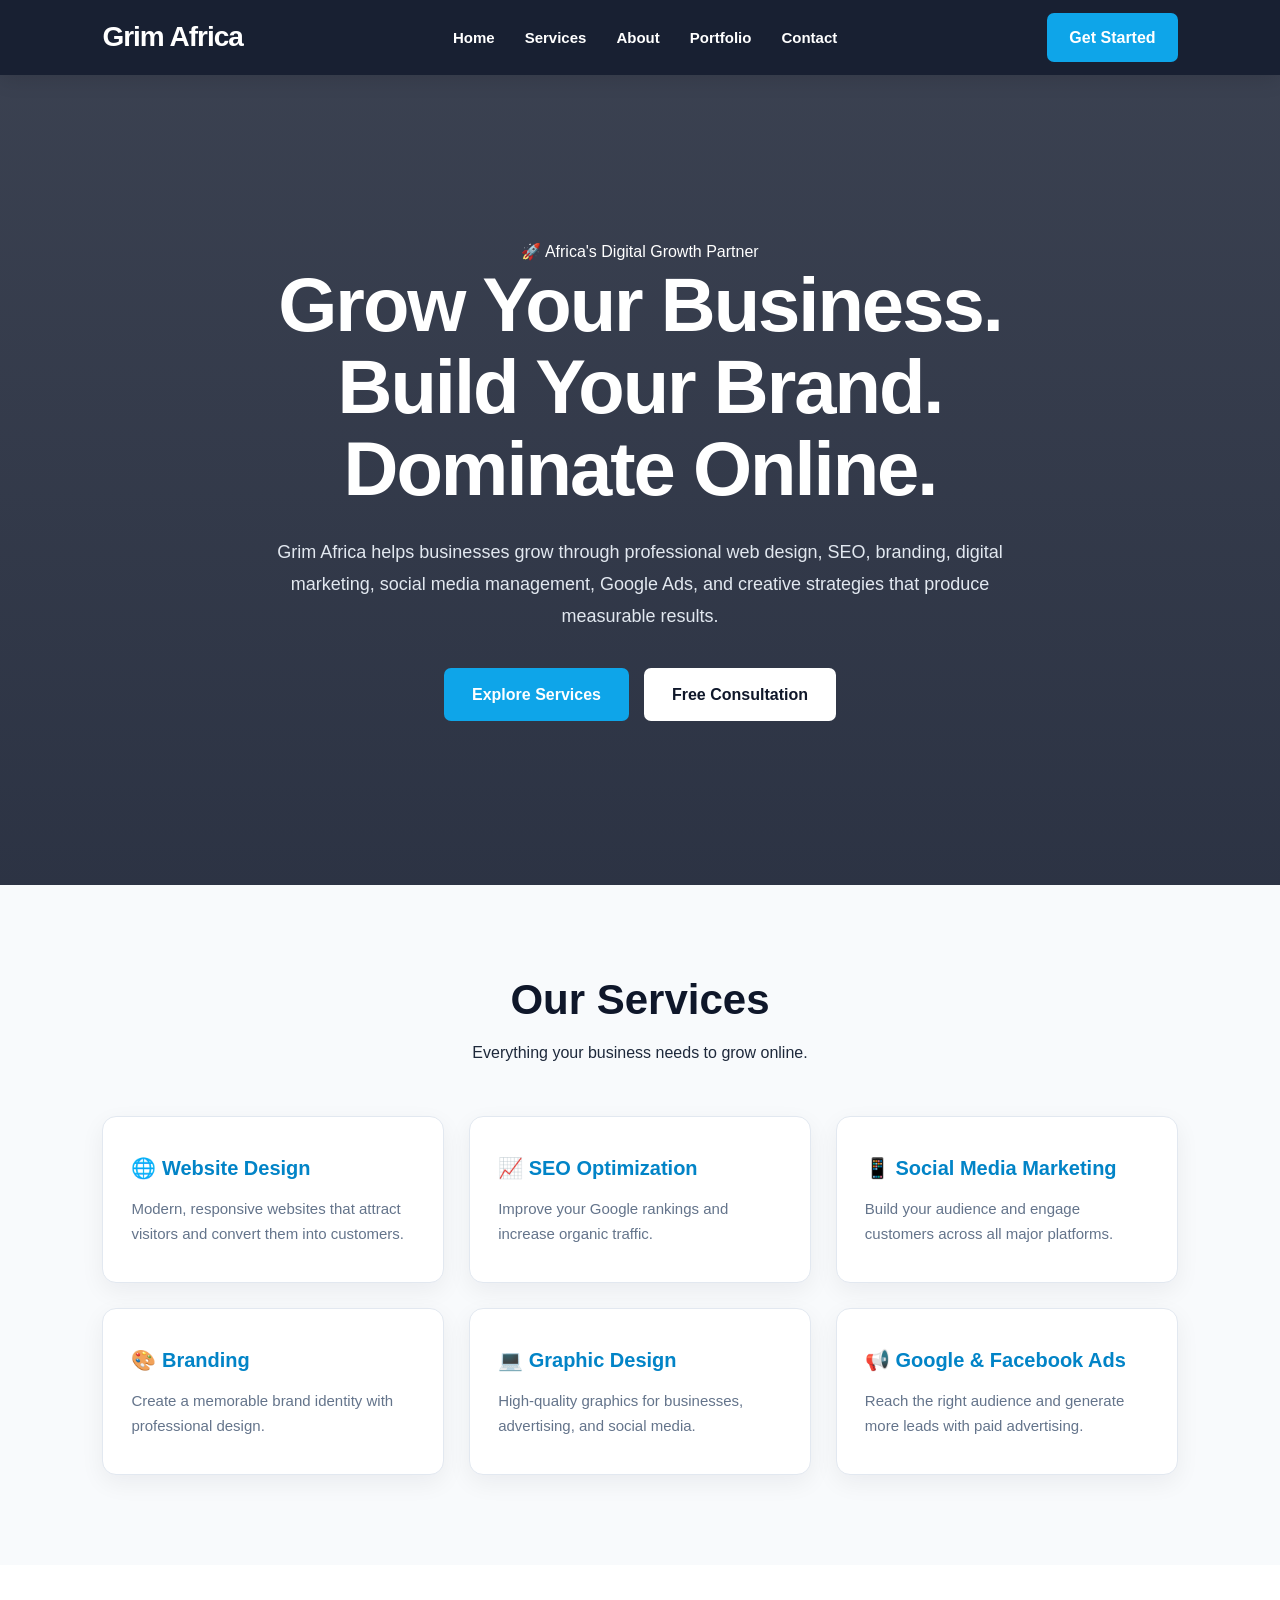
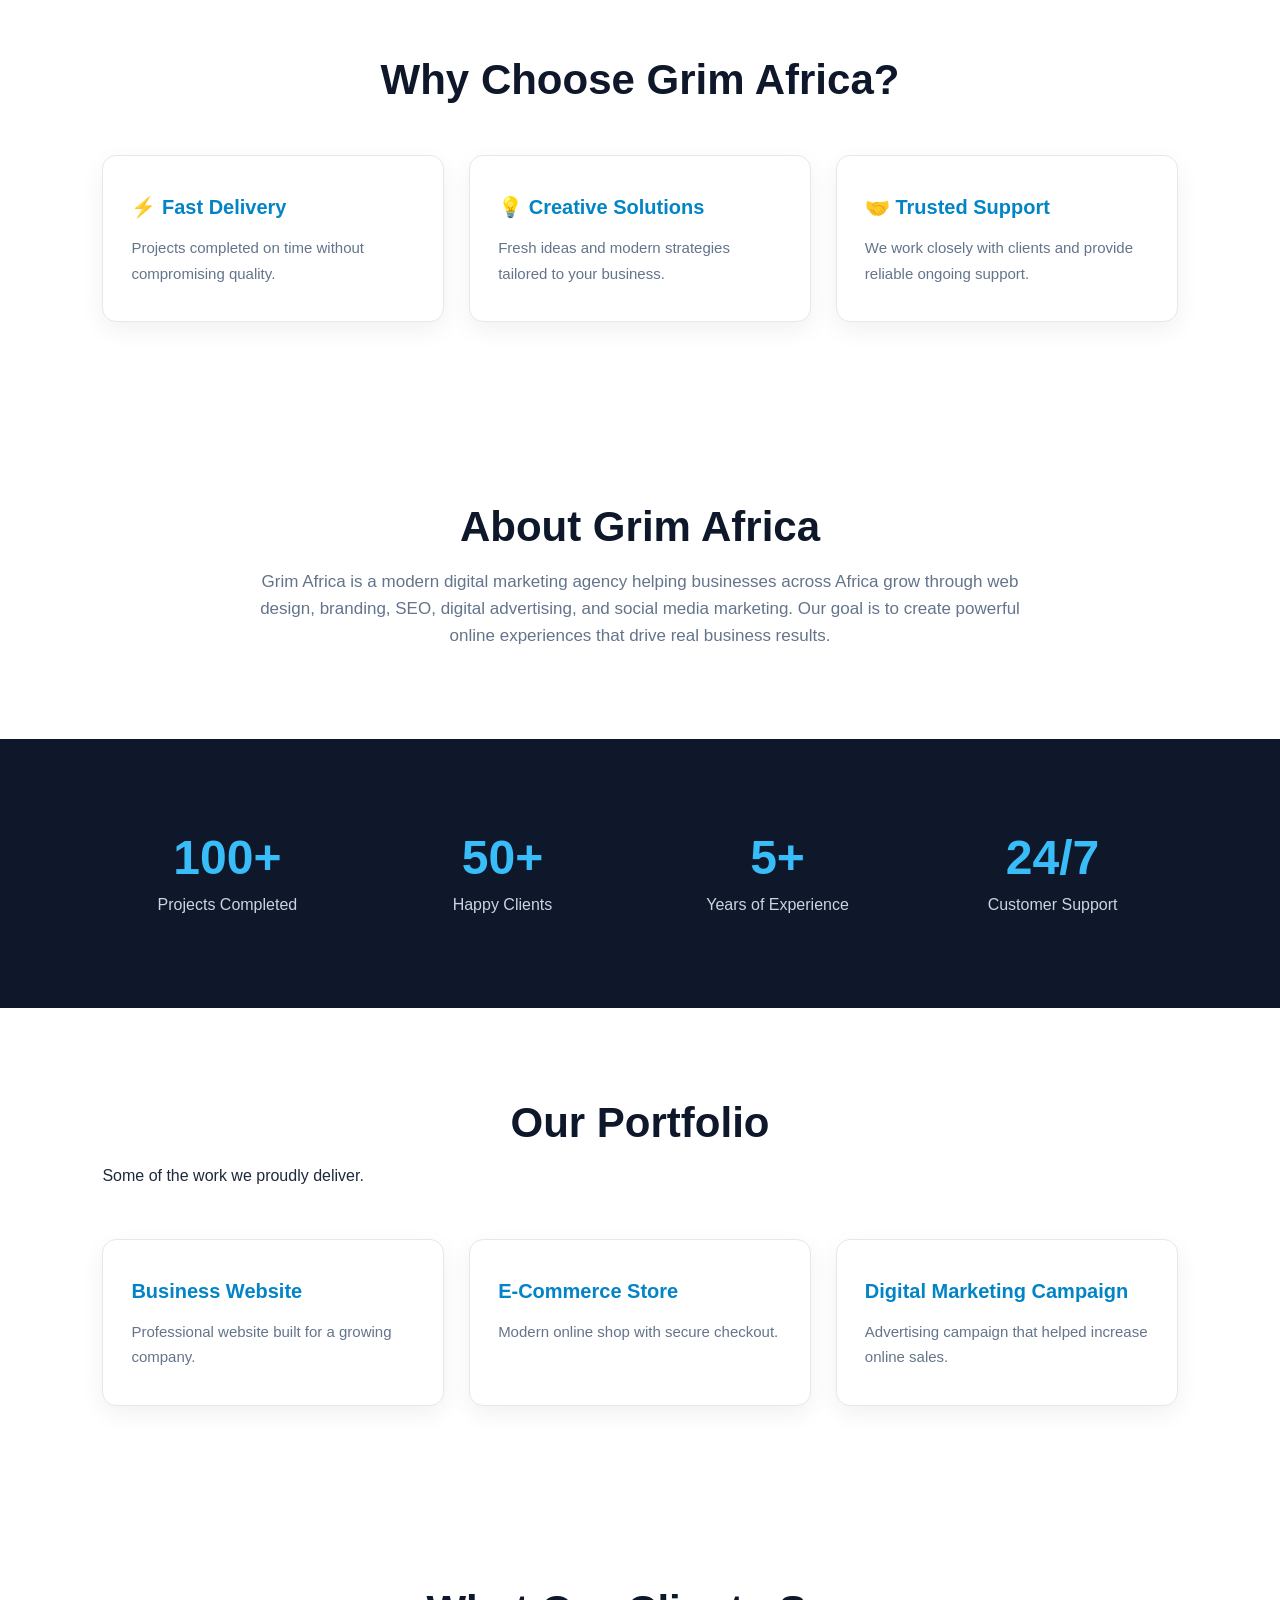
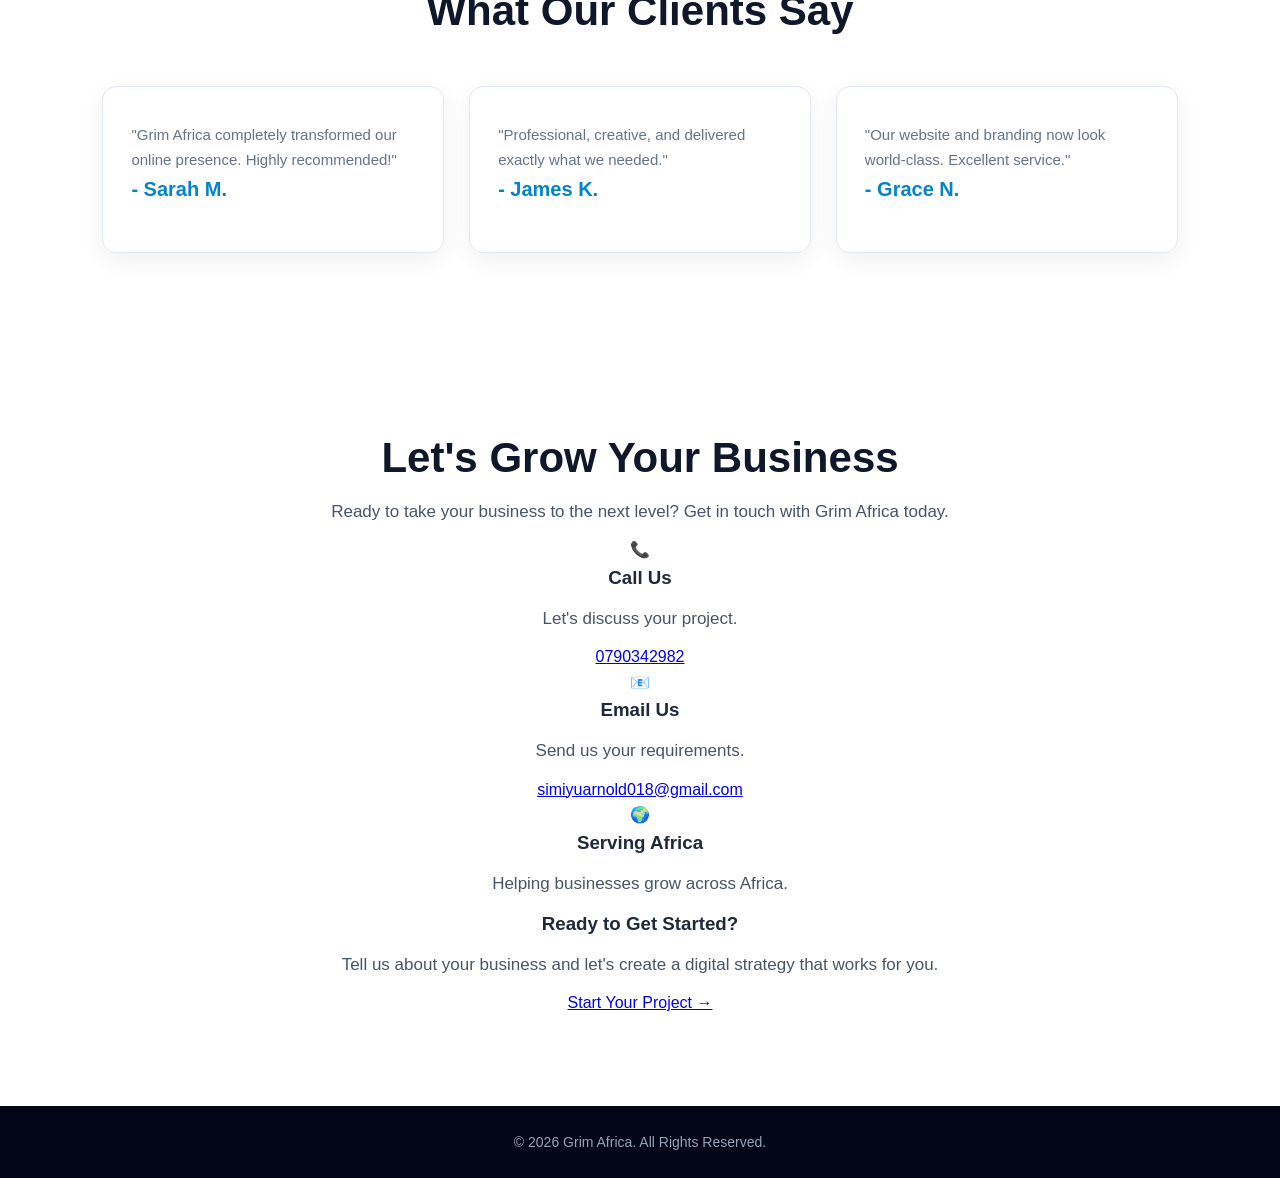
==== index.html @ 1851a709 "Update index.html" ====
<!DOCTYPE html>
<html lang="en">
<head>
    <meta charset="UTF-8">
    <meta name="viewport" content="width=device-width, initial-scale=1.0">
    <title>Grim Africa | Digital Marketing Agency</title>

    <link rel="stylesheet" href="style.css">

    <link rel="preconnect" href="https://fonts.googleapis.com">
    <link rel="preconnect" href="https://fonts.gstatic.com" crossorigin>

    <link href="https://fonts.googleapis.com/css2?family=Poppins:wght@300;400;500;600;700;800&display=swap" rel="stylesheet">

</head>

<body>

<header>

<nav class="navbar">

<div class="logo">
Grim Africa
</div>

<ul class="nav-links">

<li><a href="#home">Home</a></li>

<li><a href="#services">Services</a></li>

<li><a href="#about">About</a></li>

<li><a href="#portfolio">Portfolio</a></li>

<li><a href="#contact">Contact</a></li>

</ul>

<a href="#contact" class="hire-btn">Get Started</a>

</nav>

</header>

<section class="hero" id="home">

<div class="hero-content">

<span class="hero-badge">
🚀 Africa's Digital Growth Partner
</span>

<h1>

Grow Your Business.<br>

Build Your Brand.<br>

Dominate Online.

</h1>

<p>

Grim Africa helps businesses grow through professional web design,
SEO, branding, digital marketing, social media management,
Google Ads, and creative strategies that produce measurable results.

</p>

<div class="hero-buttons">

<a href="#services" class="btn-primary">
Explore Services
</a>

<a href="#contact" class="btn-secondary">
Free Consultation
</a>

</div>

</div>

</section>
<!-- ================= SERVICES ================= -->

<section id="services" class="services-section">

    <div class="section-title">
        <h2>Our Services</h2>
        <p>Everything your business needs to grow online.</p>
    </div>

    <div class="services">

        <div class="card">
            <h3>🌐 Website Design</h3>
            <p>Modern, responsive websites that attract visitors and convert them into customers.</p>
        </div>

        <div class="card">
            <h3>📈 SEO Optimization</h3>
            <p>Improve your Google rankings and increase organic traffic.</p>
        </div>

        <div class="card">
            <h3>📱 Social Media Marketing</h3>
            <p>Build your audience and engage customers across all major platforms.</p>
        </div>

        <div class="card">
            <h3>🎨 Branding</h3>
            <p>Create a memorable brand identity with professional design.</p>
        </div>

        <div class="card">
            <h3>💻 Graphic Design</h3>
            <p>High-quality graphics for businesses, advertising, and social media.</p>
        </div>

        <div class="card">
            <h3>📢 Google & Facebook Ads</h3>
            <p>Reach the right audience and generate more leads with paid advertising.</p>
        </div>

    </div>

</section>

<!-- ================= WHY CHOOSE US ================= -->

<section id="why">

    <div class="section-title">
        <h2>Why Choose Grim Africa?</h2>
    </div>

    <div class="services">

        <div class="card">
            <h3>⚡ Fast Delivery</h3>
            <p>Projects completed on time without compromising quality.</p>
        </div>

        <div class="card">
            <h3>💡 Creative Solutions</h3>
            <p>Fresh ideas and modern strategies tailored to your business.</p>
        </div>

        <div class="card">
            <h3>🤝 Trusted Support</h3>
            <p>We work closely with clients and provide reliable ongoing support.</p>
        </div>

    </div>

</section>

<!-- ================= ABOUT ================= -->

<section id="about">

    <div class="section-title">
        <h2>About Grim Africa</h2>
    </div>

    <p class="about-text">
        Grim Africa is a modern digital marketing agency helping businesses across Africa grow through web design, branding, SEO, digital advertising, and social media marketing. Our goal is to create powerful online experiences that drive real business results.
    </p>

</section><!-- ================= STATS ================= -->

<section class="stats">

    <div class="stat">
        <h2>100+</h2>
        <p>Projects Completed</p>
    </div>

    <div class="stat">
        <h2>50+</h2>
        <p>Happy Clients</p>
    </div>

    <div class="stat">
        <h2>5+</h2>
        <p>Years of Experience</p>
    </div>

    <div class="stat">
        <h2>24/7</h2>
        <p>Customer Support</p>
    </div>

</section>

<!-- ================= PORTFOLIO ================= -->

<section id="portfolio">

    <div class="section-title">
        <h2>Our Portfolio</h2>
        <p>Some of the work we proudly deliver.</p>
    </div>

    <div class="services">

        <div class="card">
            <h3>Business Website</h3>
            <p>Professional website built for a growing company.</p>
        </div>

        <div class="card">
            <h3>E-Commerce Store</h3>
            <p>Modern online shop with secure checkout.</p>
        </div>

        <div class="card">
            <h3>Digital Marketing Campaign</h3>
            <p>Advertising campaign that helped increase online sales.</p>
        </div>

    </div>

</section>

<!-- ================= TESTIMONIALS ================= -->

<section id="testimonials">

    <div class="section-title">
        <h2>What Our Clients Say</h2>
    </div>

    <div class="services">

        <div class="card">
            <p>"Grim Africa completely transformed our online presence. Highly recommended!"</p>
            <h3>- Sarah M.</h3>
        </div>

        <div class="card">
            <p>"Professional, creative, and delivered exactly what we needed."</p>
            <h3>- James K.</h3>
        </div>

        <div class="card">
            <p>"Our website and branding now look world-class. Excellent service."</p>
            <h3>- Grace N.</h3>
        </div>

    </div>

</section>

<!-- ================= CONTACT ================= -->

<section id="contact" class="contact-section">

    <div class="section-title">
        <h2>Let's Grow Your Business</h2>
        <p>
            Ready to take your business to the next level?
            Get in touch with Grim Africa today.
        </p>
    </div>

    <div class="contact-container">

        <div class="contact-info">

            <div class="contact-card">
                <span class="contact-icon">📞</span>
                <h3>Call Us</h3>
                <p>Let's discuss your project.</p>
                <a href="tel:0790342982">0790342982</a>
            </div>

            <div class="contact-card">
                <span class="contact-icon">📧</span>
                <h3>Email Us</h3>
                <p>Send us your requirements.</p>
                <a href="mailto:simiyuarnold018@gmail.com">
                    simiyuarnold018@gmail.com
                </a>
            </div>

            <div class="contact-card">
                <span class="contact-icon">🌍</span>
                <h3>Serving Africa</h3>
                <p>Helping businesses grow across Africa.</p>
            </div>

        </div>

        <div class="contact-cta">

            <h3>Ready to Get Started?</h3>

            <p>
                Tell us about your business and let's create
                a digital strategy that works for you.
            </p>

            <a href="mailto:simiyuarnold018@gmail.com"
               class="contact-button">
                Start Your Project →
            </a>

        </div>

    </div>

</section>

<!-- ================= FOOTER ================= -->

<footer>

    <p>&copy; 2026 Grim Africa. All Rights Reserved.</p>

</footer>

</body>
</html>
---- style.css ----
/* =========================================
   GRIM AFRICA - COMPLETE WEBSITE STYLES
   ========================================= */

* {
    margin: 0;
    padding: 0;
    box-sizing: border-box;
}

html {
    scroll-behavior: smooth;
}

body {
    font-family: Arial, Helvetica, sans-serif;
    color: #1e293b;
    background: #ffffff;
    line-height: 1.6;
}

/* =========================================
   NAVIGATION
   ========================================= */

header {
    width: 100%;
    position: sticky;
    top: 0;
    z-index: 1000;
}

.navbar {
    width: 100%;
    min-height: 75px;
    padding: 0 8%;
    display: flex;
    align-items: center;
    justify-content: space-between;
    background: #0f172a;
    box-shadow: 0 4px 15px rgba(0, 0, 0, 0.15);
}

.logo {
    color: #ffffff;
    font-size: 28px;
    font-weight: 800;
    letter-spacing: -1px;
}

.nav-links {
    display: flex;
    align-items: center;
    gap: 30px;
    list-style: none;
}

.nav-links a {
    color: #ffffff;
    text-decoration: none;
    font-size: 15px;
    font-weight: 600;
    transition: 0.3s ease;
}

.nav-links a:hover {
    color: #38bdf8;
}

.hire-btn {
    display: inline-block;
    padding: 12px 22px;
    background: #0ea5e9;
    color: #ffffff;
    text-decoration: none;
    border-radius: 7px;
    font-weight: 700;
    transition: 0.3s ease;
}

.hire-btn:hover {
    background: #0284c7;
    transform: translateY(-2px);
}

/* =========================================
   HERO
   ========================================= */

.hero {
    min-height: 90vh;
    padding: 100px 8%;
    display: flex;
    align-items: center;
    justify-content: center;
    text-align: center;
    color: #ffffff;

    background:
        linear-gradient(
            rgba(15, 23, 42, 0.82),
            rgba(15, 23, 42, 0.88)
        ),
        url("https://images.unsplash.com/photo-1497366754035-f200968a6e72?auto=format&fit=crop&w=1800&q=85")
        center / cover no-repeat;
}

.hero-content {
    max-width: 900px;
    margin: auto;
}

.hero-tag {
    display: inline-block;
    margin-bottom: 25px;
    padding: 8px 16px;
    border-radius: 30px;
    background: rgba(14, 165, 233, 0.15);
    border: 1px solid rgba(56, 189, 248, 0.5);
    color: #7dd3fc;
    font-size: 15px;
    font-weight: 700;
}

.hero h1 {
    font-size: clamp(42px, 6vw, 76px);
    line-height: 1.08;
    margin-bottom: 25px;
    font-weight: 800;
    letter-spacing: -2px;
}

.hero p {
    max-width: 750px;
    margin: 0 auto 35px;
    font-size: 18px;
    color: #e2e8f0;
    line-height: 1.8;
}

.hero-buttons {
    display: flex;
    justify-content: center;
    align-items: center;
    gap: 15px;
    flex-wrap: wrap;
}

.hero-buttons a {
    display: inline-block;
    padding: 14px 28px;
    border-radius: 7px;
    text-decoration: none;
    font-weight: 700;
    transition: 0.3s ease;
}

.btn-primary {
    background: #0ea5e9;
    color: #ffffff;
}

.btn-primary:hover {
    background: #0284c7;
    transform: translateY(-3px);
}

.btn-secondary {
    background: #ffffff;
    color: #0f172a;
}

.btn-secondary:hover {
    background: #e2e8f0;
    transform: translateY(-3px);
}

/* =========================================
   GENERAL SECTIONS
   ========================================= */

section {
    padding: 90px 8%;
}

section h2 {
    text-align: center;
    font-size: 42px;
    line-height: 1.2;
    margin-bottom: 15px;
    color: #0f172a;
}

section > p {
    max-width: 800px;
    margin: 0 auto 40px;
}

/* =========================================
   ABOUT
   ========================================= */

#about {
    background: #ffffff;
    text-align: center;
}

#about p {
    max-width: 800px;
    margin: auto;
    color: #64748b;
    font-size: 17px;
}

/* =========================================
   SERVICES
   ========================================= */

#services {
    background: #f8fafc;
    text-align: center;
}

#services > p {
    color: #64748b;
    font-size: 17px;
}

.services {
    max-width: 1200px;
    margin: 50px auto 0;
    display: grid;
    grid-template-columns: repeat(3, 1fr);
    gap: 25px;
}

.card {
    background: #ffffff;
    padding: 35px 28px;
    border-radius: 14px;
    text-align: left;
    border: 1px solid #e2e8f0;
    box-shadow: 0 8px 25px rgba(15, 23, 42, 0.06);
    transition: 0.3s ease;
}

.card:hover {
    transform: translateY(-8px);
    box-shadow: 0 18px 35px rgba(15, 23, 42, 0.12);
    border-color: #bae6fd;
}

.card h3 {
    color: #0284c7;
    font-size: 20px;
    margin-bottom: 12px;
}

.card p {
    color: #64748b;
    font-size: 15px;
    line-height: 1.7;
}

/* =========================================
   STATS
   ========================================= */

.stats {
    display: grid;
    grid-template-columns: repeat(4, 1fr);
    gap: 25px;
    background: #0f172a;
    color: #ffffff;
    text-align: center;
    padding: 70px 8%;
}

.stat {
    padding: 20px;
}

.stat h2 {
    color: #38bdf8;
    font-size: 48px;
    margin-bottom: 5px;
}

.stat p {
    color: #cbd5e1;
    font-size: 16px;
}

/* =========================================
   CONTACT
   ========================================= */

#contact {
    text-align: center;
    background: #ffffff;
}

#contact p {
    margin: 12px 0;
    color: #475569;
    font-size: 17px;
}

#contact strong {
    color: #0f172a;
}

/* =========================================
   FOOTER
   ========================================= */

footer {
    background: #020617;
    color: #94a3b8;
    text-align: center;
    padding: 25px 8%;
}

footer p {
    margin: 0;
    font-size: 14px;
}

/* =========================================
   MOBILE RESPONSIVE
   ========================================= */

@media (max-width: 900px) {

    .navbar {
        padding: 18px 5%;
        flex-wrap: wrap;
        gap: 15px;
    }

    .nav-links {
        gap: 15px;
    }

    .services {
        grid-template-columns: repeat(2, 1fr);
    }

    .stats {
        grid-template-columns: repeat(2, 1fr);
    }
}

@media (max-width: 650px) {

    .navbar {
        justify-content: center;
        padding: 20px 5%;
    }

    .logo {
        width: 100%;
        text-align: center;
    }

    .nav-links {
        width: 100%;
        justify-content: center;
        flex-wrap: wrap;
        gap: 12px 18px;
    }

    .hire-btn {
        margin-top: 5px;
    }

    .hero {
        min-height: 85vh;
        padding: 80px 6%;
    }

    .hero h1 {
        font-size: 42px;
        letter-spacing: -1px;
    }

    .hero p {
        font-size: 16px;
    }

    section {
        padding: 65px 6%;
    }

    section h2 {
        font-size: 34px;
    }

    .services {
        grid-template-columns: 1fr;
    }

    .stats {
        grid-template-columns: 1fr 1fr;
        padding: 55px 5%;
    }

    .stat h2 {
        font-size: 38px;
    }
}

@media (max-width: 450px) {

    .nav-links {
        font-size: 14px;
    }

    .nav-links a {
        font-size: 14px;
    }

    .hero h1 {
        font-size: 36px;
    }

    .hero-buttons {
        flex-direction: column;
    }

    .hero-buttons a {
        width: 100%;
        max-width: 280px;
        text-align: center;
    }

    .stats {
        grid-template-columns: 1fr;
    }
}
/* =========================================
   PREMIUM CARD EFFECTS
   ========================================= */

.service-card,
.portfolio-card,
.testimonial-card,
.why-card {
    transition: transform 0.3s ease,
                box-shadow 0.3s ease,
                border-color 0.3s ease;
    border: 1px solid rgba(30, 41, 59, 0.08);
}

/* Hover effect */
.service-card:hover,
.portfolio-card:hover,
.testimonial-card:hover,
.why-card:hover {
    transform: translateY(-8px);
    box-shadow: 0 18px 40px rgba(15, 23, 42, 0.12);
    border-color: rgba(14, 165, 233, 0.35);
}

/* Card headings */
.service-card h3,
.portfolio-card h3,
.why-card h3 {
    transition: color 0.3s ease;
}

/* Heading changes color when card is hovered */
.service-card:hover h3,
.portfolio-card:hover h3,
.why-card:hover h3 {
    color: #0ea5e9;
}

/* Make cards feel cleaner */
.service-card,
.portfolio-card,
.testimonial-card,
.why-card {
    border-radius: 16px;
    background: #ffffff;
}

/* Smooth scrolling */
html {
    scroll-behavior: smooth;
}
/* =========================================
   MOBILE RESPONSIVE DESIGN
   ========================================= */

@media (max-width: 768px) {

    /* Navigation */
    .navbar {
        padding: 15px 20px;
        flex-wrap: wrap;
    }

    .logo {
        font-size: 22px;
    }

    .nav-links {
        width: 100%;
        justify-content: center;
        flex-wrap: wrap;
        gap: 15px;
        margin-top: 15px;
    }

    .nav-links a {
        font-size: 14px;
    }

    .hire-btn {
        display: none;
    }

    /* Hero */
    .hero {
        min-height: 90vh;
        padding: 100px 20px 60px;
    }

    .hero-content {
        max-width: 100%;
    }

    .hero h1 {
        font-size: 42px;
        line-height: 1.1;
    }

    .hero p {
        font-size: 16px;
        line-height: 1.7;
    }

    .hero-buttons {
        flex-direction: column;
        align-items: center;
        gap: 12px;
    }

    .btn-primary,
    .btn-secondary {
        width: 100%;
        max-width: 280px;
        text-align: center;
    }

    /* Sections */
    section {
        padding: 70px 20px;
    }

    section h2 {
        font-size: 34px;
    }

    /* Service cards */
    .services-grid {
        grid-template-columns: 1fr;
        gap: 20px;
    }

    .service-card {
        padding: 25px;
    }

    /* Why choose cards */
    .why-grid {
        grid-template-columns: 1fr;
        gap: 20px;
    }

    /* Portfolio */
    .portfolio-grid {
        grid-template-columns: 1fr;
        gap: 20px;
    }

    /* Testimonials */
    .testimonial-grid {
        grid-template-columns: 1fr;
        gap: 20px;
    }

    /* Statistics */
    .stats {
        grid-template-columns: 1fr 1fr;
        gap: 25px;
    }

    .stat-number {
        font-size: 36px;
    }

    /* Contact */
    .contact-section {
        padding: 70px 20px;
    }

    /* Footer */
    footer {
        padding: 25px 15px;
        text-align: center;
    }
}
/* =========================================
   PREMIUM NAVIGATION
   ========================================= */

.navbar {
    position: sticky;
    top: 0;
    z-index: 1000;
    background: rgba(15, 23, 42, 0.96);
    backdrop-filter: blur(12px);
    box-shadow: 0 4px 20px rgba(0, 0, 0, 0.12);
}

/* Navigation links */
.nav-links a {
    position: relative;
    transition: color 0.3s ease;
}

/* Animated underline */
.nav-links a::after {
    content: "";
    position: absolute;
    left: 0;
    bottom: -7px;
    width: 0;
    height: 2px;
    background: #0ea5e9;
    transition: width 0.3s ease;
}

.nav-links a:hover {
    color: #0ea5e9;
}

.nav-links a:hover::after {
    width: 100%;
}

/* Get Started button */
.hire-btn {
    transition: transform 0.3s ease,
                box-shadow 0.3s ease,
                background 0.3s ease;
}

.hire-btn:hover {
    transform: translateY(-2px);
    background: #0284c7;
    box-shadow: 0 8px 20px rgba(14, 165, 233, 0.35);
}
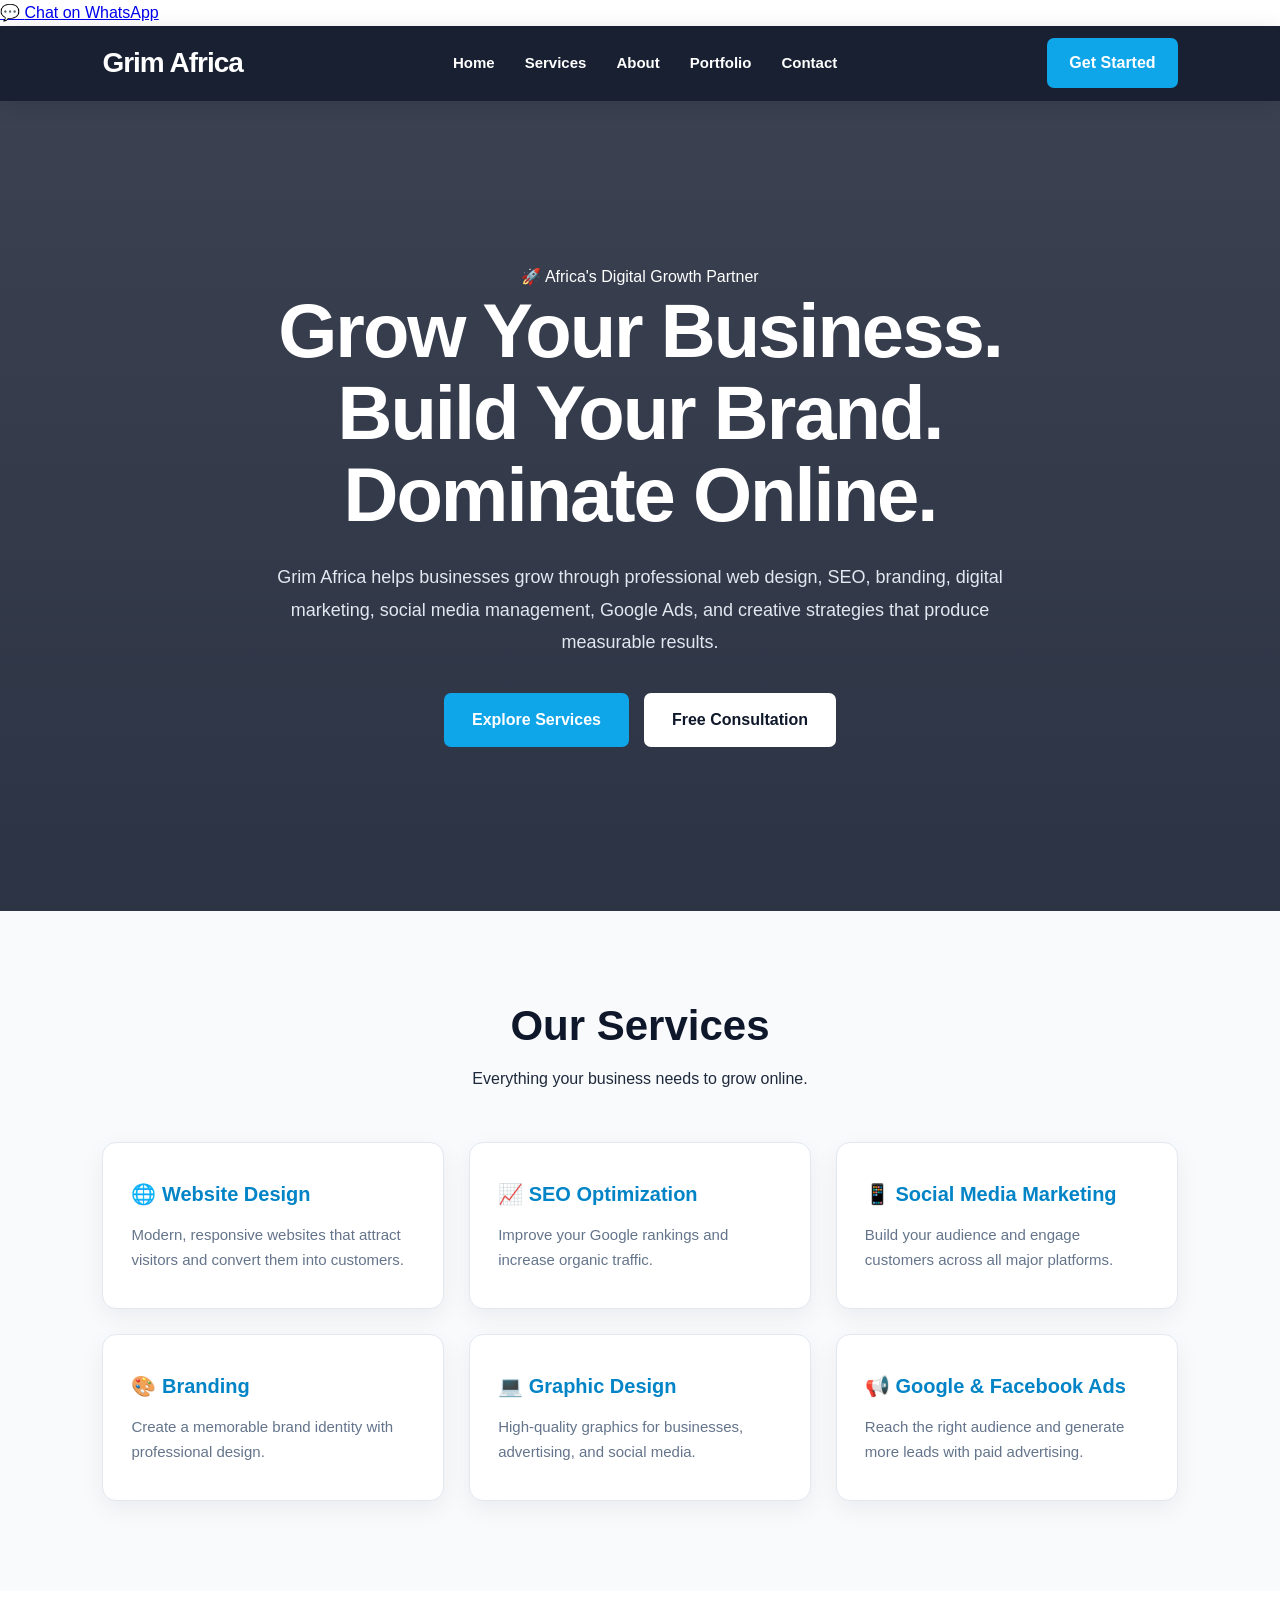
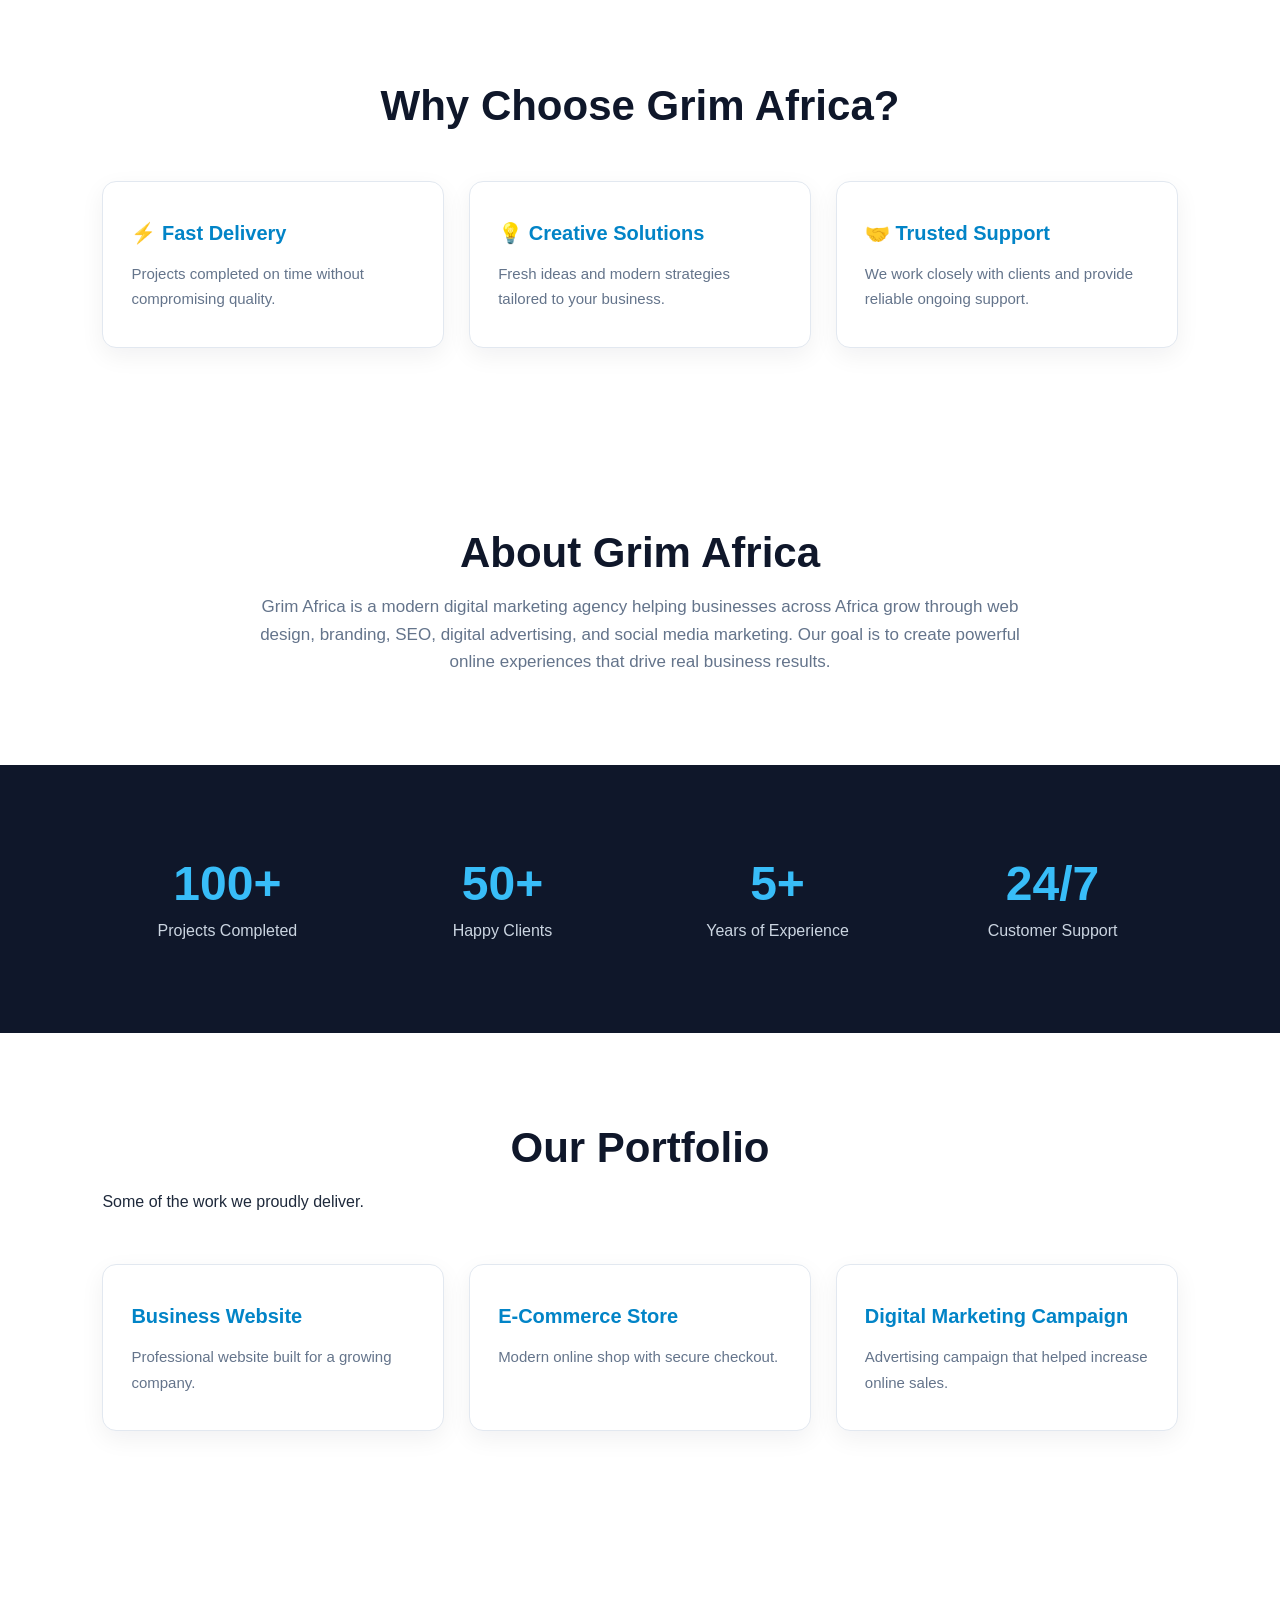
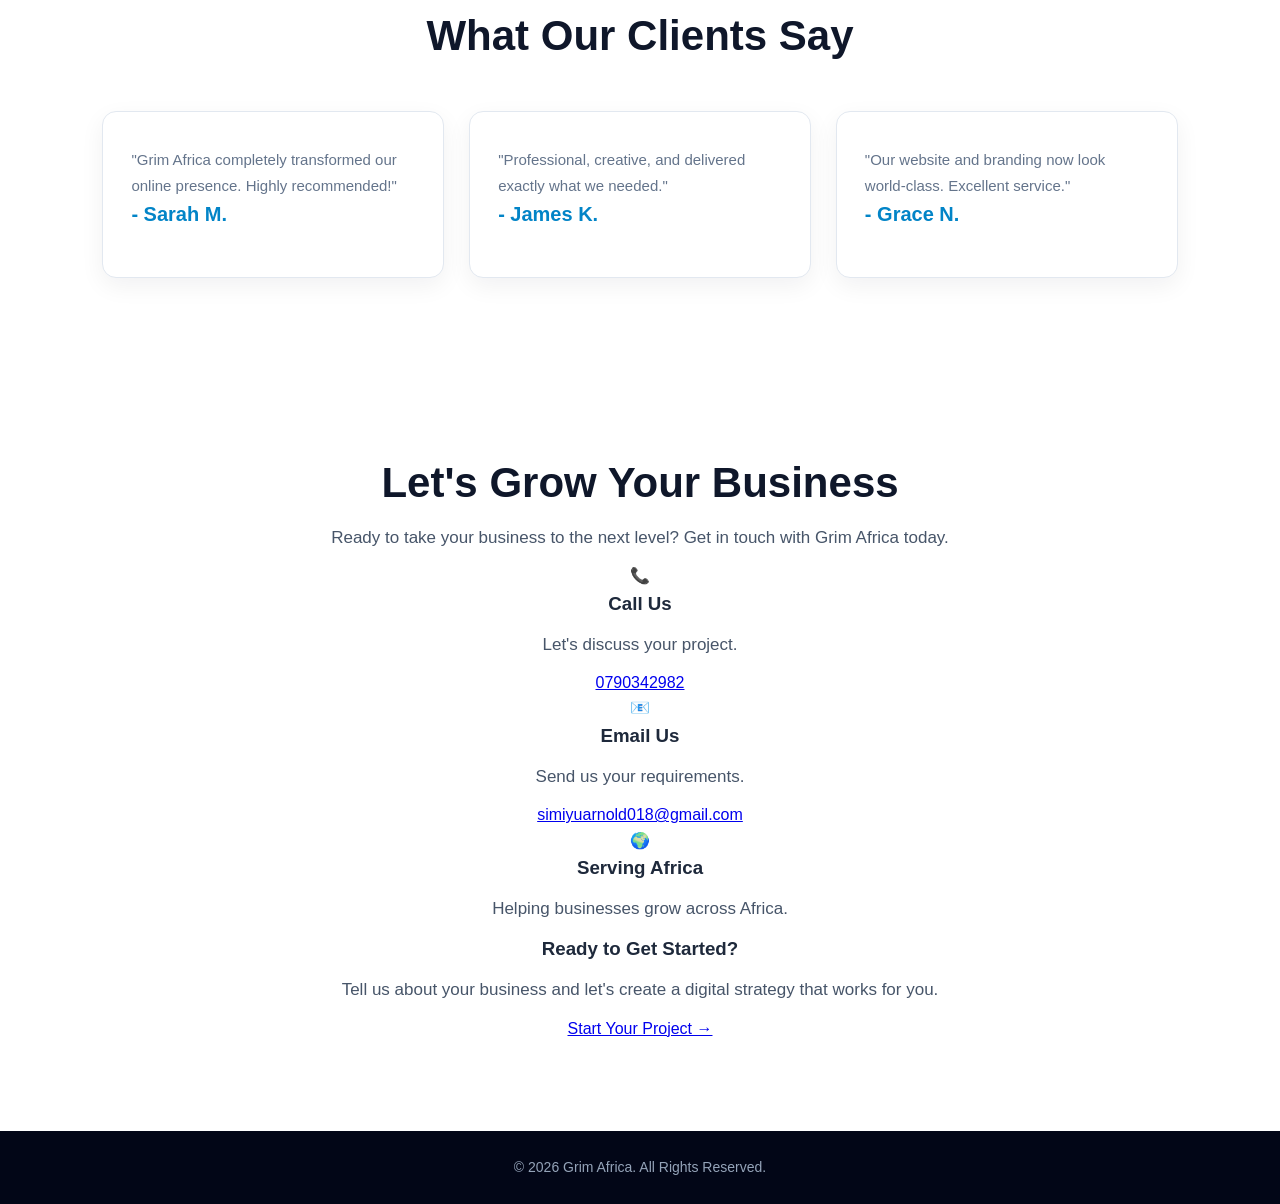
==== commit cab4355d: "Update index.html" ====
--- a/index.html
+++ b/index.html
@@ -13,7 +13,17 @@
     <link href="https://fonts.googleapis.com/css2?family=Poppins:wght@300;400;500;600;700;800&display=swap" rel="stylesheet">
 
 </head>
-
+<!-- WhatsApp Floating Button -->
+<a
+    href="https://wa.me/254790342982?text=Hello%20Grim%20Africa%2C%20I%27d%20like%20to%20discuss%20a%20project."
+    class="whatsapp-button"
+    target="_blank"
+    rel="noopener noreferrer"
+    aria-label="Contact Grim Africa on WhatsApp"
+>
+    💬
+    <span>Chat on WhatsApp</span>
+</a>
 <body>
 
 <header>
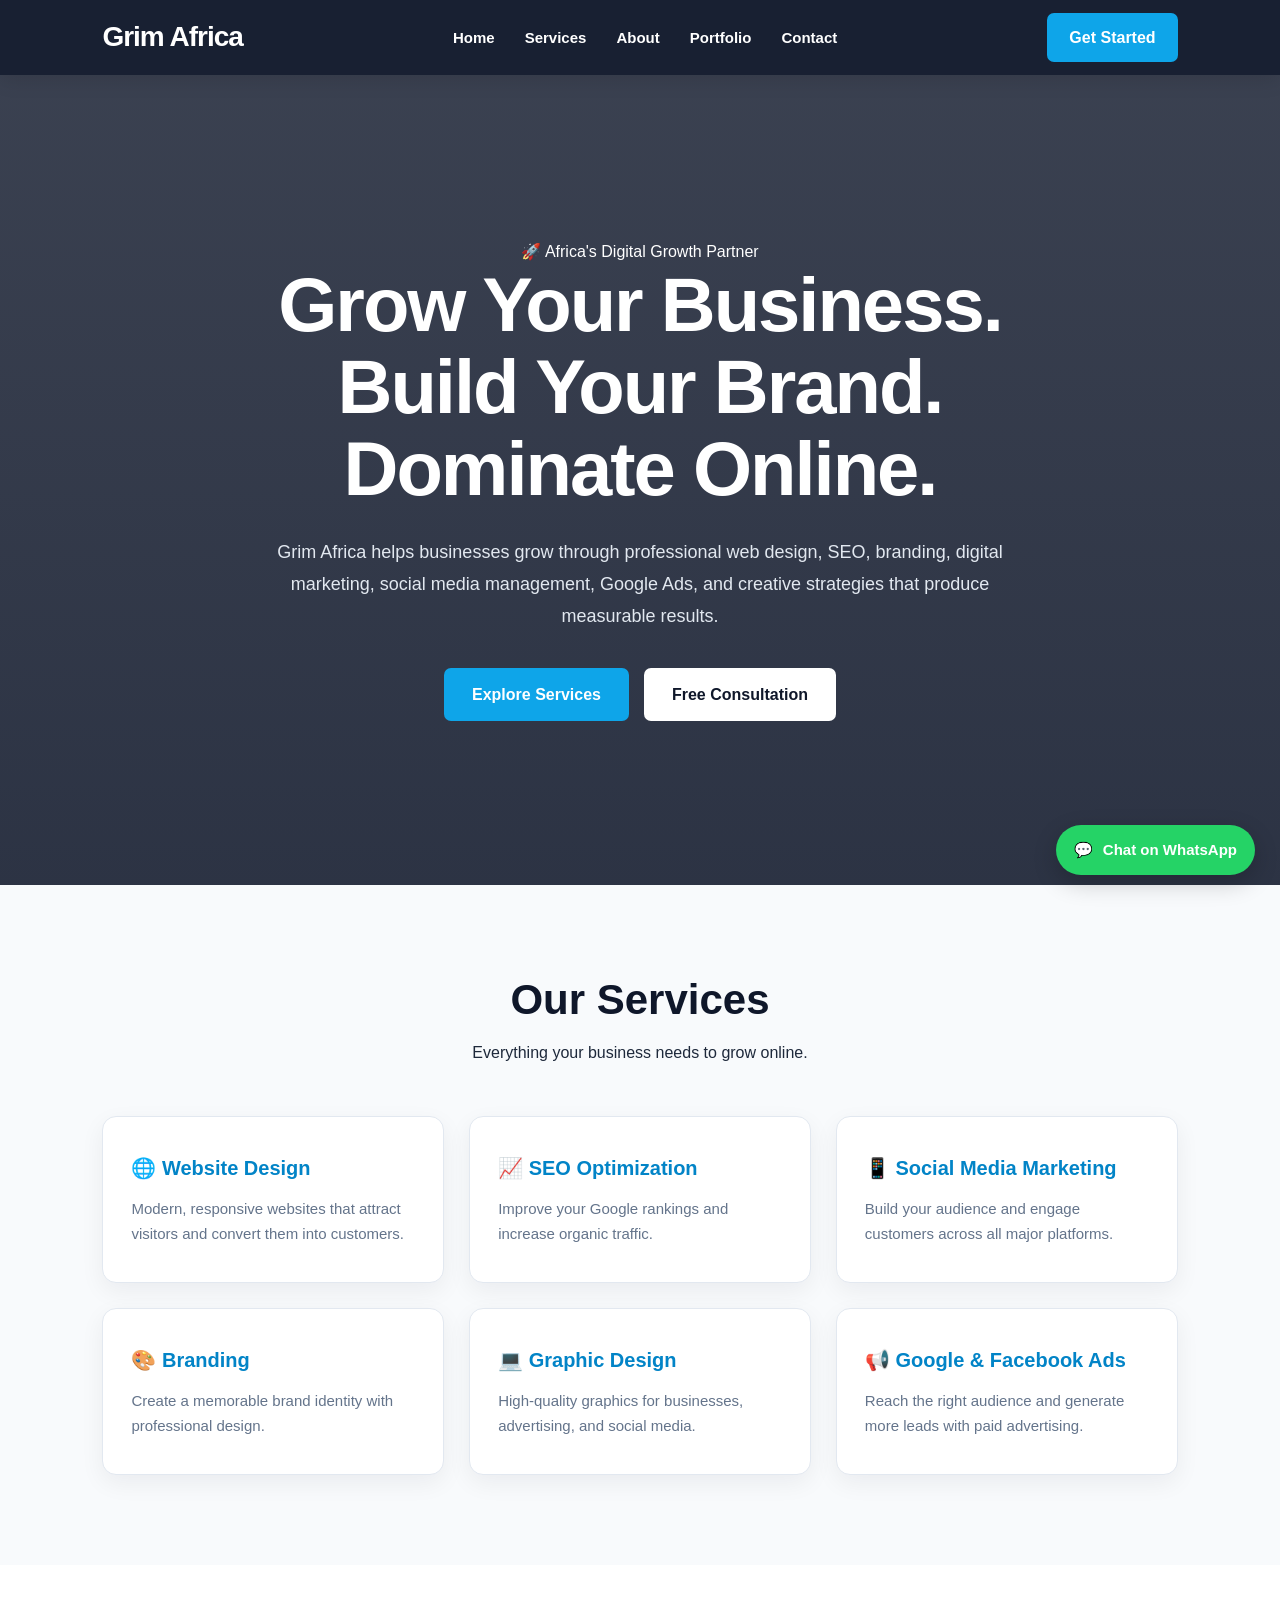
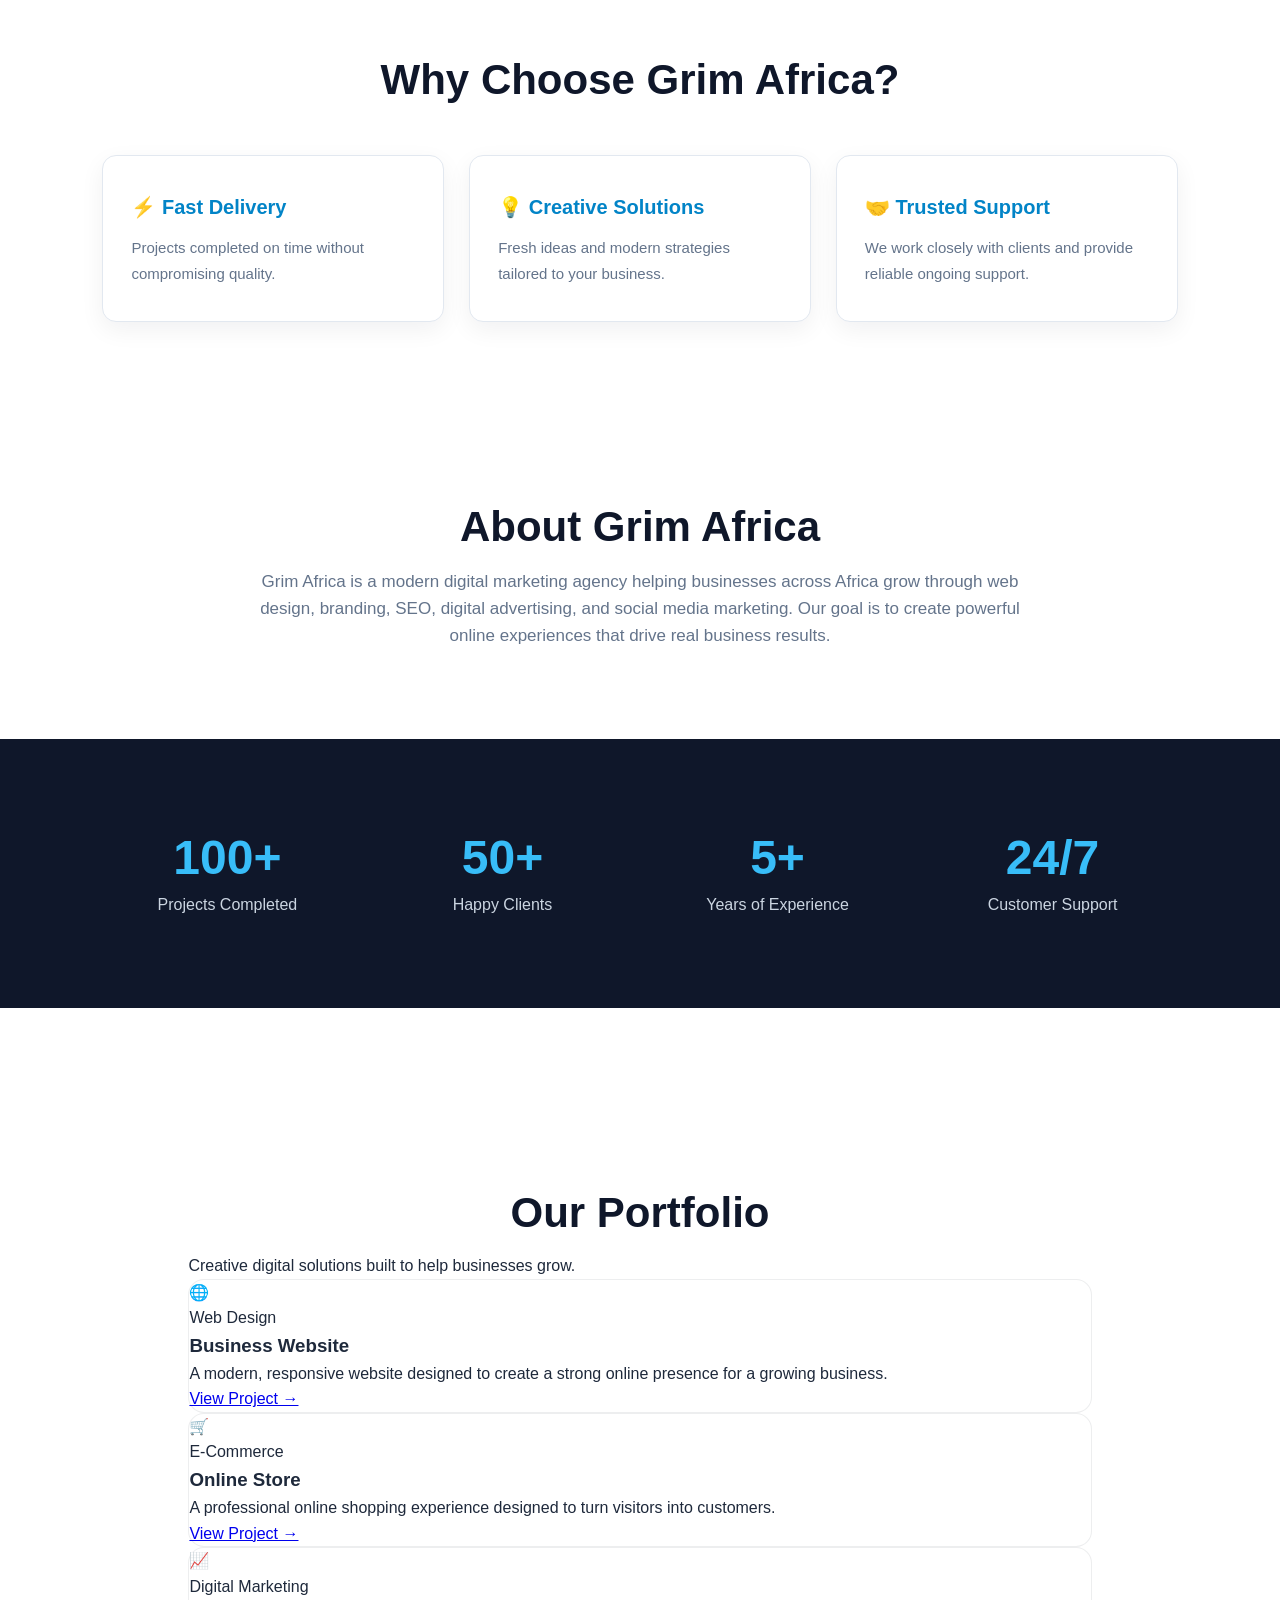
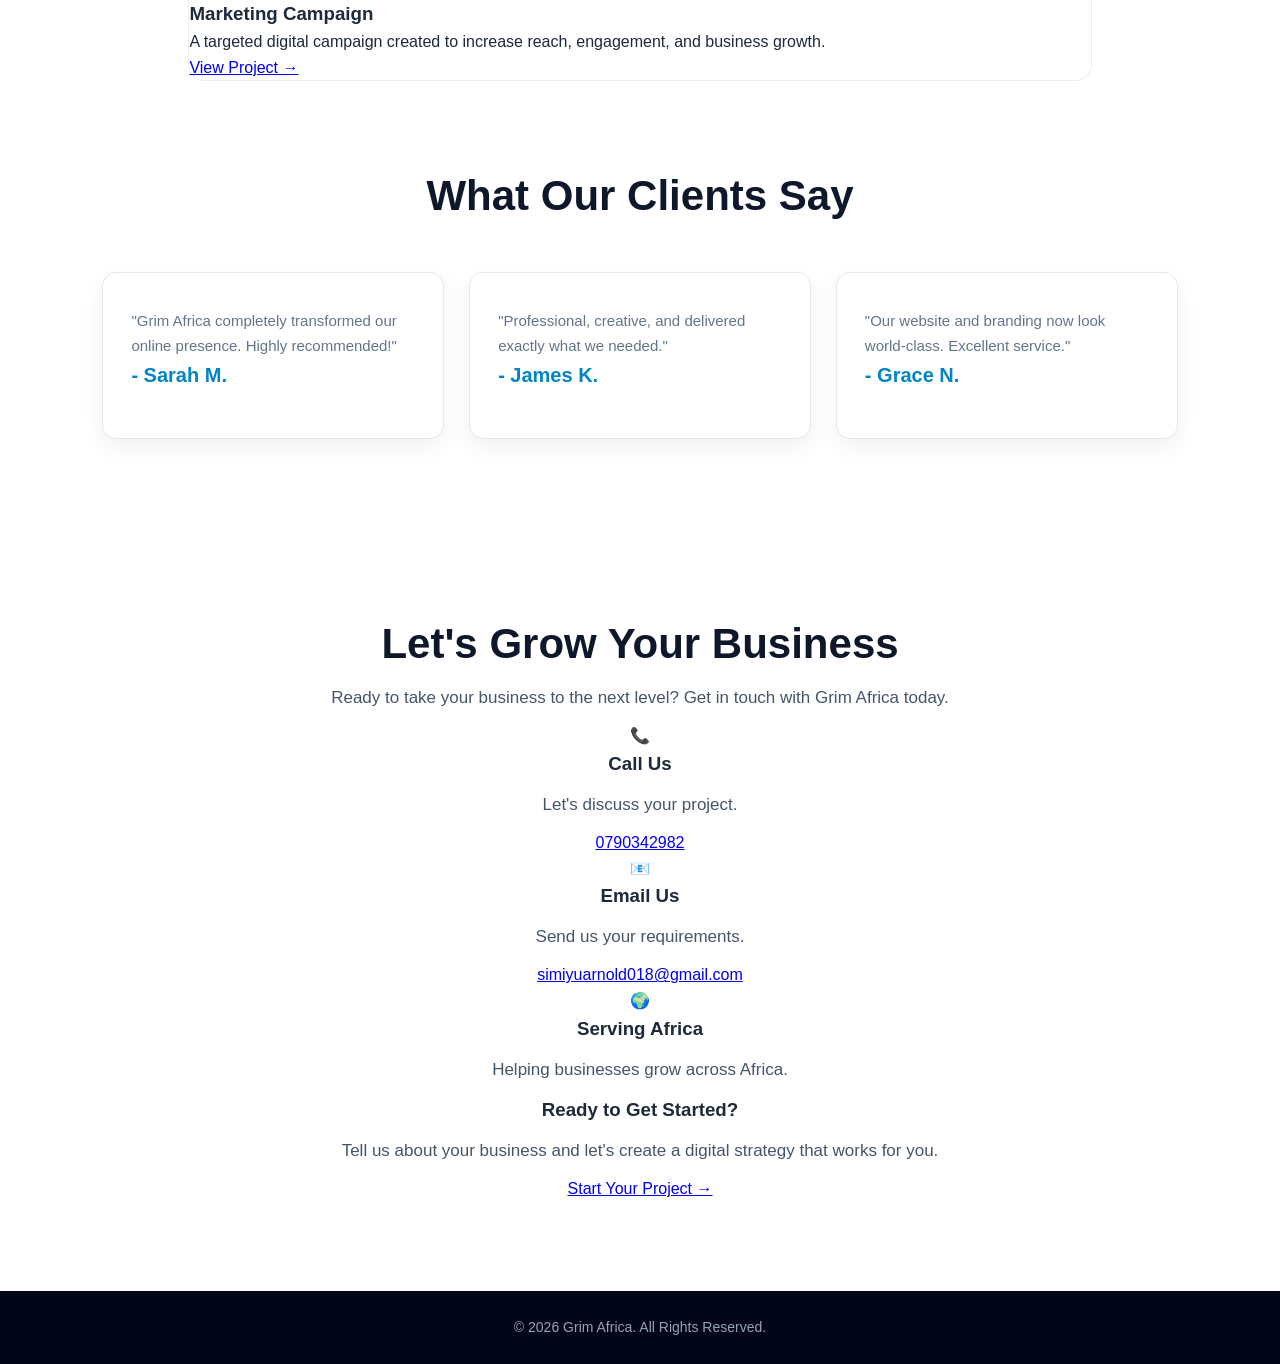
==== commit a60d5bf7: "Update index.html" ====
--- a/index.html
+++ b/index.html
@@ -209,38 +209,90 @@
 
 <!-- ================= PORTFOLIO ================= -->
 
-<section id="portfolio">
+
+
+<!-- ================= TESTIMONIALS ================= -->
+
+<section id="testimonials">
+<!-- ================= PORTFOLIO ================= -->
+
+<section id="portfolio" class="portfolio-section">
 
     <div class="section-title">
         <h2>Our Portfolio</h2>
-        <p>Some of the work we proudly deliver.</p>
-    </div>
-
-    <div class="services">
-
-        <div class="card">
-            <h3>Business Website</h3>
-            <p>Professional website built for a growing company.</p>
-        </div>
-
-        <div class="card">
-            <h3>E-Commerce Store</h3>
-            <p>Modern online shop with secure checkout.</p>
-        </div>
-
-        <div class="card">
-            <h3>Digital Marketing Campaign</h3>
-            <p>Advertising campaign that helped increase online sales.</p>
-        </div>
-
-    </div>
-
-</section>
-
-<!-- ================= TESTIMONIALS ================= -->
-
-<section id="testimonials">
-
+        <p>Creative digital solutions built to help businesses grow.</p>
+    </div>
+
+    <div class="portfolio-grid">
+
+        <div class="portfolio-card">
+
+            <div class="portfolio-image website-project">
+                <span>🌐</span>
+            </div>
+
+            <div class="portfolio-content">
+                <span class="portfolio-category">Web Design</span>
+
+                <h3>Business Website</h3>
+
+                <p>
+                    A modern, responsive website designed to create
+                    a strong online presence for a growing business.
+                </p>
+
+                <a href="#contact">View Project →</a>
+            </div>
+
+        </div>
+
+
+        <div class="portfolio-card">
+
+            <div class="portfolio-image ecommerce-project">
+                <span>🛒</span>
+            </div>
+
+            <div class="portfolio-content">
+                <span class="portfolio-category">E-Commerce</span>
+
+                <h3>Online Store</h3>
+
+                <p>
+                    A professional online shopping experience
+                    designed to turn visitors into customers.
+                </p>
+
+                <a href="#contact">View Project →</a>
+            </div>
+
+        </div>
+
+
+        <div class="portfolio-card">
+
+            <div class="portfolio-image marketing-project">
+                <span>📈</span>
+            </div>
+
+            <div class="portfolio-content">
+                <span class="portfolio-category">Digital Marketing</span>
+
+                <h3>Marketing Campaign</h3>
+
+                <p>
+                    A targeted digital campaign created to increase
+                    reach, engagement, and business growth.
+                </p>
+
+                <a href="#contact">View Project →</a>
+            </div>
+
+        </div>
+
+    </div>
+
+</section>
     <div class="section-title">
         <h2>What Our Clients Say</h2>
     </div>
--- a/style.css
+++ b/style.css
@@ -663,3 +663,59 @@
     background: #0284c7;
     box-shadow: 0 8px 20px rgba(14, 165, 233, 0.35);
 }
+/* =========================================
+   WHATSAPP FLOATING BUTTON
+   ========================================= */
+
+.whatsapp-button {
+    position: fixed;
+    right: 25px;
+    bottom: 25px;
+    z-index: 9999;
+
+    display: flex;
+    align-items: center;
+    gap: 10px;
+
+    padding: 13px 18px;
+
+    background: #25D366;
+    color: #ffffff;
+
+    border-radius: 50px;
+
+    text-decoration: none;
+    font-weight: 700;
+    font-size: 15px;
+
+    box-shadow: 0 8px 25px rgba(0, 0, 0, 0.2);
+
+    transition: 0.3s ease;
+}
+
+.whatsapp-button:hover {
+    transform: translateY(-4px);
+    box-shadow: 0 12px 30px rgba(0, 0, 0, 0.25);
+}
+
+/* Mobile */
+@media (max-width: 600px) {
+
+    .whatsapp-button {
+        right: 15px;
+        bottom: 15px;
+
+        width: 55px;
+        height: 55px;
+
+        justify-content: center;
+
+        padding: 0;
+
+        font-size: 25px;
+    }
+
+    .whatsapp-button span {
+        display: none;
+    }
+}
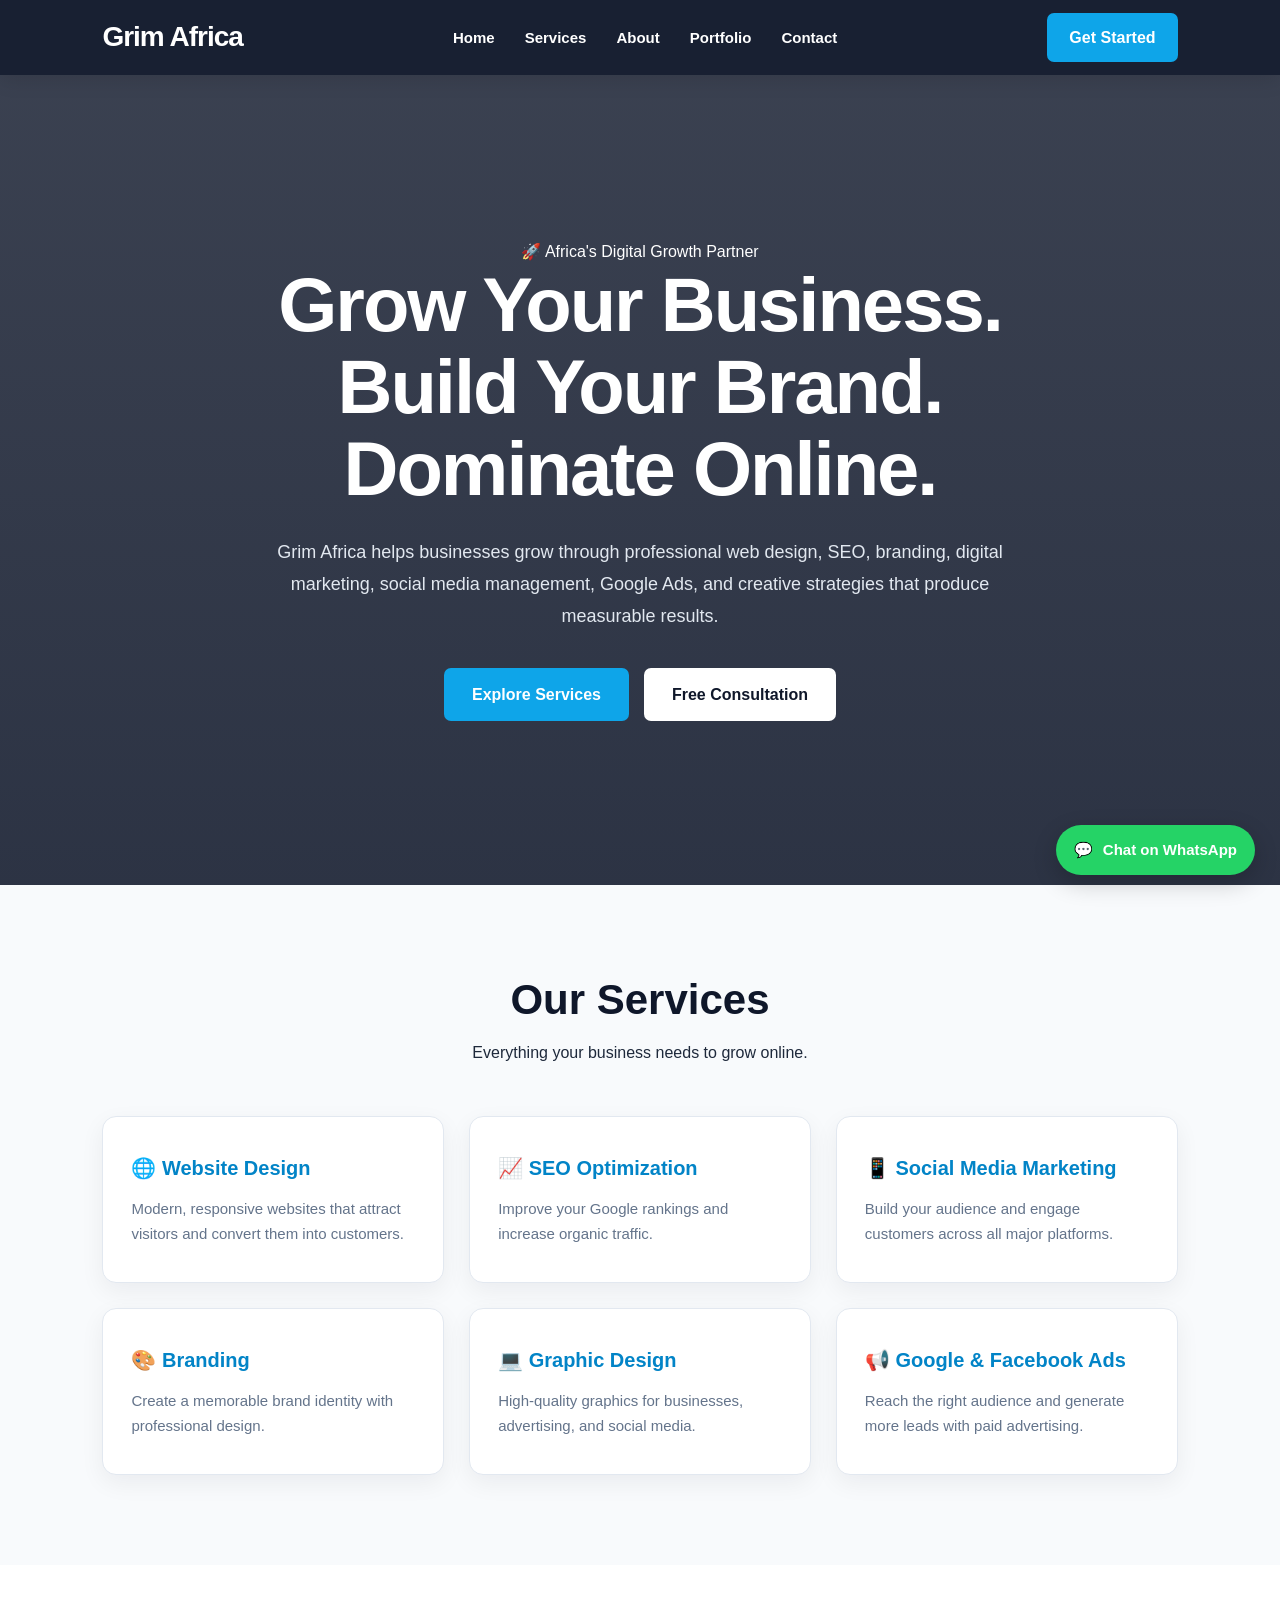
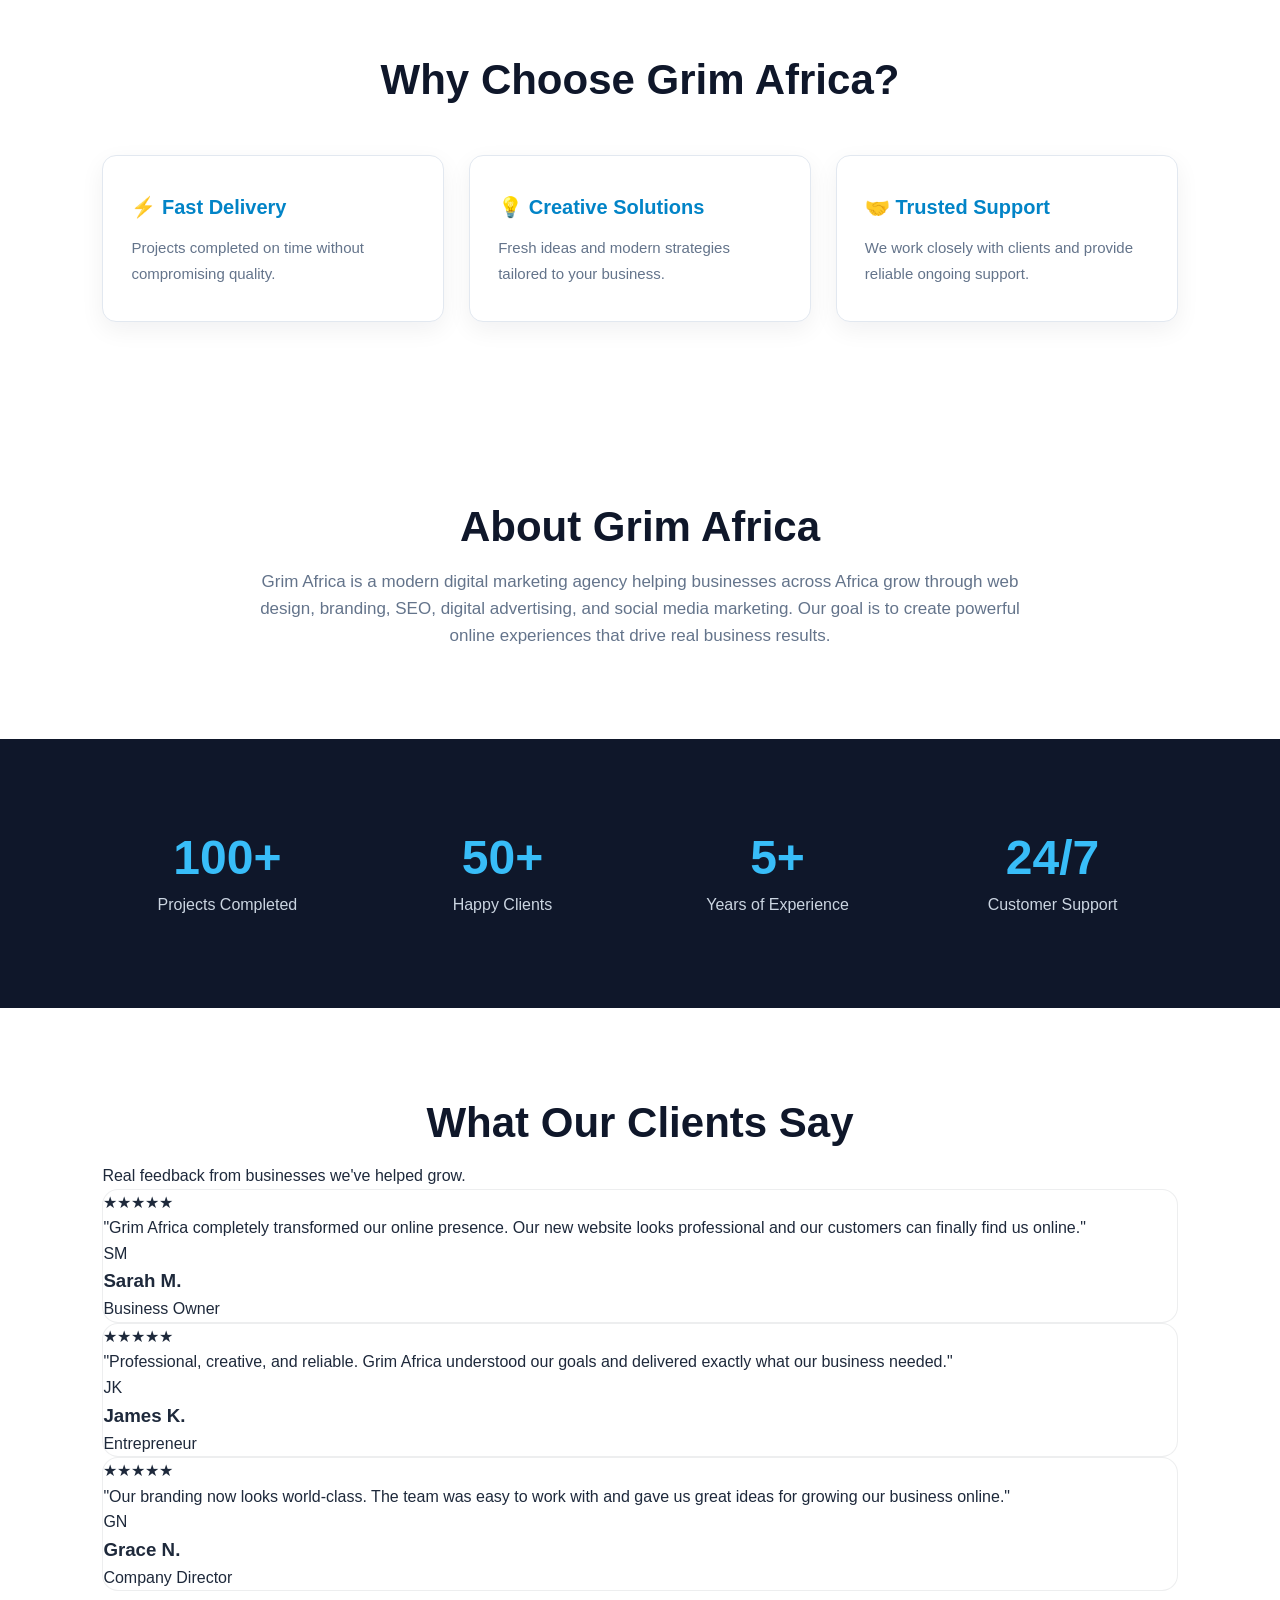
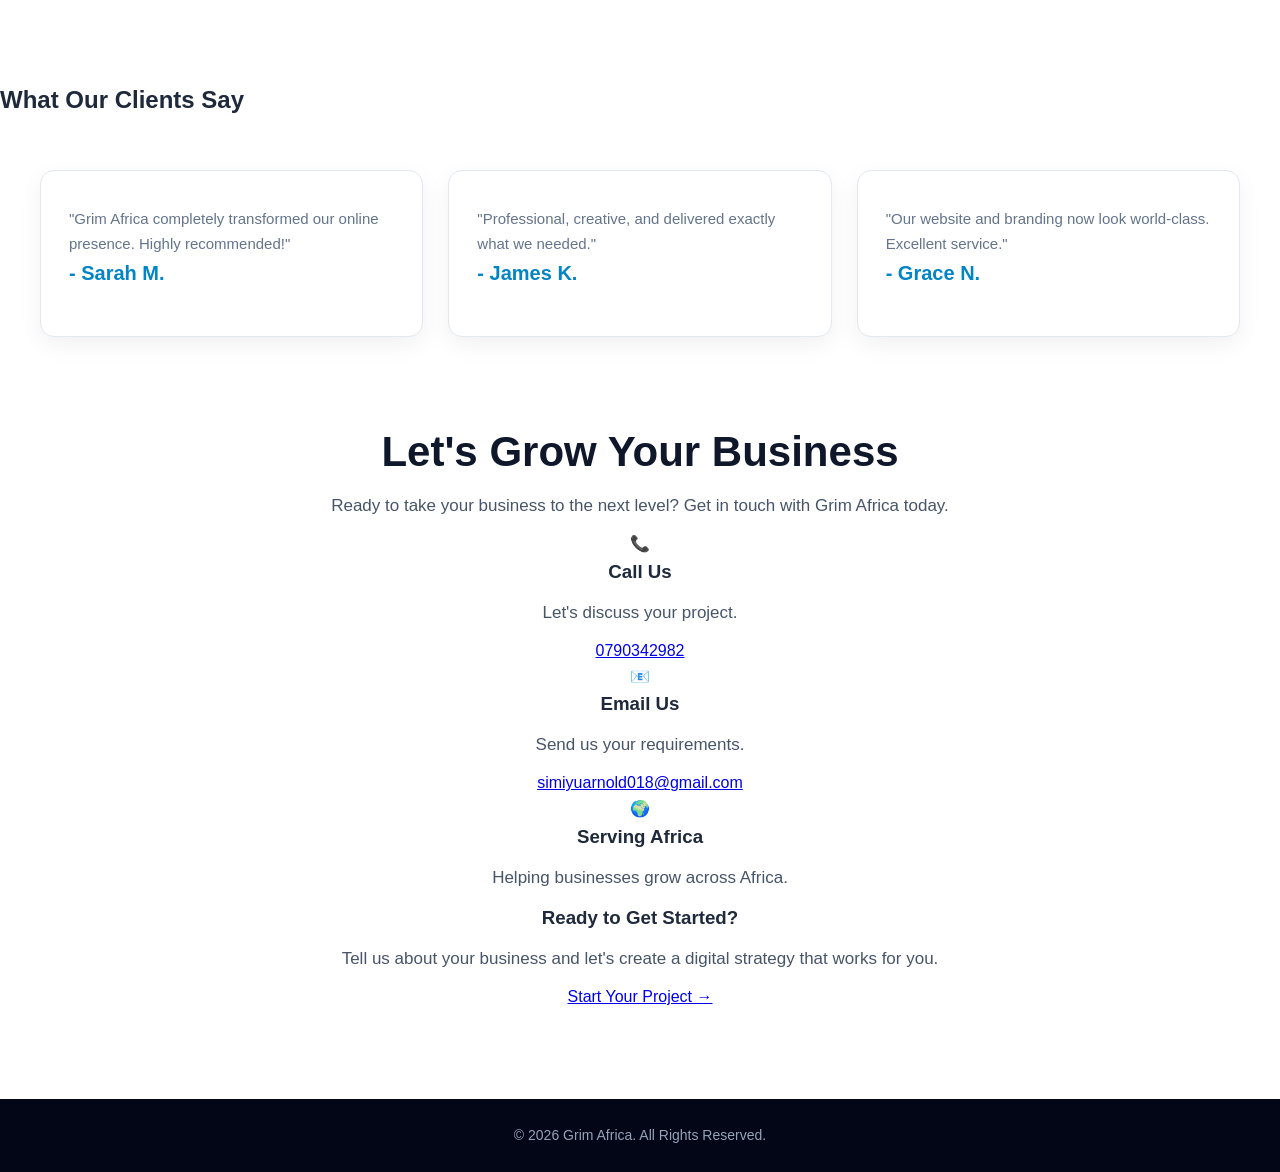
==== commit a5a7b371: "Update index.html" ====
--- a/index.html
+++ b/index.html
@@ -210,87 +210,92 @@
 <!-- ================= PORTFOLIO ================= -->
 
 
-
 <!-- ================= TESTIMONIALS ================= -->
 
-<section id="testimonials">
-<!-- ================= PORTFOLIO ================= -->
-
-<section id="portfolio" class="portfolio-section">
-
-    <div class="section-title">
-        <h2>Our Portfolio</h2>
-        <p>Creative digital solutions built to help businesses grow.</p>
-    </div>
-
-    <div class="portfolio-grid">
-
-        <div class="portfolio-card">
-
-            <div class="portfolio-image website-project">
-                <span>🌐</span>
-            </div>
-
-            <div class="portfolio-content">
-                <span class="portfolio-category">Web Design</span>
-
-                <h3>Business Website</h3>
-
-                <p>
-                    A modern, responsive website designed to create
-                    a strong online presence for a growing business.
-                </p>
-
-                <a href="#contact">View Project →</a>
-            </div>
-
-        </div>
-
-
-        <div class="portfolio-card">
-
-            <div class="portfolio-image ecommerce-project">
-                <span>🛒</span>
-            </div>
-
-            <div class="portfolio-content">
-                <span class="portfolio-category">E-Commerce</span>
-
-                <h3>Online Store</h3>
-
-                <p>
-                    A professional online shopping experience
-                    designed to turn visitors into customers.
-                </p>
-
-                <a href="#contact">View Project →</a>
-            </div>
-
-        </div>
-
-
-        <div class="portfolio-card">
-
-            <div class="portfolio-image marketing-project">
-                <span>📈</span>
-            </div>
-
-            <div class="portfolio-content">
-                <span class="portfolio-category">Digital Marketing</span>
-
-                <h3>Marketing Campaign</h3>
-
-                <p>
-                    A targeted digital campaign created to increase
-                    reach, engagement, and business growth.
-                </p>
-
-                <a href="#contact">View Project →</a>
-            </div>
-
-        </div>
-
-    </div>
+<section id="testimonials" class="testimonials-section">
+
+    <div class="section-title">
+        <h2>What Our Clients Say</h2>
+        <p>Real feedback from businesses we've helped grow.</p>
+    </div>
+
+    <div class="testimonial-grid">
+
+        <div class="testimonial-card">
+
+            <div class="stars">
+                ★★★★★
+            </div>
+
+            <p>
+                "Grim Africa completely transformed our online presence.
+                Our new website looks professional and our customers
+                can finally find us online."
+            </p>
+
+            <div class="client">
+                <div class="client-avatar">SM</div>
+
+                <div>
+                    <h3>Sarah M.</h3>
+                    <span>Business Owner</span>
+                </div>
+            </div>
+
+        </div>
+
+
+        <div class="testimonial-card">
+
+            <div class="stars">
+                ★★★★★
+            </div>
+
+            <p>
+                "Professional, creative, and reliable. Grim Africa
+                understood our goals and delivered exactly what
+                our business needed."
+            </p>
+
+            <div class="client">
+                <div class="client-avatar">JK</div>
+
+                <div>
+                    <h3>James K.</h3>
+                    <span>Entrepreneur</span>
+                </div>
+            </div>
+
+        </div>
+
+
+        <div class="testimonial-card">
+
+            <div class="stars">
+                ★★★★★
+            </div>
+
+            <p>
+                "Our branding now looks world-class. The team was
+                easy to work with and gave us great ideas for
+                growing our business online."
+            </p>
+
+            <div class="client">
+                <div class="client-avatar">GN</div>
+
+                <div>
+                    <h3>Grace N.</h3>
+                    <span>Company Director</span>
+                </div>
+            </div>
+
+        </div>
+
+    </div>
+
+</section>
+
 
 </section>
     <div class="section-title">
--- a/style.css
+++ b/style.css
@@ -719,3 +719,114 @@
         display: none;
     }
 }
+/* =========================================
+   PREMIUM PORTFOLIO
+   ========================================= */
+
+.portfolio-section {
+    background: #ffffff;
+}
+
+.portfolio-grid {
+    max-width: 1200px;
+    margin: 50px auto 0;
+
+    display: grid;
+    grid-template-columns: repeat(3, 1fr);
+    gap: 28px;
+}
+
+.portfolio-card {
+    overflow: hidden;
+
+    background: #ffffff;
+
+    border: 1px solid #e2e8f0;
+    border-radius: 16px;
+
+    box-shadow: 0 10px 30px rgba(15, 23, 42, 0.07);
+
+    transition: 0.3s ease;
+}
+
+.portfolio-card:hover {
+    transform: translateY(-8px);
+
+    box-shadow: 0 20px 40px rgba(15, 23, 42, 0.14);
+}
+
+.portfolio-image {
+    height: 210px;
+
+    display: flex;
+    align-items: center;
+    justify-content: center;
+
+    font-size: 65px;
+}
+
+.website-project {
+    background: linear-gradient(135deg, #0f172a, #0369a1);
+}
+
+.ecommerce-project {
+    background: linear-gradient(135deg, #172554, #2563eb);
+}
+
+.marketing-project {
+    background: linear-gradient(135deg, #083344, #0891b2);
+}
+
+.portfolio-content {
+    padding: 28px;
+}
+
+.portfolio-category {
+    color: #0284c7;
+
+    font-size: 13px;
+    font-weight: 700;
+
+    text-transform: uppercase;
+    letter-spacing: 1px;
+}
+
+.portfolio-content h3 {
+    margin: 8px 0 12px;
+
+    color: #0f172a;
+    font-size: 22px;
+}
+
+.portfolio-content p {
+    color: #64748b;
+
+    font-size: 15px;
+    line-height: 1.7;
+
+    margin-bottom: 20px;
+}
+
+.portfolio-content a {
+    color: #0284c7;
+
+    text-decoration: none;
+
+    font-weight: 700;
+
+    transition: 0.3s ease;
+}
+
+.portfolio-content a:hover {
+    color: #0369a1;
+}
+
+/* Portfolio mobile */
+
+@media (max-width: 800px) {
+
+    .portfolio-grid {
+        grid-template-columns: 1fr;
+    }
+
+}
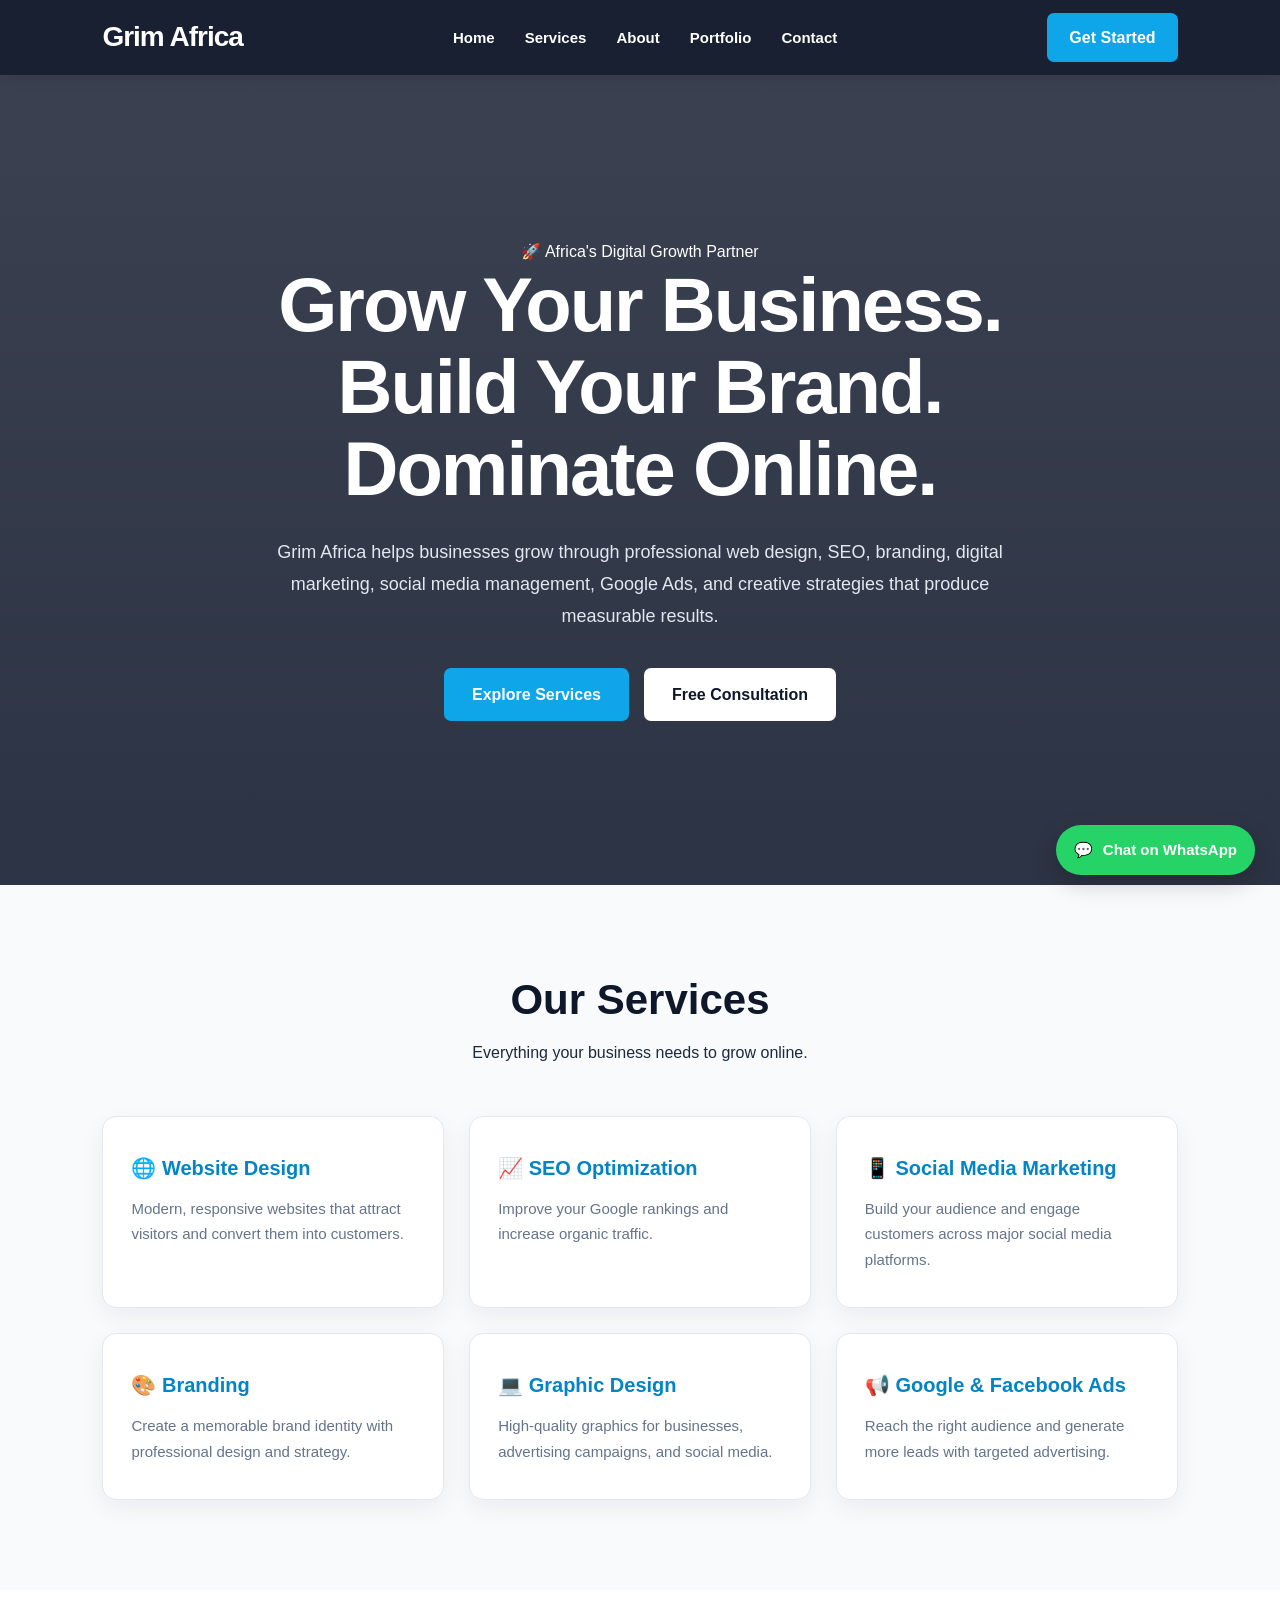
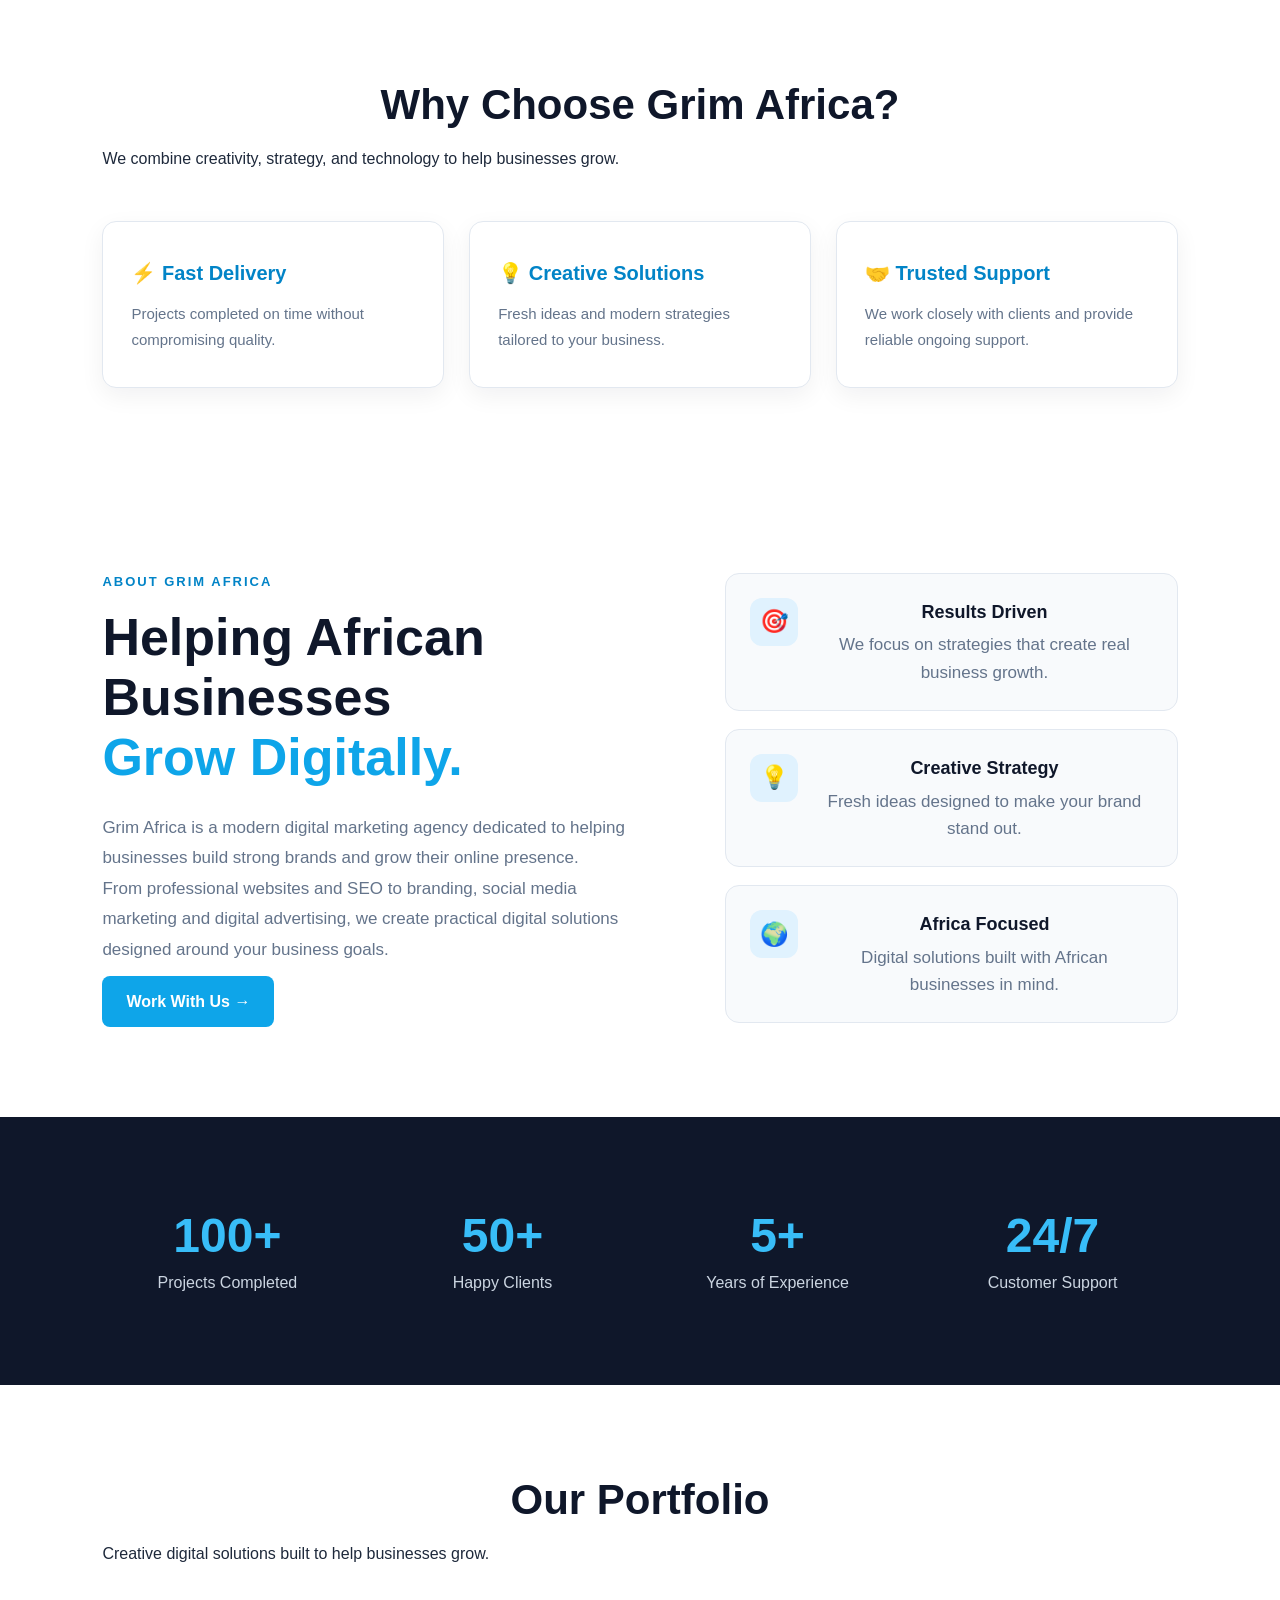
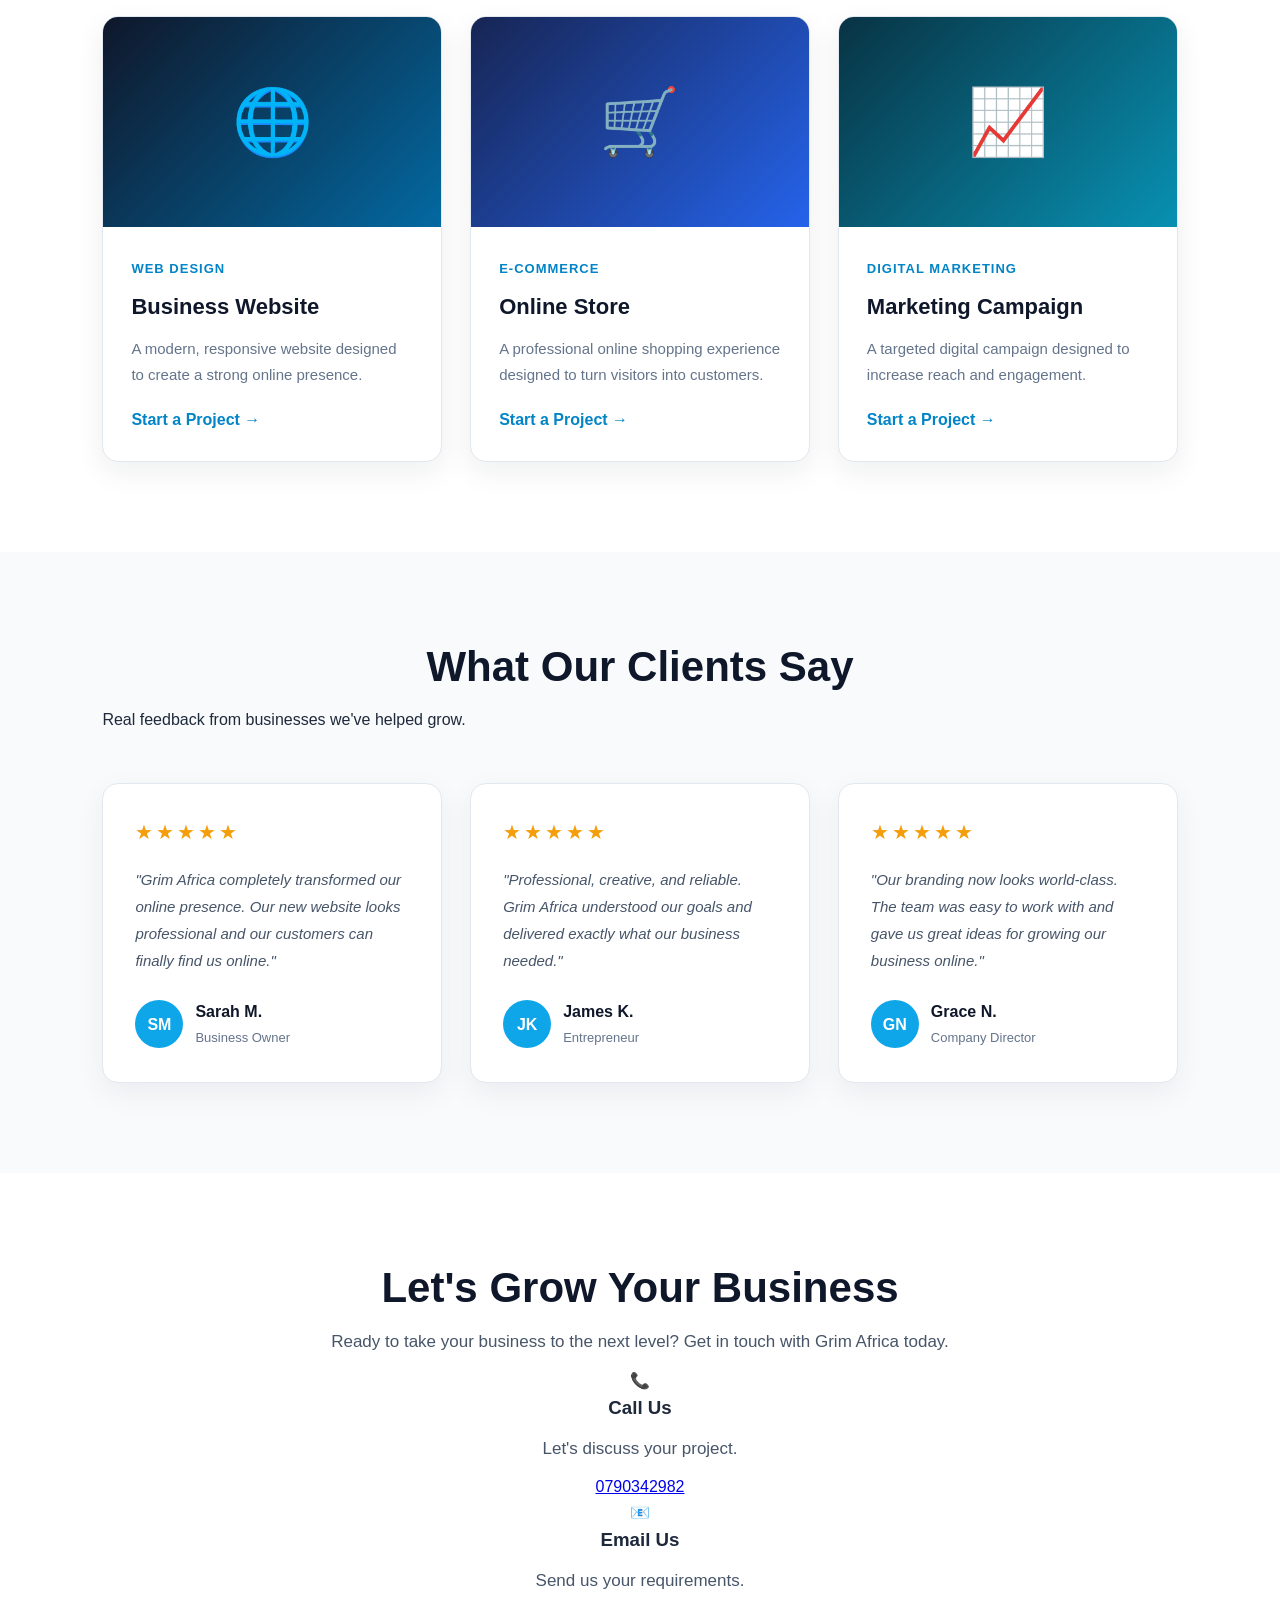
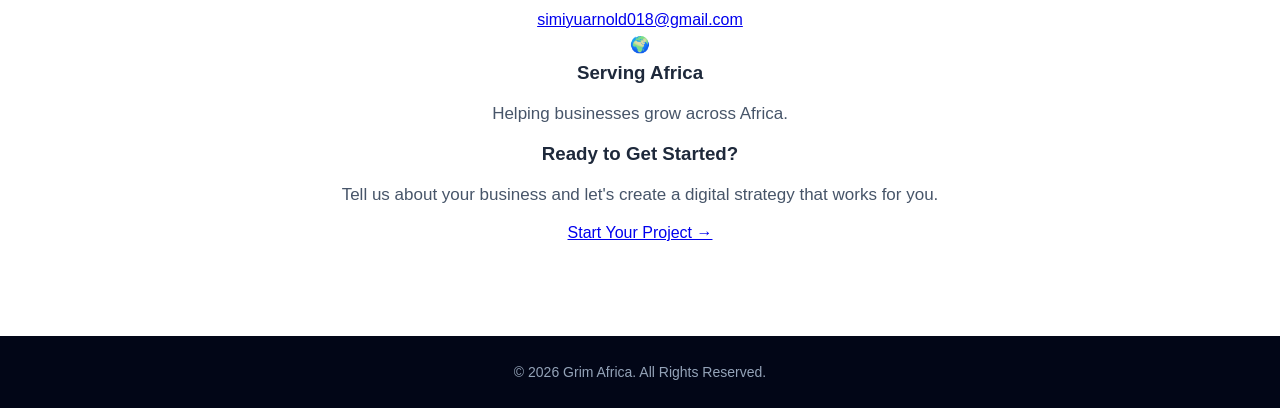
==== commit f4f473c9: "Update index.html" ====
--- a/index.html
+++ b/index.html
@@ -1,395 +1,856 @@
 <!DOCTYPE html>
 <html lang="en">
+
 <head>
     <meta charset="UTF-8">
     <meta name="viewport" content="width=device-width, initial-scale=1.0">
+
     <title>Grim Africa | Digital Marketing Agency</title>
 
+    <meta name="description"
+        content="Grim Africa helps businesses across Africa grow through web design, SEO, branding, social media marketing, Google Ads and digital marketing.">
+
+    <meta name="keywords"
+        content="Grim Africa, digital marketing agency, web design, SEO, branding, social media marketing, Google Ads, Africa">
+
+    <meta name="author" content="Grim Africa">
+
     <link rel="stylesheet" href="style.css">
 
+    <!-- Google Fonts -->
     <link rel="preconnect" href="https://fonts.googleapis.com">
     <link rel="preconnect" href="https://fonts.gstatic.com" crossorigin>
 
-    <link href="https://fonts.googleapis.com/css2?family=Poppins:wght@300;400;500;600;700;800&display=swap" rel="stylesheet">
+    <link
+        href="https://fonts.googleapis.com/css2?family=Poppins:wght@300;400;500;600;700;800&display=swap"
+        rel="stylesheet">
 
 </head>
-<!-- WhatsApp Floating Button -->
-<a
-    href="https://wa.me/254790342982?text=Hello%20Grim%20Africa%2C%20I%27d%20like%20to%20discuss%20a%20project."
-    class="whatsapp-button"
-    target="_blank"
-    rel="noopener noreferrer"
-    aria-label="Contact Grim Africa on WhatsApp"
->
-    💬
-    <span>Chat on WhatsApp</span>
-</a>
+
 <body>
 
-<header>
-
-<nav class="navbar">
-
-<div class="logo">
-Grim Africa
-</div>
-
-<ul class="nav-links">
-
-<li><a href="#home">Home</a></li>
-
-<li><a href="#services">Services</a></li>
-
-<li><a href="#about">About</a></li>
-
-<li><a href="#portfolio">Portfolio</a></li>
-
-<li><a href="#contact">Contact</a></li>
-
-</ul>
-
-<a href="#contact" class="hire-btn">Get Started</a>
-
-</nav>
-
-</header>
-
-<section class="hero" id="home">
-
-<div class="hero-content">
-
-<span class="hero-badge">
-🚀 Africa's Digital Growth Partner
-</span>
-
-<h1>
-
-Grow Your Business.<br>
-
-Build Your Brand.<br>
-
-Dominate Online.
-
-</h1>
-
-<p>
-
-Grim Africa helps businesses grow through professional web design,
-SEO, branding, digital marketing, social media management,
-Google Ads, and creative strategies that produce measurable results.
-
-</p>
-
-<div class="hero-buttons">
-
-<a href="#services" class="btn-primary">
-Explore Services
-</a>
-
-<a href="#contact" class="btn-secondary">
-Free Consultation
-</a>
-
-</div>
-
-</div>
-
-</section>
-<!-- ================= SERVICES ================= -->
-
-<section id="services" class="services-section">
-
-    <div class="section-title">
-        <h2>Our Services</h2>
-        <p>Everything your business needs to grow online.</p>
-    </div>
-
-    <div class="services">
-
-        <div class="card">
-            <h3>🌐 Website Design</h3>
-            <p>Modern, responsive websites that attract visitors and convert them into customers.</p>
-        </div>
-
-        <div class="card">
-            <h3>📈 SEO Optimization</h3>
-            <p>Improve your Google rankings and increase organic traffic.</p>
-        </div>
-
-        <div class="card">
-            <h3>📱 Social Media Marketing</h3>
-            <p>Build your audience and engage customers across all major platforms.</p>
-        </div>
-
-        <div class="card">
-            <h3>🎨 Branding</h3>
-            <p>Create a memorable brand identity with professional design.</p>
-        </div>
-
-        <div class="card">
-            <h3>💻 Graphic Design</h3>
-            <p>High-quality graphics for businesses, advertising, and social media.</p>
-        </div>
-
-        <div class="card">
-            <h3>📢 Google & Facebook Ads</h3>
-            <p>Reach the right audience and generate more leads with paid advertising.</p>
-        </div>
-
-    </div>
-
-</section>
-
-<!-- ================= WHY CHOOSE US ================= -->
-
-<section id="why">
-
-    <div class="section-title">
-        <h2>Why Choose Grim Africa?</h2>
-    </div>
-
-    <div class="services">
-
-        <div class="card">
-            <h3>⚡ Fast Delivery</h3>
-            <p>Projects completed on time without compromising quality.</p>
-        </div>
-
-        <div class="card">
-            <h3>💡 Creative Solutions</h3>
-            <p>Fresh ideas and modern strategies tailored to your business.</p>
-        </div>
-
-        <div class="card">
-            <h3>🤝 Trusted Support</h3>
-            <p>We work closely with clients and provide reliable ongoing support.</p>
-        </div>
-
-    </div>
-
-</section>
-
-<!-- ================= ABOUT ================= -->
-
-<section id="about">
-
-    <div class="section-title">
-        <h2>About Grim Africa</h2>
-    </div>
-
-    <p class="about-text">
-        Grim Africa is a modern digital marketing agency helping businesses across Africa grow through web design, branding, SEO, digital advertising, and social media marketing. Our goal is to create powerful online experiences that drive real business results.
-    </p>
-
-</section><!-- ================= STATS ================= -->
-
-<section class="stats">
-
-    <div class="stat">
-        <h2>100+</h2>
-        <p>Projects Completed</p>
-    </div>
-
-    <div class="stat">
-        <h2>50+</h2>
-        <p>Happy Clients</p>
-    </div>
-
-    <div class="stat">
-        <h2>5+</h2>
-        <p>Years of Experience</p>
-    </div>
-
-    <div class="stat">
-        <h2>24/7</h2>
-        <p>Customer Support</p>
-    </div>
-
-</section>
-
-<!-- ================= PORTFOLIO ================= -->
-
-
-<!-- ================= TESTIMONIALS ================= -->
-
-<section id="testimonials" class="testimonials-section">
-
-    <div class="section-title">
-        <h2>What Our Clients Say</h2>
-        <p>Real feedback from businesses we've helped grow.</p>
-    </div>
-
-    <div class="testimonial-grid">
-
-        <div class="testimonial-card">
-
-            <div class="stars">
-                ★★★★★
-            </div>
-
-            <p>
-                "Grim Africa completely transformed our online presence.
-                Our new website looks professional and our customers
-                can finally find us online."
-            </p>
-
-            <div class="client">
-                <div class="client-avatar">SM</div>
-
-                <div>
-                    <h3>Sarah M.</h3>
-                    <span>Business Owner</span>
-                </div>
-            </div>
-
-        </div>
-
-
-        <div class="testimonial-card">
-
-            <div class="stars">
-                ★★★★★
-            </div>
-
-            <p>
-                "Professional, creative, and reliable. Grim Africa
-                understood our goals and delivered exactly what
-                our business needed."
-            </p>
-
-            <div class="client">
-                <div class="client-avatar">JK</div>
-
-                <div>
-                    <h3>James K.</h3>
-                    <span>Entrepreneur</span>
-                </div>
-            </div>
-
-        </div>
-
-
-        <div class="testimonial-card">
-
-            <div class="stars">
-                ★★★★★
-            </div>
-
-            <p>
-                "Our branding now looks world-class. The team was
-                easy to work with and gave us great ideas for
-                growing our business online."
-            </p>
-
-            <div class="client">
-                <div class="client-avatar">GN</div>
-
-                <div>
-                    <h3>Grace N.</h3>
-                    <span>Company Director</span>
-                </div>
-            </div>
-
-        </div>
-
-    </div>
-
-</section>
-
-
-</section>
-    <div class="section-title">
-        <h2>What Our Clients Say</h2>
-    </div>
-
-    <div class="services">
-
-        <div class="card">
-            <p>"Grim Africa completely transformed our online presence. Highly recommended!"</p>
-            <h3>- Sarah M.</h3>
-        </div>
-
-        <div class="card">
-            <p>"Professional, creative, and delivered exactly what we needed."</p>
-            <h3>- James K.</h3>
-        </div>
-
-        <div class="card">
-            <p>"Our website and branding now look world-class. Excellent service."</p>
-            <h3>- Grace N.</h3>
-        </div>
-
-    </div>
-
-</section>
-
-<!-- ================= CONTACT ================= -->
-
-<section id="contact" class="contact-section">
-
-    <div class="section-title">
-        <h2>Let's Grow Your Business</h2>
+    <!-- ================= HEADER ================= -->
+
+    <header>
+
+        <nav class="navbar">
+
+            <div class="logo">
+                Grim Africa
+            </div>
+
+            <ul class="nav-links">
+
+                <li>
+                    <a href="#home">Home</a>
+                </li>
+
+                <li>
+                    <a href="#services">Services</a>
+                </li>
+
+                <li>
+                    <a href="#about">About</a>
+                </li>
+
+                <li>
+                    <a href="#portfolio">Portfolio</a>
+                </li>
+
+                <li>
+                    <a href="#contact">Contact</a>
+                </li>
+
+            </ul>
+
+            <a href="#contact" class="hire-btn">
+                Get Started
+            </a>
+
+        </nav>
+
+    </header>
+
+
+    <!-- ================= HERO ================= -->
+
+    <section class="hero" id="home">
+
+        <div class="hero-content">
+
+            <span class="hero-badge">
+                🚀 Africa's Digital Growth Partner
+            </span>
+
+            <h1>
+                Grow Your Business.<br>
+                Build Your Brand.<br>
+                Dominate Online.
+            </h1>
+
+            <p>
+                Grim Africa helps businesses grow through professional
+                web design, SEO, branding, digital marketing, social media
+                management, Google Ads, and creative strategies that
+                produce measurable results.
+            </p>
+
+            <div class="hero-buttons">
+
+                <a href="#services" class="btn-primary">
+                    Explore Services
+                </a>
+
+                <a href="#contact" class="btn-secondary">
+                    Free Consultation
+                </a>
+
+            </div>
+
+        </div>
+
+    </section>
+
+
+    <!-- ================= SERVICES ================= -->
+
+    <section id="services" class="services-section">
+
+        <div class="section-title">
+
+            <h2>
+                Our Services
+            </h2>
+
+            <p>
+                Everything your business needs to grow online.
+            </p>
+
+        </div>
+
+
+        <div class="services">
+
+            <div class="card">
+
+                <h3>
+                    🌐 Website Design
+                </h3>
+
+                <p>
+                    Modern, responsive websites that attract visitors
+                    and convert them into customers.
+                </p>
+
+            </div>
+
+
+            <div class="card">
+
+                <h3>
+                    📈 SEO Optimization
+                </h3>
+
+                <p>
+                    Improve your Google rankings and increase
+                    organic traffic.
+                </p>
+
+            </div>
+
+
+            <div class="card">
+
+                <h3>
+                    📱 Social Media Marketing
+                </h3>
+
+                <p>
+                    Build your audience and engage customers
+                    across major social media platforms.
+                </p>
+
+            </div>
+
+
+            <div class="card">
+
+                <h3>
+                    🎨 Branding
+                </h3>
+
+                <p>
+                    Create a memorable brand identity with
+                    professional design and strategy.
+                </p>
+
+            </div>
+
+
+            <div class="card">
+
+                <h3>
+                    💻 Graphic Design
+                </h3>
+
+                <p>
+                    High-quality graphics for businesses,
+                    advertising campaigns, and social media.
+                </p>
+
+            </div>
+
+
+            <div class="card">
+
+                <h3>
+                    📢 Google & Facebook Ads
+                </h3>
+
+                <p>
+                    Reach the right audience and generate more
+                    leads with targeted advertising.
+                </p>
+
+            </div>
+
+        </div>
+
+    </section>
+
+
+    <!-- ================= WHY CHOOSE US ================= -->
+
+    <section id="why">
+
+        <div class="section-title">
+
+            <h2>
+                Why Choose Grim Africa?
+            </h2>
+
+            <p>
+                We combine creativity, strategy, and technology
+                to help businesses grow.
+            </p>
+
+        </div>
+
+
+        <div class="services">
+
+            <div class="card">
+
+                <h3>
+                    ⚡ Fast Delivery
+                </h3>
+
+                <p>
+                    Projects completed on time without
+                    compromising quality.
+                </p>
+
+            </div>
+
+
+            <div class="card">
+
+                <h3>
+                    💡 Creative Solutions
+                </h3>
+
+                <p>
+                    Fresh ideas and modern strategies tailored
+                    to your business.
+                </p>
+
+            </div>
+
+
+            <div class="card">
+
+                <h3>
+                    🤝 Trusted Support
+                </h3>
+
+                <p>
+                    We work closely with clients and provide
+                    reliable ongoing support.
+                </p>
+
+            </div>
+
+        </div>
+
+    </section>
+
+
+    <!-- ================= ABOUT ================= -->
+
+    <section id="about" class="about-section">
+
+        <div class="about-container">
+
+            <div class="about-content">
+
+                <span class="about-label">
+                    ABOUT GRIM AFRICA
+                </span>
+
+                <h2>
+                    Helping African Businesses
+                    <span>Grow Digitally.</span>
+                </h2>
+
+                <p>
+                    Grim Africa is a modern digital marketing agency
+                    dedicated to helping businesses build strong brands
+                    and grow their online presence.
+                </p>
+
+                <p>
+                    From professional websites and SEO to branding,
+                    social media marketing and digital advertising,
+                    we create practical digital solutions designed
+                    around your business goals.
+                </p>
+
+                <a href="#contact" class="about-button">
+                    Work With Us →
+                </a>
+
+            </div>
+
+
+            <div class="about-features">
+
+                <div class="about-feature">
+
+                    <div class="feature-icon">
+                        🎯
+                    </div>
+
+                    <div>
+
+                        <h3>
+                            Results Driven
+                        </h3>
+
+                        <p>
+                            We focus on strategies that create
+                            real business growth.
+                        </p>
+
+                    </div>
+
+                </div>
+
+
+                <div class="about-feature">
+
+                    <div class="feature-icon">
+                        💡
+                    </div>
+
+                    <div>
+
+                        <h3>
+                            Creative Strategy
+                        </h3>
+
+                        <p>
+                            Fresh ideas designed to make
+                            your brand stand out.
+                        </p>
+
+                    </div>
+
+                </div>
+
+
+                <div class="about-feature">
+
+                    <div class="feature-icon">
+                        🌍
+                    </div>
+
+                    <div>
+
+                        <h3>
+                            Africa Focused
+                        </h3>
+
+                        <p>
+                            Digital solutions built with
+                            African businesses in mind.
+                        </p>
+
+                    </div>
+
+                </div>
+
+            </div>
+
+        </div>
+
+    </section>
+
+
+    <!-- ================= STATS ================= -->
+
+    <section class="stats">
+
+        <div class="stat">
+
+            <h2>
+                100+
+            </h2>
+
+            <p>
+                Projects Completed
+            </p>
+
+        </div>
+
+
+        <div class="stat">
+
+            <h2>
+                50+
+            </h2>
+
+            <p>
+                Happy Clients
+            </p>
+
+        </div>
+
+
+        <div class="stat">
+
+            <h2>
+                5+
+            </h2>
+
+            <p>
+                Years of Experience
+            </p>
+
+        </div>
+
+
+        <div class="stat">
+
+            <h2>
+                24/7
+            </h2>
+
+            <p>
+                Customer Support
+            </p>
+
+        </div>
+
+    </section>
+
+
+    <!-- ================= PORTFOLIO ================= -->
+
+    <section id="portfolio" class="portfolio-section">
+
+        <div class="section-title">
+
+            <h2>
+                Our Portfolio
+            </h2>
+
+            <p>
+                Creative digital solutions built to help businesses grow.
+            </p>
+
+        </div>
+
+
+        <div class="portfolio-grid">
+
+
+            <div class="portfolio-card">
+
+                <div class="portfolio-image website-project">
+
+                    <span>
+                        🌐
+                    </span>
+
+                </div>
+
+                <div class="portfolio-content">
+
+                    <span class="portfolio-category">
+                        Web Design
+                    </span>
+
+                    <h3>
+                        Business Website
+                    </h3>
+
+                    <p>
+                        A modern, responsive website designed
+                        to create a strong online presence.
+                    </p>
+
+                    <a href="#contact">
+                        Start a Project →
+                    </a>
+
+                </div>
+
+            </div>
+
+
+            <div class="portfolio-card">
+
+                <div class="portfolio-image ecommerce-project">
+
+                    <span>
+                        🛒
+                    </span>
+
+                </div>
+
+                <div class="portfolio-content">
+
+                    <span class="portfolio-category">
+                        E-Commerce
+                    </span>
+
+                    <h3>
+                        Online Store
+                    </h3>
+
+                    <p>
+                        A professional online shopping experience
+                        designed to turn visitors into customers.
+                    </p>
+
+                    <a href="#contact">
+                        Start a Project →
+                    </a>
+
+                </div>
+
+            </div>
+
+
+            <div class="portfolio-card">
+
+                <div class="portfolio-image marketing-project">
+
+                    <span>
+                        📈
+                    </span>
+
+                </div>
+
+                <div class="portfolio-content">
+
+                    <span class="portfolio-category">
+                        Digital Marketing
+                    </span>
+
+                    <h3>
+                        Marketing Campaign
+                    </h3>
+
+                    <p>
+                        A targeted digital campaign designed
+                        to increase reach and engagement.
+                    </p>
+
+                    <a href="#contact">
+                        Start a Project →
+                    </a>
+
+                </div>
+
+            </div>
+
+        </div>
+
+    </section>
+
+
+    <!-- ================= TESTIMONIALS ================= -->
+
+    <section id="testimonials" class="testimonials-section">
+
+        <div class="section-title">
+
+            <h2>
+                What Our Clients Say
+            </h2>
+
+            <p>
+                Real feedback from businesses we've helped grow.
+            </p>
+
+        </div>
+
+
+        <div class="testimonial-grid">
+
+
+            <div class="testimonial-card">
+
+                <div class="stars">
+                    ★★★★★
+                </div>
+
+                <p>
+                    "Grim Africa completely transformed our online
+                    presence. Our new website looks professional
+                    and our customers can finally find us online."
+                </p>
+
+                <div class="client">
+
+                    <div class="client-avatar">
+                        SM
+                    </div>
+
+                    <div>
+
+                        <h3>
+                            Sarah M.
+                        </h3>
+
+                        <span>
+                            Business Owner
+                        </span>
+
+                    </div>
+
+                </div>
+
+            </div>
+
+
+            <div class="testimonial-card">
+
+                <div class="stars">
+                    ★★★★★
+                </div>
+
+                <p>
+                    "Professional, creative, and reliable.
+                    Grim Africa understood our goals and delivered
+                    exactly what our business needed."
+                </p>
+
+                <div class="client">
+
+                    <div class="client-avatar">
+                        JK
+                    </div>
+
+                    <div>
+
+                        <h3>
+                            James K.
+                        </h3>
+
+                        <span>
+                            Entrepreneur
+                        </span>
+
+                    </div>
+
+                </div>
+
+            </div>
+
+
+            <div class="testimonial-card">
+
+                <div class="stars">
+                    ★★★★★
+                </div>
+
+                <p>
+                    "Our branding now looks world-class.
+                    The team was easy to work with and gave us
+                    great ideas for growing our business online."
+                </p>
+
+                <div class="client">
+
+                    <div class="client-avatar">
+                        GN
+                    </div>
+
+                    <div>
+
+                        <h3>
+                            Grace N.
+                        </h3>
+
+                        <span>
+                            Company Director
+                        </span>
+
+                    </div>
+
+                </div>
+
+            </div>
+
+        </div>
+
+    </section>
+
+
+    <!-- ================= CONTACT ================= -->
+
+    <section id="contact" class="contact-section">
+
+        <div class="section-title">
+
+            <h2>
+                Let's Grow Your Business
+            </h2>
+
+            <p>
+                Ready to take your business to the next level?
+                Get in touch with Grim Africa today.
+            </p>
+
+        </div>
+
+
+        <div class="contact-container">
+
+
+            <div class="contact-info">
+
+
+                <div class="contact-card">
+
+                    <span class="contact-icon">
+                        📞
+                    </span>
+
+                    <h3>
+                        Call Us
+                    </h3>
+
+                    <p>
+                        Let's discuss your project.
+                    </p>
+
+                    <a href="tel:0790342982">
+                        0790342982
+                    </a>
+
+                </div>
+
+
+                <div class="contact-card">
+
+                    <span class="contact-icon">
+                        📧
+                    </span>
+
+                    <h3>
+                        Email Us
+                    </h3>
+
+                    <p>
+                        Send us your requirements.
+                    </p>
+
+                    <a href="mailto:simiyuarnold018@gmail.com">
+                        simiyuarnold018@gmail.com
+                    </a>
+
+                </div>
+
+
+                <div class="contact-card">
+
+                    <span class="contact-icon">
+                        🌍
+                    </span>
+
+                    <h3>
+                        Serving Africa
+                    </h3>
+
+                    <p>
+                        Helping businesses grow across Africa.
+                    </p>
+
+                </div>
+
+
+            </div>
+
+
+            <div class="contact-cta">
+
+                <h3>
+                    Ready to Get Started?
+                </h3>
+
+                <p>
+                    Tell us about your business and let's create
+                    a digital strategy that works for you.
+                </p>
+
+                <a
+                    href="mailto:simiyuarnold018@gmail.com"
+                    class="contact-button"
+                >
+                    Start Your Project →
+                </a>
+
+            </div>
+
+
+        </div>
+
+    </section>
+
+
+    <!-- ================= FOOTER ================= -->
+
+    <footer>
+
         <p>
-            Ready to take your business to the next level?
-            Get in touch with Grim Africa today.
+            &copy; 2026 Grim Africa. All Rights Reserved.
         </p>
-    </div>
-
-    <div class="contact-container">
-
-        <div class="contact-info">
-
-            <div class="contact-card">
-                <span class="contact-icon">📞</span>
-                <h3>Call Us</h3>
-                <p>Let's discuss your project.</p>
-                <a href="tel:0790342982">0790342982</a>
-            </div>
-
-            <div class="contact-card">
-                <span class="contact-icon">📧</span>
-                <h3>Email Us</h3>
-                <p>Send us your requirements.</p>
-                <a href="mailto:simiyuarnold018@gmail.com">
-                    simiyuarnold018@gmail.com
-                </a>
-            </div>
-
-            <div class="contact-card">
-                <span class="contact-icon">🌍</span>
-                <h3>Serving Africa</h3>
-                <p>Helping businesses grow across Africa.</p>
-            </div>
-
-        </div>
-
-        <div class="contact-cta">
-
-            <h3>Ready to Get Started?</h3>
-
-            <p>
-                Tell us about your business and let's create
-                a digital strategy that works for you.
-            </p>
-
-            <a href="mailto:simiyuarnold018@gmail.com"
-               class="contact-button">
-                Start Your Project →
-            </a>
-
-        </div>
-
-    </div>
-
-</section>
-
-<!-- ================= FOOTER ================= -->
-
-<footer>
-
-    <p>&copy; 2026 Grim Africa. All Rights Reserved.</p>
-
-</footer>
+
+    </footer>
+
+
+    <!-- ================= WHATSAPP FLOATING BUTTON ================= -->
+
+    <a
+        href="https://wa.me/254790342982?text=Hello%20Grim%20Africa%2C%20I%27d%20like%20to%20discuss%20a%20project."
+        class="whatsapp-button"
+        target="_blank"
+        rel="noopener noreferrer"
+        aria-label="Contact Grim Africa on WhatsApp"
+    >
+
+        💬
+
+        <span>
+            Chat on WhatsApp
+        </span>
+
+    </a>
+
 
 </body>
+
 </html>
--- a/style.css
+++ b/style.css
@@ -830,3 +830,228 @@
     }
 
 }
+/* =========================================
+   PREMIUM TESTIMONIALS
+   ========================================= */
+
+.testimonials-section {
+    background: #f8fafc;
+}
+
+.testimonial-grid {
+    max-width: 1200px;
+    margin: 50px auto 0;
+
+    display: grid;
+    grid-template-columns: repeat(3, 1fr);
+    gap: 28px;
+}
+
+.testimonial-card {
+    background: #ffffff;
+    padding: 32px;
+
+    border-radius: 16px;
+    border: 1px solid #e2e8f0;
+
+    box-shadow: 0 10px 30px rgba(15, 23, 42, 0.06);
+
+    transition: 0.3s ease;
+}
+
+.testimonial-card:hover {
+    transform: translateY(-7px);
+
+    box-shadow: 0 18px 40px rgba(15, 23, 42, 0.12);
+
+    border-color: #bae6fd;
+}
+
+.stars {
+    color: #f59e0b;
+    font-size: 20px;
+    letter-spacing: 3px;
+    margin-bottom: 18px;
+}
+
+.testimonial-card > p {
+    color: #475569;
+
+    font-size: 15px;
+    line-height: 1.8;
+
+    font-style: italic;
+
+    margin-bottom: 25px;
+}
+
+.client {
+    display: flex;
+    align-items: center;
+    gap: 12px;
+}
+
+.client-avatar {
+    width: 48px;
+    height: 48px;
+
+    display: flex;
+    align-items: center;
+    justify-content: center;
+
+    border-radius: 50%;
+
+    background: #0ea5e9;
+    color: #ffffff;
+
+    font-weight: 700;
+}
+
+.client h3 {
+    color: #0f172a;
+    font-size: 16px;
+    margin: 0;
+}
+
+.client span {
+    color: #64748b;
+    font-size: 13px;
+}
+
+/* Testimonials mobile */
+
+@media (max-width: 800px) {
+
+    .testimonial-grid {
+        grid-template-columns: 1fr;
+    }
+
+}
+/* =========================================
+   PREMIUM ABOUT SECTION
+   ========================================= */
+
+.about-section {
+    background: #ffffff;
+}
+
+.about-container {
+    max-width: 1150px;
+    margin: auto;
+    display: grid;
+    grid-template-columns: 1.1fr 0.9fr;
+    gap: 70px;
+    align-items: center;
+}
+
+.about-content {
+    text-align: left;
+}
+
+.about-label {
+    display: inline-block;
+    margin-bottom: 15px;
+    color: #0284c7;
+    font-size: 13px;
+    font-weight: 800;
+    letter-spacing: 2px;
+}
+
+.about-content h2 {
+    text-align: left;
+    font-size: clamp(35px, 5vw, 52px);
+    line-height: 1.15;
+    margin-bottom: 25px;
+    color: #0f172a;
+}
+
+.about-content h2 span {
+    display: block;
+    color: #0ea5e9;
+}
+
+.about-content p {
+    margin-bottom: 18px;
+    color: #64748b;
+    font-size: 16px;
+    line-height: 1.8;
+}
+
+.about-button {
+    display: inline-block;
+    margin-top: 10px;
+    padding: 13px 24px;
+    background: #0ea5e9;
+    color: #ffffff;
+    border-radius: 8px;
+    text-decoration: none;
+    font-weight: 700;
+    transition: 0.3s ease;
+}
+
+.about-button:hover {
+    background: #0284c7;
+    transform: translateY(-3px);
+}
+
+.about-features {
+    display: flex;
+    flex-direction: column;
+    gap: 18px;
+}
+
+.about-feature {
+    display: flex;
+    align-items: flex-start;
+    gap: 18px;
+    padding: 24px;
+    background: #f8fafc;
+    border: 1px solid #e2e8f0;
+    border-radius: 14px;
+    transition: 0.3s ease;
+}
+
+.about-feature:hover {
+    transform: translateX(6px);
+    border-color: #bae6fd;
+    box-shadow: 0 10px 25px rgba(15, 23, 42, 0.08);
+}
+
+.feature-icon {
+    width: 48px;
+    height: 48px;
+    flex-shrink: 0;
+    display: flex;
+    align-items: center;
+    justify-content: center;
+    background: #e0f2fe;
+    border-radius: 12px;
+    font-size: 23px;
+}
+
+.about-feature h3 {
+    color: #0f172a;
+    font-size: 18px;
+    margin-bottom: 5px;
+}
+
+.about-feature p {
+    color: #64748b;
+    font-size: 14px;
+    line-height: 1.6;
+}
+
+@media (max-width: 800px) {
+    .about-container {
+        grid-template-columns: 1fr;
+        gap: 40px;
+    }
+
+    .about-content {
+        text-align: center;
+    }
+
+    .about-content h2 {
+        text-align: center;
+    }
+}
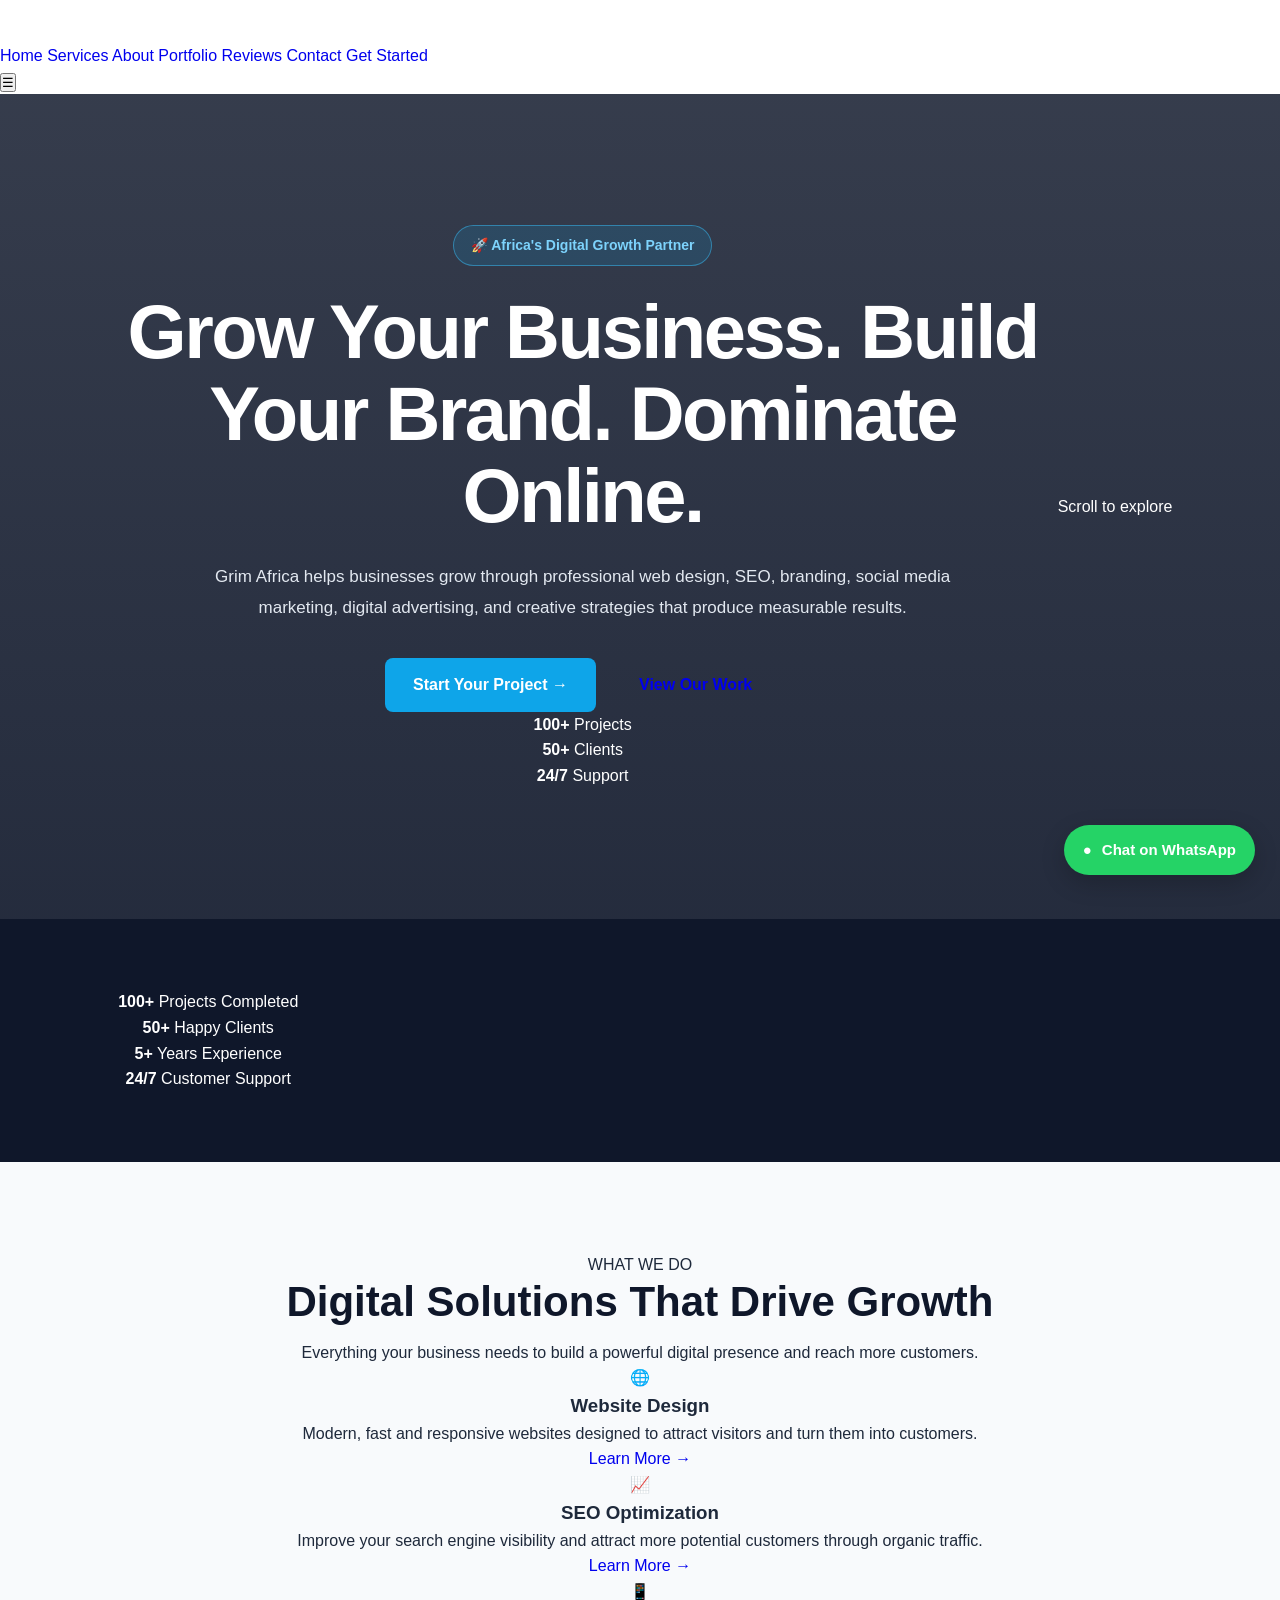
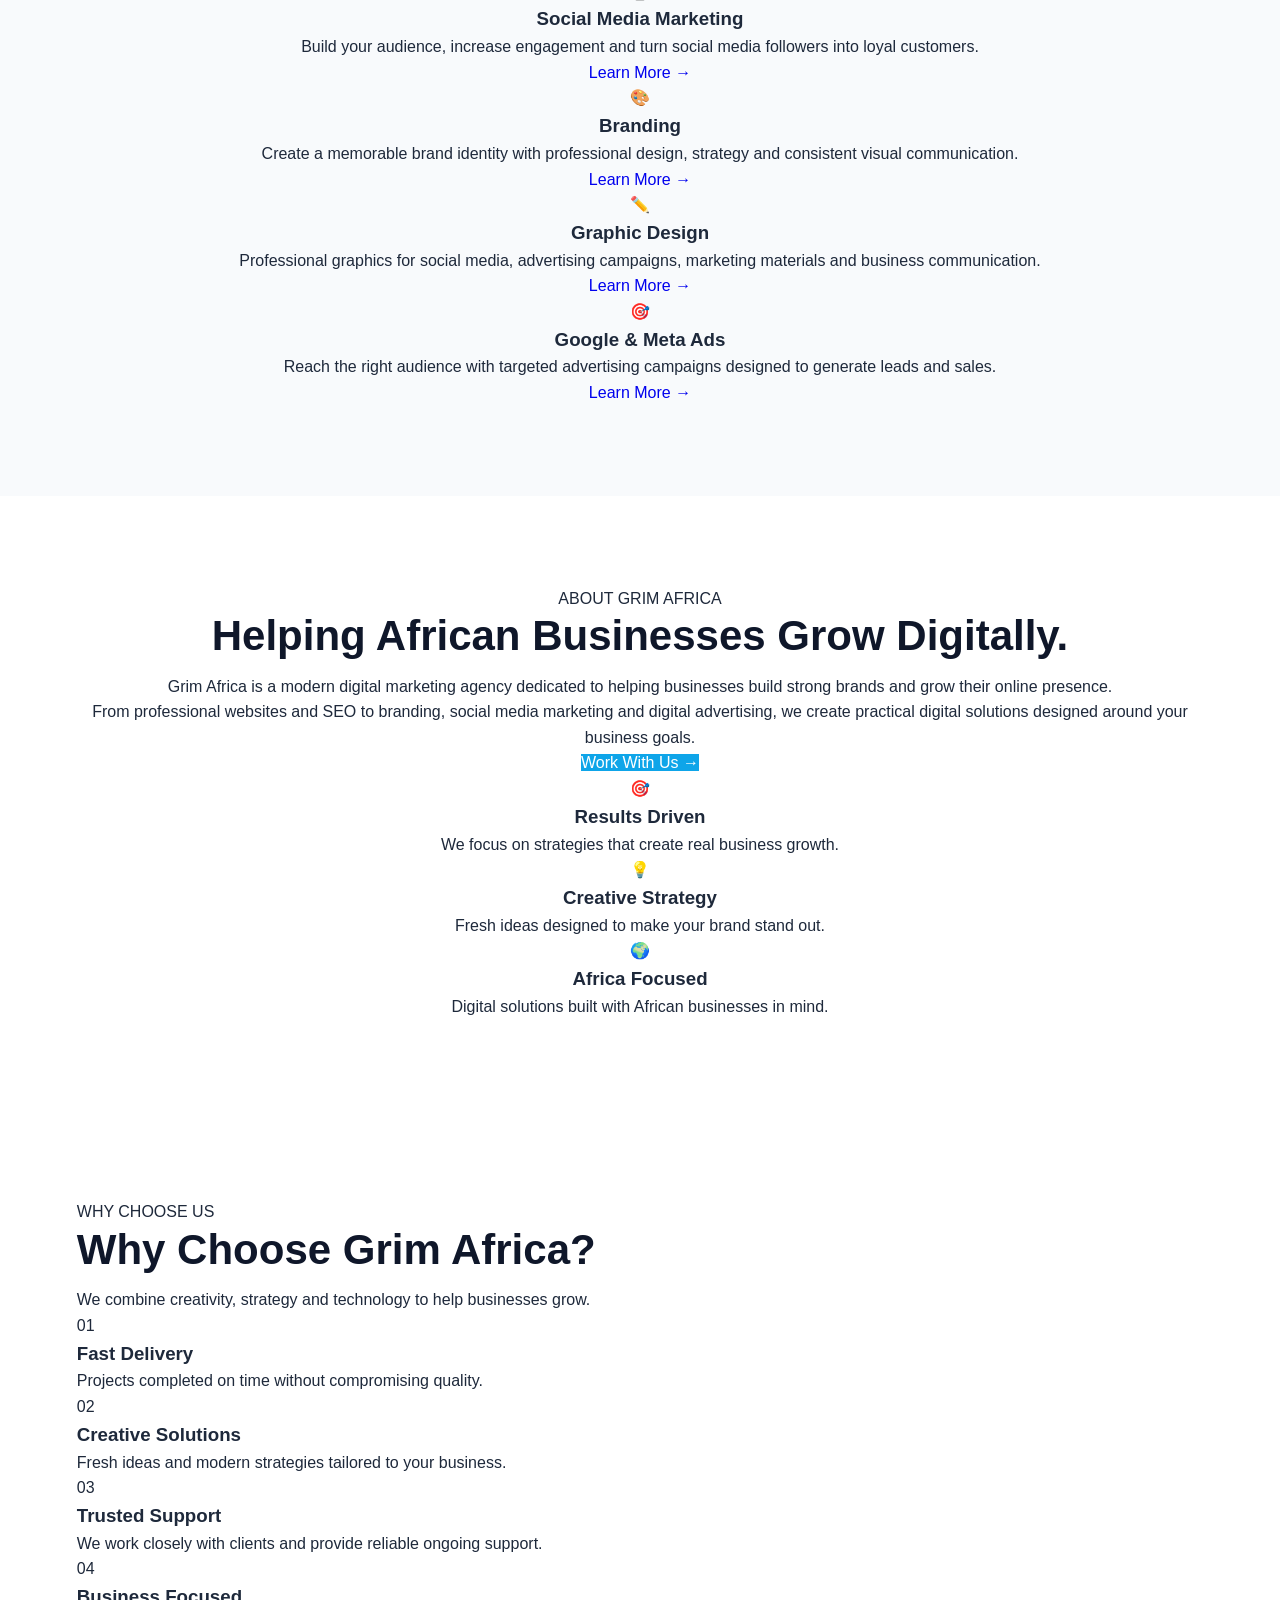
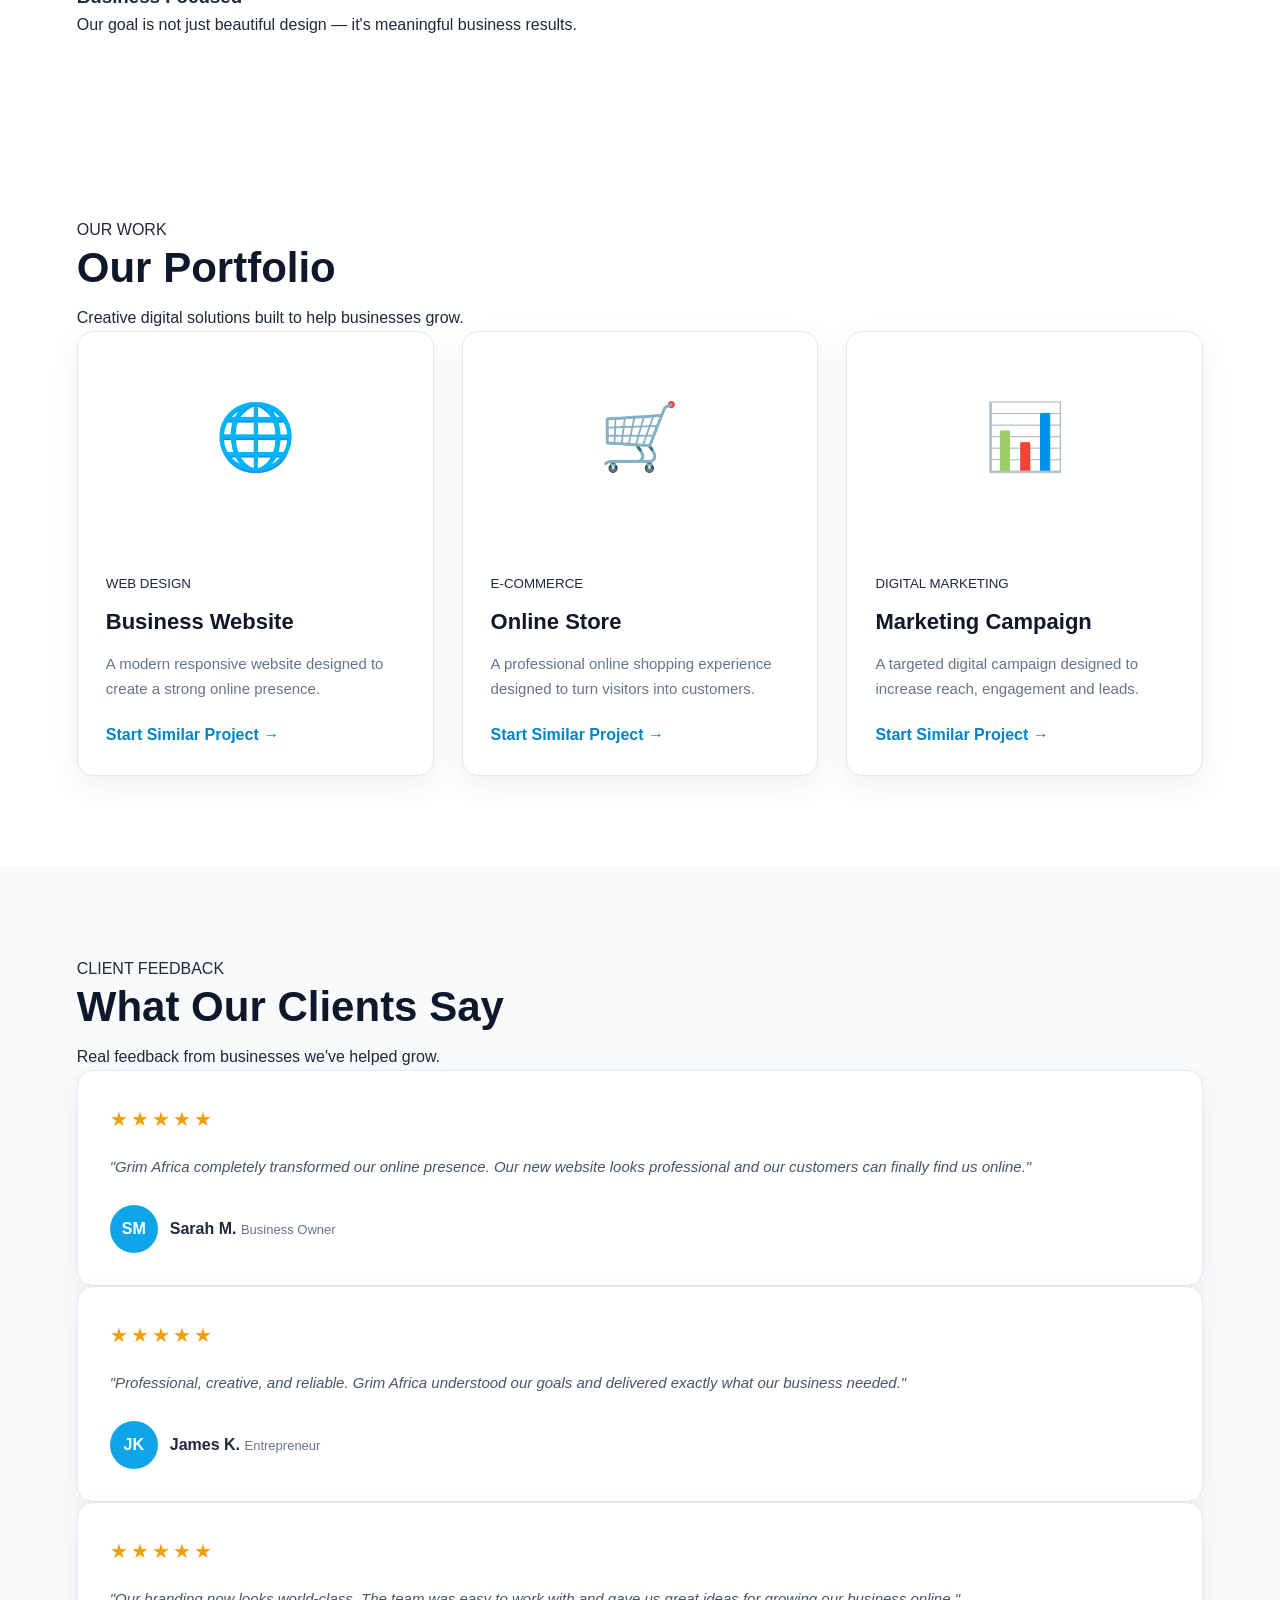
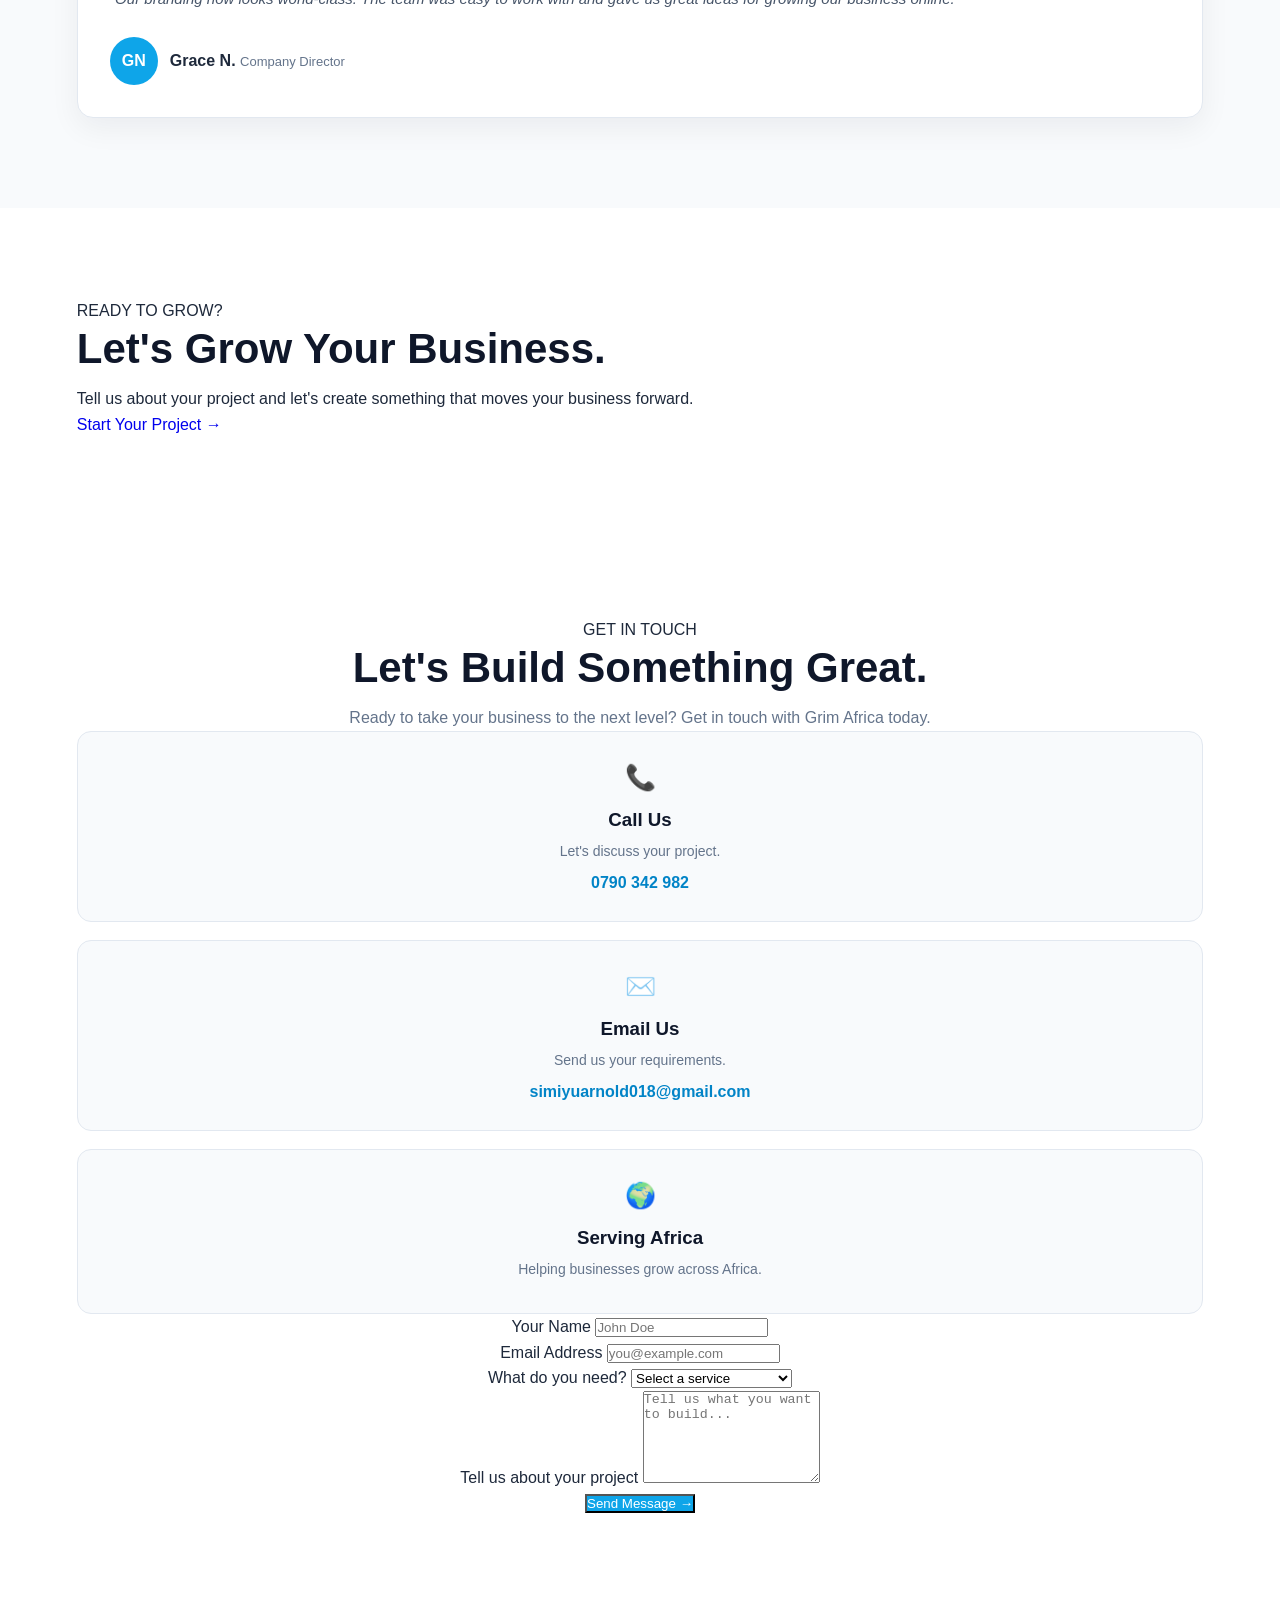
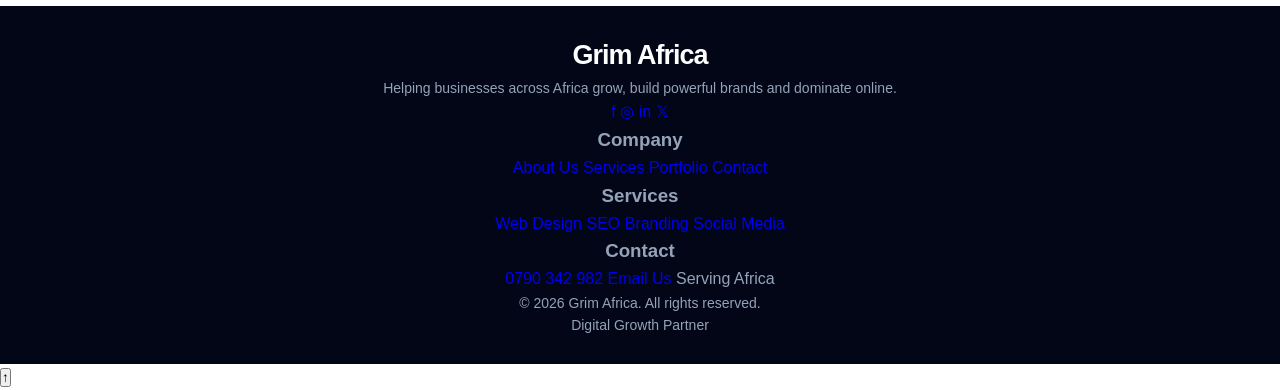
==== commit 2e1ccb73: "Update index.html" ====
--- a/index.html
+++ b/index.html
@@ -1,856 +1,1207 @@
 <!DOCTYPE html>
 <html lang="en">
-
 <head>
-    <meta charset="UTF-8">
-    <meta name="viewport" content="width=device-width, initial-scale=1.0">
-
-    <title>Grim Africa | Digital Marketing Agency</title>
-
-    <meta name="description"
-        content="Grim Africa helps businesses across Africa grow through web design, SEO, branding, social media marketing, Google Ads and digital marketing.">
-
-    <meta name="keywords"
-        content="Grim Africa, digital marketing agency, web design, SEO, branding, social media marketing, Google Ads, Africa">
-
-    <meta name="author" content="Grim Africa">
-
-    <link rel="stylesheet" href="style.css">
-
-    <!-- Google Fonts -->
-    <link rel="preconnect" href="https://fonts.googleapis.com">
-    <link rel="preconnect" href="https://fonts.gstatic.com" crossorigin>
-
-    <link
-        href="https://fonts.googleapis.com/css2?family=Poppins:wght@300;400;500;600;700;800&display=swap"
-        rel="stylesheet">
-
+  <meta charset="UTF-8">
+
+  <meta name="viewport" content="width=device-width, initial-scale=1.0">
+
+  <title>Grim Africa | Digital Marketing Agency</title>
+
+  <meta
+    name="description"
+    content="Grim Africa helps businesses across Africa grow online through web design, SEO, branding, social media marketing, graphic design and digital advertising."
+  >
+
+  <meta
+    name="keywords"
+    content="Grim Africa, digital marketing Africa, web design Kenya, SEO, branding, social media marketing, graphic design, Google Ads"
+  >
+
+  <meta name="author" content="Grim Africa">
+
+  <meta property="og:title" content="Grim Africa | Digital Growth Partner">
+  <meta
+    property="og:description"
+    content="Grow your business. Build your brand. Dominate online."
+  >
+  <meta property="og:type" content="website">
+
+  <link rel="stylesheet" href="style.css">
+
+  <!-- Google Fonts -->
+  <link rel="preconnect" href="https://fonts.googleapis.com">
+  <link rel="preconnect" href="https://fonts.gstatic.com" crossorigin>
+  <link
+    href="https://fonts.googleapis.com/css2?family=Inter:wght@400;500;600;700;800;900&display=swap"
+    rel="stylesheet"
+  >
 </head>
 
 <body>
 
-    <!-- ================= HEADER ================= -->
-
-    <header>
-
-        <nav class="navbar">
-
-            <div class="logo">
-                Grim Africa
-            </div>
-
-            <ul class="nav-links">
-
-                <li>
-                    <a href="#home">Home</a>
-                </li>
-
-                <li>
-                    <a href="#services">Services</a>
-                </li>
-
-                <li>
-                    <a href="#about">About</a>
-                </li>
-
-                <li>
-                    <a href="#portfolio">Portfolio</a>
-                </li>
-
-                <li>
-                    <a href="#contact">Contact</a>
-                </li>
-
-            </ul>
-
-            <a href="#contact" class="hire-btn">
-                Get Started
+  <!-- ================= HEADER ================= -->
+
+  <header class="header" id="header">
+
+    <div class="container nav-container">
+
+      <a href="#home" class="logo">
+        Grim <span>Africa</span>
+      </a>
+
+      <nav class="nav" id="nav">
+
+        <a href="#home" class="nav-link active">Home</a>
+        <a href="#services" class="nav-link">Services</a>
+        <a href="#about" class="nav-link">About</a>
+        <a href="#portfolio" class="nav-link">Portfolio</a>
+        <a href="#testimonials" class="nav-link">Reviews</a>
+        <a href="#contact" class="nav-link">Contact</a>
+
+        <a href="#contact" class="nav-button">
+          Get Started
+        </a>
+
+      </nav>
+
+      <button class="menu-button" id="menuButton" aria-label="Open menu">
+        ☰
+      </button>
+
+    </div>
+
+  </header>
+
+
+  <!-- ================= HERO ================= -->
+
+  <main>
+
+    <section class="hero" id="home">
+
+      <div class="hero-overlay"></div>
+
+      <div class="container hero-container">
+
+        <div class="hero-content">
+
+          <div class="hero-badge">
+            🚀 Africa's Digital Growth Partner
+          </div>
+
+          <h1>
+            Grow Your Business.
+            <span>Build Your Brand.</span>
+            Dominate Online.
+          </h1>
+
+          <p>
+            Grim Africa helps businesses grow through professional web design,
+            SEO, branding, social media marketing, digital advertising,
+            and creative strategies that produce measurable results.
+          </p>
+
+          <div class="hero-buttons">
+
+            <a href="#contact" class="btn btn-primary">
+              Start Your Project →
             </a>
 
-        </nav>
-
-    </header>
-
-
-    <!-- ================= HERO ================= -->
-
-    <section class="hero" id="home">
-
-        <div class="hero-content">
-
-            <span class="hero-badge">
-                🚀 Africa's Digital Growth Partner
-            </span>
-
-            <h1>
-                Grow Your Business.<br>
-                Build Your Brand.<br>
-                Dominate Online.
-            </h1>
+            <a href="#portfolio" class="btn btn-outline">
+              View Our Work
+            </a>
+
+          </div>
+
+          <div class="hero-trust">
+
+            <div>
+              <strong>100+</strong>
+              <span>Projects</span>
+            </div>
+
+            <div>
+              <strong>50+</strong>
+              <span>Clients</span>
+            </div>
+
+            <div>
+              <strong>24/7</strong>
+              <span>Support</span>
+            </div>
+
+          </div>
+
+        </div>
+
+      </div>
+
+      <div class="scroll-indicator">
+        <span>Scroll to explore</span>
+        <div class="scroll-line"></div>
+      </div>
+
+    </section>
+
+
+    <!-- ================= STATS ================= -->
+
+    <section class="stats">
+
+      <div class="container stats-grid">
+
+        <div class="stat-item">
+          <strong>100+</strong>
+          <span>Projects Completed</span>
+        </div>
+
+        <div class="stat-item">
+          <strong>50+</strong>
+          <span>Happy Clients</span>
+        </div>
+
+        <div class="stat-item">
+          <strong>5+</strong>
+          <span>Years Experience</span>
+        </div>
+
+        <div class="stat-item">
+          <strong>24/7</strong>
+          <span>Customer Support</span>
+        </div>
+
+      </div>
+
+    </section>
+
+
+    <!-- ================= SERVICES ================= -->
+
+    <section class="section services-section" id="services">
+
+      <div class="container">
+
+        <div class="section-heading">
+
+          <span class="section-label">
+            WHAT WE DO
+          </span>
+
+          <h2>
+            Digital Solutions That
+            <span>Drive Growth</span>
+          </h2>
+
+          <p>
+            Everything your business needs to build a powerful digital
+            presence and reach more customers.
+          </p>
+
+        </div>
+
+
+        <div class="services-grid">
+
+          <article class="service-card">
+
+            <div class="service-icon">🌐</div>
+
+            <h3>Website Design</h3>
 
             <p>
-                Grim Africa helps businesses grow through professional
-                web design, SEO, branding, digital marketing, social media
-                management, Google Ads, and creative strategies that
-                produce measurable results.
+              Modern, fast and responsive websites designed to attract
+              visitors and turn them into customers.
             </p>
 
-            <div class="hero-buttons">
-
-                <a href="#services" class="btn-primary">
-                    Explore Services
+            <a href="#contact">Learn More →</a>
+
+          </article>
+
+
+          <article class="service-card">
+
+            <div class="service-icon">📈</div>
+
+            <h3>SEO Optimization</h3>
+
+            <p>
+              Improve your search engine visibility and attract more
+              potential customers through organic traffic.
+            </p>
+
+            <a href="#contact">Learn More →</a>
+
+          </article>
+
+
+          <article class="service-card">
+
+            <div class="service-icon">📱</div>
+
+            <h3>Social Media Marketing</h3>
+
+            <p>
+              Build your audience, increase engagement and turn social
+              media followers into loyal customers.
+            </p>
+
+            <a href="#contact">Learn More →</a>
+
+          </article>
+
+
+          <article class="service-card">
+
+            <div class="service-icon">🎨</div>
+
+            <h3>Branding</h3>
+
+            <p>
+              Create a memorable brand identity with professional design,
+              strategy and consistent visual communication.
+            </p>
+
+            <a href="#contact">Learn More →</a>
+
+          </article>
+
+
+          <article class="service-card">
+
+            <div class="service-icon">✏️</div>
+
+            <h3>Graphic Design</h3>
+
+            <p>
+              Professional graphics for social media, advertising campaigns,
+              marketing materials and business communication.
+            </p>
+
+            <a href="#contact">Learn More →</a>
+
+          </article>
+
+
+          <article class="service-card">
+
+            <div class="service-icon">🎯</div>
+
+            <h3>Google & Meta Ads</h3>
+
+            <p>
+              Reach the right audience with targeted advertising campaigns
+              designed to generate leads and sales.
+            </p>
+
+            <a href="#contact">Learn More →</a>
+
+          </article>
+
+        </div>
+
+      </div>
+
+    </section>
+
+
+    <!-- ================= ABOUT ================= -->
+
+    <section class="section about-section" id="about">
+
+      <div class="container about-grid">
+
+        <div class="about-content">
+
+          <span class="section-label">
+            ABOUT GRIM AFRICA
+          </span>
+
+          <h2>
+            Helping African Businesses
+            <span>Grow Digitally.</span>
+          </h2>
+
+          <p>
+            Grim Africa is a modern digital marketing agency dedicated to
+            helping businesses build strong brands and grow their online
+            presence.
+          </p>
+
+          <p>
+            From professional websites and SEO to branding, social media
+            marketing and digital advertising, we create practical digital
+            solutions designed around your business goals.
+          </p>
+
+          <a href="#contact" class="btn btn-primary">
+            Work With Us →
+          </a>
+
+        </div>
+
+
+        <div class="about-features">
+
+          <div class="feature-card">
+
+            <div class="feature-icon">🎯</div>
+
+            <div>
+              <h3>Results Driven</h3>
+
+              <p>
+                We focus on strategies that create real business growth.
+              </p>
+            </div>
+
+          </div>
+
+
+          <div class="feature-card">
+
+            <div class="feature-icon">💡</div>
+
+            <div>
+              <h3>Creative Strategy</h3>
+
+              <p>
+                Fresh ideas designed to make your brand stand out.
+              </p>
+            </div>
+
+          </div>
+
+
+          <div class="feature-card">
+
+            <div class="feature-icon">🌍</div>
+
+            <div>
+              <h3>Africa Focused</h3>
+
+              <p>
+                Digital solutions built with African businesses in mind.
+              </p>
+            </div>
+
+          </div>
+
+        </div>
+
+      </div>
+
+    </section>
+
+
+    <!-- ================= WHY US ================= -->
+
+    <section class="section why-section">
+
+      <div class="container">
+
+        <div class="section-heading">
+
+          <span class="section-label">
+            WHY CHOOSE US
+          </span>
+
+          <h2>
+            Why Choose
+            <span>Grim Africa?</span>
+          </h2>
+
+          <p>
+            We combine creativity, strategy and technology to help
+            businesses grow.
+          </p>
+
+        </div>
+
+
+        <div class="why-grid">
+
+          <div class="why-card">
+
+            <div class="why-number">01</div>
+
+            <h3>Fast Delivery</h3>
+
+            <p>
+              Projects completed on time without compromising quality.
+            </p>
+
+          </div>
+
+
+          <div class="why-card">
+
+            <div class="why-number">02</div>
+
+            <h3>Creative Solutions</h3>
+
+            <p>
+              Fresh ideas and modern strategies tailored to your business.
+            </p>
+
+          </div>
+
+
+          <div class="why-card">
+
+            <div class="why-number">03</div>
+
+            <h3>Trusted Support</h3>
+
+            <p>
+              We work closely with clients and provide reliable ongoing
+              support.
+            </p>
+
+          </div>
+
+
+          <div class="why-card">
+
+            <div class="why-number">04</div>
+
+            <h3>Business Focused</h3>
+
+            <p>
+              Our goal is not just beautiful design — it's meaningful
+              business results.
+            </p>
+
+          </div>
+
+        </div>
+
+      </div>
+
+    </section>
+
+
+    <!-- ================= PORTFOLIO ================= -->
+
+    <section class="section portfolio-section" id="portfolio">
+
+      <div class="container">
+
+        <div class="section-heading">
+
+          <span class="section-label">
+            OUR WORK
+          </span>
+
+          <h2>
+            Our <span>Portfolio</span>
+          </h2>
+
+          <p>
+            Creative digital solutions built to help businesses grow.
+          </p>
+
+        </div>
+
+
+        <div class="portfolio-grid">
+
+          <article class="portfolio-card">
+
+            <div class="portfolio-image website-image">
+              <span>🌐</span>
+            </div>
+
+            <div class="portfolio-content">
+
+              <small>WEB DESIGN</small>
+
+              <h3>Business Website</h3>
+
+              <p>
+                A modern responsive website designed to create a strong
+                online presence.
+              </p>
+
+              <a href="#contact">
+                Start Similar Project →
+              </a>
+
+            </div>
+
+          </article>
+
+
+          <article class="portfolio-card">
+
+            <div class="portfolio-image ecommerce-image">
+              <span>🛒</span>
+            </div>
+
+            <div class="portfolio-content">
+
+              <small>E-COMMERCE</small>
+
+              <h3>Online Store</h3>
+
+              <p>
+                A professional online shopping experience designed to
+                turn visitors into customers.
+              </p>
+
+              <a href="#contact">
+                Start Similar Project →
+              </a>
+
+            </div>
+
+          </article>
+
+
+          <article class="portfolio-card">
+
+            <div class="portfolio-image marketing-image">
+              <span>📊</span>
+            </div>
+
+            <div class="portfolio-content">
+
+              <small>DIGITAL MARKETING</small>
+
+              <h3>Marketing Campaign</h3>
+
+              <p>
+                A targeted digital campaign designed to increase reach,
+                engagement and leads.
+              </p>
+
+              <a href="#contact">
+                Start Similar Project →
+              </a>
+
+            </div>
+
+          </article>
+
+        </div>
+
+      </div>
+
+    </section>
+
+
+    <!-- ================= TESTIMONIALS ================= -->
+
+    <section class="section testimonials-section" id="testimonials">
+
+      <div class="container">
+
+        <div class="section-heading">
+
+          <span class="section-label">
+            CLIENT FEEDBACK
+          </span>
+
+          <h2>
+            What Our Clients
+            <span>Say</span>
+          </h2>
+
+          <p>
+            Real feedback from businesses we've helped grow.
+          </p>
+
+        </div>
+
+
+        <div class="testimonials-grid">
+
+          <article class="testimonial-card">
+
+            <div class="stars">
+              ★★★★★
+            </div>
+
+            <p class="testimonial-text">
+              "Grim Africa completely transformed our online presence.
+              Our new website looks professional and our customers can
+              finally find us online."
+            </p>
+
+            <div class="client">
+
+              <div class="client-avatar">
+                SM
+              </div>
+
+              <div>
+                <strong>Sarah M.</strong>
+                <span>Business Owner</span>
+              </div>
+
+            </div>
+
+          </article>
+
+
+          <article class="testimonial-card">
+
+            <div class="stars">
+              ★★★★★
+            </div>
+
+            <p class="testimonial-text">
+              "Professional, creative, and reliable. Grim Africa
+              understood our goals and delivered exactly what our
+              business needed."
+            </p>
+
+            <div class="client">
+
+              <div class="client-avatar">
+                JK
+              </div>
+
+              <div>
+                <strong>James K.</strong>
+                <span>Entrepreneur</span>
+              </div>
+
+            </div>
+
+          </article>
+
+
+          <article class="testimonial-card">
+
+            <div class="stars">
+              ★★★★★
+            </div>
+
+            <p class="testimonial-text">
+              "Our branding now looks world-class. The team was easy
+              to work with and gave us great ideas for growing our
+              business online."
+            </p>
+
+            <div class="client">
+
+              <div class="client-avatar">
+                GN
+              </div>
+
+              <div>
+                <strong>Grace N.</strong>
+                <span>Company Director</span>
+              </div>
+
+            </div>
+
+          </article>
+
+        </div>
+
+      </div>
+
+    </section>
+
+
+    <!-- ================= CTA ================= -->
+
+    <section class="cta-section">
+
+      <div class="container cta-content">
+
+        <span class="section-label">
+          READY TO GROW?
+        </span>
+
+        <h2>
+          Let's Grow Your
+          <span>Business.</span>
+        </h2>
+
+        <p>
+          Tell us about your project and let's create something
+          that moves your business forward.
+        </p>
+
+        <a href="#contact" class="btn btn-white">
+          Start Your Project →
+        </a>
+
+      </div>
+
+    </section>
+
+
+    <!-- ================= CONTACT ================= -->
+
+    <section class="section contact-section" id="contact">
+
+      <div class="container">
+
+        <div class="section-heading">
+
+          <span class="section-label">
+            GET IN TOUCH
+          </span>
+
+          <h2>
+            Let's Build Something
+            <span>Great.</span>
+          </h2>
+
+          <p>
+            Ready to take your business to the next level?
+            Get in touch with Grim Africa today.
+          </p>
+
+        </div>
+
+
+        <div class="contact-grid">
+
+          <div class="contact-info">
+
+            <div class="contact-card">
+
+              <div class="contact-icon">
+                📞
+              </div>
+
+              <div>
+                <h3>Call Us</h3>
+
+                <p>
+                  Let's discuss your project.
+                </p>
+
+                <a href="tel:0790342982">
+                  0790 342 982
                 </a>
-
-                <a href="#contact" class="btn-secondary">
-                    Free Consultation
+              </div>
+
+            </div>
+
+
+            <div class="contact-card">
+
+              <div class="contact-icon">
+                ✉️
+              </div>
+
+              <div>
+                <h3>Email Us</h3>
+
+                <p>
+                  Send us your requirements.
+                </p>
+
+                <a href="mailto:simiyuarnold018@gmail.com">
+                  simiyuarnold018@gmail.com
                 </a>
-
-            </div>
-
-        </div>
+              </div>
+
+            </div>
+
+
+            <div class="contact-card">
+
+              <div class="contact-icon">
+                🌍
+              </div>
+
+              <div>
+                <h3>Serving Africa</h3>
+
+                <p>
+                  Helping businesses grow across Africa.
+                </p>
+              </div>
+
+            </div>
+
+          </div>
+
+
+          <div class="contact-form-wrapper">
+
+            <form
+              class="contact-form"
+              action="mailto:simiyuarnold018@gmail.com"
+              method="post"
+              enctype="text/plain"
+            >
+
+              <div class="form-row">
+
+                <div class="form-group">
+
+                  <label for="name">
+                    Your Name
+                  </label>
+
+                  <input
+                    type="text"
+                    id="name"
+                    name="Name"
+                    placeholder="John Doe"
+                    required
+                  >
+
+                </div>
+
+
+                <div class="form-group">
+
+                  <label for="email">
+                    Email Address
+                  </label>
+
+                  <input
+                    type="email"
+                    id="email"
+                    name="Email"
+                    placeholder="you@example.com"
+                    required
+                  >
+
+                </div>
+
+              </div>
+
+
+              <div class="form-group">
+
+                <label for="service">
+                  What do you need?
+                </label>
+
+                <select id="service" name="Service">
+
+                  <option value="">
+                    Select a service
+                  </option>
+
+                  <option value="Website Design">
+                    Website Design
+                  </option>
+
+                  <option value="SEO">
+                    SEO Optimization
+                  </option>
+
+                  <option value="Social Media">
+                    Social Media Marketing
+                  </option>
+
+                  <option value="Branding">
+                    Branding
+                  </option>
+
+                  <option value="Graphic Design">
+                    Graphic Design
+                  </option>
+
+                  <option value="Google and Meta Ads">
+                    Google & Meta Ads
+                  </option>
+
+                  <option value="Other">
+                    Other
+                  </option>
+
+                </select>
+
+              </div>
+
+
+              <div class="form-group">
+
+                <label for="message">
+                  Tell us about your project
+                </label>
+
+                <textarea
+                  id="message"
+                  name="Message"
+                  rows="6"
+                  placeholder="Tell us what you want to build..."
+                  required
+                ></textarea>
+
+              </div>
+
+
+              <button type="submit" class="btn btn-primary form-button">
+                Send Message →
+              </button>
+
+            </form>
+
+          </div>
+
+        </div>
+
+      </div>
 
     </section>
 
-
-    <!-- ================= SERVICES ================= -->
-
-    <section id="services" class="services-section">
-
-        <div class="section-title">
-
-            <h2>
-                Our Services
-            </h2>
-
-            <p>
-                Everything your business needs to grow online.
-            </p>
-
-        </div>
-
-
-        <div class="services">
-
-            <div class="card">
-
-                <h3>
-                    🌐 Website Design
-                </h3>
-
-                <p>
-                    Modern, responsive websites that attract visitors
-                    and convert them into customers.
-                </p>
-
-            </div>
-
-
-            <div class="card">
-
-                <h3>
-                    📈 SEO Optimization
-                </h3>
-
-                <p>
-                    Improve your Google rankings and increase
-                    organic traffic.
-                </p>
-
-            </div>
-
-
-            <div class="card">
-
-                <h3>
-                    📱 Social Media Marketing
-                </h3>
-
-                <p>
-                    Build your audience and engage customers
-                    across major social media platforms.
-                </p>
-
-            </div>
-
-
-            <div class="card">
-
-                <h3>
-                    🎨 Branding
-                </h3>
-
-                <p>
-                    Create a memorable brand identity with
-                    professional design and strategy.
-                </p>
-
-            </div>
-
-
-            <div class="card">
-
-                <h3>
-                    💻 Graphic Design
-                </h3>
-
-                <p>
-                    High-quality graphics for businesses,
-                    advertising campaigns, and social media.
-                </p>
-
-            </div>
-
-
-            <div class="card">
-
-                <h3>
-                    📢 Google & Facebook Ads
-                </h3>
-
-                <p>
-                    Reach the right audience and generate more
-                    leads with targeted advertising.
-                </p>
-
-            </div>
-
-        </div>
-
-    </section>
-
-
-    <!-- ================= WHY CHOOSE US ================= -->
-
-    <section id="why">
-
-        <div class="section-title">
-
-            <h2>
-                Why Choose Grim Africa?
-            </h2>
-
-            <p>
-                We combine creativity, strategy, and technology
-                to help businesses grow.
-            </p>
-
-        </div>
-
-
-        <div class="services">
-
-            <div class="card">
-
-                <h3>
-                    ⚡ Fast Delivery
-                </h3>
-
-                <p>
-                    Projects completed on time without
-                    compromising quality.
-                </p>
-
-            </div>
-
-
-            <div class="card">
-
-                <h3>
-                    💡 Creative Solutions
-                </h3>
-
-                <p>
-                    Fresh ideas and modern strategies tailored
-                    to your business.
-                </p>
-
-            </div>
-
-
-            <div class="card">
-
-                <h3>
-                    🤝 Trusted Support
-                </h3>
-
-                <p>
-                    We work closely with clients and provide
-                    reliable ongoing support.
-                </p>
-
-            </div>
-
-        </div>
-
-    </section>
-
-
-    <!-- ================= ABOUT ================= -->
-
-    <section id="about" class="about-section">
-
-        <div class="about-container">
-
-            <div class="about-content">
-
-                <span class="about-label">
-                    ABOUT GRIM AFRICA
-                </span>
-
-                <h2>
-                    Helping African Businesses
-                    <span>Grow Digitally.</span>
-                </h2>
-
-                <p>
-                    Grim Africa is a modern digital marketing agency
-                    dedicated to helping businesses build strong brands
-                    and grow their online presence.
-                </p>
-
-                <p>
-                    From professional websites and SEO to branding,
-                    social media marketing and digital advertising,
-                    we create practical digital solutions designed
-                    around your business goals.
-                </p>
-
-                <a href="#contact" class="about-button">
-                    Work With Us →
-                </a>
-
-            </div>
-
-
-            <div class="about-features">
-
-                <div class="about-feature">
-
-                    <div class="feature-icon">
-                        🎯
-                    </div>
-
-                    <div>
-
-                        <h3>
-                            Results Driven
-                        </h3>
-
-                        <p>
-                            We focus on strategies that create
-                            real business growth.
-                        </p>
-
-                    </div>
-
-                </div>
-
-
-                <div class="about-feature">
-
-                    <div class="feature-icon">
-                        💡
-                    </div>
-
-                    <div>
-
-                        <h3>
-                            Creative Strategy
-                        </h3>
-
-                        <p>
-                            Fresh ideas designed to make
-                            your brand stand out.
-                        </p>
-
-                    </div>
-
-                </div>
-
-
-                <div class="about-feature">
-
-                    <div class="feature-icon">
-                        🌍
-                    </div>
-
-                    <div>
-
-                        <h3>
-                            Africa Focused
-                        </h3>
-
-                        <p>
-                            Digital solutions built with
-                            African businesses in mind.
-                        </p>
-
-                    </div>
-
-                </div>
-
-            </div>
-
-        </div>
-
-    </section>
-
-
-    <!-- ================= STATS ================= -->
-
-    <section class="stats">
-
-        <div class="stat">
-
-            <h2>
-                100+
-            </h2>
-
-            <p>
-                Projects Completed
-            </p>
-
-        </div>
-
-
-        <div class="stat">
-
-            <h2>
-                50+
-            </h2>
-
-            <p>
-                Happy Clients
-            </p>
-
-        </div>
-
-
-        <div class="stat">
-
-            <h2>
-                5+
-            </h2>
-
-            <p>
-                Years of Experience
-            </p>
-
-        </div>
-
-
-        <div class="stat">
-
-            <h2>
-                24/7
-            </h2>
-
-            <p>
-                Customer Support
-            </p>
-
-        </div>
-
-    </section>
-
-
-    <!-- ================= PORTFOLIO ================= -->
-
-    <section id="portfolio" class="portfolio-section">
-
-        <div class="section-title">
-
-            <h2>
-                Our Portfolio
-            </h2>
-
-            <p>
-                Creative digital solutions built to help businesses grow.
-            </p>
-
-        </div>
-
-
-        <div class="portfolio-grid">
-
-
-            <div class="portfolio-card">
-
-                <div class="portfolio-image website-project">
-
-                    <span>
-                        🌐
-                    </span>
-
-                </div>
-
-                <div class="portfolio-content">
-
-                    <span class="portfolio-category">
-                        Web Design
-                    </span>
-
-                    <h3>
-                        Business Website
-                    </h3>
-
-                    <p>
-                        A modern, responsive website designed
-                        to create a strong online presence.
-                    </p>
-
-                    <a href="#contact">
-                        Start a Project →
-                    </a>
-
-                </div>
-
-            </div>
-
-
-            <div class="portfolio-card">
-
-                <div class="portfolio-image ecommerce-project">
-
-                    <span>
-                        🛒
-                    </span>
-
-                </div>
-
-                <div class="portfolio-content">
-
-                    <span class="portfolio-category">
-                        E-Commerce
-                    </span>
-
-                    <h3>
-                        Online Store
-                    </h3>
-
-                    <p>
-                        A professional online shopping experience
-                        designed to turn visitors into customers.
-                    </p>
-
-                    <a href="#contact">
-                        Start a Project →
-                    </a>
-
-                </div>
-
-            </div>
-
-
-            <div class="portfolio-card">
-
-                <div class="portfolio-image marketing-project">
-
-                    <span>
-                        📈
-                    </span>
-
-                </div>
-
-                <div class="portfolio-content">
-
-                    <span class="portfolio-category">
-                        Digital Marketing
-                    </span>
-
-                    <h3>
-                        Marketing Campaign
-                    </h3>
-
-                    <p>
-                        A targeted digital campaign designed
-                        to increase reach and engagement.
-                    </p>
-
-                    <a href="#contact">
-                        Start a Project →
-                    </a>
-
-                </div>
-
-            </div>
-
-        </div>
-
-    </section>
-
-
-    <!-- ================= TESTIMONIALS ================= -->
-
-    <section id="testimonials" class="testimonials-section">
-
-        <div class="section-title">
-
-            <h2>
-                What Our Clients Say
-            </h2>
-
-            <p>
-                Real feedback from businesses we've helped grow.
-            </p>
-
-        </div>
-
-
-        <div class="testimonial-grid">
-
-
-            <div class="testimonial-card">
-
-                <div class="stars">
-                    ★★★★★
-                </div>
-
-                <p>
-                    "Grim Africa completely transformed our online
-                    presence. Our new website looks professional
-                    and our customers can finally find us online."
-                </p>
-
-                <div class="client">
-
-                    <div class="client-avatar">
-                        SM
-                    </div>
-
-                    <div>
-
-                        <h3>
-                            Sarah M.
-                        </h3>
-
-                        <span>
-                            Business Owner
-                        </span>
-
-                    </div>
-
-                </div>
-
-            </div>
-
-
-            <div class="testimonial-card">
-
-                <div class="stars">
-                    ★★★★★
-                </div>
-
-                <p>
-                    "Professional, creative, and reliable.
-                    Grim Africa understood our goals and delivered
-                    exactly what our business needed."
-                </p>
-
-                <div class="client">
-
-                    <div class="client-avatar">
-                        JK
-                    </div>
-
-                    <div>
-
-                        <h3>
-                            James K.
-                        </h3>
-
-                        <span>
-                            Entrepreneur
-                        </span>
-
-                    </div>
-
-                </div>
-
-            </div>
-
-
-            <div class="testimonial-card">
-
-                <div class="stars">
-                    ★★★★★
-                </div>
-
-                <p>
-                    "Our branding now looks world-class.
-                    The team was easy to work with and gave us
-                    great ideas for growing our business online."
-                </p>
-
-                <div class="client">
-
-                    <div class="client-avatar">
-                        GN
-                    </div>
-
-                    <div>
-
-                        <h3>
-                            Grace N.
-                        </h3>
-
-                        <span>
-                            Company Director
-                        </span>
-
-                    </div>
-
-                </div>
-
-            </div>
-
-        </div>
-
-    </section>
-
-
-    <!-- ================= CONTACT ================= -->
-
-    <section id="contact" class="contact-section">
-
-        <div class="section-title">
-
-            <h2>
-                Let's Grow Your Business
-            </h2>
-
-            <p>
-                Ready to take your business to the next level?
-                Get in touch with Grim Africa today.
-            </p>
-
-        </div>
-
-
-        <div class="contact-container">
-
-
-            <div class="contact-info">
-
-
-                <div class="contact-card">
-
-                    <span class="contact-icon">
-                        📞
-                    </span>
-
-                    <h3>
-                        Call Us
-                    </h3>
-
-                    <p>
-                        Let's discuss your project.
-                    </p>
-
-                    <a href="tel:0790342982">
-                        0790342982
-                    </a>
-
-                </div>
-
-
-                <div class="contact-card">
-
-                    <span class="contact-icon">
-                        📧
-                    </span>
-
-                    <h3>
-                        Email Us
-                    </h3>
-
-                    <p>
-                        Send us your requirements.
-                    </p>
-
-                    <a href="mailto:simiyuarnold018@gmail.com">
-                        simiyuarnold018@gmail.com
-                    </a>
-
-                </div>
-
-
-                <div class="contact-card">
-
-                    <span class="contact-icon">
-                        🌍
-                    </span>
-
-                    <h3>
-                        Serving Africa
-                    </h3>
-
-                    <p>
-                        Helping businesses grow across Africa.
-                    </p>
-
-                </div>
-
-
-            </div>
-
-
-            <div class="contact-cta">
-
-                <h3>
-                    Ready to Get Started?
-                </h3>
-
-                <p>
-                    Tell us about your business and let's create
-                    a digital strategy that works for you.
-                </p>
-
-                <a
-                    href="mailto:simiyuarnold018@gmail.com"
-                    class="contact-button"
-                >
-                    Start Your Project →
-                </a>
-
-            </div>
-
-
-        </div>
-
-    </section>
-
-
-    <!-- ================= FOOTER ================= -->
-
-    <footer>
+  </main>
+
+
+  <!-- ================= FOOTER ================= -->
+
+  <footer class="footer">
+
+    <div class="container footer-grid">
+
+      <div class="footer-brand">
+
+        <a href="#home" class="logo">
+          Grim <span>Africa</span>
+        </a>
 
         <p>
-            &copy; 2026 Grim Africa. All Rights Reserved.
+          Helping businesses across Africa grow,
+          build powerful brands and dominate online.
         </p>
 
-    </footer>
-
-
-    <!-- ================= WHATSAPP FLOATING BUTTON ================= -->
-
-    <a
-        href="https://wa.me/254790342982?text=Hello%20Grim%20Africa%2C%20I%27d%20like%20to%20discuss%20a%20project."
-        class="whatsapp-button"
-        target="_blank"
-        rel="noopener noreferrer"
-        aria-label="Contact Grim Africa on WhatsApp"
-    >
-
-        💬
+        <div class="social-links">
+
+          <a href="#" aria-label="Facebook">f</a>
+          <a href="#" aria-label="Instagram">◎</a>
+          <a href="#" aria-label="LinkedIn">in</a>
+          <a href="#" aria-label="X">𝕏</a>
+
+        </div>
+
+      </div>
+
+
+      <div class="footer-column">
+
+        <h3>Company</h3>
+
+        <a href="#about">About Us</a>
+        <a href="#services">Services</a>
+        <a href="#portfolio">Portfolio</a>
+        <a href="#contact">Contact</a>
+
+      </div>
+
+
+      <div class="footer-column">
+
+        <h3>Services</h3>
+
+        <a href="#services">Web Design</a>
+        <a href="#services">SEO</a>
+        <a href="#services">Branding</a>
+        <a href="#services">Social Media</a>
+
+      </div>
+
+
+      <div class="footer-column">
+
+        <h3>Contact</h3>
+
+        <a href="tel:0790342982">
+          0790 342 982
+        </a>
+
+        <a href="mailto:simiyuarnold018@gmail.com">
+          Email Us
+        </a>
 
         <span>
-            Chat on WhatsApp
+          Serving Africa
         </span>
 
-    </a>
-
+      </div>
+
+    </div>
+
+
+    <div class="footer-bottom">
+
+      <div class="container">
+
+        <p>
+          © 2026 Grim Africa. All rights reserved.
+        </p>
+
+        <p>
+          Digital Growth Partner
+        </p>
+
+      </div>
+
+    </div>
+
+  </footer>
+
+
+  <!-- ================= WHATSAPP ================= -->
+
+  <a
+    href="https://wa.me/254790342982?text=Hello%20Grim%20Africa,%20I%20would%20like%20to%20discuss%20a%20project."
+    class="whatsapp-button"
+    target="_blank"
+    rel="noopener"
+    aria-label="Chat with Grim Africa on WhatsApp"
+  >
+    <span>●</span>
+    Chat on WhatsApp
+  </a>
+
+
+  <!-- ================= BACK TO TOP ================= -->
+
+  <button
+    class="back-to-top"
+    id="backToTop"
+    aria-label="Back to top"
+  >
+    ↑
+  </button>
+
+
+  <!-- ================= JAVASCRIPT ================= -->
+
+  <script>
+
+    /* Mobile Menu */
+
+    const menuButton = document.getElementById("menuButton");
+    const nav = document.getElementById("nav");
+
+    menuButton.addEventListener("click", () => {
+      nav.classList.toggle("show");
+      menuButton.textContent = nav.classList.contains("show") ? "✕" : "☰";
+    });
+
+
+    /* Close menu after clicking link */
+
+    document.querySelectorAll(".nav-link, .nav-button").forEach(link => {
+
+      link.addEventListener("click", () => {
+
+        nav.classList.remove("show");
+        menuButton.textContent = "☰";
+
+      });
+
+    });
+
+
+    /* Header shadow on scroll */
+
+    const header = document.getElementById("header");
+
+    window.addEventListener("scroll", () => {
+
+      if (window.scrollY > 50) {
+        header.classList.add("scrolled");
+      } else {
+        header.classList.remove("scrolled");
+      }
+
+    });
+
+
+    /* Back to top */
+
+    const backToTop = document.getElementById("backToTop");
+
+    window.addEventListener("scroll", () => {
+
+      if (window.scrollY > 500) {
+        backToTop.classList.add("show");
+      } else {
+        backToTop.classList.remove("show");
+      }
+
+    });
+
+    backToTop.addEventListener("click", () => {
+
+      window.scrollTo({
+        top: 0,
+        behavior: "smooth"
+      });
+
+    });
+
+
+    /* Active navigation */
+
+    const sections = document.querySelectorAll("section[id]");
+    const navLinks = document.querySelectorAll(".nav-link");
+
+    window.addEventListener("scroll", () => {
+
+      let current = "";
+
+      sections.forEach(section => {
+
+        const sectionTop = section.offsetTop - 150;
+        const sectionHeight = section.clientHeight;
+
+        if (
+          window.scrollY >= sectionTop &&
+          window.scrollY < sectionTop + sectionHeight
+        ) {
+          current = section.getAttribute("id");
+        }
+
+      });
+
+      navLinks.forEach(link => {
+
+        link.classList.remove("active");
+
+        if (link.getAttribute("href") === "#" + current) {
+          link.classList.add("active");
+        }
+
+      });
+
+    });
+
+
+    /* Reveal animations */
+
+    const revealElements = document.querySelectorAll(
+      ".service-card, .portfolio-card, .testimonial-card, .why-card, .feature-card, .contact-card"
+    );
+
+    const observer = new IntersectionObserver(
+      entries => {
+
+        entries.forEach(entry => {
+
+          if (entry.isIntersecting) {
+
+            entry.target.classList.add("visible");
+
+          }
+
+        });
+
+      },
+      {
+        threshold: 0.12
+      }
+    );
+
+    revealElements.forEach(element => {
+      observer.observe(element);
+    });
+
+  </script>
 
 </body>
-
 </html>
--- a/style.css
+++ b/style.css
@@ -1,6 +1,10 @@
-/* =========================================
-   GRIM AFRICA - COMPLETE WEBSITE STYLES
-   ========================================= */
+/* =========================================================
+   GRIM AFRICA — PREMIUM WEBSITE STYLES
+   ========================================================= */
+
+/* =========================
+   RESET
+   ========================= */
 
 * {
     margin: 0;
@@ -13,625 +17,74 @@
 }
 
 body {
-    font-family: Arial, Helvetica, sans-serif;
+    font-family: "Poppins", Arial, Helvetica, sans-serif;
     color: #1e293b;
     background: #ffffff;
     line-height: 1.6;
-}
-
-/* =========================================
+    overflow-x: hidden;
+}
+
+img {
+    max-width: 100%;
+    display: block;
+}
+
+a {
+    text-decoration: none;
+}
+
+
+/* =========================
    NAVIGATION
-   ========================================= */
+   ========================= */
 
 header {
-    width: 100%;
     position: sticky;
     top: 0;
+    width: 100%;
     z-index: 1000;
 }
 
 .navbar {
     width: 100%;
     min-height: 75px;
-    padding: 0 8%;
+    padding: 0 6%;
     display: flex;
     align-items: center;
     justify-content: space-between;
-    background: #0f172a;
-    box-shadow: 0 4px 15px rgba(0, 0, 0, 0.15);
+    gap: 25px;
+
+    background: rgba(15, 23, 42, 0.97);
+    backdrop-filter: blur(12px);
+
+    box-shadow: 0 4px 20px rgba(0, 0, 0, 0.15);
 }
 
 .logo {
-    color: #ffffff;
-    font-size: 28px;
+    flex-shrink: 0;
+    color: #ffffff;
+    font-size: 27px;
     font-weight: 800;
     letter-spacing: -1px;
+    white-space: nowrap;
 }
 
 .nav-links {
     display: flex;
     align-items: center;
-    gap: 30px;
+    justify-content: center;
+    gap: 28px;
     list-style: none;
 }
 
 .nav-links a {
-    color: #ffffff;
-    text-decoration: none;
+    position: relative;
+    color: #ffffff;
     font-size: 15px;
     font-weight: 600;
-    transition: 0.3s ease;
-}
-
-.nav-links a:hover {
-    color: #38bdf8;
-}
-
-.hire-btn {
-    display: inline-block;
-    padding: 12px 22px;
-    background: #0ea5e9;
-    color: #ffffff;
-    text-decoration: none;
-    border-radius: 7px;
-    font-weight: 700;
-    transition: 0.3s ease;
-}
-
-.hire-btn:hover {
-    background: #0284c7;
-    transform: translateY(-2px);
-}
-
-/* =========================================
-   HERO
-   ========================================= */
-
-.hero {
-    min-height: 90vh;
-    padding: 100px 8%;
-    display: flex;
-    align-items: center;
-    justify-content: center;
-    text-align: center;
-    color: #ffffff;
-
-    background:
-        linear-gradient(
-            rgba(15, 23, 42, 0.82),
-            rgba(15, 23, 42, 0.88)
-        ),
-        url("https://images.unsplash.com/photo-1497366754035-f200968a6e72?auto=format&fit=crop&w=1800&q=85")
-        center / cover no-repeat;
-}
-
-.hero-content {
-    max-width: 900px;
-    margin: auto;
-}
-
-.hero-tag {
-    display: inline-block;
-    margin-bottom: 25px;
-    padding: 8px 16px;
-    border-radius: 30px;
-    background: rgba(14, 165, 233, 0.15);
-    border: 1px solid rgba(56, 189, 248, 0.5);
-    color: #7dd3fc;
-    font-size: 15px;
-    font-weight: 700;
-}
-
-.hero h1 {
-    font-size: clamp(42px, 6vw, 76px);
-    line-height: 1.08;
-    margin-bottom: 25px;
-    font-weight: 800;
-    letter-spacing: -2px;
-}
-
-.hero p {
-    max-width: 750px;
-    margin: 0 auto 35px;
-    font-size: 18px;
-    color: #e2e8f0;
-    line-height: 1.8;
-}
-
-.hero-buttons {
-    display: flex;
-    justify-content: center;
-    align-items: center;
-    gap: 15px;
-    flex-wrap: wrap;
-}
-
-.hero-buttons a {
-    display: inline-block;
-    padding: 14px 28px;
-    border-radius: 7px;
-    text-decoration: none;
-    font-weight: 700;
-    transition: 0.3s ease;
-}
-
-.btn-primary {
-    background: #0ea5e9;
-    color: #ffffff;
-}
-
-.btn-primary:hover {
-    background: #0284c7;
-    transform: translateY(-3px);
-}
-
-.btn-secondary {
-    background: #ffffff;
-    color: #0f172a;
-}
-
-.btn-secondary:hover {
-    background: #e2e8f0;
-    transform: translateY(-3px);
-}
-
-/* =========================================
-   GENERAL SECTIONS
-   ========================================= */
-
-section {
-    padding: 90px 8%;
-}
-
-section h2 {
-    text-align: center;
-    font-size: 42px;
-    line-height: 1.2;
-    margin-bottom: 15px;
-    color: #0f172a;
-}
-
-section > p {
-    max-width: 800px;
-    margin: 0 auto 40px;
-}
-
-/* =========================================
-   ABOUT
-   ========================================= */
-
-#about {
-    background: #ffffff;
-    text-align: center;
-}
-
-#about p {
-    max-width: 800px;
-    margin: auto;
-    color: #64748b;
-    font-size: 17px;
-}
-
-/* =========================================
-   SERVICES
-   ========================================= */
-
-#services {
-    background: #f8fafc;
-    text-align: center;
-}
-
-#services > p {
-    color: #64748b;
-    font-size: 17px;
-}
-
-.services {
-    max-width: 1200px;
-    margin: 50px auto 0;
-    display: grid;
-    grid-template-columns: repeat(3, 1fr);
-    gap: 25px;
-}
-
-.card {
-    background: #ffffff;
-    padding: 35px 28px;
-    border-radius: 14px;
-    text-align: left;
-    border: 1px solid #e2e8f0;
-    box-shadow: 0 8px 25px rgba(15, 23, 42, 0.06);
-    transition: 0.3s ease;
-}
-
-.card:hover {
-    transform: translateY(-8px);
-    box-shadow: 0 18px 35px rgba(15, 23, 42, 0.12);
-    border-color: #bae6fd;
-}
-
-.card h3 {
-    color: #0284c7;
-    font-size: 20px;
-    margin-bottom: 12px;
-}
-
-.card p {
-    color: #64748b;
-    font-size: 15px;
-    line-height: 1.7;
-}
-
-/* =========================================
-   STATS
-   ========================================= */
-
-.stats {
-    display: grid;
-    grid-template-columns: repeat(4, 1fr);
-    gap: 25px;
-    background: #0f172a;
-    color: #ffffff;
-    text-align: center;
-    padding: 70px 8%;
-}
-
-.stat {
-    padding: 20px;
-}
-
-.stat h2 {
-    color: #38bdf8;
-    font-size: 48px;
-    margin-bottom: 5px;
-}
-
-.stat p {
-    color: #cbd5e1;
-    font-size: 16px;
-}
-
-/* =========================================
-   CONTACT
-   ========================================= */
-
-#contact {
-    text-align: center;
-    background: #ffffff;
-}
-
-#contact p {
-    margin: 12px 0;
-    color: #475569;
-    font-size: 17px;
-}
-
-#contact strong {
-    color: #0f172a;
-}
-
-/* =========================================
-   FOOTER
-   ========================================= */
-
-footer {
-    background: #020617;
-    color: #94a3b8;
-    text-align: center;
-    padding: 25px 8%;
-}
-
-footer p {
-    margin: 0;
-    font-size: 14px;
-}
-
-/* =========================================
-   MOBILE RESPONSIVE
-   ========================================= */
-
-@media (max-width: 900px) {
-
-    .navbar {
-        padding: 18px 5%;
-        flex-wrap: wrap;
-        gap: 15px;
-    }
-
-    .nav-links {
-        gap: 15px;
-    }
-
-    .services {
-        grid-template-columns: repeat(2, 1fr);
-    }
-
-    .stats {
-        grid-template-columns: repeat(2, 1fr);
-    }
-}
-
-@media (max-width: 650px) {
-
-    .navbar {
-        justify-content: center;
-        padding: 20px 5%;
-    }
-
-    .logo {
-        width: 100%;
-        text-align: center;
-    }
-
-    .nav-links {
-        width: 100%;
-        justify-content: center;
-        flex-wrap: wrap;
-        gap: 12px 18px;
-    }
-
-    .hire-btn {
-        margin-top: 5px;
-    }
-
-    .hero {
-        min-height: 85vh;
-        padding: 80px 6%;
-    }
-
-    .hero h1 {
-        font-size: 42px;
-        letter-spacing: -1px;
-    }
-
-    .hero p {
-        font-size: 16px;
-    }
-
-    section {
-        padding: 65px 6%;
-    }
-
-    section h2 {
-        font-size: 34px;
-    }
-
-    .services {
-        grid-template-columns: 1fr;
-    }
-
-    .stats {
-        grid-template-columns: 1fr 1fr;
-        padding: 55px 5%;
-    }
-
-    .stat h2 {
-        font-size: 38px;
-    }
-}
-
-@media (max-width: 450px) {
-
-    .nav-links {
-        font-size: 14px;
-    }
-
-    .nav-links a {
-        font-size: 14px;
-    }
-
-    .hero h1 {
-        font-size: 36px;
-    }
-
-    .hero-buttons {
-        flex-direction: column;
-    }
-
-    .hero-buttons a {
-        width: 100%;
-        max-width: 280px;
-        text-align: center;
-    }
-
-    .stats {
-        grid-template-columns: 1fr;
-    }
-}
-/* =========================================
-   PREMIUM CARD EFFECTS
-   ========================================= */
-
-.service-card,
-.portfolio-card,
-.testimonial-card,
-.why-card {
-    transition: transform 0.3s ease,
-                box-shadow 0.3s ease,
-                border-color 0.3s ease;
-    border: 1px solid rgba(30, 41, 59, 0.08);
-}
-
-/* Hover effect */
-.service-card:hover,
-.portfolio-card:hover,
-.testimonial-card:hover,
-.why-card:hover {
-    transform: translateY(-8px);
-    box-shadow: 0 18px 40px rgba(15, 23, 42, 0.12);
-    border-color: rgba(14, 165, 233, 0.35);
-}
-
-/* Card headings */
-.service-card h3,
-.portfolio-card h3,
-.why-card h3 {
     transition: color 0.3s ease;
 }
 
-/* Heading changes color when card is hovered */
-.service-card:hover h3,
-.portfolio-card:hover h3,
-.why-card:hover h3 {
-    color: #0ea5e9;
-}
-
-/* Make cards feel cleaner */
-.service-card,
-.portfolio-card,
-.testimonial-card,
-.why-card {
-    border-radius: 16px;
-    background: #ffffff;
-}
-
-/* Smooth scrolling */
-html {
-    scroll-behavior: smooth;
-}
-/* =========================================
-   MOBILE RESPONSIVE DESIGN
-   ========================================= */
-
-@media (max-width: 768px) {
-
-    /* Navigation */
-    .navbar {
-        padding: 15px 20px;
-        flex-wrap: wrap;
-    }
-
-    .logo {
-        font-size: 22px;
-    }
-
-    .nav-links {
-        width: 100%;
-        justify-content: center;
-        flex-wrap: wrap;
-        gap: 15px;
-        margin-top: 15px;
-    }
-
-    .nav-links a {
-        font-size: 14px;
-    }
-
-    .hire-btn {
-        display: none;
-    }
-
-    /* Hero */
-    .hero {
-        min-height: 90vh;
-        padding: 100px 20px 60px;
-    }
-
-    .hero-content {
-        max-width: 100%;
-    }
-
-    .hero h1 {
-        font-size: 42px;
-        line-height: 1.1;
-    }
-
-    .hero p {
-        font-size: 16px;
-        line-height: 1.7;
-    }
-
-    .hero-buttons {
-        flex-direction: column;
-        align-items: center;
-        gap: 12px;
-    }
-
-    .btn-primary,
-    .btn-secondary {
-        width: 100%;
-        max-width: 280px;
-        text-align: center;
-    }
-
-    /* Sections */
-    section {
-        padding: 70px 20px;
-    }
-
-    section h2 {
-        font-size: 34px;
-    }
-
-    /* Service cards */
-    .services-grid {
-        grid-template-columns: 1fr;
-        gap: 20px;
-    }
-
-    .service-card {
-        padding: 25px;
-    }
-
-    /* Why choose cards */
-    .why-grid {
-        grid-template-columns: 1fr;
-        gap: 20px;
-    }
-
-    /* Portfolio */
-    .portfolio-grid {
-        grid-template-columns: 1fr;
-        gap: 20px;
-    }
-
-    /* Testimonials */
-    .testimonial-grid {
-        grid-template-columns: 1fr;
-        gap: 20px;
-    }
-
-    /* Statistics */
-    .stats {
-        grid-template-columns: 1fr 1fr;
-        gap: 25px;
-    }
-
-    .stat-number {
-        font-size: 36px;
-    }
-
-    /* Contact */
-    .contact-section {
-        padding: 70px 20px;
-    }
-
-    /* Footer */
-    footer {
-        padding: 25px 15px;
-        text-align: center;
-    }
-}
-/* =========================================
-   PREMIUM NAVIGATION
-   ========================================= */
-
-.navbar {
-    position: sticky;
-    top: 0;
-    z-index: 1000;
-    background: rgba(15, 23, 42, 0.96);
-    backdrop-filter: blur(12px);
-    box-shadow: 0 4px 20px rgba(0, 0, 0, 0.12);
-}
-
-/* Navigation links */
-.nav-links a {
-    position: relative;
-    transition: color 0.3s ease;
-}
-
-/* Animated underline */
 .nav-links a::after {
     content: "";
     position: absolute;
@@ -639,89 +92,319 @@
     bottom: -7px;
     width: 0;
     height: 2px;
-    background: #0ea5e9;
+    background: #38bdf8;
     transition: width 0.3s ease;
 }
 
 .nav-links a:hover {
-    color: #0ea5e9;
+    color: #38bdf8;
 }
 
 .nav-links a:hover::after {
     width: 100%;
 }
 
-/* Get Started button */
 .hire-btn {
-    transition: transform 0.3s ease,
-                box-shadow 0.3s ease,
-                background 0.3s ease;
+    flex-shrink: 0;
+    display: inline-block;
+    padding: 12px 22px;
+
+    background: #0ea5e9;
+    color: #ffffff;
+
+    border-radius: 8px;
+    font-weight: 700;
+
+    transition:
+        transform 0.3s ease,
+        background 0.3s ease,
+        box-shadow 0.3s ease;
 }
 
 .hire-btn:hover {
+    background: #0284c7;
     transform: translateY(-2px);
-    background: #0284c7;
     box-shadow: 0 8px 20px rgba(14, 165, 233, 0.35);
 }
-/* =========================================
-   WHATSAPP FLOATING BUTTON
-   ========================================= */
-
-.whatsapp-button {
-    position: fixed;
-    right: 25px;
-    bottom: 25px;
-    z-index: 9999;
+
+
+/* =========================
+   HERO
+   ========================= */
+
+.hero {
+    min-height: calc(100vh - 75px);
+    padding: 100px 6%;
 
     display: flex;
     align-items: center;
-    gap: 10px;
-
-    padding: 13px 18px;
-
-    background: #25D366;
-    color: #ffffff;
-
-    border-radius: 50px;
-
-    text-decoration: none;
+    justify-content: center;
+
+    text-align: center;
+    color: #ffffff;
+
+    background:
+        linear-gradient(
+            rgba(15, 23, 42, 0.84),
+            rgba(15, 23, 42, 0.91)
+        ),
+        url("https://images.unsplash.com/photo-1497366754035-f200968a6e72?auto=format&fit=crop&w=1800&q=85")
+        center / cover no-repeat;
+}
+
+.hero-content {
+    width: 100%;
+    max-width: 950px;
+    margin: auto;
+}
+
+
+/* Hero badge
+   Your HTML uses .hero-badge */
+.hero-badge {
+    display: inline-block;
+
+    margin-bottom: 25px;
+    padding: 8px 17px;
+
+    border: 1px solid rgba(56, 189, 248, 0.5);
+    border-radius: 30px;
+
+    background: rgba(14, 165, 233, 0.15);
+    color: #7dd3fc;
+
+    font-size: 14px;
     font-weight: 700;
+}
+
+.hero h1 {
+    margin-bottom: 25px;
+
+    color: #ffffff;
+
+    font-size: clamp(44px, 6vw, 76px);
+    line-height: 1.08;
+    font-weight: 800;
+
+    letter-spacing: -2.5px;
+}
+
+.hero p {
+    max-width: 780px;
+    margin: 0 auto 35px;
+
+    color: #e2e8f0;
+
+    font-size: 17px;
+    line-height: 1.8;
+}
+
+.hero-buttons {
+    display: flex;
+    align-items: center;
+    justify-content: center;
+    gap: 15px;
+    flex-wrap: wrap;
+}
+
+.hero-buttons a {
+    display: inline-block;
+
+    padding: 14px 28px;
+
+    border-radius: 8px;
+
+    font-weight: 700;
+
+    transition:
+        transform 0.3s ease,
+        background 0.3s ease,
+        box-shadow 0.3s ease;
+}
+
+.btn-primary {
+    background: #0ea5e9;
+    color: #ffffff;
+}
+
+.btn-primary:hover {
+    background: #0284c7;
+    transform: translateY(-3px);
+    box-shadow: 0 10px 25px rgba(14, 165, 233, 0.3);
+}
+
+.btn-secondary {
+    background: #ffffff;
+    color: #0f172a;
+}
+
+.btn-secondary:hover {
+    background: #e2e8f0;
+    transform: translateY(-3px);
+}
+
+
+/* =========================
+   GENERAL SECTIONS
+   ========================= */
+
+section {
+    padding: 90px 6%;
+}
+
+.section-title {
+    text-align: center;
+    margin-bottom: 45px;
+}
+
+.section-title h2,
+section h2 {
+    color: #0f172a;
+    font-size: 42px;
+    line-height: 1.2;
+    margin-bottom: 12px;
+}
+
+.section-title p {
+    max-width: 700px;
+    margin: 0 auto;
+
+    color: #64748b;
+    font-size: 16px;
+}
+
+
+/* =========================
+   SERVICES
+   ========================= */
+
+#services {
+    background: #f8fafc;
+    text-align: center;
+}
+
+.services {
+    max-width: 1200px;
+    margin: 0 auto;
+
+    display: grid;
+    grid-template-columns: repeat(3, 1fr);
+    gap: 25px;
+}
+
+.card {
+    padding: 32px 28px;
+
+    background: #ffffff;
+
+    border: 1px solid #e2e8f0;
+    border-radius: 16px;
+
+    text-align: left;
+
+    box-shadow: 0 8px 25px rgba(15, 23, 42, 0.06);
+
+    transition:
+        transform 0.3s ease,
+        box-shadow 0.3s ease,
+        border-color 0.3s ease;
+}
+
+.card:hover {
+    transform: translateY(-8px);
+
+    border-color: #bae6fd;
+
+    box-shadow: 0 18px 40px rgba(15, 23, 42, 0.12);
+}
+
+.card h3 {
+    margin-bottom: 12px;
+
+    color: #0284c7;
+    font-size: 19px;
+
+    transition: color 0.3s ease;
+}
+
+.card:hover h3 {
+    color: #0ea5e9;
+}
+
+.card p {
+    color: #64748b;
     font-size: 15px;
-
-    box-shadow: 0 8px 25px rgba(0, 0, 0, 0.2);
-
-    transition: 0.3s ease;
-}
-
-.whatsapp-button:hover {
-    transform: translateY(-4px);
-    box-shadow: 0 12px 30px rgba(0, 0, 0, 0.25);
-}
-
-/* Mobile */
-@media (max-width: 600px) {
-
-    .whatsapp-button {
-        right: 15px;
-        bottom: 15px;
-
-        width: 55px;
-        height: 55px;
-
-        justify-content: center;
-
-        padding: 0;
-
-        font-size: 25px;
-    }
-
-    .whatsapp-button span {
-        display: none;
-    }
-}
-/* =========================================
-   PREMIUM PORTFOLIO
-   ========================================= */
+    line-height: 1.7;
+}
+
+
+/* =========================
+   WHY CHOOSE US
+   ========================= */
+
+#why {
+    background: #ffffff;
+    text-align: center;
+}
+
+
+/* =========================
+   ABOUT
+   ========================= */
+
+#about {
+    background: #ffffff;
+    text-align: center;
+}
+
+.about-text {
+    max-width: 850px;
+    margin: 0 auto;
+
+    color: #64748b;
+    font-size: 17px;
+    line-height: 1.9;
+}
+
+
+/* =========================
+   STATS
+   ========================= */
+
+.stats {
+    display: grid;
+    grid-template-columns: repeat(4, 1fr);
+    gap: 25px;
+
+    padding: 70px 6%;
+
+    background: #0f172a;
+
+    color: #ffffff;
+    text-align: center;
+}
+
+.stat {
+    padding: 20px;
+}
+
+.stat h2 {
+    margin-bottom: 5px;
+
+    color: #38bdf8;
+    font-size: 48px;
+    font-weight: 800;
+}
+
+.stat p {
+    color: #cbd5e1;
+    font-size: 15px;
+}
+
+
+/* =========================
+   PORTFOLIO
+   ========================= */
 
 .portfolio-section {
     background: #ffffff;
@@ -729,7 +412,7 @@
 
 .portfolio-grid {
     max-width: 1200px;
-    margin: 50px auto 0;
+    margin: 0 auto;
 
     display: grid;
     grid-template-columns: repeat(3, 1fr);
@@ -746,11 +429,16 @@
 
     box-shadow: 0 10px 30px rgba(15, 23, 42, 0.07);
 
-    transition: 0.3s ease;
+    transition:
+        transform 0.3s ease,
+        box-shadow 0.3s ease,
+        border-color 0.3s ease;
 }
 
 .portfolio-card:hover {
     transform: translateY(-8px);
+
+    border-color: #bae6fd;
 
     box-shadow: 0 20px 40px rgba(15, 23, 42, 0.14);
 }
@@ -799,40 +487,29 @@
 }
 
 .portfolio-content p {
+    margin-bottom: 20px;
+
     color: #64748b;
 
     font-size: 15px;
     line-height: 1.7;
-
-    margin-bottom: 20px;
 }
 
 .portfolio-content a {
     color: #0284c7;
-
-    text-decoration: none;
-
     font-weight: 700;
 
-    transition: 0.3s ease;
+    transition: color 0.3s ease;
 }
 
 .portfolio-content a:hover {
     color: #0369a1;
 }
 
-/* Portfolio mobile */
-
-@media (max-width: 800px) {
-
-    .portfolio-grid {
-        grid-template-columns: 1fr;
-    }
-
-}
-/* =========================================
-   PREMIUM TESTIMONIALS
-   ========================================= */
+
+/* =========================
+   TESTIMONIALS
+   ========================= */
 
 .testimonials-section {
     background: #f8fafc;
@@ -840,7 +517,7 @@
 
 .testimonial-grid {
     max-width: 1200px;
-    margin: 50px auto 0;
+    margin: 0 auto;
 
     display: grid;
     grid-template-columns: repeat(3, 1fr);
@@ -848,41 +525,46 @@
 }
 
 .testimonial-card {
+    padding: 32px;
+
     background: #ffffff;
-    padding: 32px;
-
+
+    border: 1px solid #e2e8f0;
     border-radius: 16px;
-    border: 1px solid #e2e8f0;
 
     box-shadow: 0 10px 30px rgba(15, 23, 42, 0.06);
 
-    transition: 0.3s ease;
+    transition:
+        transform 0.3s ease,
+        box-shadow 0.3s ease,
+        border-color 0.3s ease;
 }
 
 .testimonial-card:hover {
     transform: translateY(-7px);
 
+    border-color: #bae6fd;
+
     box-shadow: 0 18px 40px rgba(15, 23, 42, 0.12);
-
-    border-color: #bae6fd;
 }
 
 .stars {
+    margin-bottom: 18px;
+
     color: #f59e0b;
     font-size: 20px;
     letter-spacing: 3px;
-    margin-bottom: 18px;
 }
 
 .testimonial-card > p {
+    margin-bottom: 25px;
+
     color: #475569;
 
     font-size: 15px;
     line-height: 1.8;
 
     font-style: italic;
-
-    margin-bottom: 25px;
 }
 
 .client {
@@ -894,6 +576,7 @@
 .client-avatar {
     width: 48px;
     height: 48px;
+    flex-shrink: 0;
 
     display: flex;
     align-items: center;
@@ -908,9 +591,10 @@
 }
 
 .client h3 {
+    margin: 0;
+
     color: #0f172a;
     font-size: 16px;
-    margin: 0;
 }
 
 .client span {
@@ -918,140 +602,476 @@
     font-size: 13px;
 }
 
-/* Testimonials mobile */
-
-@media (max-width: 800px) {
+
+/* =========================
+   CONTACT
+   ========================= */
+
+.contact-section {
+    background: #ffffff;
+    text-align: center;
+}
+
+.contact-section p {
+    color: #64748b;
+}
+
+.contact-container {
+    max-width: 1100px;
+    margin: 45px auto 0;
+
+    display: grid;
+    grid-template-columns: 1fr 1fr;
+    gap: 30px;
+
+    text-align: left;
+}
+
+.contact-info {
+    display: grid;
+    gap: 18px;
+}
+
+.contact-card {
+    padding: 25px;
+
+    background: #f8fafc;
+
+    border: 1px solid #e2e8f0;
+    border-radius: 14px;
+
+    transition:
+        transform 0.3s ease,
+        box-shadow 0.3s ease;
+}
+
+.contact-card:hover {
+    transform: translateY(-4px);
+
+    box-shadow: 0 12px 30px rgba(15, 23, 42, 0.08);
+}
+
+.contact-icon {
+    display: block;
+    margin-bottom: 8px;
+
+    font-size: 25px;
+}
+
+.contact-card h3 {
+    margin-bottom: 5px;
+    color: #0f172a;
+}
+
+.contact-card p {
+    margin-bottom: 8px;
+    font-size: 14px;
+}
+
+.contact-card a {
+    color: #0284c7;
+    font-weight: 700;
+}
+
+.contact-cta {
+    padding: 40px;
+
+    display: flex;
+    flex-direction: column;
+    justify-content: center;
+
+    background: #0f172a;
+    color: #ffffff;
+
+    border-radius: 16px;
+}
+
+.contact-cta h3 {
+    margin-bottom: 15px;
+
+    color: #ffffff;
+    font-size: 28px;
+}
+
+.contact-cta p {
+    margin-bottom: 25px;
+    color: #cbd5e1;
+}
+
+.contact-button {
+    align-self: flex-start;
+
+    padding: 13px 24px;
+
+    background: #0ea5e9;
+    color: #ffffff;
+
+    border-radius: 8px;
+    font-weight: 700;
+
+    transition: 0.3s ease;
+}
+
+.contact-button:hover {
+    background: #0284c7;
+    transform: translateY(-3px);
+}
+
+
+/* =========================
+   FOOTER
+   ========================= */
+
+footer {
+    padding: 28px 6%;
+
+    background: #020617;
+
+    color: #94a3b8;
+
+    text-align: center;
+}
+
+footer p {
+    margin: 0;
+    font-size: 14px;
+}
+
+
+/* =========================
+   WHATSAPP BUTTON
+   ========================= */
+
+.whatsapp-button {
+    position: fixed;
+
+    right: 25px;
+    bottom: 25px;
+
+    z-index: 9999;
+
+    display: flex;
+    align-items: center;
+    gap: 10px;
+
+    padding: 13px 19px;
+
+    background: #25d366;
+    color: #ffffff;
+
+    border-radius: 50px;
+
+    font-size: 15px;
+    font-weight: 700;
+
+    box-shadow: 0 8px 25px rgba(0, 0, 0, 0.2);
+
+    transition:
+        transform 0.3s ease,
+        box-shadow 0.3s ease;
+}
+
+.whatsapp-button:hover {
+    transform: translateY(-4px);
+
+    box-shadow: 0 12px 30px rgba(0, 0, 0, 0.25);
+}
+
+
+/* =========================
+   MOBILE — TABLET
+   ========================= */
+
+@media (max-width: 950px) {
+
+    .navbar {
+        padding: 15px 4%;
+        gap: 18px;
+    }
+
+    .nav-links {
+        gap: 18px;
+    }
+
+    .nav-links a {
+        font-size: 14px;
+    }
+
+    .services {
+        grid-template-columns: repeat(2, 1fr);
+    }
+
+    .portfolio-grid,
+    .testimonial-grid {
+        grid-template-columns: repeat(2, 1fr);
+    }
+
+    .stats {
+        grid-template-columns: repeat(2, 1fr);
+    }
+
+    .contact-container {
+        grid-template-columns: 1fr;
+    }
+}
+
+
+/* =========================
+   MOBILE
+   ========================= */
+
+@media (max-width: 700px) {
+
+    /* Navigation */
+
+    .navbar {
+        min-height: auto;
+
+        padding: 18px 20px;
+
+        flex-direction: column;
+        justify-content: center;
+
+        gap: 14px;
+    }
+
+    .logo {
+        width: 100%;
+        text-align: center;
+        font-size: 24px;
+    }
+
+    .nav-links {
+        width: 100%;
+
+        display: flex;
+        justify-content: center;
+        flex-wrap: wrap;
+
+        gap: 10px 16px;
+    }
+
+    .nav-links a {
+        font-size: 13px;
+    }
+
+    .hire-btn {
+        padding: 10px 18px;
+        font-size: 14px;
+    }
+
+
+    /* Hero */
+
+    .hero {
+        min-height: calc(100vh - 150px);
+
+        padding: 80px 20px 70px;
+    }
+
+    .hero-content {
+        max-width: 100%;
+    }
+
+    .hero-badge {
+        margin-bottom: 20px;
+
+        padding: 7px 13px;
+
+        font-size: 12px;
+    }
+
+    .hero h1 {
+        margin-bottom: 22px;
+
+        font-size: clamp(36px, 10vw, 52px);
+
+        line-height: 1.08;
+        letter-spacing: -1.5px;
+    }
+
+    .hero p {
+        margin-bottom: 28px;
+
+        font-size: 15px;
+        line-height: 1.7;
+    }
+
+    .hero-buttons {
+        flex-direction: column;
+        width: 100%;
+    }
+
+    .hero-buttons a {
+        width: 100%;
+        max-width: 290px;
+        text-align: center;
+    }
+
+
+    /* Sections */
+
+    section {
+        padding: 70px 20px;
+    }
+
+    .section-title {
+        margin-bottom: 35px;
+    }
+
+    .section-title h2,
+    section h2 {
+        font-size: 34px;
+    }
+
+
+    /* Services */
+
+    .services {
+        grid-template-columns: 1fr;
+        gap: 18px;
+    }
+
+    .card {
+        padding: 27px 23px;
+    }
+
+
+    /* Portfolio */
+
+    .portfolio-grid {
+        grid-template-columns: 1fr;
+    }
+
+
+    /* Testimonials */
 
     .testimonial-grid {
         grid-template-columns: 1fr;
     }
 
-}
-/* =========================================
-   PREMIUM ABOUT SECTION
-   ========================================= */
-
-.about-section {
-    background: #ffffff;
-}
-
-.about-container {
-    max-width: 1150px;
-    margin: auto;
-    display: grid;
-    grid-template-columns: 1.1fr 0.9fr;
-    gap: 70px;
-    align-items: center;
-}
-
-.about-content {
-    text-align: left;
-}
-
-.about-label {
-    display: inline-block;
-    margin-bottom: 15px;
-    color: #0284c7;
-    font-size: 13px;
-    font-weight: 800;
-    letter-spacing: 2px;
-}
-
-.about-content h2 {
-    text-align: left;
-    font-size: clamp(35px, 5vw, 52px);
-    line-height: 1.15;
-    margin-bottom: 25px;
-    color: #0f172a;
-}
-
-.about-content h2 span {
-    display: block;
-    color: #0ea5e9;
-}
-
-.about-content p {
-    margin-bottom: 18px;
-    color: #64748b;
-    font-size: 16px;
-    line-height: 1.8;
-}
-
-.about-button {
-    display: inline-block;
-    margin-top: 10px;
-    padding: 13px 24px;
-    background: #0ea5e9;
-    color: #ffffff;
-    border-radius: 8px;
-    text-decoration: none;
-    font-weight: 700;
-    transition: 0.3s ease;
-}
-
-.about-button:hover {
-    background: #0284c7;
-    transform: translateY(-3px);
-}
-
-.about-features {
-    display: flex;
-    flex-direction: column;
-    gap: 18px;
-}
-
-.about-feature {
-    display: flex;
-    align-items: flex-start;
-    gap: 18px;
-    padding: 24px;
-    background: #f8fafc;
-    border: 1px solid #e2e8f0;
-    border-radius: 14px;
-    transition: 0.3s ease;
-}
-
-.about-feature:hover {
-    transform: translateX(6px);
-    border-color: #bae6fd;
-    box-shadow: 0 10px 25px rgba(15, 23, 42, 0.08);
-}
-
-.feature-icon {
-    width: 48px;
-    height: 48px;
-    flex-shrink: 0;
-    display: flex;
-    align-items: center;
-    justify-content: center;
-    background: #e0f2fe;
-    border-radius: 12px;
-    font-size: 23px;
-}
-
-.about-feature h3 {
-    color: #0f172a;
-    font-size: 18px;
-    margin-bottom: 5px;
-}
-
-.about-feature p {
-    color: #64748b;
-    font-size: 14px;
-    line-height: 1.6;
-}
-
-@media (max-width: 800px) {
-    .about-container {
+
+    /* Stats */
+
+    .stats {
+        grid-template-columns: 1fr 1fr;
+        gap: 15px;
+
+        padding: 55px 20px;
+    }
+
+    .stat {
+        padding: 15px 5px;
+    }
+
+    .stat h2 {
+        font-size: 36px;
+    }
+
+    .stat p {
+        font-size: 13px;
+    }
+
+
+    /* Contact */
+
+    .contact-container {
         grid-template-columns: 1fr;
-        gap: 40px;
-    }
-
-    .about-content {
-        text-align: center;
-    }
-
-    .about-content h2 {
-        text-align: center;
-    }
-}
+    }
+
+    .contact-cta {
+        padding: 30px 25px;
+    }
+
+    .contact-cta h3 {
+        font-size: 24px;
+    }
+
+
+    /* WhatsApp */
+
+    .whatsapp-button {
+        right: 15px;
+        bottom: 15px;
+
+        width: 56px;
+        height: 56px;
+
+        justify-content: center;
+
+        padding: 0;
+
+        font-size: 24px;
+    }
+
+    .whatsapp-button span {
+        display: none;
+    }
+}
+
+
+/* =========================
+   SMALL PHONES
+   ========================= */
+
+@media (max-width: 450px) {
+
+    .navbar {
+        padding: 16px 12px;
+    }
+
+    .logo {
+        font-size: 22px;
+    }
+
+    .nav-links {
+        gap: 8px 12px;
+    }
+
+    .nav-links a {
+        font-size: 12px;
+    }
+
+    .hire-btn {
+        font-size: 13px;
+        padding: 9px 16px;
+    }
+
+    .hero {
+        padding: 70px 16px 60px;
+    }
+
+    .hero h1 {
+        font-size: 35px;
+        letter-spacing: -1px;
+    }
+
+    .hero p {
+        font-size: 14px;
+    }
+
+    section {
+        padding: 60px 16px;
+    }
+
+    .section-title h2,
+    section h2 {
+        font-size: 30px;
+    }
+
+    .stats {
+        grid-template-columns: 1fr;
+    }
+
+    .stat h2 {
+        font-size: 40px;
+    }
+
+    .contact-card {
+        padding: 22px;
+    }
+
+    .contact-cta {
+        padding: 28px 20px;
+    }
+}
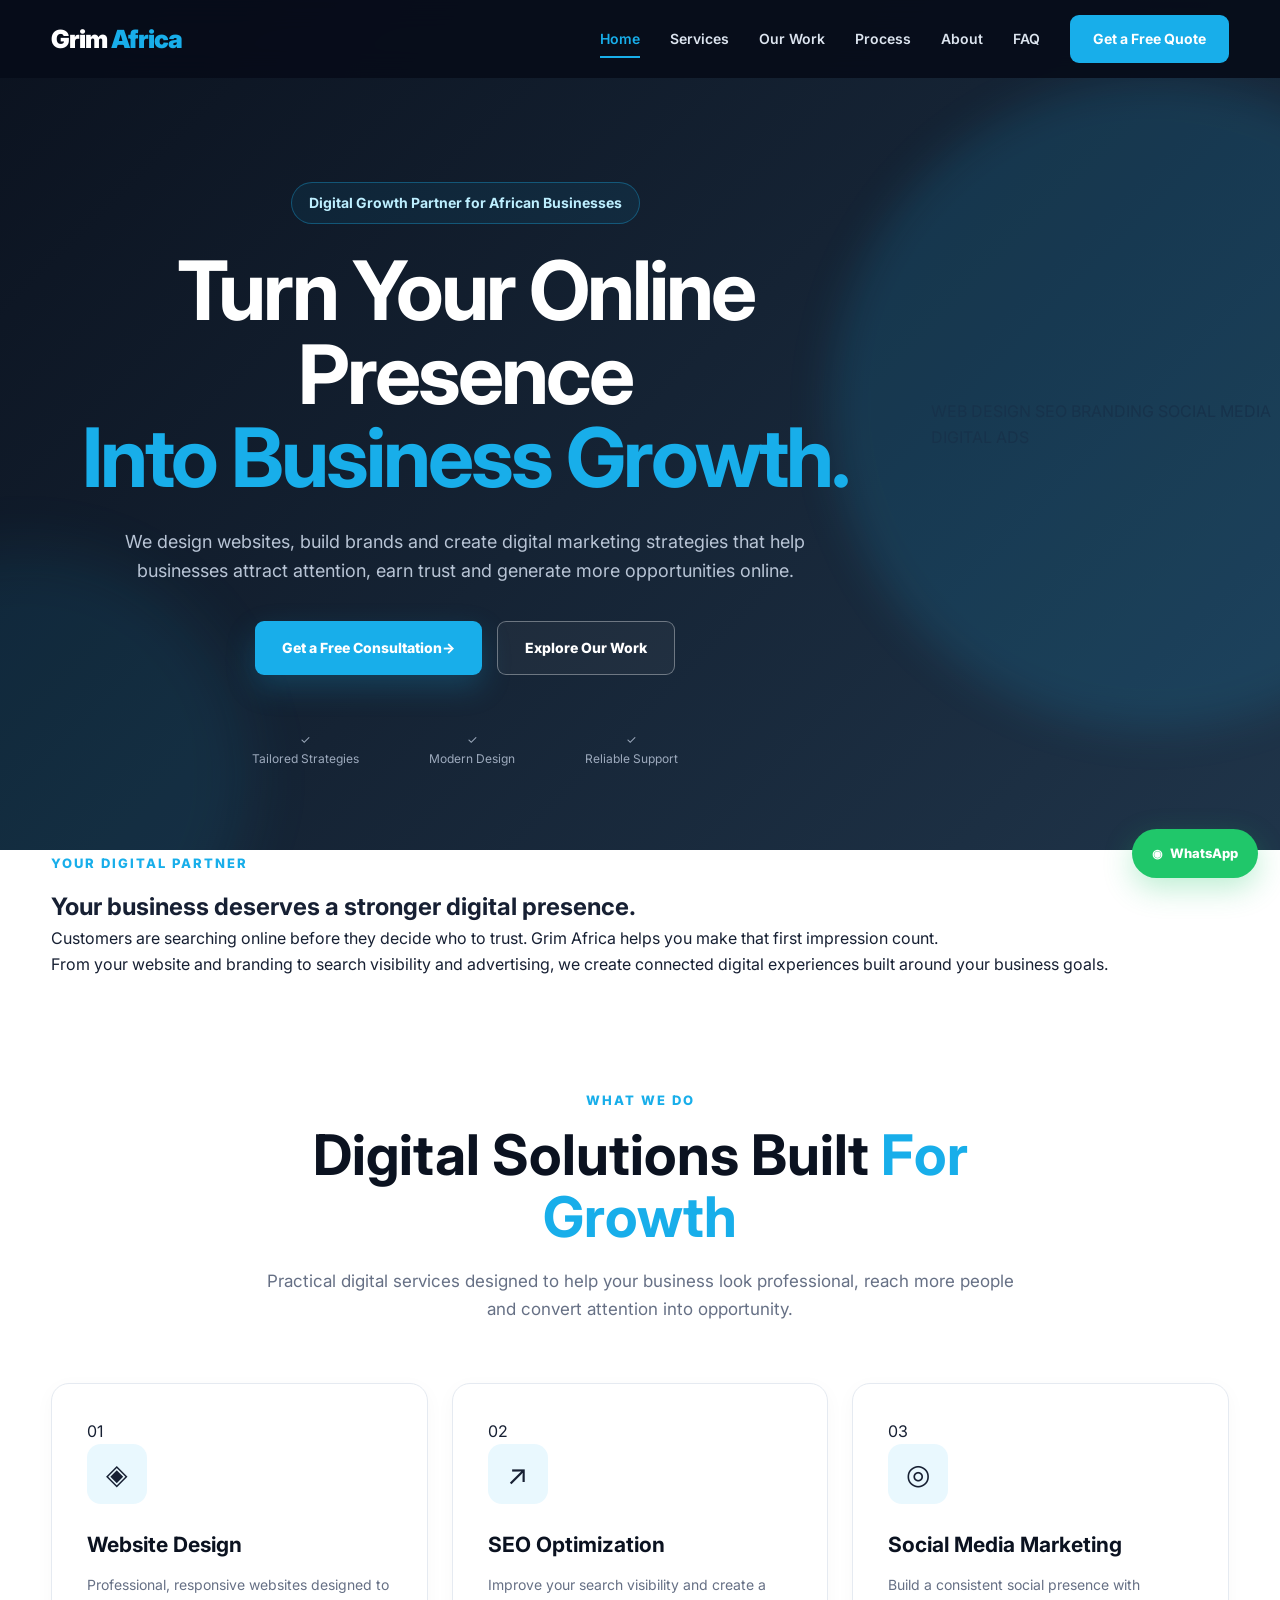
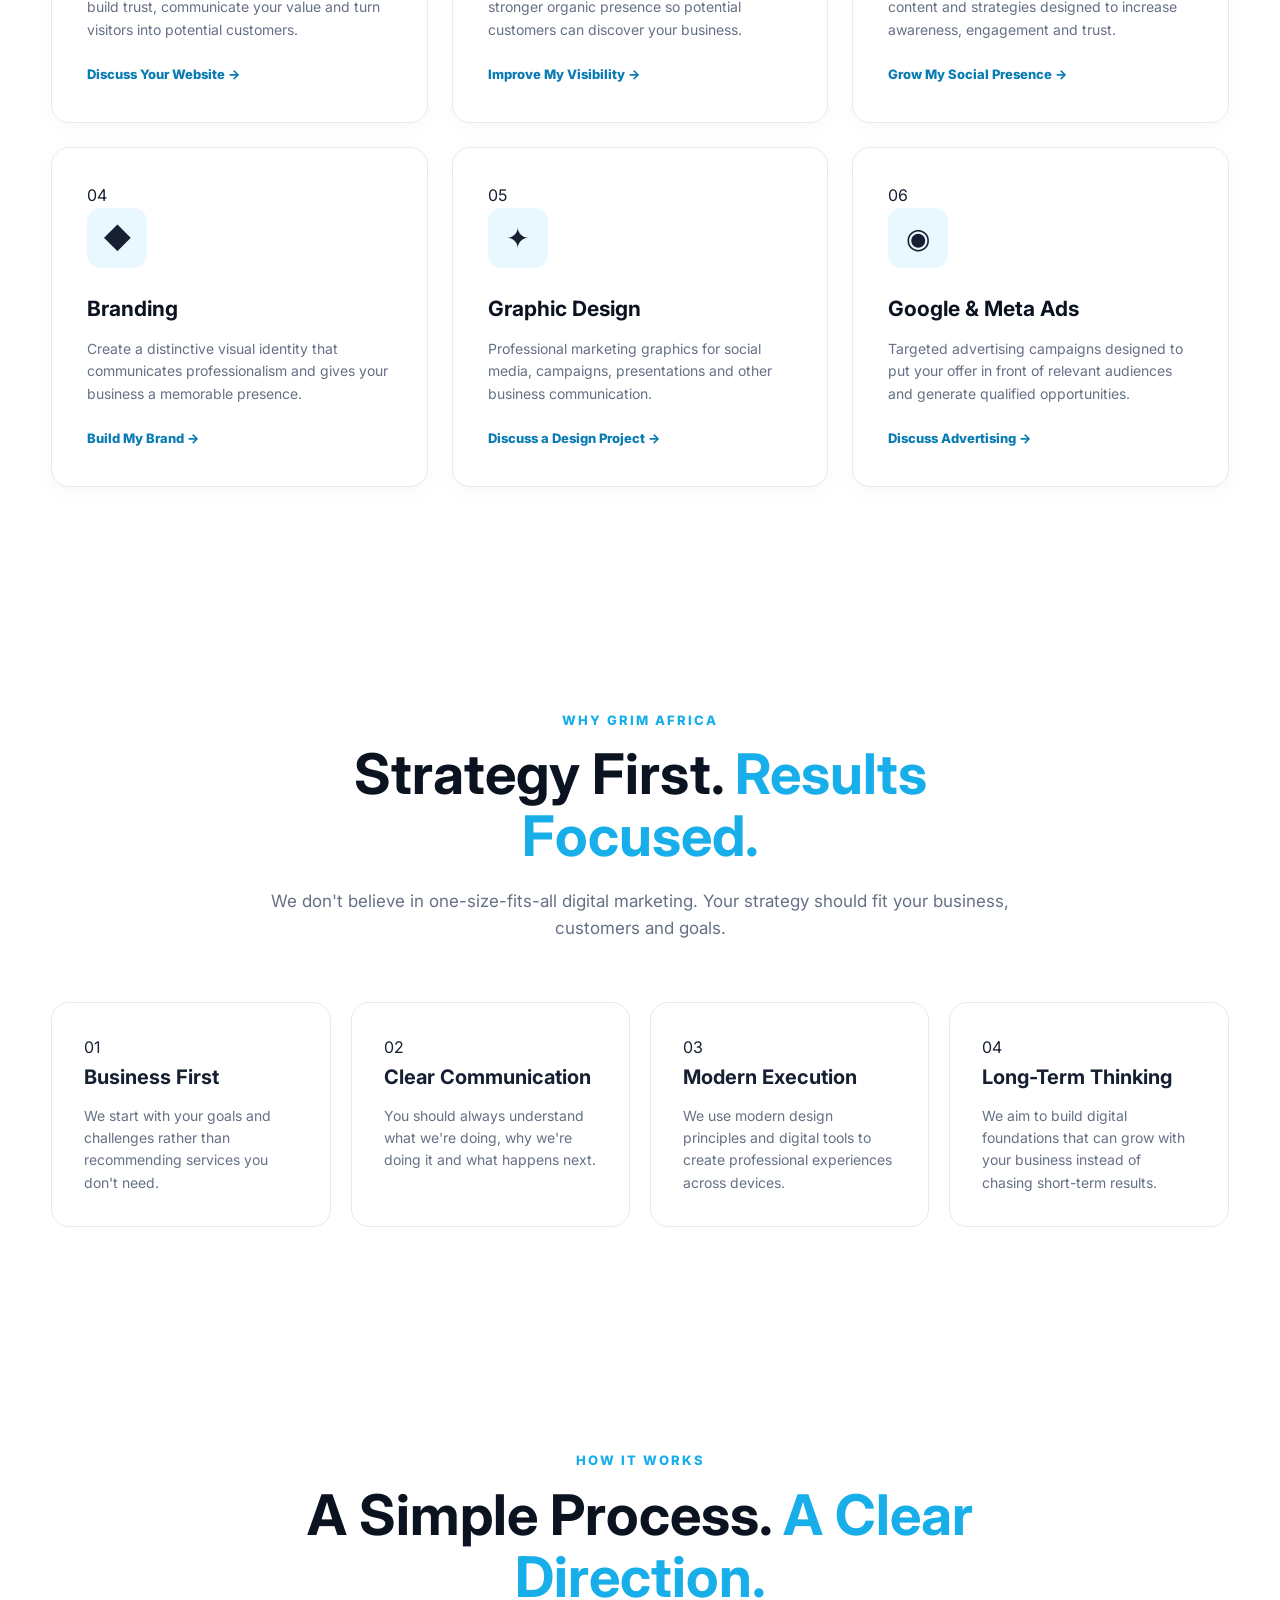
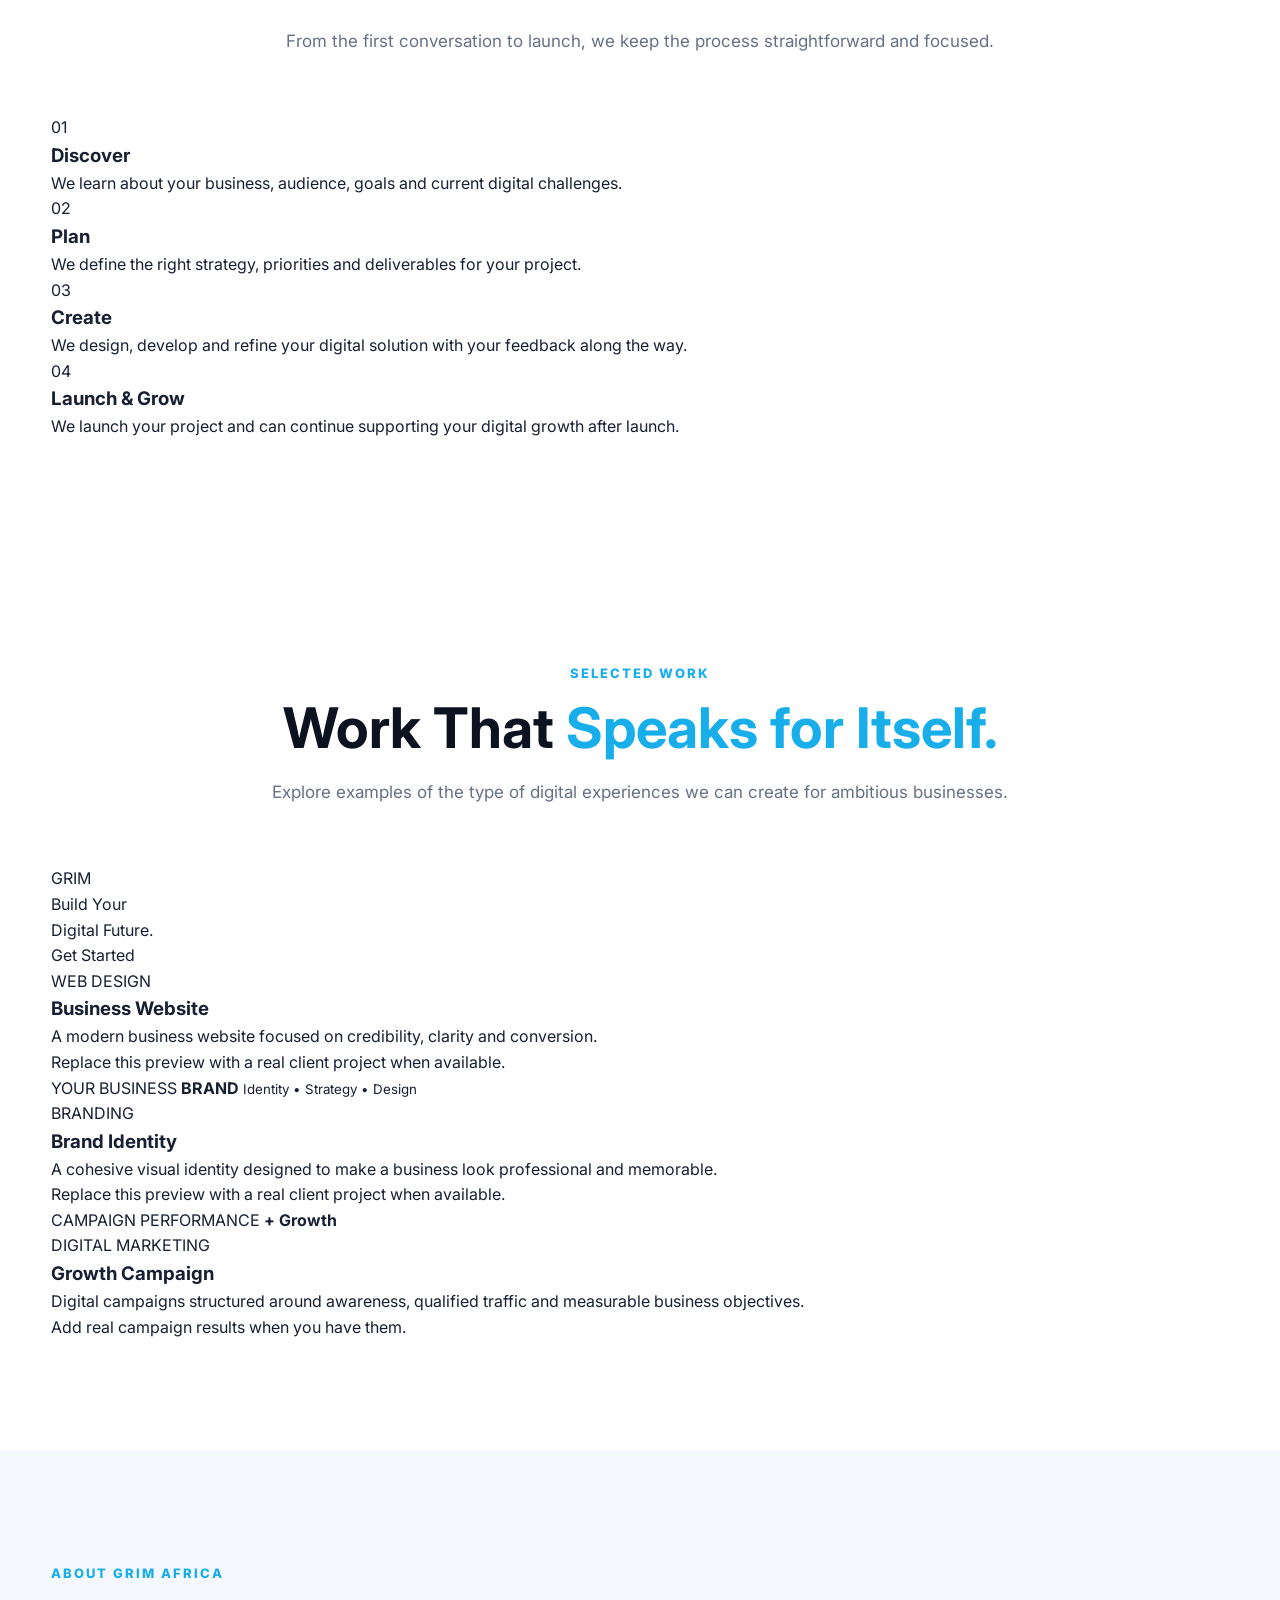
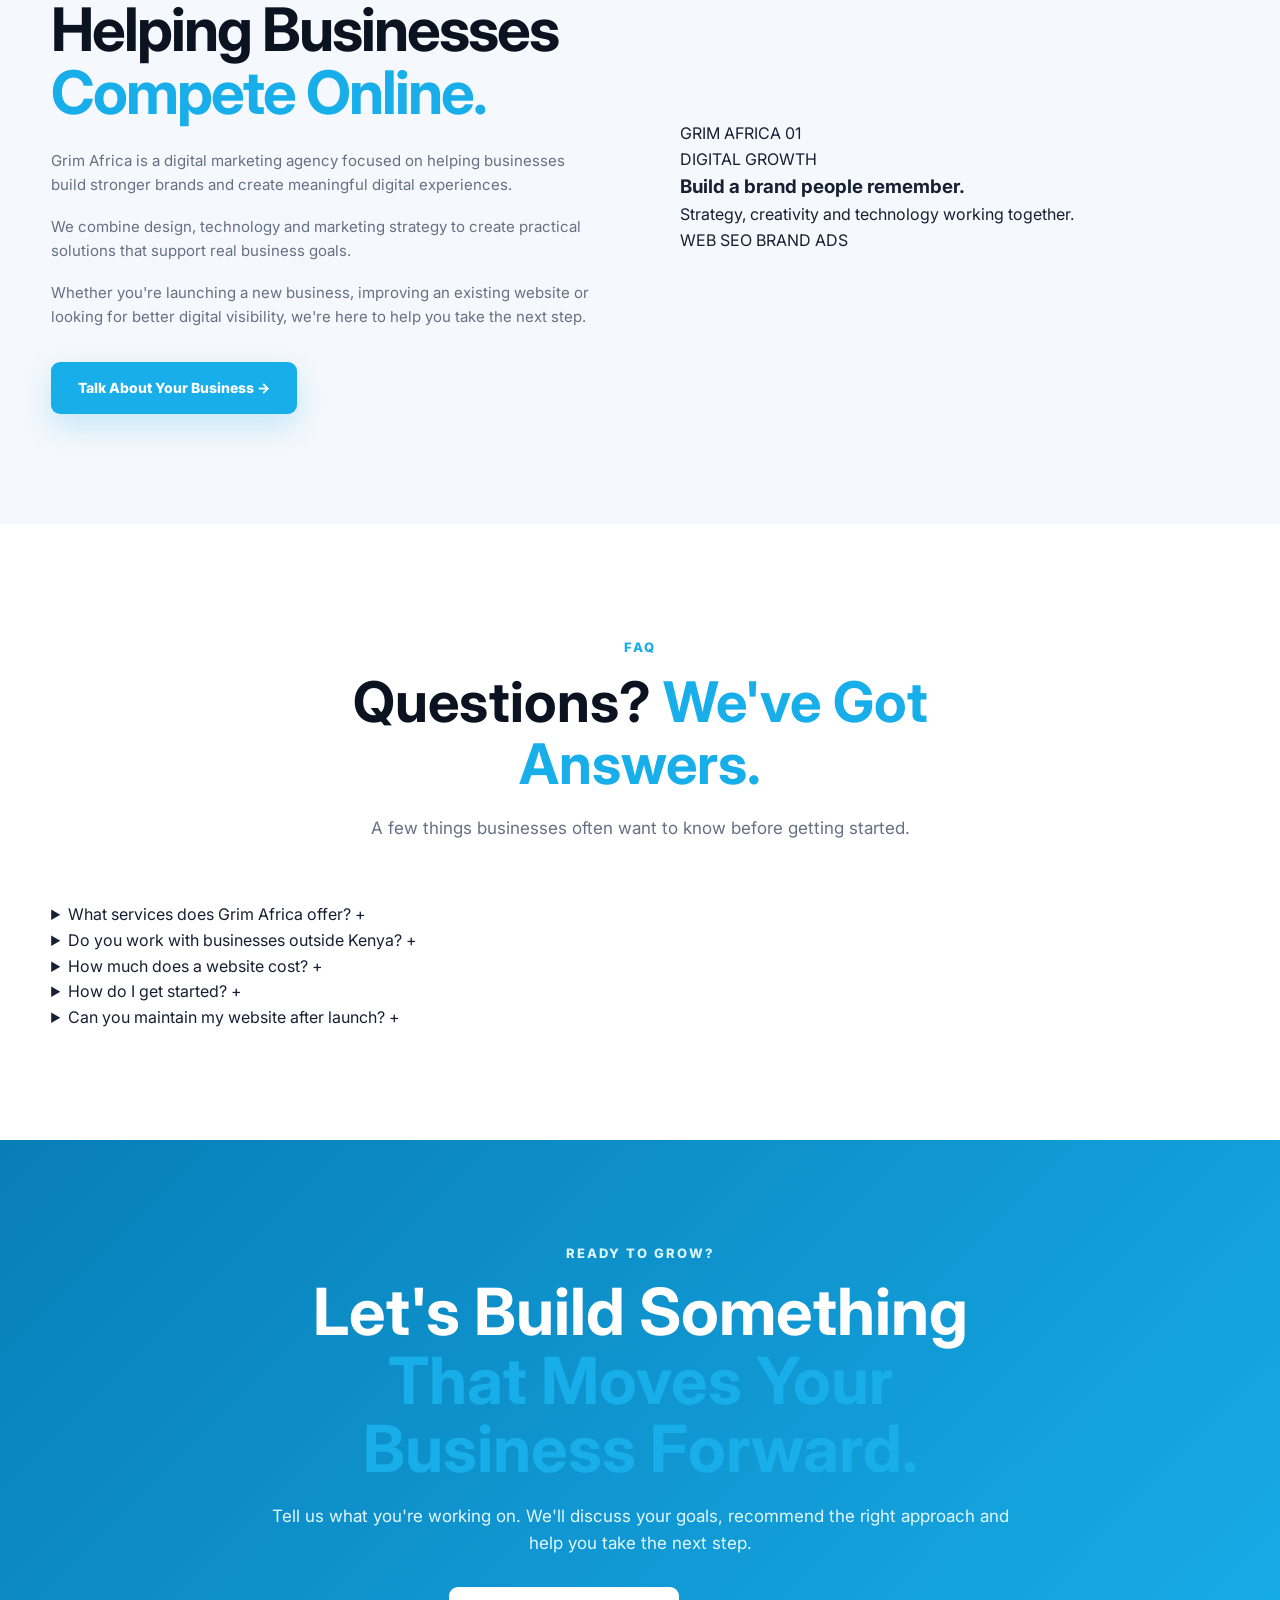
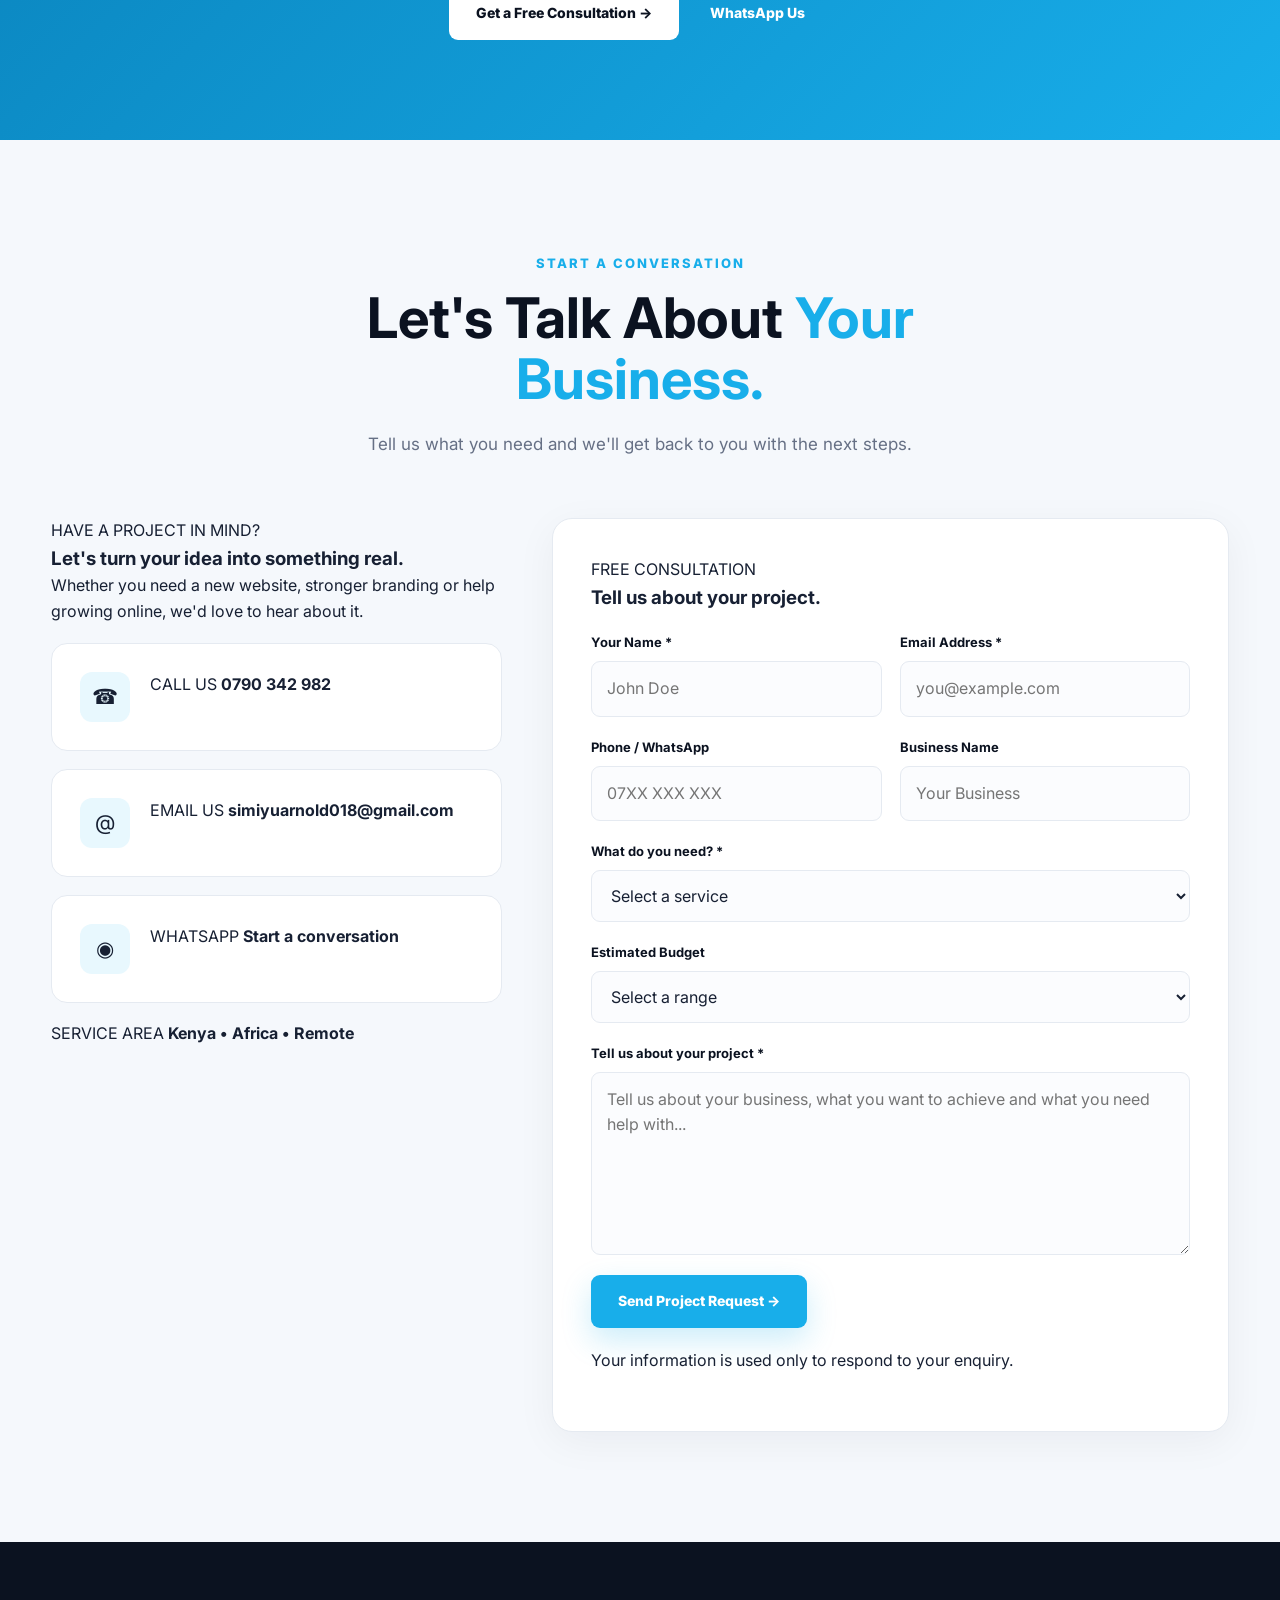
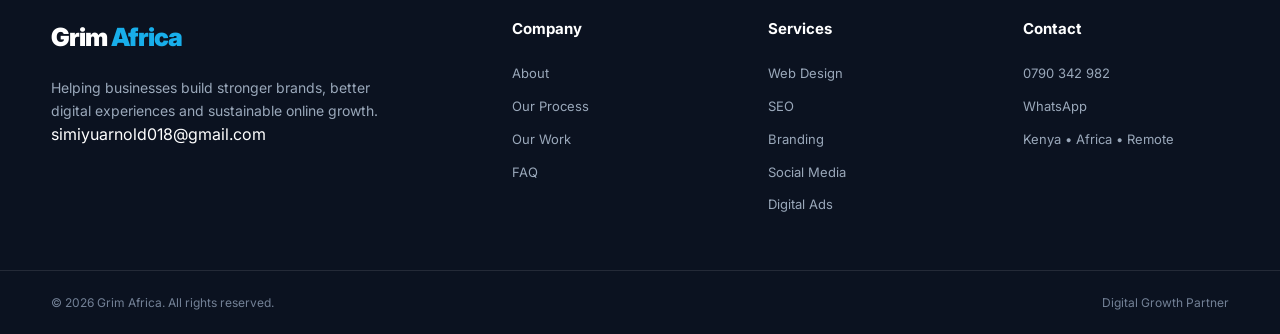
==== commit ecd4fd03: "Update index.html" ====
--- a/index.html
+++ b/index.html
@@ -1,40 +1,84 @@
-<!DOCTYPE html>
+ <!DOCTYPE html>
 <html lang="en">
 <head>
   <meta charset="UTF-8">
 
-  <meta name="viewport" content="width=device-width, initial-scale=1.0">
-
-  <title>Grim Africa | Digital Marketing Agency</title>
+  <meta
+    name="viewport"
+    content="width=device-width, initial-scale=1.0"
+  >
+
+  <title>Grim Africa | Digital Marketing & Web Design Agency</title>
 
   <meta
     name="description"
-    content="Grim Africa helps businesses across Africa grow online through web design, SEO, branding, social media marketing, graphic design and digital advertising."
+    content="Grim Africa helps businesses across Africa grow online through professional web design, SEO, branding, social media marketing and digital advertising."
   >
 
   <meta
     name="keywords"
-    content="Grim Africa, digital marketing Africa, web design Kenya, SEO, branding, social media marketing, graphic design, Google Ads"
+    content="Grim Africa, digital marketing agency Africa, web design Kenya, SEO Kenya, branding Africa, social media marketing, Google Ads, Meta Ads"
   >
 
   <meta name="author" content="Grim Africa">
 
-  <meta property="og:title" content="Grim Africa | Digital Growth Partner">
+  <meta name="robots" content="index, follow">
+
+  <link
+    rel="canonical"
+    href="https://simiyuarnold018-bit.github.io/grim-africa-website/"
+  >
+
+  <!-- Open Graph -->
+  <meta
+    property="og:title"
+    content="Grim Africa | Digital Growth Partner"
+  >
+
   <meta
     property="og:description"
-    content="Grow your business. Build your brand. Dominate online."
+    content="Web design, SEO, branding and digital marketing solutions for ambitious businesses across Africa."
   >
-  <meta property="og:type" content="website">
-
-  <link rel="stylesheet" href="style.css">
+
+  <meta
+    property="og:type"
+    content="website"
+  >
+
+  <meta
+    property="og:url"
+    content="https://simiyuarnold018-bit.github.io/grim-africa-website/"
+  >
+
+  <!-- Twitter / X -->
+  <meta
+    name="twitter:card"
+    content="summary_large_image"
+  >
+
+  <meta
+    name="twitter:title"
+    content="Grim Africa | Digital Growth Partner"
+  >
+
+  <meta
+    name="twitter:description"
+    content="Helping businesses build stronger brands and grow online."
+  >
+
+  <!-- Theme -->
+  <meta name="theme-color" content="#07111f">
 
   <!-- Google Fonts -->
   <link rel="preconnect" href="https://fonts.googleapis.com">
   <link rel="preconnect" href="https://fonts.gstatic.com" crossorigin>
+
   <link
     href="https://fonts.googleapis.com/css2?family=Inter:wght@400;500;600;700;800;900&display=swap"
     rel="stylesheet"
   >
+
+  <link rel="stylesheet" href="style.css">
 </head>
 
 <body>
@@ -45,26 +89,32 @@
 
     <div class="container nav-container">
 
-      <a href="#home" class="logo">
+      <a href="#home" class="logo" aria-label="Grim Africa home">
         Grim <span>Africa</span>
       </a>
 
-      <nav class="nav" id="nav">
+      <nav class="nav" id="nav" aria-label="Main navigation">
 
         <a href="#home" class="nav-link active">Home</a>
         <a href="#services" class="nav-link">Services</a>
+        <a href="#work" class="nav-link">Our Work</a>
+        <a href="#process" class="nav-link">Process</a>
         <a href="#about" class="nav-link">About</a>
-        <a href="#portfolio" class="nav-link">Portfolio</a>
-        <a href="#testimonials" class="nav-link">Reviews</a>
-        <a href="#contact" class="nav-link">Contact</a>
+        <a href="#faq" class="nav-link">FAQ</a>
 
         <a href="#contact" class="nav-button">
-          Get Started
+          Get a Free Quote
         </a>
 
       </nav>
 
-      <button class="menu-button" id="menuButton" aria-label="Open menu">
+      <button
+        class="menu-button"
+        id="menuButton"
+        aria-label="Open navigation menu"
+        aria-expanded="false"
+        type="button"
+      >
         ☰
       </button>
 
@@ -73,101 +123,118 @@
   </header>
 
 
-  <!-- ================= HERO ================= -->
+  <!-- ================= MAIN ================= -->
 
   <main>
 
+    <!-- ================= HERO ================= -->
+
     <section class="hero" id="home">
 
-      <div class="hero-overlay"></div>
+      <div class="hero-glow hero-glow-one"></div>
+      <div class="hero-glow hero-glow-two"></div>
 
       <div class="container hero-container">
 
         <div class="hero-content">
 
           <div class="hero-badge">
-            🚀 Africa's Digital Growth Partner
+            <span class="badge-dot"></span>
+            Digital Growth Partner for African Businesses
           </div>
 
           <h1>
-            Grow Your Business.
-            <span>Build Your Brand.</span>
-            Dominate Online.
+            Turn Your Online Presence
+            <span>Into Business Growth.</span>
           </h1>
 
+          <p class="hero-description">
+            We design websites, build brands and create digital marketing
+            strategies that help businesses attract attention, earn trust
+            and generate more opportunities online.
+          </p>
+
+          <div class="hero-buttons">
+
+            <a href="#contact" class="btn btn-primary">
+              Get a Free Consultation
+              <span>→</span>
+            </a>
+
+            <a href="#work" class="btn btn-outline">
+              Explore Our Work
+            </a>
+
+          </div>
+
+          <div class="hero-trust">
+
+            <div class="trust-item">
+              <span class="trust-icon">✓</span>
+              <span>Tailored Strategies</span>
+            </div>
+
+            <div class="trust-item">
+              <span class="trust-icon">✓</span>
+              <span>Modern Design</span>
+            </div>
+
+            <div class="trust-item">
+              <span class="trust-icon">✓</span>
+              <span>Reliable Support</span>
+            </div>
+
+          </div>
+
+        </div>
+
+      </div>
+
+      <div class="hero-bottom">
+
+        <span>WEB DESIGN</span>
+        <span>SEO</span>
+        <span>BRANDING</span>
+        <span>SOCIAL MEDIA</span>
+        <span>DIGITAL ADS</span>
+
+      </div>
+
+    </section>
+
+
+    <!-- ================= INTRO ================= -->
+
+    <section class="intro-section">
+
+      <div class="container intro-grid">
+
+        <div>
+
+          <span class="section-label">
+            YOUR DIGITAL PARTNER
+          </span>
+
+          <h2>
+            Your business deserves
+            <span>a stronger digital presence.</span>
+          </h2>
+
+        </div>
+
+        <div>
+
           <p>
-            Grim Africa helps businesses grow through professional web design,
-            SEO, branding, social media marketing, digital advertising,
-            and creative strategies that produce measurable results.
+            Customers are searching online before they decide who to trust.
+            Grim Africa helps you make that first impression count.
           </p>
 
-          <div class="hero-buttons">
-
-            <a href="#contact" class="btn btn-primary">
-              Start Your Project →
-            </a>
-
-            <a href="#portfolio" class="btn btn-outline">
-              View Our Work
-            </a>
-
-          </div>
-
-          <div class="hero-trust">
-
-            <div>
-              <strong>100+</strong>
-              <span>Projects</span>
-            </div>
-
-            <div>
-              <strong>50+</strong>
-              <span>Clients</span>
-            </div>
-
-            <div>
-              <strong>24/7</strong>
-              <span>Support</span>
-            </div>
-
-          </div>
-
-        </div>
-
-      </div>
-
-      <div class="scroll-indicator">
-        <span>Scroll to explore</span>
-        <div class="scroll-line"></div>
-      </div>
-
-    </section>
-
-
-    <!-- ================= STATS ================= -->
-
-    <section class="stats">
-
-      <div class="container stats-grid">
-
-        <div class="stat-item">
-          <strong>100+</strong>
-          <span>Projects Completed</span>
-        </div>
-
-        <div class="stat-item">
-          <strong>50+</strong>
-          <span>Happy Clients</span>
-        </div>
-
-        <div class="stat-item">
-          <strong>5+</strong>
-          <span>Years Experience</span>
-        </div>
-
-        <div class="stat-item">
-          <strong>24/7</strong>
-          <span>Customer Support</span>
+          <p>
+            From your website and branding to search visibility and
+            advertising, we create connected digital experiences built
+            around your business goals.
+          </p>
+
         </div>
 
       </div>
@@ -188,13 +255,14 @@
           </span>
 
           <h2>
-            Digital Solutions That
-            <span>Drive Growth</span>
+            Digital Solutions Built
+            <span>For Growth</span>
           </h2>
 
           <p>
-            Everything your business needs to build a powerful digital
-            presence and reach more customers.
+            Practical digital services designed to help your business
+            look professional, reach more people and convert attention
+            into opportunity.
           </p>
 
         </div>
@@ -204,96 +272,482 @@
 
           <article class="service-card">
 
-            <div class="service-icon">🌐</div>
+            <div class="service-number">01</div>
+
+            <div class="service-icon">◈</div>
 
             <h3>Website Design</h3>
 
             <p>
-              Modern, fast and responsive websites designed to attract
-              visitors and turn them into customers.
-            </p>
-
-            <a href="#contact">Learn More →</a>
+              Professional, responsive websites designed to build trust,
+              communicate your value and turn visitors into potential
+              customers.
+            </p>
+
+            <a href="#contact">
+              Discuss Your Website →
+            </a>
 
           </article>
 
 
           <article class="service-card">
 
-            <div class="service-icon">📈</div>
+            <div class="service-number">02</div>
+
+            <div class="service-icon">↗</div>
 
             <h3>SEO Optimization</h3>
 
             <p>
-              Improve your search engine visibility and attract more
-              potential customers through organic traffic.
-            </p>
-
-            <a href="#contact">Learn More →</a>
+              Improve your search visibility and create a stronger organic
+              presence so potential customers can discover your business.
+            </p>
+
+            <a href="#contact">
+              Improve My Visibility →
+            </a>
 
           </article>
 
 
           <article class="service-card">
 
-            <div class="service-icon">📱</div>
+            <div class="service-number">03</div>
+
+            <div class="service-icon">◎</div>
 
             <h3>Social Media Marketing</h3>
 
             <p>
-              Build your audience, increase engagement and turn social
-              media followers into loyal customers.
-            </p>
-
-            <a href="#contact">Learn More →</a>
+              Build a consistent social presence with content and strategies
+              designed to increase awareness, engagement and trust.
+            </p>
+
+            <a href="#contact">
+              Grow My Social Presence →
+            </a>
 
           </article>
 
 
           <article class="service-card">
 
-            <div class="service-icon">🎨</div>
+            <div class="service-number">04</div>
+
+            <div class="service-icon">◆</div>
 
             <h3>Branding</h3>
 
             <p>
-              Create a memorable brand identity with professional design,
-              strategy and consistent visual communication.
-            </p>
-
-            <a href="#contact">Learn More →</a>
+              Create a distinctive visual identity that communicates
+              professionalism and gives your business a memorable presence.
+            </p>
+
+            <a href="#contact">
+              Build My Brand →
+            </a>
 
           </article>
 
 
           <article class="service-card">
 
-            <div class="service-icon">✏️</div>
+            <div class="service-number">05</div>
+
+            <div class="service-icon">✦</div>
 
             <h3>Graphic Design</h3>
 
             <p>
-              Professional graphics for social media, advertising campaigns,
-              marketing materials and business communication.
-            </p>
-
-            <a href="#contact">Learn More →</a>
+              Professional marketing graphics for social media, campaigns,
+              presentations and other business communication.
+            </p>
+
+            <a href="#contact">
+              Discuss a Design Project →
+            </a>
 
           </article>
 
 
           <article class="service-card">
 
-            <div class="service-icon">🎯</div>
+            <div class="service-number">06</div>
+
+            <div class="service-icon">◉</div>
 
             <h3>Google & Meta Ads</h3>
 
             <p>
-              Reach the right audience with targeted advertising campaigns
-              designed to generate leads and sales.
-            </p>
-
-            <a href="#contact">Learn More →</a>
+              Targeted advertising campaigns designed to put your offer in
+              front of relevant audiences and generate qualified opportunities.
+            </p>
+
+            <a href="#contact">
+              Discuss Advertising →
+            </a>
+
+          </article>
+
+        </div>
+
+      </div>
+
+    </section>
+
+
+    <!-- ================= WHY US ================= -->
+
+    <section class="section why-section">
+
+      <div class="container">
+
+        <div class="section-heading">
+
+          <span class="section-label">
+            WHY GRIM AFRICA
+          </span>
+
+          <h2>
+            Strategy First.
+            <span>Results Focused.</span>
+          </h2>
+
+          <p>
+            We don't believe in one-size-fits-all digital marketing.
+            Your strategy should fit your business, customers and goals.
+          </p>
+
+        </div>
+
+
+        <div class="why-grid">
+
+          <article class="why-card">
+
+            <div class="why-icon">01</div>
+
+            <h3>Business First</h3>
+
+            <p>
+              We start with your goals and challenges rather than
+              recommending services you don't need.
+            </p>
+
+          </article>
+
+
+          <article class="why-card">
+
+            <div class="why-icon">02</div>
+
+            <h3>Clear Communication</h3>
+
+            <p>
+              You should always understand what we're doing, why we're
+              doing it and what happens next.
+            </p>
+
+          </article>
+
+
+          <article class="why-card">
+
+            <div class="why-icon">03</div>
+
+            <h3>Modern Execution</h3>
+
+            <p>
+              We use modern design principles and digital tools to create
+              professional experiences across devices.
+            </p>
+
+          </article>
+
+
+          <article class="why-card">
+
+            <div class="why-icon">04</div>
+
+            <h3>Long-Term Thinking</h3>
+
+            <p>
+              We aim to build digital foundations that can grow with your
+              business instead of chasing short-term results.
+            </p>
+
+          </article>
+
+        </div>
+
+      </div>
+
+    </section>
+
+
+    <!-- ================= PROCESS ================= -->
+
+    <section class="section process-section" id="process">
+
+      <div class="container">
+
+        <div class="section-heading">
+
+          <span class="section-label">
+            HOW IT WORKS
+          </span>
+
+          <h2>
+            A Simple Process.
+            <span>A Clear Direction.</span>
+          </h2>
+
+          <p>
+            From the first conversation to launch, we keep the process
+            straightforward and focused.
+          </p>
+
+        </div>
+
+
+        <div class="process-grid">
+
+          <article class="process-card">
+
+            <div class="process-step">01</div>
+
+            <h3>Discover</h3>
+
+            <p>
+              We learn about your business, audience, goals and current
+              digital challenges.
+            </p>
+
+          </article>
+
+
+          <article class="process-card">
+
+            <div class="process-step">02</div>
+
+            <h3>Plan</h3>
+
+            <p>
+              We define the right strategy, priorities and deliverables
+              for your project.
+            </p>
+
+          </article>
+
+
+          <article class="process-card">
+
+            <div class="process-step">03</div>
+
+            <h3>Create</h3>
+
+            <p>
+              We design, develop and refine your digital solution with
+              your feedback along the way.
+            </p>
+
+          </article>
+
+
+          <article class="process-card">
+
+            <div class="process-step">04</div>
+
+            <h3>Launch & Grow</h3>
+
+            <p>
+              We launch your project and can continue supporting your
+              digital growth after launch.
+            </p>
+
+          </article>
+
+        </div>
+
+      </div>
+
+    </section>
+
+
+    <!-- ================= PORTFOLIO ================= -->
+
+    <section class="section work-section" id="work">
+
+      <div class="container">
+
+        <div class="section-heading">
+
+          <span class="section-label">
+            SELECTED WORK
+          </span>
+
+          <h2>
+            Work That
+            <span>Speaks for Itself.</span>
+          </h2>
+
+          <p>
+            Explore examples of the type of digital experiences we can
+            create for ambitious businesses.
+          </p>
+
+        </div>
+
+
+        <div class="work-grid">
+
+          <article class="work-card">
+
+            <div class="work-visual work-website">
+
+              <div class="browser-window">
+
+                <div class="browser-top">
+                  <span></span>
+                  <span></span>
+                  <span></span>
+                </div>
+
+                <div class="browser-content">
+
+                  <div class="mock-logo">
+                    GRIM
+                  </div>
+
+                  <div class="mock-title">
+                    Build Your<br>
+                    Digital Future.
+                  </div>
+
+                  <div class="mock-line"></div>
+
+                  <div class="mock-button">
+                    Get Started
+                  </div>
+
+                </div>
+
+              </div>
+
+            </div>
+
+            <div class="work-content">
+
+              <span class="work-category">
+                WEB DESIGN
+              </span>
+
+              <h3>Business Website</h3>
+
+              <p>
+                A modern business website focused on credibility,
+                clarity and conversion.
+              </p>
+
+              <span class="work-note">
+                Replace this preview with a real client project when available.
+              </span>
+
+            </div>
+
+          </article>
+
+
+          <article class="work-card">
+
+            <div class="work-visual work-branding">
+
+              <div class="brand-preview">
+
+                <span class="brand-small">
+                  YOUR BUSINESS
+                </span>
+
+                <strong>
+                  BRAND
+                </strong>
+
+                <span class="brand-line"></span>
+
+                <small>
+                  Identity • Strategy • Design
+                </small>
+
+              </div>
+
+            </div>
+
+            <div class="work-content">
+
+              <span class="work-category">
+                BRANDING
+              </span>
+
+              <h3>Brand Identity</h3>
+
+              <p>
+                A cohesive visual identity designed to make a business
+                look professional and memorable.
+              </p>
+
+              <span class="work-note">
+                Replace this preview with a real client project when available.
+              </span>
+
+            </div>
+
+          </article>
+
+
+          <article class="work-card">
+
+            <div class="work-visual work-marketing">
+
+              <div class="analytics-preview">
+
+                <span>CAMPAIGN PERFORMANCE</span>
+
+                <strong>+ Growth</strong>
+
+                <div class="chart">
+
+                  <i></i>
+                  <i></i>
+                  <i></i>
+                  <i></i>
+                  <i></i>
+                  <i></i>
+
+                </div>
+
+              </div>
+
+            </div>
+
+            <div class="work-content">
+
+              <span class="work-category">
+                DIGITAL MARKETING
+              </span>
+
+              <h3>Growth Campaign</h3>
+
+              <p>
+                Digital campaigns structured around awareness, qualified
+                traffic and measurable business objectives.
+              </p>
+
+              <span class="work-note">
+                Add real campaign results when you have them.
+              </span>
+
+            </div>
 
           </article>
 
@@ -317,72 +771,67 @@
           </span>
 
           <h2>
-            Helping African Businesses
-            <span>Grow Digitally.</span>
+            Helping Businesses
+            <span>Compete Online.</span>
           </h2>
 
           <p>
-            Grim Africa is a modern digital marketing agency dedicated to
-            helping businesses build strong brands and grow their online
-            presence.
+            Grim Africa is a digital marketing agency focused on helping
+            businesses build stronger brands and create meaningful
+            digital experiences.
           </p>
 
           <p>
-            From professional websites and SEO to branding, social media
-            marketing and digital advertising, we create practical digital
-            solutions designed around your business goals.
+            We combine design, technology and marketing strategy to create
+            practical solutions that support real business goals.
           </p>
 
+          <p>
+            Whether you're launching a new business, improving an existing
+            website or looking for better digital visibility, we're here
+            to help you take the next step.
+          </p>
+
           <a href="#contact" class="btn btn-primary">
-            Work With Us →
+            Talk About Your Business →
           </a>
 
         </div>
 
 
-        <div class="about-features">
-
-          <div class="feature-card">
-
-            <div class="feature-icon">🎯</div>
-
-            <div>
-              <h3>Results Driven</h3>
-
-              <p>
-                We focus on strategies that create real business growth.
-              </p>
-            </div>
+        <div class="about-panel">
+
+          <div class="about-panel-top">
+
+            <span>GRIM AFRICA</span>
+
+            <span>01</span>
 
           </div>
 
-
-          <div class="feature-card">
-
-            <div class="feature-icon">💡</div>
-
-            <div>
-              <h3>Creative Strategy</h3>
-
-              <p>
-                Fresh ideas designed to make your brand stand out.
-              </p>
-            </div>
+          <div class="about-panel-main">
+
+            <span class="about-eyebrow">
+              DIGITAL GROWTH
+            </span>
+
+            <h3>
+              Build a brand
+              people remember.
+            </h3>
+
+            <p>
+              Strategy, creativity and technology working together.
+            </p>
 
           </div>
 
-
-          <div class="feature-card">
-
-            <div class="feature-icon">🌍</div>
-
-            <div>
-              <h3>Africa Focused</h3>
-
-              <p>
-                Digital solutions built with African businesses in mind.
-              </p>
-            </div>
+          <div class="about-panel-bottom">
+
+            <span>WEB</span>
+            <span>SEO</span>
+            <span>BRAND</span>
+            <span>ADS</span>
 
           </div>
 
@@ -393,310 +842,110 @@
     </section>
 
 
-    <!-- ================= WHY US ================= -->
-
-    <section class="section why-section">
+    <!-- ================= FAQ ================= -->
+
+    <section class="section faq-section" id="faq">
 
       <div class="container">
 
         <div class="section-heading">
 
           <span class="section-label">
-            WHY CHOOSE US
+            FAQ
           </span>
 
           <h2>
-            Why Choose
-            <span>Grim Africa?</span>
+            Questions?
+            <span>We've Got Answers.</span>
           </h2>
 
           <p>
-            We combine creativity, strategy and technology to help
-            businesses grow.
+            A few things businesses often want to know before getting started.
           </p>
 
         </div>
 
 
-        <div class="why-grid">
-
-          <div class="why-card">
-
-            <div class="why-number">01</div>
-
-            <h3>Fast Delivery</h3>
-
-            <p>
-              Projects completed on time without compromising quality.
-            </p>
-
-          </div>
-
-
-          <div class="why-card">
-
-            <div class="why-number">02</div>
-
-            <h3>Creative Solutions</h3>
-
-            <p>
-              Fresh ideas and modern strategies tailored to your business.
-            </p>
-
-          </div>
-
-
-          <div class="why-card">
-
-            <div class="why-number">03</div>
-
-            <h3>Trusted Support</h3>
-
-            <p>
-              We work closely with clients and provide reliable ongoing
-              support.
-            </p>
-
-          </div>
-
-
-          <div class="why-card">
-
-            <div class="why-number">04</div>
-
-            <h3>Business Focused</h3>
-
-            <p>
-              Our goal is not just beautiful design — it's meaningful
-              business results.
-            </p>
-
-          </div>
-
-        </div>
-
-      </div>
-
-    </section>
-
-
-    <!-- ================= PORTFOLIO ================= -->
-
-    <section class="section portfolio-section" id="portfolio">
-
-      <div class="container">
-
-        <div class="section-heading">
-
-          <span class="section-label">
-            OUR WORK
-          </span>
-
-          <h2>
-            Our <span>Portfolio</span>
-          </h2>
-
-          <p>
-            Creative digital solutions built to help businesses grow.
-          </p>
-
-        </div>
-
-
-        <div class="portfolio-grid">
-
-          <article class="portfolio-card">
-
-            <div class="portfolio-image website-image">
-              <span>🌐</span>
-            </div>
-
-            <div class="portfolio-content">
-
-              <small>WEB DESIGN</small>
-
-              <h3>Business Website</h3>
-
-              <p>
-                A modern responsive website designed to create a strong
-                online presence.
-              </p>
-
-              <a href="#contact">
-                Start Similar Project →
-              </a>
-
-            </div>
-
-          </article>
-
-
-          <article class="portfolio-card">
-
-            <div class="portfolio-image ecommerce-image">
-              <span>🛒</span>
-            </div>
-
-            <div class="portfolio-content">
-
-              <small>E-COMMERCE</small>
-
-              <h3>Online Store</h3>
-
-              <p>
-                A professional online shopping experience designed to
-                turn visitors into customers.
-              </p>
-
-              <a href="#contact">
-                Start Similar Project →
-              </a>
-
-            </div>
-
-          </article>
-
-
-          <article class="portfolio-card">
-
-            <div class="portfolio-image marketing-image">
-              <span>📊</span>
-            </div>
-
-            <div class="portfolio-content">
-
-              <small>DIGITAL MARKETING</small>
-
-              <h3>Marketing Campaign</h3>
-
-              <p>
-                A targeted digital campaign designed to increase reach,
-                engagement and leads.
-              </p>
-
-              <a href="#contact">
-                Start Similar Project →
-              </a>
-
-            </div>
-
-          </article>
-
-        </div>
-
-      </div>
-
-    </section>
-
-
-    <!-- ================= TESTIMONIALS ================= -->
-
-    <section class="section testimonials-section" id="testimonials">
-
-      <div class="container">
-
-        <div class="section-heading">
-
-          <span class="section-label">
-            CLIENT FEEDBACK
-          </span>
-
-          <h2>
-            What Our Clients
-            <span>Say</span>
-          </h2>
-
-          <p>
-            Real feedback from businesses we've helped grow.
-          </p>
-
-        </div>
-
-
-        <div class="testimonials-grid">
-
-          <article class="testimonial-card">
-
-            <div class="stars">
-              ★★★★★
-            </div>
-
-            <p class="testimonial-text">
-              "Grim Africa completely transformed our online presence.
-              Our new website looks professional and our customers can
-              finally find us online."
-            </p>
-
-            <div class="client">
-
-              <div class="client-avatar">
-                SM
-              </div>
-
-              <div>
-                <strong>Sarah M.</strong>
-                <span>Business Owner</span>
-              </div>
-
-            </div>
-
-          </article>
-
-
-          <article class="testimonial-card">
-
-            <div class="stars">
-              ★★★★★
-            </div>
-
-            <p class="testimonial-text">
-              "Professional, creative, and reliable. Grim Africa
-              understood our goals and delivered exactly what our
-              business needed."
-            </p>
-
-            <div class="client">
-
-              <div class="client-avatar">
-                JK
-              </div>
-
-              <div>
-                <strong>James K.</strong>
-                <span>Entrepreneur</span>
-              </div>
-
-            </div>
-
-          </article>
-
-
-          <article class="testimonial-card">
-
-            <div class="stars">
-              ★★★★★
-            </div>
-
-            <p class="testimonial-text">
-              "Our branding now looks world-class. The team was easy
-              to work with and gave us great ideas for growing our
-              business online."
-            </p>
-
-            <div class="client">
-
-              <div class="client-avatar">
-                GN
-              </div>
-
-              <div>
-                <strong>Grace N.</strong>
-                <span>Company Director</span>
-              </div>
-
-            </div>
-
-          </article>
+        <div class="faq-list">
+
+          <details class="faq-item">
+
+            <summary>
+              What services does Grim Africa offer?
+              <span>+</span>
+            </summary>
+
+            <p>
+              We provide website design, SEO optimization, branding,
+              graphic design, social media marketing and Google & Meta
+              advertising services.
+            </p>
+
+          </details>
+
+
+          <details class="faq-item">
+
+            <summary>
+              Do you work with businesses outside Kenya?
+              <span>+</span>
+            </summary>
+
+            <p>
+              Yes. Grim Africa is designed to serve businesses across
+              Africa and can work remotely with clients in different
+              locations.
+            </p>
+
+          </details>
+
+
+          <details class="faq-item">
+
+            <summary>
+              How much does a website cost?
+              <span>+</span>
+            </summary>
+
+            <p>
+              Project costs depend on the size, features and requirements
+              of the website. Contact us with your requirements and we'll
+              discuss the most suitable approach for your business.
+            </p>
+
+          </details>
+
+
+          <details class="faq-item">
+
+            <summary>
+              How do I get started?
+              <span>+</span>
+            </summary>
+
+            <p>
+              Send us a message through the contact form or WhatsApp.
+              Tell us about your business and what you're trying to achieve,
+              and we'll take it from there.
+            </p>
+
+          </details>
+
+
+          <details class="faq-item">
+
+            <summary>
+              Can you maintain my website after launch?
+              <span>+</span>
+            </summary>
+
+            <p>
+              Yes. We can discuss ongoing website updates, improvements,
+              content changes and other digital support depending on your
+              requirements.
+            </p>
+
+          </details>
 
         </div>
 
@@ -716,18 +965,31 @@
         </span>
 
         <h2>
-          Let's Grow Your
-          <span>Business.</span>
+          Let's Build Something
+          <span>That Moves Your Business Forward.</span>
         </h2>
 
         <p>
-          Tell us about your project and let's create something
-          that moves your business forward.
+          Tell us what you're working on. We'll discuss your goals,
+          recommend the right approach and help you take the next step.
         </p>
 
-        <a href="#contact" class="btn btn-white">
-          Start Your Project →
-        </a>
+        <div class="cta-buttons">
+
+          <a href="#contact" class="btn btn-white">
+            Get a Free Consultation →
+          </a>
+
+          <a
+            href="https://wa.me/254790342982?text=Hello%20Grim%20Africa,%20I%20would%20like%20to%20discuss%20a%20project."
+            class="btn btn-cta-outline"
+            target="_blank"
+            rel="noopener"
+          >
+            WhatsApp Us
+          </a>
+
+        </div>
 
       </div>
 
@@ -743,17 +1005,17 @@
         <div class="section-heading">
 
           <span class="section-label">
-            GET IN TOUCH
+            START A CONVERSATION
           </span>
 
           <h2>
-            Let's Build Something
-            <span>Great.</span>
+            Let's Talk About
+            <span>Your Business.</span>
           </h2>
 
           <p>
-            Ready to take your business to the next level?
-            Get in touch with Grim Africa today.
+            Tell us what you need and we'll get back to you with the
+            next steps.
           </p>
 
         </div>
@@ -763,61 +1025,102 @@
 
           <div class="contact-info">
 
-            <div class="contact-card">
+            <div class="contact-intro">
+
+              <span class="contact-kicker">
+                HAVE A PROJECT IN MIND?
+              </span>
+
+              <h3>
+                Let's turn your idea
+                into something real.
+              </h3>
+
+              <p>
+                Whether you need a new website, stronger branding or
+                help growing online, we'd love to hear about it.
+              </p>
+
+            </div>
+
+
+            <a
+              href="tel:0790342982"
+              class="contact-card"
+            >
 
               <div class="contact-icon">
-                📞
+                ☎
               </div>
 
               <div>
-                <h3>Call Us</h3>
-
-                <p>
-                  Let's discuss your project.
-                </p>
-
-                <a href="tel:0790342982">
+
+                <span>CALL US</span>
+
+                <strong>
                   0790 342 982
-                </a>
+                </strong>
+
               </div>
 
-            </div>
-
-
-            <div class="contact-card">
+            </a>
+
+
+            <a
+              href="mailto:simiyuarnold018@gmail.com"
+              class="contact-card"
+            >
 
               <div class="contact-icon">
-                ✉️
+                @
               </div>
 
               <div>
-                <h3>Email Us</h3>
-
-                <p>
-                  Send us your requirements.
-                </p>
-
-                <a href="mailto:simiyuarnold018@gmail.com">
+
+                <span>EMAIL US</span>
+
+                <strong>
                   simiyuarnold018@gmail.com
-                </a>
+                </strong>
+
               </div>
 
-            </div>
-
-
-            <div class="contact-card">
+            </a>
+
+
+            <a
+              href="https://wa.me/254790342982?text=Hello%20Grim%20Africa,%20I%20would%20like%20to%20discuss%20a%20project."
+              class="contact-card"
+              target="_blank"
+              rel="noopener"
+            >
 
               <div class="contact-icon">
-                🌍
+                ◉
               </div>
 
               <div>
-                <h3>Serving Africa</h3>
-
-                <p>
-                  Helping businesses grow across Africa.
-                </p>
+
+                <span>WHATSAPP</span>
+
+                <strong>
+                  Start a conversation
+                </strong>
+
               </div>
+
+            </a>
+
+
+            <div class="contact-service-area">
+
+              <span>
+                SERVICE AREA
+              </span>
+
+              <strong>
+                Kenya • Africa • Remote
+              </strong>
 
             </div>
 
@@ -828,23 +1131,34 @@
 
             <form
               class="contact-form"
-              action="mailto:simiyuarnold018@gmail.com"
-              method="post"
-              enctype="text/plain"
+              id="contactForm"
             >
 
+              <div class="form-header">
+
+                <span>
+                  FREE CONSULTATION
+                </span>
+
+                <h3>
+                  Tell us about your project.
+                </h3>
+
+              </div>
+
+
               <div class="form-row">
 
                 <div class="form-group">
 
                   <label for="name">
-                    Your Name
+                    Your Name *
                   </label>
 
                   <input
                     type="text"
                     id="name"
-                    name="Name"
+                    name="name"
                     placeholder="John Doe"
                     required
                   >
@@ -855,13 +1169,13 @@
                 <div class="form-group">
 
                   <label for="email">
-                    Email Address
+                    Email Address *
                   </label>
 
                   <input
                     type="email"
                     id="email"
-                    name="Email"
+                    name="email"
                     placeholder="you@example.com"
                     required
                   >
@@ -871,13 +1185,53 @@
               </div>
 
 
+              <div class="form-row">
+
+                <div class="form-group">
+
+                  <label for="phone">
+                    Phone / WhatsApp
+                  </label>
+
+                  <input
+                    type="tel"
+                    id="phone"
+                    name="phone"
+                    placeholder="07XX XXX XXX"
+                  >
+
+                </div>
+
+
+                <div class="form-group">
+
+                  <label for="business">
+                    Business Name
+                  </label>
+
+                  <input
+                    type="text"
+                    id="business"
+                    name="business"
+                    placeholder="Your Business"
+                  >
+
+                </div>
+
+              </div>
+
+
               <div class="form-group">
 
                 <label for="service">
-                  What do you need?
+                  What do you need? *
                 </label>
 
-                <select id="service" name="Service">
+                <select
+                  id="service"
+                  name="service"
+                  required
+                >
 
                   <option value="">
                     Select a service
@@ -891,7 +1245,7 @@
                     SEO Optimization
                   </option>
 
-                  <option value="Social Media">
+                  <option value="Social Media Marketing">
                     Social Media Marketing
                   </option>
 
@@ -918,24 +1272,75 @@
 
               <div class="form-group">
 
+                <label for="budget">
+                  Estimated Budget
+                </label>
+
+                <select id="budget" name="budget">
+
+                  <option value="">
+                    Select a range
+                  </option>
+
+                  <option value="Under KSh 25,000">
+                    Under KSh 25,000
+                  </option>
+
+                  <option value="KSh 25,000 - 50,000">
+                    KSh 25,000 - 50,000
+                  </option>
+
+                  <option value="KSh 50,000 - 100,000">
+                    KSh 50,000 - 100,000
+                  </option>
+
+                  <option value="KSh 100,000+">
+                    KSh 100,000+
+                  </option>
+
+                  <option value="Not sure yet">
+                    Not sure yet
+                  </option>
+
+                </select>
+
+              </div>
+
+
+              <div class="form-group">
+
                 <label for="message">
-                  Tell us about your project
+                  Tell us about your project *
                 </label>
 
                 <textarea
                   id="message"
-                  name="Message"
+                  name="message"
                   rows="6"
-                  placeholder="Tell us what you want to build..."
+                  placeholder="Tell us about your business, what you want to achieve and what you need help with..."
                   required
                 ></textarea>
 
               </div>
 
 
-              <button type="submit" class="btn btn-primary form-button">
-                Send Message →
+              <button
+                type="submit"
+                class="btn btn-primary form-button"
+              >
+                Send Project Request →
               </button>
+
+
+              <p class="form-note">
+                Your information is used only to respond to your enquiry.
+              </p>
+
+              <div
+                class="form-success"
+                id="formSuccess"
+                aria-live="polite"
+              ></div>
 
             </form>
 
@@ -963,18 +1368,16 @@
         </a>
 
         <p>
-          Helping businesses across Africa grow,
-          build powerful brands and dominate online.
+          Helping businesses build stronger brands, better digital
+          experiences and sustainable online growth.
         </p>
 
-        <div class="social-links">
-
-          <a href="#" aria-label="Facebook">f</a>
-          <a href="#" aria-label="Instagram">◎</a>
-          <a href="#" aria-label="LinkedIn">in</a>
-          <a href="#" aria-label="X">𝕏</a>
-
-        </div>
+        <a
+          href="mailto:simiyuarnold018@gmail.com"
+          class="footer-email"
+        >
+          simiyuarnold018@gmail.com
+        </a>
 
       </div>
 
@@ -983,10 +1386,10 @@
 
         <h3>Company</h3>
 
-        <a href="#about">About Us</a>
-        <a href="#services">Services</a>
-        <a href="#portfolio">Portfolio</a>
-        <a href="#contact">Contact</a>
+        <a href="#about">About</a>
+        <a href="#process">Our Process</a>
+        <a href="#work">Our Work</a>
+        <a href="#faq">FAQ</a>
 
       </div>
 
@@ -999,6 +1402,7 @@
         <a href="#services">SEO</a>
         <a href="#services">Branding</a>
         <a href="#services">Social Media</a>
+        <a href="#services">Digital Ads</a>
 
       </div>
 
@@ -1011,12 +1415,16 @@
           0790 342 982
         </a>
 
-        <a href="mailto:simiyuarnold018@gmail.com">
-          Email Us
+        <a
+          href="https://wa.me/254790342982?text=Hello%20Grim%20Africa,%20I%20would%20like%20to%20discuss%20a%20project."
+          target="_blank"
+          rel="noopener"
+        >
+          WhatsApp
         </a>
 
         <span>
-          Serving Africa
+          Kenya • Africa • Remote
         </span>
 
       </div>
@@ -1052,8 +1460,8 @@
     rel="noopener"
     aria-label="Chat with Grim Africa on WhatsApp"
   >
-    <span>●</span>
-    Chat on WhatsApp
+    <span>◉</span>
+    WhatsApp
   </a>
 
 
@@ -1063,6 +1471,7 @@
     class="back-to-top"
     id="backToTop"
     aria-label="Back to top"
+    type="button"
   >
     ↑
   </button>
@@ -1072,24 +1481,48 @@
 
   <script>
 
-    /* Mobile Menu */
+    /* =========================
+       MOBILE NAVIGATION
+       ========================= */
 
     const menuButton = document.getElementById("menuButton");
     const nav = document.getElementById("nav");
 
     menuButton.addEventListener("click", () => {
-      nav.classList.toggle("show");
-      menuButton.textContent = nav.classList.contains("show") ? "✕" : "☰";
+
+      const isOpen = nav.classList.toggle("show");
+
+      menuButton.setAttribute(
+        "aria-expanded",
+        isOpen ? "true" : "false"
+      );
+
+      menuButton.setAttribute(
+        "aria-label",
+        isOpen ? "Close navigation menu" : "Open navigation menu"
+      );
+
+      menuButton.textContent = isOpen ? "✕" : "☰";
+
     });
 
 
-    /* Close menu after clicking link */
-
     document.querySelectorAll(".nav-link, .nav-button").forEach(link => {
 
       link.addEventListener("click", () => {
 
         nav.classList.remove("show");
+
+        menuButton.setAttribute(
+          "aria-expanded",
+          "false"
+        );
+
+        menuButton.setAttribute(
+          "aria-label",
+          "Open navigation menu"
+        );
+
         menuButton.textContent = "☰";
 
       });
@@ -1097,34 +1530,44 @@
     });
 
 
-    /* Header shadow on scroll */
+    /* =========================
+       HEADER SCROLL
+       ========================= */
 
     const header = document.getElementById("header");
 
-    window.addEventListener("scroll", () => {
-
-      if (window.scrollY > 50) {
+    function updateHeader() {
+
+      if (window.scrollY > 40) {
         header.classList.add("scrolled");
       } else {
         header.classList.remove("scrolled");
       }
 
-    });
-
-
-    /* Back to top */
+    }
+
+    window.addEventListener("scroll", updateHeader);
+
+    updateHeader();
+
+
+    /* =========================
+       BACK TO TOP
+       ========================= */
 
     const backToTop = document.getElementById("backToTop");
 
-    window.addEventListener("scroll", () => {
-
-      if (window.scrollY > 500) {
+    function updateBackToTop() {
+
+      if (window.scrollY > 600) {
         backToTop.classList.add("show");
       } else {
         backToTop.classList.remove("show");
       }
 
-    });
+    }
+
+    window.addEventListener("scroll", updateBackToTop);
 
     backToTop.addEventListener("click", () => {
 
@@ -1136,24 +1579,25 @@
     });
 
 
-    /* Active navigation */
-
-    const sections = document.querySelectorAll("section[id]");
+    /* =========================
+       ACTIVE NAVIGATION
+       ========================= */
+
+    const sections = document.querySelectorAll("main section[id]");
     const navLinks = document.querySelectorAll(".nav-link");
 
-    window.addEventListener("scroll", () => {
-
-      let current = "";
+    function updateActiveNavigation() {
+
+      let current = "home";
 
       sections.forEach(section => {
 
-        const sectionTop = section.offsetTop - 150;
-        const sectionHeight = section.clientHeight;
-
-        if (
-          window.scrollY >= sectionTop &&
-          window.scrollY < sectionTop + sectionHeight
-        ) {
+        const sectionTop =
+          section.getBoundingClientRect().top +
+          window.scrollY -
+          180;
+
+        if (window.scrollY >= sectionTop) {
           current = section.getAttribute("id");
         }
 
@@ -1163,19 +1607,30 @@
 
         link.classList.remove("active");
 
-        if (link.getAttribute("href") === "#" + current) {
+        if (
+          link.getAttribute("href") === "#" + current
+        ) {
           link.classList.add("active");
         }
 
       });
 
-    });
-
-
-    /* Reveal animations */
+    }
+
+    window.addEventListener(
+      "scroll",
+      updateActiveNavigation
+    );
+
+    updateActiveNavigation();
+
+
+    /* =========================
+       SCROLL REVEAL
+       ========================= */
 
     const revealElements = document.querySelectorAll(
-      ".service-card, .portfolio-card, .testimonial-card, .why-card, .feature-card, .contact-card"
+      ".service-card, .why-card, .process-card, .work-card, .contact-card, .about-panel"
     );
 
     const observer = new IntersectionObserver(
@@ -1187,13 +1642,15 @@
 
             entry.target.classList.add("visible");
 
+            observer.unobserve(entry.target);
+
           }
 
         });
 
       },
       {
-        threshold: 0.12
+        threshold: 0.1
       }
     );
 
@@ -1201,6 +1658,105 @@
       observer.observe(element);
     });
 
+
+    /* =========================
+       CONTACT FORM
+       ========================= */
+
+    const contactForm =
+      document.getElementById("contactForm");
+
+    const formSuccess =
+      document.getElementById("formSuccess");
+
+    contactForm.addEventListener("submit", event => {
+
+      event.preventDefault();
+
+      const name =
+        document.getElementById("name").value.trim();
+
+      const email =
+        document.getElementById("email").value.trim();
+
+      const phone =
+        document.getElementById("phone").value.trim();
+
+      const business =
+        document.getElementById("business").value.trim();
+
+      const service =
+        document.getElementById("service").value;
+
+      const budget =
+        document.getElementById("budget").value;
+
+      const message =
+        document.getElementById("message").value.trim();
+
+
+      const whatsappMessage =
+`Hello Grim Africa,
+
+I would like to discuss a project.
+
+Name: ${name}
+Email: ${email}
+Phone: ${phone || "Not provided"}
+Business: ${business || "Not provided"}
+Service: ${service}
+Budget: ${budget || "Not specified"}
+
+Project details:
+${message}`;
+
+
+      const whatsappURL =
+        "https://wa.me/254790342982?text=" +
+        encodeURIComponent(whatsappMessage);
+
+
+      formSuccess.innerHTML =
+        "Your request is ready. Opening WhatsApp so you can send it directly to Grim Africa.";
+
+      formSuccess.classList.add("show");
+
+      window.open(
+        whatsappURL,
+        "_blank",
+        "noopener"
+      );
+
+    });
+
+
+    /* =========================
+       FAQ
+       ========================= */
+
+    const faqItems =
+      document.querySelectorAll(".faq-item");
+
+    faqItems.forEach(item => {
+
+      item.addEventListener("toggle", () => {
+
+        if (item.open) {
+
+          faqItems.forEach(other => {
+
+            if (other !== item) {
+              other.removeAttribute("open");
+            }
+
+          });
+
+        }
+
+      });
+
+    });
+
   </script>
 
 </body>
--- a/style.css
+++ b/style.css
@@ -1,1077 +1,1802 @@
 /* =========================================================
-   GRIM AFRICA — PREMIUM WEBSITE STYLES
+   GRIM AFRICA
+   Complete Website Styles
    ========================================================= */
 
+
 /* =========================
    RESET
    ========================= */
 
 * {
-    margin: 0;
-    padding: 0;
-    box-sizing: border-box;
+  margin: 0;
+  padding: 0;
+  box-sizing: border-box;
 }
 
 html {
-    scroll-behavior: smooth;
+  scroll-behavior: smooth;
+  scroll-padding-top: 90px;
 }
 
 body {
-    font-family: "Poppins", Arial, Helvetica, sans-serif;
-    color: #1e293b;
-    background: #ffffff;
-    line-height: 1.6;
-    overflow-x: hidden;
+  font-family: "Inter", Arial, sans-serif;
+  color: #172033;
+  background: #ffffff;
+  line-height: 1.6;
+  overflow-x: hidden;
 }
 
 img {
-    max-width: 100%;
+  max-width: 100%;
+  display: block;
+}
+
+a {
+  color: inherit;
+  text-decoration: none;
+}
+
+button,
+input,
+textarea,
+select {
+  font: inherit;
+}
+
+
+/* =========================
+   VARIABLES
+   ========================= */
+
+:root {
+
+  --primary: #18aeea;
+  --primary-dark: #087bb4;
+
+  --dark: #0b1220;
+  --dark-two: #111a2e;
+
+  --text: #172033;
+  --muted: #667085;
+
+  --light: #f5f8fc;
+  --border: #e5eaf1;
+
+  --white: #ffffff;
+
+  --shadow:
+    0 15px 45px rgba(15, 23, 42, 0.08);
+
+  --radius: 18px;
+
+}
+
+
+/* =========================
+   GLOBAL
+   ========================= */
+
+.container {
+  width: min(1180px, 92%);
+  margin: 0 auto;
+}
+
+.section {
+  padding: 110px 0;
+}
+
+.section-heading {
+  max-width: 750px;
+  margin: 0 auto 60px;
+  text-align: center;
+}
+
+.section-label {
+  display: inline-block;
+  margin-bottom: 14px;
+
+  font-size: 13px;
+  font-weight: 800;
+
+  letter-spacing: 2px;
+  text-transform: uppercase;
+
+  color: var(--primary);
+}
+
+.section-heading h2 {
+  font-size: clamp(36px, 5vw, 56px);
+  line-height: 1.1;
+  margin-bottom: 20px;
+  color: var(--dark);
+}
+
+.section-heading h2 span,
+.about-content h2 span,
+.cta-content h2 span {
+  color: var(--primary);
+}
+
+.section-heading p {
+  color: var(--muted);
+  font-size: 17px;
+}
+
+
+/* =========================
+   HEADER
+   ========================= */
+
+.header {
+  position: fixed;
+  top: 0;
+  left: 0;
+
+  width: 100%;
+
+  z-index: 1000;
+
+  background: rgba(7, 13, 25, 0.92);
+
+  backdrop-filter: blur(14px);
+
+  transition: 0.3s ease;
+}
+
+.header.scrolled {
+  box-shadow: 0 8px 30px rgba(0, 0, 0, 0.18);
+}
+
+.nav-container {
+  height: 78px;
+
+  display: flex;
+  align-items: center;
+  justify-content: space-between;
+}
+
+.logo {
+  color: #ffffff;
+
+  font-size: 25px;
+  font-weight: 900;
+
+  letter-spacing: -1px;
+}
+
+.logo span {
+  color: var(--primary);
+}
+
+.nav {
+  display: flex;
+  align-items: center;
+  gap: 30px;
+}
+
+.nav-link {
+  color: #dce4ef;
+
+  font-size: 14px;
+  font-weight: 600;
+
+  position: relative;
+
+  transition: 0.3s;
+}
+
+.nav-link:hover,
+.nav-link.active {
+  color: var(--primary);
+}
+
+.nav-link::after {
+  content: "";
+
+  position: absolute;
+
+  left: 0;
+  bottom: -8px;
+
+  width: 0;
+  height: 2px;
+
+  background: var(--primary);
+
+  transition: 0.3s;
+}
+
+.nav-link:hover::after,
+.nav-link.active::after {
+  width: 100%;
+}
+
+.nav-button {
+  background: var(--primary);
+
+  color: white;
+
+  padding: 13px 23px;
+
+  border-radius: 9px;
+
+  font-weight: 700;
+  font-size: 14px;
+
+  transition: 0.3s;
+}
+
+.nav-button:hover {
+  background: #0e91ca;
+  transform: translateY(-2px);
+}
+
+.menu-button {
+  display: none;
+
+  border: none;
+  background: transparent;
+
+  color: white;
+
+  font-size: 28px;
+
+  cursor: pointer;
+}
+
+
+/* =========================
+   HERO
+   ========================= */
+
+.hero {
+  min-height: 850px;
+
+  position: relative;
+
+  display: flex;
+  align-items: center;
+
+  background:
+    linear-gradient(
+      135deg,
+      rgba(6, 13, 26, 0.98),
+      rgba(12, 35, 58, 0.92)
+    );
+
+  overflow: hidden;
+}
+
+.hero::before {
+  content: "";
+
+  position: absolute;
+
+  width: 650px;
+  height: 650px;
+
+  right: -200px;
+  top: 80px;
+
+  border-radius: 50%;
+
+  background: rgba(24, 174, 234, 0.13);
+
+  filter: blur(20px);
+}
+
+.hero::after {
+  content: "";
+
+  position: absolute;
+
+  width: 450px;
+  height: 450px;
+
+  left: -200px;
+  bottom: -150px;
+
+  border-radius: 50%;
+
+  background: rgba(24, 174, 234, 0.09);
+
+  filter: blur(30px);
+}
+
+.hero-overlay {
+  position: absolute;
+  inset: 0;
+
+  background:
+    linear-gradient(
+      rgba(5, 10, 20, 0.35),
+      rgba(5, 10, 20, 0.65)
+    );
+
+  pointer-events: none;
+}
+
+.hero-container {
+  position: relative;
+  z-index: 2;
+
+  padding-top: 100px;
+}
+
+.hero-content {
+  max-width: 900px;
+
+  margin: 0 auto;
+
+  text-align: center;
+}
+
+.hero-badge {
+  display: inline-block;
+
+  padding: 9px 17px;
+
+  margin-bottom: 25px;
+
+  border: 1px solid rgba(24, 174, 234, 0.35);
+
+  border-radius: 100px;
+
+  color: #bdefff;
+
+  background: rgba(24, 174, 234, 0.08);
+
+  font-size: 14px;
+  font-weight: 700;
+}
+
+.hero h1 {
+  color: white;
+
+  font-size: clamp(48px, 7vw, 82px);
+
+  line-height: 1.02;
+
+  letter-spacing: -3px;
+
+  margin-bottom: 28px;
+}
+
+.hero h1 span {
+  display: block;
+  color: var(--primary);
+}
+
+.hero p {
+  max-width: 760px;
+
+  margin: 0 auto 35px;
+
+  color: #b8c4d5;
+
+  font-size: 18px;
+}
+
+.hero-buttons {
+  display: flex;
+
+  justify-content: center;
+
+  gap: 15px;
+
+  flex-wrap: wrap;
+}
+
+
+/* =========================
+   BUTTONS
+   ========================= */
+
+.btn {
+  display: inline-flex;
+
+  align-items: center;
+  justify-content: center;
+
+  padding: 15px 27px;
+
+  border-radius: 9px;
+
+  font-weight: 800;
+
+  font-size: 14px;
+
+  transition: 0.3s;
+
+  cursor: pointer;
+
+  border: none;
+}
+
+.btn-primary {
+  background: var(--primary);
+  color: white;
+
+  box-shadow:
+    0 12px 30px rgba(24, 174, 234, 0.22);
+}
+
+.btn-primary:hover {
+  transform: translateY(-3px);
+
+  background: #0e94cf;
+
+  box-shadow:
+    0 15px 35px rgba(24, 174, 234, 0.35);
+}
+
+.btn-outline {
+  border: 1px solid rgba(255, 255, 255, 0.35);
+
+  color: white;
+
+  background: rgba(255, 255, 255, 0.04);
+}
+
+.btn-outline:hover {
+  background: white;
+  color: var(--dark);
+}
+
+.btn-white {
+  background: white;
+  color: var(--dark);
+}
+
+.btn-white:hover {
+  transform: translateY(-3px);
+}
+
+
+/* =========================
+   HERO TRUST
+   ========================= */
+
+.hero-trust {
+  margin: 55px auto 0;
+
+  display: flex;
+
+  justify-content: center;
+
+  gap: 70px;
+}
+
+.hero-trust div {
+  display: flex;
+  flex-direction: column;
+}
+
+.hero-trust strong {
+  color: white;
+
+  font-size: 25px;
+}
+
+.hero-trust span {
+  color: #9daabd;
+
+  font-size: 12px;
+}
+
+
+/* =========================
+   SCROLL INDICATOR
+   ========================= */
+
+.scroll-indicator {
+  position: absolute;
+
+  bottom: 35px;
+  left: 50%;
+
+  transform: translateX(-50%);
+
+  color: #91a1b7;
+
+  font-size: 11px;
+
+  text-align: center;
+
+  z-index: 3;
+}
+
+.scroll-line {
+  width: 1px;
+  height: 35px;
+
+  background: var(--primary);
+
+  margin: 8px auto 0;
+}
+
+
+/* =========================
+   STATS
+   ========================= */
+
+.stats {
+  background: var(--dark);
+  color: white;
+
+  padding: 55px 0;
+}
+
+.stats-grid {
+  display: grid;
+
+  grid-template-columns:
+    repeat(4, 1fr);
+
+  gap: 30px;
+
+  text-align: center;
+}
+
+.stat-item {
+  position: relative;
+}
+
+.stat-item:not(:last-child)::after {
+  content: "";
+
+  position: absolute;
+
+  right: 0;
+  top: 10%;
+
+  height: 80%;
+
+  width: 1px;
+
+  background: rgba(255, 255, 255, 0.12);
+}
+
+.stat-item strong {
+  display: block;
+
+  color: var(--primary);
+
+  font-size: 42px;
+
+  line-height: 1;
+}
+
+.stat-item span {
+  display: block;
+
+  margin-top: 10px;
+
+  color: #aab6c8;
+
+  font-size: 13px;
+}
+
+
+/* =========================
+   SERVICES
+   ========================= */
+
+.services-section {
+  background: #ffffff;
+}
+
+.services-grid {
+  display: grid;
+
+  grid-template-columns:
+    repeat(3, 1fr);
+
+  gap: 24px;
+}
+
+.service-card {
+  padding: 35px;
+
+  border: 1px solid var(--border);
+
+  border-radius: var(--radius);
+
+  background: white;
+
+  box-shadow: 0 5px 20px rgba(15, 23, 42, 0.03);
+
+  transition: 0.35s;
+
+  opacity: 0;
+  transform: translateY(30px);
+}
+
+.service-card.visible {
+  opacity: 1;
+  transform: translateY(0);
+}
+
+.service-card:hover {
+  transform: translateY(-8px);
+
+  border-color: rgba(24, 174, 234, 0.4);
+
+  box-shadow: var(--shadow);
+}
+
+.service-icon {
+  width: 60px;
+  height: 60px;
+
+  display: grid;
+  place-items: center;
+
+  margin-bottom: 24px;
+
+  border-radius: 14px;
+
+  background: #e9f8fe;
+
+  font-size: 28px;
+}
+
+.service-card h3 {
+  font-size: 21px;
+
+  margin-bottom: 12px;
+
+  color: var(--dark);
+}
+
+.service-card p {
+  color: var(--muted);
+
+  font-size: 14px;
+
+  margin-bottom: 20px;
+}
+
+.service-card a {
+  color: var(--primary-dark);
+
+  font-weight: 800;
+
+  font-size: 13px;
+}
+
+
+/* =========================
+   ABOUT
+   ========================= */
+
+.about-section {
+  background: var(--light);
+}
+
+.about-grid {
+  display: grid;
+
+  grid-template-columns:
+    1fr 1fr;
+
+  gap: 80px;
+
+  align-items: center;
+}
+
+.about-content h2 {
+  font-size: clamp(40px, 5vw, 60px);
+
+  line-height: 1.05;
+
+  letter-spacing: -2px;
+
+  color: var(--dark);
+
+  margin-bottom: 25px;
+}
+
+.about-content p {
+  color: var(--muted);
+
+  margin-bottom: 18px;
+
+  font-size: 15px;
+}
+
+.about-content .btn {
+  margin-top: 15px;
+}
+
+.about-features {
+  display: flex;
+
+  flex-direction: column;
+
+  gap: 18px;
+}
+
+.feature-card {
+  display: flex;
+
+  gap: 20px;
+
+  align-items: flex-start;
+
+  padding: 27px;
+
+  background: white;
+
+  border: 1px solid var(--border);
+
+  border-radius: 16px;
+
+  transition: 0.3s;
+
+  opacity: 0;
+  transform: translateX(30px);
+}
+
+.feature-card.visible {
+  opacity: 1;
+  transform: translateX(0);
+}
+
+.feature-card:hover {
+  transform: translateX(6px);
+
+  box-shadow: var(--shadow);
+}
+
+.feature-icon {
+  width: 50px;
+  height: 50px;
+
+  flex-shrink: 0;
+
+  display: grid;
+  place-items: center;
+
+  background: #e8f7fd;
+
+  border-radius: 12px;
+
+  font-size: 22px;
+}
+
+.feature-card h3 {
+  margin-bottom: 5px;
+
+  color: var(--dark);
+}
+
+.feature-card p {
+  color: var(--muted);
+
+  font-size: 14px;
+}
+
+
+/* =========================
+   WHY US
+   ========================= */
+
+.why-section {
+  background: white;
+}
+
+.why-grid {
+  display: grid;
+
+  grid-template-columns:
+    repeat(4, 1fr);
+
+  gap: 20px;
+}
+
+.why-card {
+  padding: 32px;
+
+  border: 1px solid var(--border);
+
+  border-radius: var(--radius);
+
+  transition: 0.3s;
+
+  opacity: 0;
+  transform: translateY(30px);
+}
+
+.why-card.visible {
+  opacity: 1;
+  transform: translateY(0);
+}
+
+.why-card:hover {
+  background: var(--dark);
+
+  color: white;
+
+  transform: translateY(-7px);
+}
+
+.why-number {
+  color: var(--primary);
+
+  font-weight: 900;
+
+  font-size: 13px;
+
+  margin-bottom: 30px;
+}
+
+.why-card h3 {
+  margin-bottom: 12px;
+
+  font-size: 20px;
+}
+
+.why-card p {
+  color: var(--muted);
+
+  font-size: 14px;
+}
+
+.why-card:hover p {
+  color: #aebbd0;
+}
+
+
+/* =========================
+   PORTFOLIO
+   ========================= */
+
+.portfolio-section {
+  background: var(--light);
+}
+
+.portfolio-grid {
+  display: grid;
+
+  grid-template-columns:
+    repeat(3, 1fr);
+
+  gap: 25px;
+}
+
+.portfolio-card {
+  overflow: hidden;
+
+  background: white;
+
+  border-radius: var(--radius);
+
+  border: 1px solid var(--border);
+
+  transition: 0.35s;
+
+  opacity: 0;
+  transform: translateY(30px);
+}
+
+.portfolio-card.visible {
+  opacity: 1;
+  transform: translateY(0);
+}
+
+.portfolio-card:hover {
+  transform: translateY(-8px);
+
+  box-shadow: var(--shadow);
+}
+
+.portfolio-image {
+  height: 230px;
+
+  display: grid;
+
+  place-items: center;
+
+  font-size: 65px;
+
+  color: white;
+}
+
+.website-image {
+  background:
+    linear-gradient(
+      135deg,
+      #081323,
+      #16486a
+    );
+}
+
+.ecommerce-image {
+  background:
+    linear-gradient(
+      135deg,
+      #0a2853,
+      #2377e7
+    );
+}
+
+.marketing-image {
+  background:
+    linear-gradient(
+      135deg,
+      #073f51,
+      #1699a8
+    );
+}
+
+.portfolio-content {
+  padding: 28px;
+}
+
+.portfolio-content small {
+  color: var(--primary);
+
+  font-size: 11px;
+
+  font-weight: 800;
+
+  letter-spacing: 1.5px;
+}
+
+.portfolio-content h3 {
+  font-size: 22px;
+
+  margin: 8px 0 10px;
+
+  color: var(--dark);
+}
+
+.portfolio-content p {
+  color: var(--muted);
+
+  font-size: 14px;
+
+  margin-bottom: 20px;
+}
+
+.portfolio-content a {
+  color: var(--primary-dark);
+
+  font-size: 13px;
+
+  font-weight: 800;
+}
+
+
+/* =========================
+   TESTIMONIALS
+   ========================= */
+
+.testimonials-section {
+  background: white;
+}
+
+.testimonials-grid {
+  display: grid;
+
+  grid-template-columns:
+    repeat(3, 1fr);
+
+  gap: 24px;
+}
+
+.testimonial-card {
+  padding: 35px;
+
+  border: 1px solid var(--border);
+
+  border-radius: var(--radius);
+
+  transition: 0.3s;
+
+  opacity: 0;
+  transform: translateY(30px);
+}
+
+.testimonial-card.visible {
+  opacity: 1;
+  transform: translateY(0);
+}
+
+.testimonial-card:hover {
+  box-shadow: var(--shadow);
+}
+
+.stars {
+  color: #f2a93b;
+
+  letter-spacing: 4px;
+
+  margin-bottom: 20px;
+}
+
+.testimonial-text {
+  color: #536174;
+
+  font-size: 15px;
+
+  font-style: italic;
+
+  margin-bottom: 28px;
+}
+
+.client {
+  display: flex;
+
+  align-items: center;
+
+  gap: 12px;
+}
+
+.client-avatar {
+  width: 45px;
+  height: 45px;
+
+  display: grid;
+  place-items: center;
+
+  border-radius: 50%;
+
+  background: var(--primary);
+
+  color: white;
+
+  font-size: 12px;
+
+  font-weight: 800;
+}
+
+.client strong {
+  display: block;
+
+  color: var(--dark);
+
+  font-size: 14px;
+}
+
+.client span {
+  color: var(--muted);
+
+  font-size: 12px;
+}
+
+
+/* =========================
+   CTA
+   ========================= */
+
+.cta-section {
+  padding: 100px 0;
+
+  background:
+    linear-gradient(
+      135deg,
+      #087eb7,
+      #18aeea
+    );
+
+  color: white;
+
+  text-align: center;
+}
+
+.cta-content {
+  max-width: 750px;
+}
+
+.cta-content .section-label {
+  color: #d7f6ff;
+}
+
+.cta-content h2 {
+  font-size: clamp(42px, 6vw, 65px);
+
+  line-height: 1.05;
+
+  margin-bottom: 20px;
+}
+
+.cta-content p {
+  color: #e2f7ff;
+
+  font-size: 17px;
+
+  margin-bottom: 30px;
+}
+
+
+/* =========================
+   CONTACT
+   ========================= */
+
+.contact-section {
+  background: var(--light);
+}
+
+.contact-grid {
+  display: grid;
+
+  grid-template-columns:
+    0.8fr 1.2fr;
+
+  gap: 50px;
+
+  align-items: start;
+}
+
+.contact-info {
+  display: flex;
+
+  flex-direction: column;
+
+  gap: 18px;
+}
+
+.contact-card {
+  display: flex;
+
+  gap: 20px;
+
+  padding: 28px;
+
+  background: white;
+
+  border: 1px solid var(--border);
+
+  border-radius: 16px;
+
+  transition: 0.3s;
+
+  opacity: 0;
+  transform: translateY(30px);
+}
+
+.contact-card.visible {
+  opacity: 1;
+  transform: translateY(0);
+}
+
+.contact-card:hover {
+  box-shadow: var(--shadow);
+}
+
+.contact-icon {
+  width: 50px;
+  height: 50px;
+
+  flex-shrink: 0;
+
+  display: grid;
+  place-items: center;
+
+  background: #e8f8fe;
+
+  border-radius: 12px;
+
+  font-size: 21px;
+}
+
+.contact-card h3 {
+  color: var(--dark);
+
+  margin-bottom: 3px;
+}
+
+.contact-card p {
+  color: var(--muted);
+
+  font-size: 13px;
+
+  margin-bottom: 5px;
+}
+
+.contact-card a {
+  color: var(--primary-dark);
+
+  font-weight: 700;
+
+  font-size: 14px;
+}
+
+.contact-form-wrapper {
+  padding: 38px;
+
+  background: white;
+
+  border: 1px solid var(--border);
+
+  border-radius: 20px;
+
+  box-shadow: 0 10px 40px rgba(15, 23, 42, 0.05);
+}
+
+.contact-form {
+  display: flex;
+
+  flex-direction: column;
+
+  gap: 20px;
+}
+
+.form-row {
+  display: grid;
+
+  grid-template-columns:
+    1fr 1fr;
+
+  gap: 18px;
+}
+
+.form-group {
+  display: flex;
+
+  flex-direction: column;
+
+  gap: 8px;
+}
+
+.form-group label {
+  color: var(--dark);
+
+  font-size: 13px;
+
+  font-weight: 700;
+}
+
+.form-group input,
+.form-group select,
+.form-group textarea {
+  width: 100%;
+
+  border: 1px solid var(--border);
+
+  border-radius: 9px;
+
+  padding: 14px 15px;
+
+  background: #fbfcfe;
+
+  color: var(--text);
+
+  outline: none;
+
+  transition: 0.3s;
+}
+
+.form-group input:focus,
+.form-group select:focus,
+.form-group textarea:focus {
+  border-color: var(--primary);
+
+  box-shadow:
+    0 0 0 3px rgba(24, 174, 234, 0.1);
+}
+
+.form-group textarea {
+  resize: vertical;
+}
+
+.form-button {
+  width: fit-content;
+}
+
+
+/* =========================
+   FOOTER
+   ========================= */
+
+.footer {
+  background: var(--dark);
+
+  color: white;
+
+  padding-top: 75px;
+}
+
+.footer-grid {
+  display: grid;
+
+  grid-template-columns:
+    2fr 1fr 1fr 1fr;
+
+  gap: 50px;
+
+  padding-bottom: 55px;
+}
+
+.footer-brand .logo {
+  display: inline-block;
+
+  margin-bottom: 20px;
+}
+
+.footer-brand p {
+  max-width: 350px;
+
+  color: #9aa8ba;
+
+  font-size: 14px;
+}
+
+.social-links {
+  display: flex;
+
+  gap: 10px;
+
+  margin-top: 25px;
+}
+
+.social-links a {
+  width: 38px;
+  height: 38px;
+
+  display: grid;
+  place-items: center;
+
+  border: 1px solid rgba(255,255,255,0.15);
+
+  border-radius: 50%;
+
+  color: #b9c5d4;
+
+  font-size: 13px;
+
+  font-weight: 700;
+
+  transition: 0.3s;
+}
+
+.social-links a:hover {
+  background: var(--primary);
+
+  border-color: var(--primary);
+
+  color: white;
+}
+
+.footer-column {
+  display: flex;
+
+  flex-direction: column;
+
+  gap: 12px;
+}
+
+.footer-column h3 {
+  margin-bottom: 10px;
+
+  font-size: 15px;
+}
+
+.footer-column a,
+.footer-column span {
+  color: #9aa8ba;
+
+  font-size: 13px;
+
+  transition: 0.3s;
+}
+
+.footer-column a:hover {
+  color: var(--primary);
+}
+
+.footer-bottom {
+  border-top: 1px solid rgba(255,255,255,0.1);
+
+  padding: 22px 0;
+}
+
+.footer-bottom .container {
+  display: flex;
+
+  justify-content: space-between;
+
+  gap: 20px;
+}
+
+.footer-bottom p {
+  color: #738196;
+
+  font-size: 12px;
+}
+
+
+/* =========================
+   WHATSAPP
+   ========================= */
+
+.whatsapp-button {
+  position: fixed;
+
+  right: 22px;
+  bottom: 22px;
+
+  z-index: 999;
+
+  display: flex;
+
+  align-items: center;
+
+  gap: 8px;
+
+  padding: 14px 20px;
+
+  background: #20c76a;
+
+  color: white;
+
+  border-radius: 100px;
+
+  font-size: 13px;
+
+  font-weight: 800;
+
+  box-shadow:
+    0 10px 30px rgba(32, 199, 106, 0.3);
+
+  transition: 0.3s;
+}
+
+.whatsapp-button:hover {
+  transform: translateY(-4px);
+
+  background: #18ad5b;
+}
+
+.whatsapp-button span {
+  font-size: 12px;
+}
+
+
+/* =========================
+   BACK TO TOP
+   ========================= */
+
+.back-to-top {
+  position: fixed;
+
+  right: 22px;
+  bottom: 85px;
+
+  width: 45px;
+  height: 45px;
+
+  border: none;
+
+  border-radius: 50%;
+
+  background: var(--dark);
+
+  color: white;
+
+  cursor: pointer;
+
+  font-size: 20px;
+
+  opacity: 0;
+
+  visibility: hidden;
+
+  transform: translateY(10px);
+
+  transition: 0.3s;
+
+  z-index: 998;
+}
+
+.back-to-top.show {
+  opacity: 1;
+
+  visibility: visible;
+
+  transform: translateY(0);
+}
+
+.back-to-top:hover {
+  background: var(--primary);
+}
+
+
+/* =========================================================
+   TABLET
+   ========================================================= */
+
+@media (max-width: 1000px) {
+
+  .nav {
+    gap: 17px;
+  }
+
+  .services-grid,
+  .portfolio-grid,
+  .testimonials-grid {
+    grid-template-columns:
+      repeat(2, 1fr);
+  }
+
+  .why-grid {
+    grid-template-columns:
+      repeat(2, 1fr);
+  }
+
+  .about-grid {
+    gap: 40px;
+  }
+
+  .footer-grid {
+    grid-template-columns:
+      2fr 1fr 1fr;
+  }
+
+}
+
+
+/* =========================================================
+   MOBILE
+   ========================================================= */
+
+@media (max-width: 760px) {
+
+  .section {
+    padding: 75px 0;
+  }
+
+
+  /* Header */
+
+  .nav-container {
+    height: 70px;
+  }
+
+  .menu-button {
     display: block;
-}
-
-a {
-    text-decoration: none;
-}
-
-
-/* =========================
-   NAVIGATION
-   ========================= */
-
-header {
-    position: sticky;
-    top: 0;
+  }
+
+  .nav {
+    position: absolute;
+
+    top: 70px;
+    left: 0;
+
     width: 100%;
-    z-index: 1000;
-}
-
-.navbar {
+
+    padding: 25px;
+
+    background: var(--dark);
+
+    flex-direction: column;
+
+    align-items: stretch;
+
+    gap: 20px;
+
+    border-top: 1px solid rgba(255,255,255,0.08);
+
+    transform: translateY(-150%);
+
+    opacity: 0;
+
+    pointer-events: none;
+
+    transition: 0.3s;
+  }
+
+  .nav.show {
+    transform: translateY(0);
+
+    opacity: 1;
+
+    pointer-events: auto;
+  }
+
+  .nav-link {
+    padding: 8px 0;
+  }
+
+  .nav-link::after {
+    display: none;
+  }
+
+  .nav-button {
+    text-align: center;
+  }
+
+
+  /* Hero */
+
+  .hero {
+    min-height: 760px;
+  }
+
+  .hero h1 {
+    font-size: 47px;
+
+    letter-spacing: -2px;
+  }
+
+  .hero p {
+    font-size: 15px;
+  }
+
+  .hero-trust {
+    gap: 30px;
+  }
+
+  .hero-trust strong {
+    font-size: 21px;
+  }
+
+  .scroll-indicator {
+    display: none;
+  }
+
+
+  /* Stats */
+
+  .stats-grid {
+    grid-template-columns:
+      repeat(2, 1fr);
+
+    gap: 35px 15px;
+  }
+
+  .stat-item:not(:last-child)::after {
+    display: none;
+  }
+
+  .stat-item strong {
+    font-size: 34px;
+  }
+
+
+  /* Sections */
+
+  .section-heading {
+    margin-bottom: 40px;
+  }
+
+  .section-heading h2 {
+    font-size: 38px;
+  }
+
+
+  /* Grids */
+
+  .services-grid,
+  .portfolio-grid,
+  .testimonials-grid,
+  .why-grid {
+    grid-template-columns: 1fr;
+  }
+
+  .about-grid {
+    grid-template-columns: 1fr;
+
+    gap: 45px;
+  }
+
+  .about-content h2 {
+    font-size: 42px;
+  }
+
+
+  /* Contact */
+
+  .contact-grid {
+    grid-template-columns: 1fr;
+
+    gap: 30px;
+  }
+
+  .form-row {
+    grid-template-columns: 1fr;
+  }
+
+  .contact-form-wrapper {
+    padding: 25px;
+  }
+
+
+  /* Footer */
+
+  .footer-grid {
+    grid-template-columns: 1fr 1fr;
+
+    gap: 40px 25px;
+  }
+
+  .footer-brand {
+    grid-column: 1 / -1;
+  }
+
+  .footer-bottom .container {
+    flex-direction: column;
+
+    text-align: center;
+  }
+
+
+  /* WhatsApp */
+
+  .whatsapp-button {
+    right: 15px;
+    bottom: 15px;
+
+    padding: 13px 17px;
+  }
+
+}
+
+
+/* =========================================================
+   SMALL PHONES
+   ========================================================= */
+
+@media (max-width: 430px) {
+
+  .container {
+    width: 90%;
+  }
+
+  .hero h1 {
+    font-size: 40px;
+  }
+
+  .hero-buttons {
+    flex-direction: column;
+  }
+
+  .hero-buttons .btn {
     width: 100%;
-    min-height: 75px;
-    padding: 0 6%;
-    display: flex;
-    align-items: center;
-    justify-content: space-between;
-    gap: 25px;
-
-    background: rgba(15, 23, 42, 0.97);
-    backdrop-filter: blur(12px);
-
-    box-shadow: 0 4px 20px rgba(0, 0, 0, 0.15);
-}
-
-.logo {
-    flex-shrink: 0;
-    color: #ffffff;
-    font-size: 27px;
-    font-weight: 800;
-    letter-spacing: -1px;
-    white-space: nowrap;
-}
-
-.nav-links {
-    display: flex;
-    align-items: center;
-    justify-content: center;
-    gap: 28px;
-    list-style: none;
-}
-
-.nav-links a {
-    position: relative;
-    color: #ffffff;
-    font-size: 15px;
-    font-weight: 600;
-    transition: color 0.3s ease;
-}
-
-.nav-links a::after {
-    content: "";
-    position: absolute;
-    left: 0;
-    bottom: -7px;
-    width: 0;
-    height: 2px;
-    background: #38bdf8;
-    transition: width 0.3s ease;
-}
-
-.nav-links a:hover {
-    color: #38bdf8;
-}
-
-.nav-links a:hover::after {
-    width: 100%;
-}
-
-.hire-btn {
-    flex-shrink: 0;
-    display: inline-block;
-    padding: 12px 22px;
-
-    background: #0ea5e9;
-    color: #ffffff;
-
-    border-radius: 8px;
-    font-weight: 700;
-
-    transition:
-        transform 0.3s ease,
-        background 0.3s ease,
-        box-shadow 0.3s ease;
-}
-
-.hire-btn:hover {
-    background: #0284c7;
-    transform: translateY(-2px);
-    box-shadow: 0 8px 20px rgba(14, 165, 233, 0.35);
-}
-
-
-/* =========================
-   HERO
-   ========================= */
-
-.hero {
-    min-height: calc(100vh - 75px);
-    padding: 100px 6%;
-
-    display: flex;
-    align-items: center;
-    justify-content: center;
-
-    text-align: center;
-    color: #ffffff;
-
-    background:
-        linear-gradient(
-            rgba(15, 23, 42, 0.84),
-            rgba(15, 23, 42, 0.91)
-        ),
-        url("https://images.unsplash.com/photo-1497366754035-f200968a6e72?auto=format&fit=crop&w=1800&q=85")
-        center / cover no-repeat;
-}
-
-.hero-content {
-    width: 100%;
-    max-width: 950px;
-    margin: auto;
-}
-
-
-/* Hero badge
-   Your HTML uses .hero-badge */
-.hero-badge {
-    display: inline-block;
-
-    margin-bottom: 25px;
-    padding: 8px 17px;
-
-    border: 1px solid rgba(56, 189, 248, 0.5);
-    border-radius: 30px;
-
-    background: rgba(14, 165, 233, 0.15);
-    color: #7dd3fc;
-
-    font-size: 14px;
-    font-weight: 700;
-}
-
-.hero h1 {
-    margin-bottom: 25px;
-
-    color: #ffffff;
-
-    font-size: clamp(44px, 6vw, 76px);
-    line-height: 1.08;
-    font-weight: 800;
-
-    letter-spacing: -2.5px;
-}
-
-.hero p {
-    max-width: 780px;
-    margin: 0 auto 35px;
-
-    color: #e2e8f0;
-
-    font-size: 17px;
-    line-height: 1.8;
-}
-
-.hero-buttons {
-    display: flex;
-    align-items: center;
-    justify-content: center;
-    gap: 15px;
-    flex-wrap: wrap;
-}
-
-.hero-buttons a {
-    display: inline-block;
-
-    padding: 14px 28px;
-
-    border-radius: 8px;
-
-    font-weight: 700;
-
-    transition:
-        transform 0.3s ease,
-        background 0.3s ease,
-        box-shadow 0.3s ease;
-}
-
-.btn-primary {
-    background: #0ea5e9;
-    color: #ffffff;
-}
-
-.btn-primary:hover {
-    background: #0284c7;
-    transform: translateY(-3px);
-    box-shadow: 0 10px 25px rgba(14, 165, 233, 0.3);
-}
-
-.btn-secondary {
-    background: #ffffff;
-    color: #0f172a;
-}
-
-.btn-secondary:hover {
-    background: #e2e8f0;
-    transform: translateY(-3px);
-}
-
-
-/* =========================
-   GENERAL SECTIONS
-   ========================= */
-
-section {
-    padding: 90px 6%;
-}
-
-.section-title {
-    text-align: center;
-    margin-bottom: 45px;
-}
-
-.section-title h2,
-section h2 {
-    color: #0f172a;
-    font-size: 42px;
-    line-height: 1.2;
-    margin-bottom: 12px;
-}
-
-.section-title p {
-    max-width: 700px;
-    margin: 0 auto;
-
-    color: #64748b;
-    font-size: 16px;
-}
-
-
-/* =========================
-   SERVICES
-   ========================= */
-
-#services {
-    background: #f8fafc;
-    text-align: center;
-}
-
-.services {
-    max-width: 1200px;
-    margin: 0 auto;
-
-    display: grid;
-    grid-template-columns: repeat(3, 1fr);
-    gap: 25px;
-}
-
-.card {
-    padding: 32px 28px;
-
-    background: #ffffff;
-
-    border: 1px solid #e2e8f0;
-    border-radius: 16px;
-
-    text-align: left;
-
-    box-shadow: 0 8px 25px rgba(15, 23, 42, 0.06);
-
-    transition:
-        transform 0.3s ease,
-        box-shadow 0.3s ease,
-        border-color 0.3s ease;
-}
-
-.card:hover {
-    transform: translateY(-8px);
-
-    border-color: #bae6fd;
-
-    box-shadow: 0 18px 40px rgba(15, 23, 42, 0.12);
-}
-
-.card h3 {
-    margin-bottom: 12px;
-
-    color: #0284c7;
-    font-size: 19px;
-
-    transition: color 0.3s ease;
-}
-
-.card:hover h3 {
-    color: #0ea5e9;
-}
-
-.card p {
-    color: #64748b;
-    font-size: 15px;
-    line-height: 1.7;
-}
-
-
-/* =========================
-   WHY CHOOSE US
-   ========================= */
-
-#why {
-    background: #ffffff;
-    text-align: center;
-}
-
-
-/* =========================
-   ABOUT
-   ========================= */
-
-#about {
-    background: #ffffff;
-    text-align: center;
-}
-
-.about-text {
-    max-width: 850px;
-    margin: 0 auto;
-
-    color: #64748b;
-    font-size: 17px;
-    line-height: 1.9;
-}
-
-
-/* =========================
-   STATS
-   ========================= */
-
-.stats {
-    display: grid;
-    grid-template-columns: repeat(4, 1fr);
-    gap: 25px;
-
-    padding: 70px 6%;
-
-    background: #0f172a;
-
-    color: #ffffff;
-    text-align: center;
-}
-
-.stat {
-    padding: 20px;
-}
-
-.stat h2 {
-    margin-bottom: 5px;
-
-    color: #38bdf8;
-    font-size: 48px;
-    font-weight: 800;
-}
-
-.stat p {
-    color: #cbd5e1;
-    font-size: 15px;
-}
-
-
-/* =========================
-   PORTFOLIO
-   ========================= */
-
-.portfolio-section {
-    background: #ffffff;
-}
-
-.portfolio-grid {
-    max-width: 1200px;
-    margin: 0 auto;
-
-    display: grid;
-    grid-template-columns: repeat(3, 1fr);
-    gap: 28px;
-}
-
-.portfolio-card {
-    overflow: hidden;
-
-    background: #ffffff;
-
-    border: 1px solid #e2e8f0;
-    border-radius: 16px;
-
-    box-shadow: 0 10px 30px rgba(15, 23, 42, 0.07);
-
-    transition:
-        transform 0.3s ease,
-        box-shadow 0.3s ease,
-        border-color 0.3s ease;
-}
-
-.portfolio-card:hover {
-    transform: translateY(-8px);
-
-    border-color: #bae6fd;
-
-    box-shadow: 0 20px 40px rgba(15, 23, 42, 0.14);
-}
-
-.portfolio-image {
-    height: 210px;
-
-    display: flex;
-    align-items: center;
-    justify-content: center;
-
-    font-size: 65px;
-}
-
-.website-project {
-    background: linear-gradient(135deg, #0f172a, #0369a1);
-}
-
-.ecommerce-project {
-    background: linear-gradient(135deg, #172554, #2563eb);
-}
-
-.marketing-project {
-    background: linear-gradient(135deg, #083344, #0891b2);
-}
-
-.portfolio-content {
-    padding: 28px;
-}
-
-.portfolio-category {
-    color: #0284c7;
-
-    font-size: 13px;
-    font-weight: 700;
-
-    text-transform: uppercase;
-    letter-spacing: 1px;
-}
-
-.portfolio-content h3 {
-    margin: 8px 0 12px;
-
-    color: #0f172a;
-    font-size: 22px;
-}
-
-.portfolio-content p {
-    margin-bottom: 20px;
-
-    color: #64748b;
-
-    font-size: 15px;
-    line-height: 1.7;
-}
-
-.portfolio-content a {
-    color: #0284c7;
-    font-weight: 700;
-
-    transition: color 0.3s ease;
-}
-
-.portfolio-content a:hover {
-    color: #0369a1;
-}
-
-
-/* =========================
-   TESTIMONIALS
-   ========================= */
-
-.testimonials-section {
-    background: #f8fafc;
-}
-
-.testimonial-grid {
-    max-width: 1200px;
-    margin: 0 auto;
-
-    display: grid;
-    grid-template-columns: repeat(3, 1fr);
-    gap: 28px;
-}
-
-.testimonial-card {
-    padding: 32px;
-
-    background: #ffffff;
-
-    border: 1px solid #e2e8f0;
-    border-radius: 16px;
-
-    box-shadow: 0 10px 30px rgba(15, 23, 42, 0.06);
-
-    transition:
-        transform 0.3s ease,
-        box-shadow 0.3s ease,
-        border-color 0.3s ease;
-}
-
-.testimonial-card:hover {
-    transform: translateY(-7px);
-
-    border-color: #bae6fd;
-
-    box-shadow: 0 18px 40px rgba(15, 23, 42, 0.12);
-}
-
-.stars {
-    margin-bottom: 18px;
-
-    color: #f59e0b;
-    font-size: 20px;
-    letter-spacing: 3px;
-}
-
-.testimonial-card > p {
-    margin-bottom: 25px;
-
-    color: #475569;
-
-    font-size: 15px;
-    line-height: 1.8;
-
-    font-style: italic;
-}
-
-.client {
-    display: flex;
-    align-items: center;
-    gap: 12px;
-}
-
-.client-avatar {
-    width: 48px;
-    height: 48px;
-    flex-shrink: 0;
-
-    display: flex;
-    align-items: center;
-    justify-content: center;
-
-    border-radius: 50%;
-
-    background: #0ea5e9;
-    color: #ffffff;
-
-    font-weight: 700;
-}
-
-.client h3 {
-    margin: 0;
-
-    color: #0f172a;
-    font-size: 16px;
-}
-
-.client span {
-    color: #64748b;
-    font-size: 13px;
-}
-
-
-/* =========================
-   CONTACT
-   ========================= */
-
-.contact-section {
-    background: #ffffff;
-    text-align: center;
-}
-
-.contact-section p {
-    color: #64748b;
-}
-
-.contact-container {
-    max-width: 1100px;
-    margin: 45px auto 0;
-
-    display: grid;
-    grid-template-columns: 1fr 1fr;
-    gap: 30px;
-
-    text-align: left;
-}
-
-.contact-info {
-    display: grid;
-    gap: 18px;
-}
-
-.contact-card {
-    padding: 25px;
-
-    background: #f8fafc;
-
-    border: 1px solid #e2e8f0;
-    border-radius: 14px;
-
-    transition:
-        transform 0.3s ease,
-        box-shadow 0.3s ease;
-}
-
-.contact-card:hover {
-    transform: translateY(-4px);
-
-    box-shadow: 0 12px 30px rgba(15, 23, 42, 0.08);
-}
-
-.contact-icon {
-    display: block;
-    margin-bottom: 8px;
-
-    font-size: 25px;
-}
-
-.contact-card h3 {
-    margin-bottom: 5px;
-    color: #0f172a;
-}
-
-.contact-card p {
-    margin-bottom: 8px;
-    font-size: 14px;
-}
-
-.contact-card a {
-    color: #0284c7;
-    font-weight: 700;
-}
-
-.contact-cta {
-    padding: 40px;
-
-    display: flex;
-    flex-direction: column;
-    justify-content: center;
-
-    background: #0f172a;
-    color: #ffffff;
-
-    border-radius: 16px;
-}
-
-.contact-cta h3 {
-    margin-bottom: 15px;
-
-    color: #ffffff;
-    font-size: 28px;
-}
-
-.contact-cta p {
-    margin-bottom: 25px;
-    color: #cbd5e1;
-}
-
-.contact-button {
-    align-self: flex-start;
-
-    padding: 13px 24px;
-
-    background: #0ea5e9;
-    color: #ffffff;
-
-    border-radius: 8px;
-    font-weight: 700;
-
-    transition: 0.3s ease;
-}
-
-.contact-button:hover {
-    background: #0284c7;
-    transform: translateY(-3px);
-}
-
-
-/* =========================
-   FOOTER
-   ========================= */
-
-footer {
-    padding: 28px 6%;
-
-    background: #020617;
-
-    color: #94a3b8;
-
-    text-align: center;
-}
-
-footer p {
-    margin: 0;
-    font-size: 14px;
-}
-
-
-/* =========================
-   WHATSAPP BUTTON
-   ========================= */
-
-.whatsapp-button {
-    position: fixed;
-
-    right: 25px;
-    bottom: 25px;
-
-    z-index: 9999;
-
-    display: flex;
-    align-items: center;
-    gap: 10px;
-
-    padding: 13px 19px;
-
-    background: #25d366;
-    color: #ffffff;
-
-    border-radius: 50px;
-
-    font-size: 15px;
-    font-weight: 700;
-
-    box-shadow: 0 8px 25px rgba(0, 0, 0, 0.2);
-
-    transition:
-        transform 0.3s ease,
-        box-shadow 0.3s ease;
-}
-
-.whatsapp-button:hover {
-    transform: translateY(-4px);
-
-    box-shadow: 0 12px 30px rgba(0, 0, 0, 0.25);
-}
-
-
-/* =========================
-   MOBILE — TABLET
-   ========================= */
-
-@media (max-width: 950px) {
-
-    .navbar {
-        padding: 15px 4%;
-        gap: 18px;
-    }
-
-    .nav-links {
-        gap: 18px;
-    }
-
-    .nav-links a {
-        font-size: 14px;
-    }
-
-    .services {
-        grid-template-columns: repeat(2, 1fr);
-    }
-
-    .portfolio-grid,
-    .testimonial-grid {
-        grid-template-columns: repeat(2, 1fr);
-    }
-
-    .stats {
-        grid-template-columns: repeat(2, 1fr);
-    }
-
-    .contact-container {
-        grid-template-columns: 1fr;
-    }
-}
-
-
-/* =========================
-   MOBILE
-   ========================= */
-
-@media (max-width: 700px) {
-
-    /* Navigation */
-
-    .navbar {
-        min-height: auto;
-
-        padding: 18px 20px;
-
-        flex-direction: column;
-        justify-content: center;
-
-        gap: 14px;
-    }
-
-    .logo {
-        width: 100%;
-        text-align: center;
-        font-size: 24px;
-    }
-
-    .nav-links {
-        width: 100%;
-
-        display: flex;
-        justify-content: center;
-        flex-wrap: wrap;
-
-        gap: 10px 16px;
-    }
-
-    .nav-links a {
-        font-size: 13px;
-    }
-
-    .hire-btn {
-        padding: 10px 18px;
-        font-size: 14px;
-    }
-
-
-    /* Hero */
-
-    .hero {
-        min-height: calc(100vh - 150px);
-
-        padding: 80px 20px 70px;
-    }
-
-    .hero-content {
-        max-width: 100%;
-    }
-
-    .hero-badge {
-        margin-bottom: 20px;
-
-        padding: 7px 13px;
-
-        font-size: 12px;
-    }
-
-    .hero h1 {
-        margin-bottom: 22px;
-
-        font-size: clamp(36px, 10vw, 52px);
-
-        line-height: 1.08;
-        letter-spacing: -1.5px;
-    }
-
-    .hero p {
-        margin-bottom: 28px;
-
-        font-size: 15px;
-        line-height: 1.7;
-    }
-
-    .hero-buttons {
-        flex-direction: column;
-        width: 100%;
-    }
-
-    .hero-buttons a {
-        width: 100%;
-        max-width: 290px;
-        text-align: center;
-    }
-
-
-    /* Sections */
-
-    section {
-        padding: 70px 20px;
-    }
-
-    .section-title {
-        margin-bottom: 35px;
-    }
-
-    .section-title h2,
-    section h2 {
-        font-size: 34px;
-    }
-
-
-    /* Services */
-
-    .services {
-        grid-template-columns: 1fr;
-        gap: 18px;
-    }
-
-    .card {
-        padding: 27px 23px;
-    }
-
-
-    /* Portfolio */
-
-    .portfolio-grid {
-        grid-template-columns: 1fr;
-    }
-
-
-    /* Testimonials */
-
-    .testimonial-grid {
-        grid-template-columns: 1fr;
-    }
-
-
-    /* Stats */
-
-    .stats {
-        grid-template-columns: 1fr 1fr;
-        gap: 15px;
-
-        padding: 55px 20px;
-    }
-
-    .stat {
-        padding: 15px 5px;
-    }
-
-    .stat h2 {
-        font-size: 36px;
-    }
-
-    .stat p {
-        font-size: 13px;
-    }
-
-
-    /* Contact */
-
-    .contact-container {
-        grid-template-columns: 1fr;
-    }
-
-    .contact-cta {
-        padding: 30px 25px;
-    }
-
-    .contact-cta h3 {
-        font-size: 24px;
-    }
-
-
-    /* WhatsApp */
-
-    .whatsapp-button {
-        right: 15px;
-        bottom: 15px;
-
-        width: 56px;
-        height: 56px;
-
-        justify-content: center;
-
-        padding: 0;
-
-        font-size: 24px;
-    }
-
-    .whatsapp-button span {
-        display: none;
-    }
-}
-
-
-/* =========================
-   SMALL PHONES
-   ========================= */
-
-@media (max-width: 450px) {
-
-    .navbar {
-        padding: 16px 12px;
-    }
-
-    .logo {
-        font-size: 22px;
-    }
-
-    .nav-links {
-        gap: 8px 12px;
-    }
-
-    .nav-links a {
-        font-size: 12px;
-    }
-
-    .hire-btn {
-        font-size: 13px;
-        padding: 9px 16px;
-    }
-
-    .hero {
-        padding: 70px 16px 60px;
-    }
-
-    .hero h1 {
-        font-size: 35px;
-        letter-spacing: -1px;
-    }
-
-    .hero p {
-        font-size: 14px;
-    }
-
-    section {
-        padding: 60px 16px;
-    }
-
-    .section-title h2,
-    section h2 {
-        font-size: 30px;
-    }
-
-    .stats {
-        grid-template-columns: 1fr;
-    }
-
-    .stat h2 {
-        font-size: 40px;
-    }
-
-    .contact-card {
-        padding: 22px;
-    }
-
-    .contact-cta {
-        padding: 28px 20px;
-    }
-}
+  }
+
+  .hero-trust {
+    gap: 20px;
+  }
+
+  .hero-trust strong {
+    font-size: 18px;
+  }
+
+  .hero-trust span {
+    font-size: 10px;
+  }
+
+  .footer-grid {
+    grid-template-columns: 1fr;
+  }
+
+  .footer-brand {
+    grid-column: auto;
+  }
+
+}
+
+
+/* =========================
+   REDUCED MOTION
+   ========================= */
+
+@media (prefers-reduced-motion: reduce) {
+
+  *,
+  *::before,
+  *::after {
+    scroll-behavior: auto !important;
+
+    animation-duration: 0.01ms !important;
+
+    animation-iteration-count: 1 !important;
+
+    transition-duration: 0.01ms !important;
+  }
+
+}
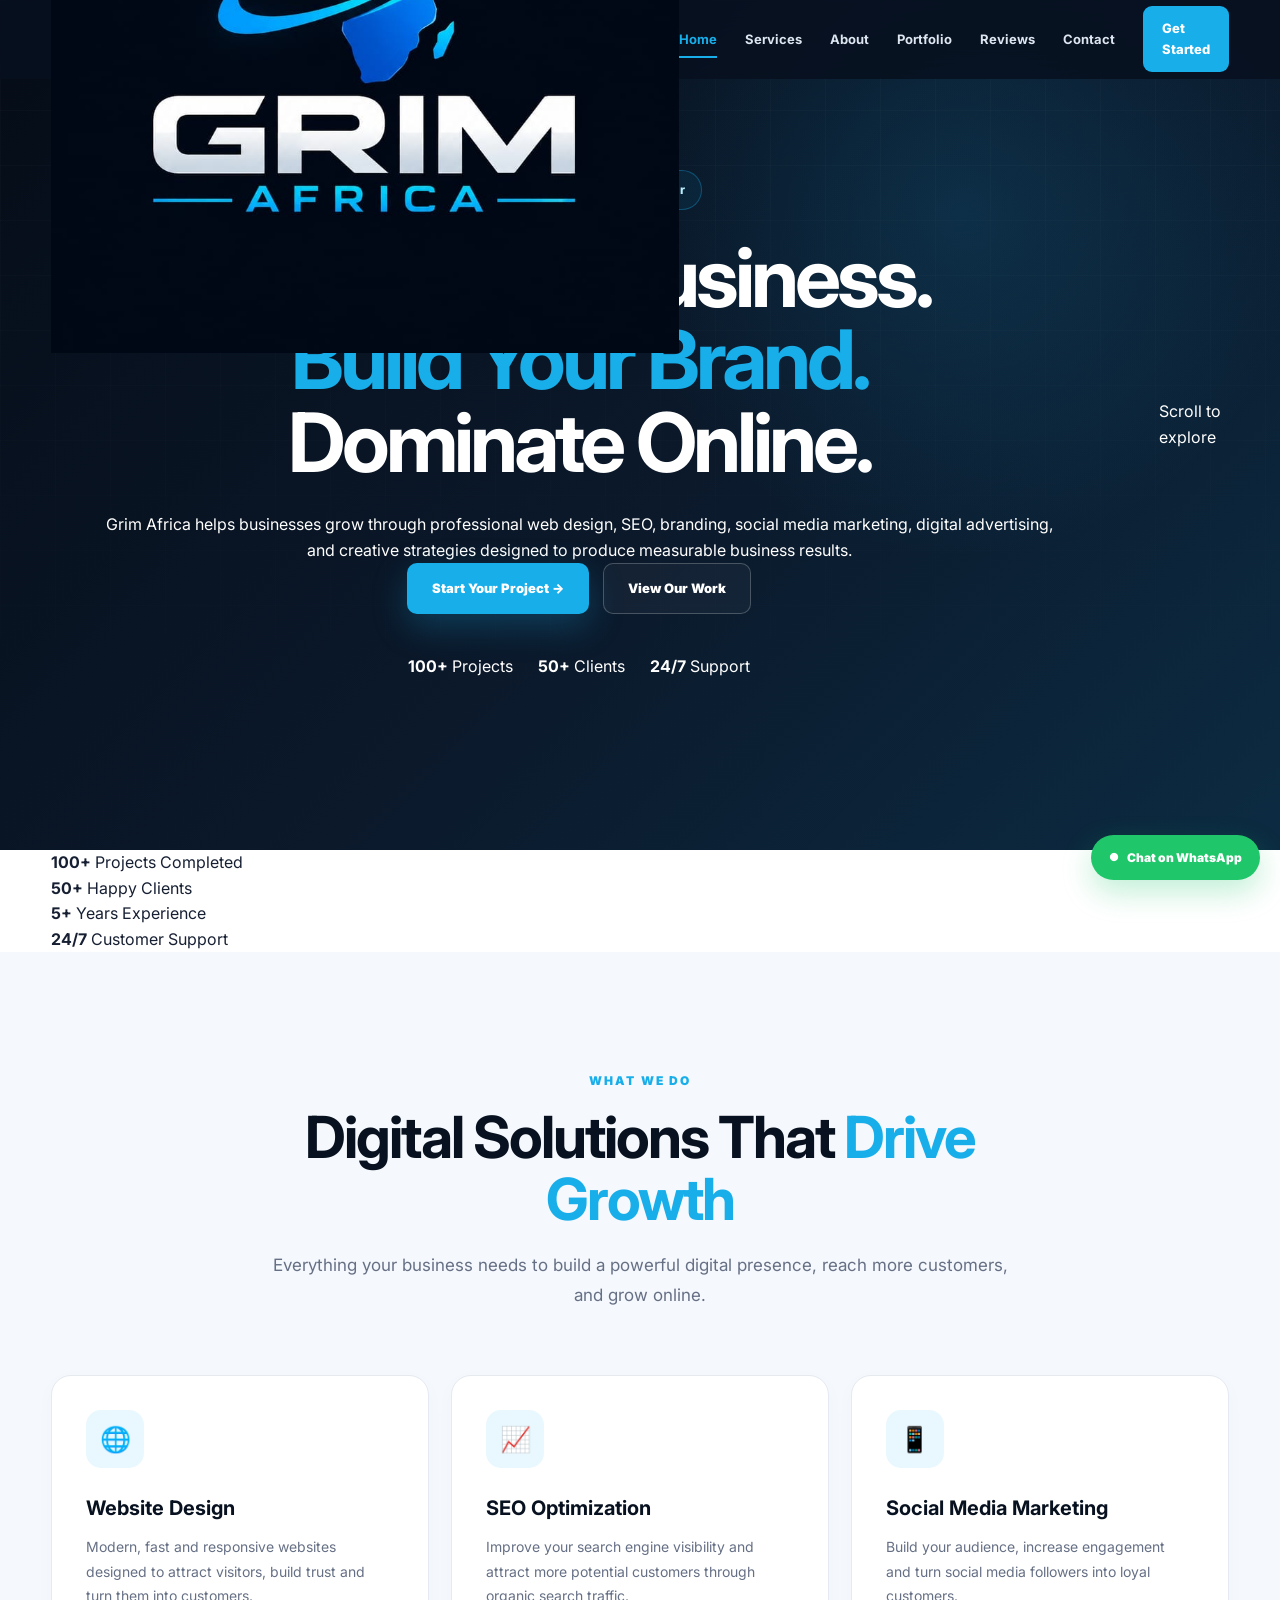
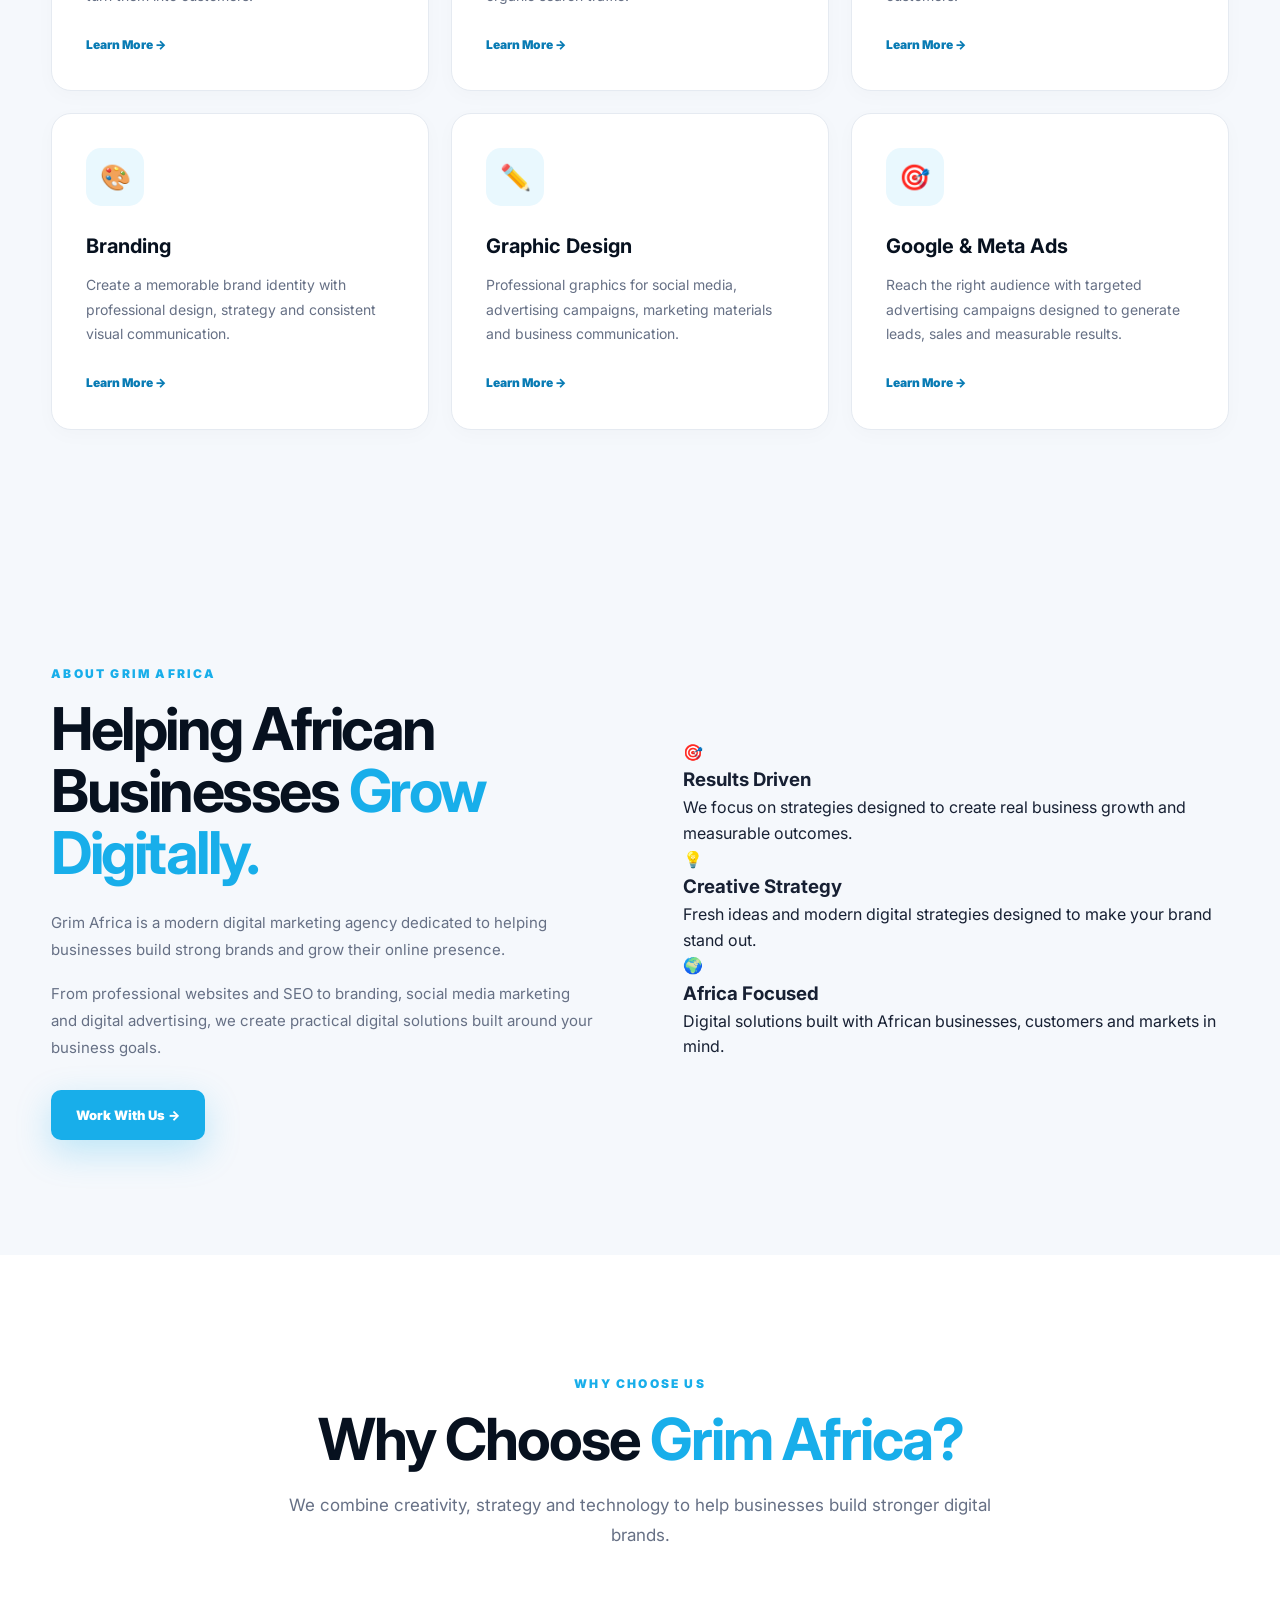
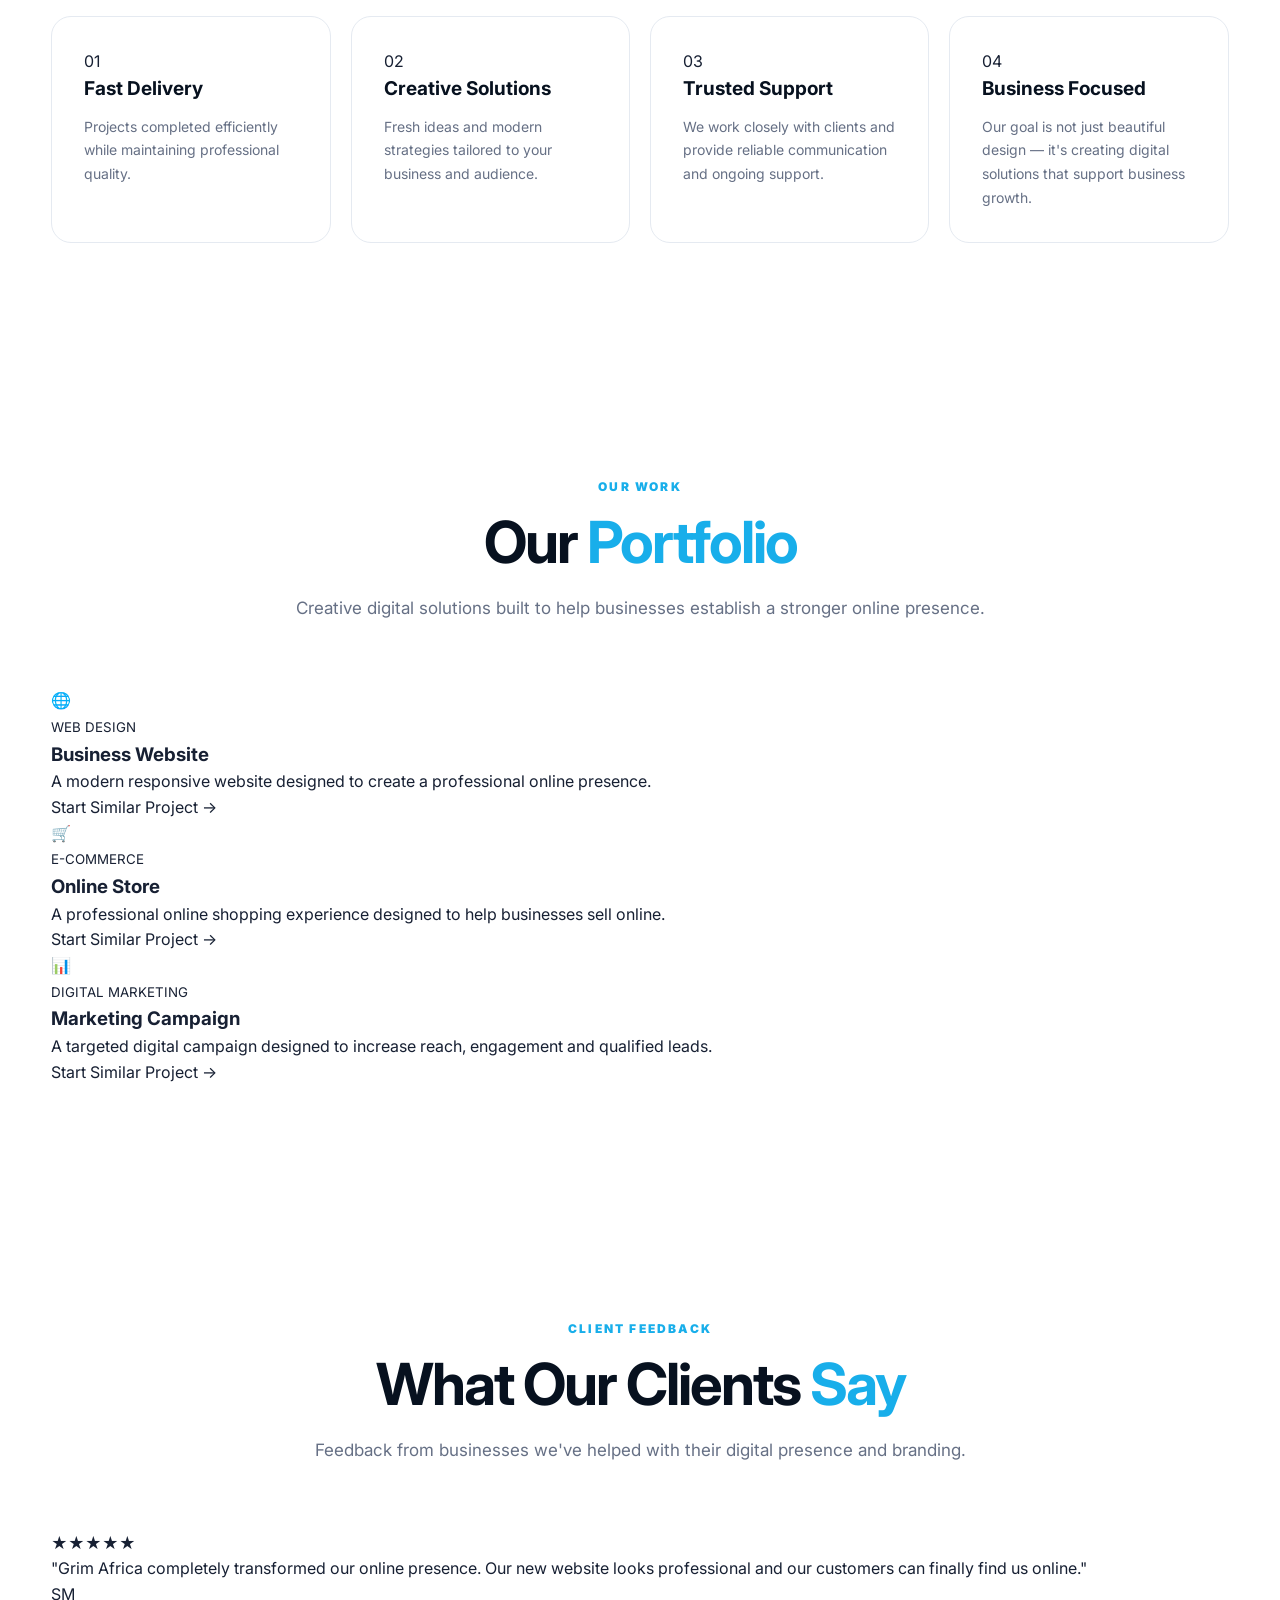
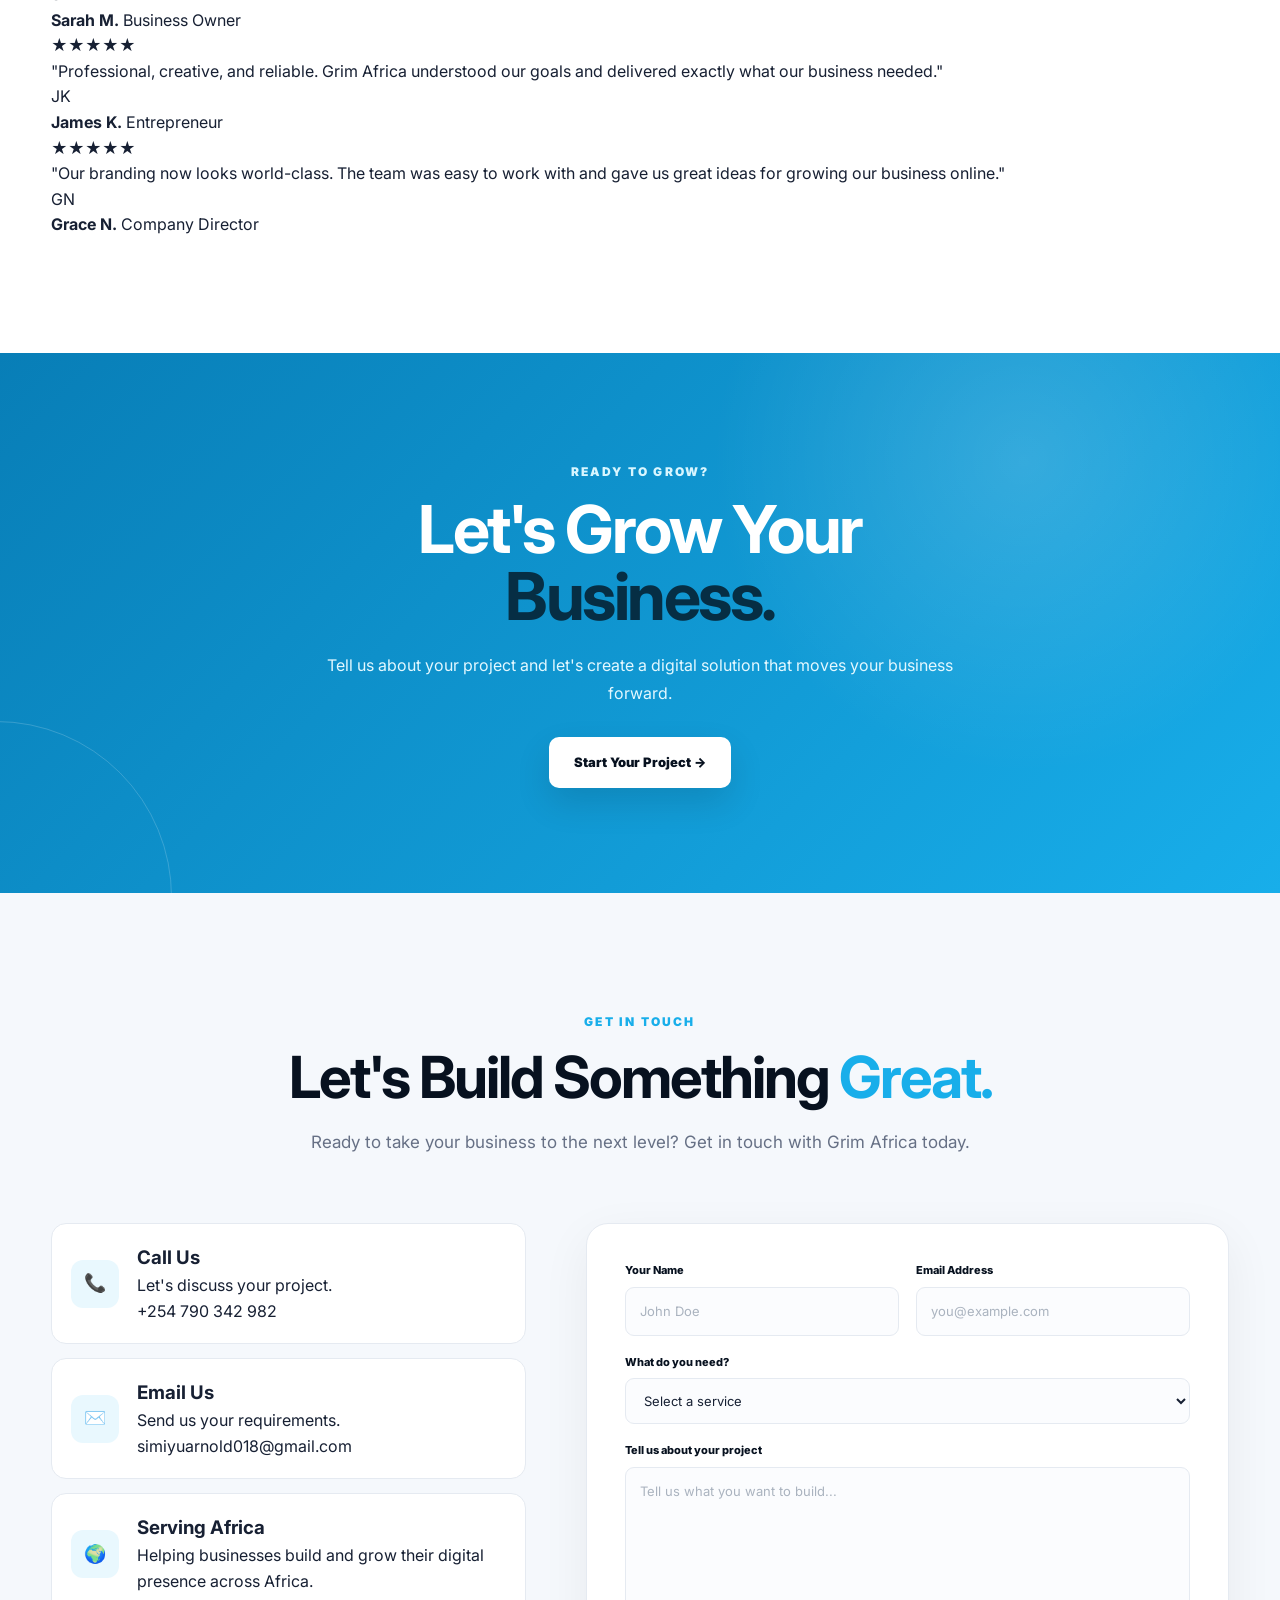
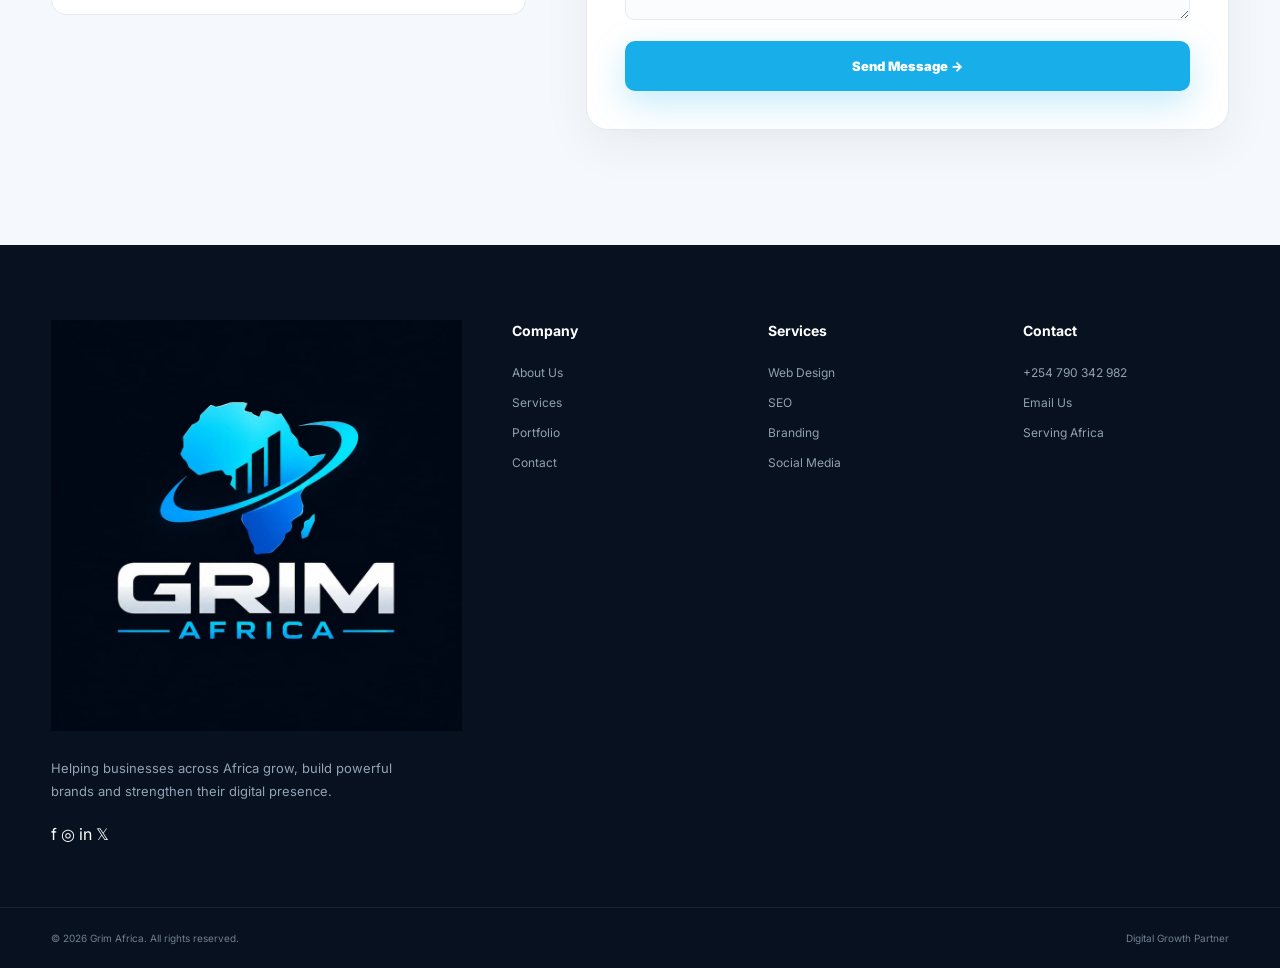
==== commit 2c74ab97: "Update index.html" ====
--- a/index.html
+++ b/index.html
@@ -1,35 +1,34 @@
  <!DOCTYPE html>
 <html lang="en">
+
 <head>
   <meta charset="UTF-8">
 
-  <meta
-    name="viewport"
-    content="width=device-width, initial-scale=1.0"
-  >
-
-  <title>Grim Africa | Digital Marketing & Web Design Agency</title>
+  <meta name="viewport" content="width=device-width, initial-scale=1.0">
+
+  <title>Grim Africa | Digital Marketing Agency</title>
 
   <meta
     name="description"
-    content="Grim Africa helps businesses across Africa grow online through professional web design, SEO, branding, social media marketing and digital advertising."
+    content="Grim Africa helps businesses across Africa grow online through professional web design, SEO, branding, social media marketing, graphic design and digital advertising."
   >
 
   <meta
     name="keywords"
-    content="Grim Africa, digital marketing agency Africa, web design Kenya, SEO Kenya, branding Africa, social media marketing, Google Ads, Meta Ads"
+    content="Grim Africa, digital marketing Africa, digital marketing Kenya, web design Kenya, SEO Kenya, branding, social media marketing, graphic design, Google Ads, Meta Ads"
   >
 
   <meta name="author" content="Grim Africa">
 
   <meta name="robots" content="index, follow">
 
+  <!-- Canonical URL -->
   <link
     rel="canonical"
     href="https://simiyuarnold018-bit.github.io/grim-africa-website/"
   >
 
-  <!-- Open Graph -->
+  <!-- Open Graph / Social Sharing -->
   <meta
     property="og:title"
     content="Grim Africa | Digital Growth Partner"
@@ -37,7 +36,7 @@
 
   <meta
     property="og:description"
-    content="Web design, SEO, branding and digital marketing solutions for ambitious businesses across Africa."
+    content="Grow your business. Build your brand. Dominate online with Grim Africa."
   >
 
   <meta
@@ -50,68 +49,131 @@
     content="https://simiyuarnold018-bit.github.io/grim-africa-website/"
   >
 
-  <!-- Twitter / X -->
   <meta
-    name="twitter:card"
-    content="summary_large_image"
+    property="og:image"
+    content="https://simiyuarnold018-bit.github.io/grim-africa-website/grim-africa-logo.png"
   >
 
-  <meta
-    name="twitter:title"
-    content="Grim Africa | Digital Growth Partner"
+  <!-- Favicon -->
+  <link
+    rel="icon"
+    type="image/png"
+    href="grim-africa-logo.png"
   >
 
-  <meta
-    name="twitter:description"
-    content="Helping businesses build stronger brands and grow online."
-  >
-
-  <!-- Theme -->
-  <meta name="theme-color" content="#07111f">
+  <!-- Stylesheet -->
+  <link rel="stylesheet" href="style.css">
 
   <!-- Google Fonts -->
   <link rel="preconnect" href="https://fonts.googleapis.com">
-  <link rel="preconnect" href="https://fonts.gstatic.com" crossorigin>
+
+  <link
+    rel="preconnect"
+    href="https://fonts.gstatic.com"
+    crossorigin
+  >
 
   <link
     href="https://fonts.googleapis.com/css2?family=Inter:wght@400;500;600;700;800;900&display=swap"
     rel="stylesheet"
   >
 
-  <link rel="stylesheet" href="style.css">
 </head>
 
+
 <body>
 
-  <!-- ================= HEADER ================= -->
+
+  <!-- =====================================================
+       HEADER
+       ===================================================== -->
 
   <header class="header" id="header">
 
     <div class="container nav-container">
 
-      <a href="#home" class="logo" aria-label="Grim Africa home">
-        Grim <span>Africa</span>
+      <!-- Logo -->
+
+      <a
+        href="#home"
+        class="logo"
+        aria-label="Grim Africa Home"
+      >
+
+        <img
+          src="grim-africa-logo.png"
+          alt="Grim Africa Logo"
+        >
+
       </a>
 
-      <nav class="nav" id="nav" aria-label="Main navigation">
-
-        <a href="#home" class="nav-link active">Home</a>
-        <a href="#services" class="nav-link">Services</a>
-        <a href="#work" class="nav-link">Our Work</a>
-        <a href="#process" class="nav-link">Process</a>
-        <a href="#about" class="nav-link">About</a>
-        <a href="#faq" class="nav-link">FAQ</a>
-
-        <a href="#contact" class="nav-button">
-          Get a Free Quote
+
+      <!-- Navigation -->
+
+      <nav
+        class="nav"
+        id="nav"
+        aria-label="Main navigation"
+      >
+
+        <a
+          href="#home"
+          class="nav-link active"
+        >
+          Home
         </a>
 
+        <a
+          href="#services"
+          class="nav-link"
+        >
+          Services
+        </a>
+
+        <a
+          href="#about"
+          class="nav-link"
+        >
+          About
+        </a>
+
+        <a
+          href="#portfolio"
+          class="nav-link"
+        >
+          Portfolio
+        </a>
+
+        <a
+          href="#testimonials"
+          class="nav-link"
+        >
+          Reviews
+        </a>
+
+        <a
+          href="#contact"
+          class="nav-link"
+        >
+          Contact
+        </a>
+
+        <a
+          href="#contact"
+          class="nav-button"
+        >
+          Get Started
+        </a>
+
       </nav>
+
+
+      <!-- Mobile Menu Button -->
 
       <button
         class="menu-button"
         id="menuButton"
-        aria-label="Open navigation menu"
+        aria-label="Open menu"
         aria-expanded="false"
         type="button"
       >
@@ -123,130 +185,199 @@
   </header>
 
 
-  <!-- ================= MAIN ================= -->
+  <!-- =====================================================
+       MAIN CONTENT
+       ===================================================== -->
 
   <main>
 
-    <!-- ================= HERO ================= -->
-
-    <section class="hero" id="home">
-
-      <div class="hero-glow hero-glow-one"></div>
-      <div class="hero-glow hero-glow-two"></div>
+
+    <!-- =====================================================
+         HERO
+         ===================================================== -->
+
+    <section
+      class="hero"
+      id="home"
+    >
+
+      <div class="hero-overlay"></div>
+
 
       <div class="container hero-container">
 
         <div class="hero-content">
 
+
           <div class="hero-badge">
-            <span class="badge-dot"></span>
-            Digital Growth Partner for African Businesses
+            🚀 Africa's Digital Growth Partner
           </div>
 
+
           <h1>
-            Turn Your Online Presence
-            <span>Into Business Growth.</span>
+
+            Grow Your Business.
+
+            <span>
+              Build Your Brand.
+            </span>
+
+            Dominate Online.
+
           </h1>
 
-          <p class="hero-description">
-            We design websites, build brands and create digital marketing
-            strategies that help businesses attract attention, earn trust
-            and generate more opportunities online.
+
+          <p>
+            Grim Africa helps businesses grow through professional web
+            design, SEO, branding, social media marketing, digital
+            advertising, and creative strategies designed to produce
+            measurable business results.
           </p>
 
+
           <div class="hero-buttons">
 
-            <a href="#contact" class="btn btn-primary">
-              Get a Free Consultation
-              <span>→</span>
+            <a
+              href="#contact"
+              class="btn btn-primary"
+            >
+              Start Your Project →
             </a>
 
-            <a href="#work" class="btn btn-outline">
-              Explore Our Work
+            <a
+              href="#portfolio"
+              class="btn btn-outline"
+            >
+              View Our Work
             </a>
 
           </div>
 
+
+          <!-- Trust indicators -->
+
           <div class="hero-trust">
 
-            <div class="trust-item">
-              <span class="trust-icon">✓</span>
-              <span>Tailored Strategies</span>
-            </div>
-
-            <div class="trust-item">
-              <span class="trust-icon">✓</span>
-              <span>Modern Design</span>
-            </div>
-
-            <div class="trust-item">
-              <span class="trust-icon">✓</span>
-              <span>Reliable Support</span>
+            <div>
+              <strong>100+</strong>
+              <span>Projects</span>
+            </div>
+
+            <div>
+              <strong>50+</strong>
+              <span>Clients</span>
+            </div>
+
+            <div>
+              <strong>24/7</strong>
+              <span>Support</span>
             </div>
 
           </div>
 
+
         </div>
 
       </div>
 
-      <div class="hero-bottom">
-
-        <span>WEB DESIGN</span>
-        <span>SEO</span>
-        <span>BRANDING</span>
-        <span>SOCIAL MEDIA</span>
-        <span>DIGITAL ADS</span>
+
+      <!-- Scroll indicator -->
+
+      <div class="scroll-indicator">
+
+        <span>
+          Scroll to explore
+        </span>
+
+        <div class="scroll-line"></div>
 
       </div>
 
     </section>
 
 
-    <!-- ================= INTRO ================= -->
-
-    <section class="intro-section">
-
-      <div class="container intro-grid">
-
-        <div>
-
-          <span class="section-label">
-            YOUR DIGITAL PARTNER
+
+    <!-- =====================================================
+         STATS
+         ===================================================== -->
+
+    <section
+      class="stats"
+      aria-label="Grim Africa statistics"
+    >
+
+      <div class="container stats-grid">
+
+
+        <div class="stat-item">
+
+          <strong>
+            100+
+          </strong>
+
+          <span>
+            Projects Completed
           </span>
 
-          <h2>
-            Your business deserves
-            <span>a stronger digital presence.</span>
-          </h2>
-
         </div>
 
-        <div>
-
-          <p>
-            Customers are searching online before they decide who to trust.
-            Grim Africa helps you make that first impression count.
-          </p>
-
-          <p>
-            From your website and branding to search visibility and
-            advertising, we create connected digital experiences built
-            around your business goals.
-          </p>
+
+        <div class="stat-item">
+
+          <strong>
+            50+
+          </strong>
+
+          <span>
+            Happy Clients
+          </span>
 
         </div>
 
+
+        <div class="stat-item">
+
+          <strong>
+            5+
+          </strong>
+
+          <span>
+            Years Experience
+          </span>
+
+        </div>
+
+
+        <div class="stat-item">
+
+          <strong>
+            24/7
+          </strong>
+
+          <span>
+            Customer Support
+          </span>
+
+        </div>
+
+
       </div>
 
     </section>
 
 
-    <!-- ================= SERVICES ================= -->
-
-    <section class="section services-section" id="services">
+
+    <!-- =====================================================
+         SERVICES
+         ===================================================== -->
+
+    <section
+      class="section services-section"
+      id="services"
+    >
 
       <div class="container">
+
 
         <div class="section-heading">
 
@@ -255,141 +386,173 @@
           </span>
 
           <h2>
-            Digital Solutions Built
-            <span>For Growth</span>
+            Digital Solutions That
+            <span>
+              Drive Growth
+            </span>
           </h2>
 
           <p>
-            Practical digital services designed to help your business
-            look professional, reach more people and convert attention
-            into opportunity.
+            Everything your business needs to build a powerful digital
+            presence, reach more customers, and grow online.
           </p>
 
         </div>
 
 
+
         <div class="services-grid">
 
+
+          <!-- Website Design -->
+
           <article class="service-card">
 
-            <div class="service-number">01</div>
-
-            <div class="service-icon">◈</div>
-
-            <h3>Website Design</h3>
+            <div class="service-icon">
+              🌐
+            </div>
+
+            <h3>
+              Website Design
+            </h3>
 
             <p>
-              Professional, responsive websites designed to build trust,
-              communicate your value and turn visitors into potential
-              customers.
+              Modern, fast and responsive websites designed to attract
+              visitors, build trust and turn them into customers.
             </p>
 
             <a href="#contact">
-              Discuss Your Website →
+              Learn More →
             </a>
 
           </article>
 
 
+
+          <!-- SEO -->
+
           <article class="service-card">
 
-            <div class="service-number">02</div>
-
-            <div class="service-icon">↗</div>
-
-            <h3>SEO Optimization</h3>
+            <div class="service-icon">
+              📈
+            </div>
+
+            <h3>
+              SEO Optimization
+            </h3>
 
             <p>
-              Improve your search visibility and create a stronger organic
-              presence so potential customers can discover your business.
+              Improve your search engine visibility and attract more
+              potential customers through organic search traffic.
             </p>
 
             <a href="#contact">
-              Improve My Visibility →
+              Learn More →
             </a>
 
           </article>
 
 
+
+          <!-- Social Media -->
+
           <article class="service-card">
 
-            <div class="service-number">03</div>
-
-            <div class="service-icon">◎</div>
-
-            <h3>Social Media Marketing</h3>
+            <div class="service-icon">
+              📱
+            </div>
+
+            <h3>
+              Social Media Marketing
+            </h3>
 
             <p>
-              Build a consistent social presence with content and strategies
-              designed to increase awareness, engagement and trust.
+              Build your audience, increase engagement and turn social
+              media followers into loyal customers.
             </p>
 
             <a href="#contact">
-              Grow My Social Presence →
+              Learn More →
             </a>
 
           </article>
 
 
+
+          <!-- Branding -->
+
           <article class="service-card">
 
-            <div class="service-number">04</div>
-
-            <div class="service-icon">◆</div>
-
-            <h3>Branding</h3>
+            <div class="service-icon">
+              🎨
+            </div>
+
+            <h3>
+              Branding
+            </h3>
 
             <p>
-              Create a distinctive visual identity that communicates
-              professionalism and gives your business a memorable presence.
+              Create a memorable brand identity with professional design,
+              strategy and consistent visual communication.
             </p>
 
             <a href="#contact">
-              Build My Brand →
+              Learn More →
             </a>
 
           </article>
 
 
+
+          <!-- Graphic Design -->
+
           <article class="service-card">
 
-            <div class="service-number">05</div>
-
-            <div class="service-icon">✦</div>
-
-            <h3>Graphic Design</h3>
+            <div class="service-icon">
+              ✏️
+            </div>
+
+            <h3>
+              Graphic Design
+            </h3>
 
             <p>
-              Professional marketing graphics for social media, campaigns,
-              presentations and other business communication.
+              Professional graphics for social media, advertising
+              campaigns, marketing materials and business communication.
             </p>
 
             <a href="#contact">
-              Discuss a Design Project →
+              Learn More →
             </a>
 
           </article>
 
 
+
+          <!-- Advertising -->
+
           <article class="service-card">
 
-            <div class="service-number">06</div>
-
-            <div class="service-icon">◉</div>
-
-            <h3>Google & Meta Ads</h3>
+            <div class="service-icon">
+              🎯
+            </div>
+
+            <h3>
+              Google & Meta Ads
+            </h3>
 
             <p>
-              Targeted advertising campaigns designed to put your offer in
-              front of relevant audiences and generate qualified opportunities.
+              Reach the right audience with targeted advertising campaigns
+              designed to generate leads, sales and measurable results.
             </p>
 
             <a href="#contact">
-              Discuss Advertising →
+              Learn More →
             </a>
 
           </article>
 
+
         </div>
 
       </div>
@@ -397,372 +560,18 @@
     </section>
 
 
-    <!-- ================= WHY US ================= -->
-
-    <section class="section why-section">
-
-      <div class="container">
-
-        <div class="section-heading">
-
-          <span class="section-label">
-            WHY GRIM AFRICA
-          </span>
-
-          <h2>
-            Strategy First.
-            <span>Results Focused.</span>
-          </h2>
-
-          <p>
-            We don't believe in one-size-fits-all digital marketing.
-            Your strategy should fit your business, customers and goals.
-          </p>
-
-        </div>
-
-
-        <div class="why-grid">
-
-          <article class="why-card">
-
-            <div class="why-icon">01</div>
-
-            <h3>Business First</h3>
-
-            <p>
-              We start with your goals and challenges rather than
-              recommending services you don't need.
-            </p>
-
-          </article>
-
-
-          <article class="why-card">
-
-            <div class="why-icon">02</div>
-
-            <h3>Clear Communication</h3>
-
-            <p>
-              You should always understand what we're doing, why we're
-              doing it and what happens next.
-            </p>
-
-          </article>
-
-
-          <article class="why-card">
-
-            <div class="why-icon">03</div>
-
-            <h3>Modern Execution</h3>
-
-            <p>
-              We use modern design principles and digital tools to create
-              professional experiences across devices.
-            </p>
-
-          </article>
-
-
-          <article class="why-card">
-
-            <div class="why-icon">04</div>
-
-            <h3>Long-Term Thinking</h3>
-
-            <p>
-              We aim to build digital foundations that can grow with your
-              business instead of chasing short-term results.
-            </p>
-
-          </article>
-
-        </div>
-
-      </div>
-
-    </section>
-
-
-    <!-- ================= PROCESS ================= -->
-
-    <section class="section process-section" id="process">
-
-      <div class="container">
-
-        <div class="section-heading">
-
-          <span class="section-label">
-            HOW IT WORKS
-          </span>
-
-          <h2>
-            A Simple Process.
-            <span>A Clear Direction.</span>
-          </h2>
-
-          <p>
-            From the first conversation to launch, we keep the process
-            straightforward and focused.
-          </p>
-
-        </div>
-
-
-        <div class="process-grid">
-
-          <article class="process-card">
-
-            <div class="process-step">01</div>
-
-            <h3>Discover</h3>
-
-            <p>
-              We learn about your business, audience, goals and current
-              digital challenges.
-            </p>
-
-          </article>
-
-
-          <article class="process-card">
-
-            <div class="process-step">02</div>
-
-            <h3>Plan</h3>
-
-            <p>
-              We define the right strategy, priorities and deliverables
-              for your project.
-            </p>
-
-          </article>
-
-
-          <article class="process-card">
-
-            <div class="process-step">03</div>
-
-            <h3>Create</h3>
-
-            <p>
-              We design, develop and refine your digital solution with
-              your feedback along the way.
-            </p>
-
-          </article>
-
-
-          <article class="process-card">
-
-            <div class="process-step">04</div>
-
-            <h3>Launch & Grow</h3>
-
-            <p>
-              We launch your project and can continue supporting your
-              digital growth after launch.
-            </p>
-
-          </article>
-
-        </div>
-
-      </div>
-
-    </section>
-
-
-    <!-- ================= PORTFOLIO ================= -->
-
-    <section class="section work-section" id="work">
-
-      <div class="container">
-
-        <div class="section-heading">
-
-          <span class="section-label">
-            SELECTED WORK
-          </span>
-
-          <h2>
-            Work That
-            <span>Speaks for Itself.</span>
-          </h2>
-
-          <p>
-            Explore examples of the type of digital experiences we can
-            create for ambitious businesses.
-          </p>
-
-        </div>
-
-
-        <div class="work-grid">
-
-          <article class="work-card">
-
-            <div class="work-visual work-website">
-
-              <div class="browser-window">
-
-                <div class="browser-top">
-                  <span></span>
-                  <span></span>
-                  <span></span>
-                </div>
-
-                <div class="browser-content">
-
-                  <div class="mock-logo">
-                    GRIM
-                  </div>
-
-                  <div class="mock-title">
-                    Build Your<br>
-                    Digital Future.
-                  </div>
-
-                  <div class="mock-line"></div>
-
-                  <div class="mock-button">
-                    Get Started
-                  </div>
-
-                </div>
-
-              </div>
-
-            </div>
-
-            <div class="work-content">
-
-              <span class="work-category">
-                WEB DESIGN
-              </span>
-
-              <h3>Business Website</h3>
-
-              <p>
-                A modern business website focused on credibility,
-                clarity and conversion.
-              </p>
-
-              <span class="work-note">
-                Replace this preview with a real client project when available.
-              </span>
-
-            </div>
-
-          </article>
-
-
-          <article class="work-card">
-
-            <div class="work-visual work-branding">
-
-              <div class="brand-preview">
-
-                <span class="brand-small">
-                  YOUR BUSINESS
-                </span>
-
-                <strong>
-                  BRAND
-                </strong>
-
-                <span class="brand-line"></span>
-
-                <small>
-                  Identity • Strategy • Design
-                </small>
-
-              </div>
-
-            </div>
-
-            <div class="work-content">
-
-              <span class="work-category">
-                BRANDING
-              </span>
-
-              <h3>Brand Identity</h3>
-
-              <p>
-                A cohesive visual identity designed to make a business
-                look professional and memorable.
-              </p>
-
-              <span class="work-note">
-                Replace this preview with a real client project when available.
-              </span>
-
-            </div>
-
-          </article>
-
-
-          <article class="work-card">
-
-            <div class="work-visual work-marketing">
-
-              <div class="analytics-preview">
-
-                <span>CAMPAIGN PERFORMANCE</span>
-
-                <strong>+ Growth</strong>
-
-                <div class="chart">
-
-                  <i></i>
-                  <i></i>
-                  <i></i>
-                  <i></i>
-                  <i></i>
-                  <i></i>
-
-                </div>
-
-              </div>
-
-            </div>
-
-            <div class="work-content">
-
-              <span class="work-category">
-                DIGITAL MARKETING
-              </span>
-
-              <h3>Growth Campaign</h3>
-
-              <p>
-                Digital campaigns structured around awareness, qualified
-                traffic and measurable business objectives.
-              </p>
-
-              <span class="work-note">
-                Add real campaign results when you have them.
-              </span>
-
-            </div>
-
-          </article>
-
-        </div>
-
-      </div>
-
-    </section>
-
-
-    <!-- ================= ABOUT ================= -->
-
-    <section class="section about-section" id="about">
+
+    <!-- =====================================================
+         ABOUT
+         ===================================================== -->
+
+    <section
+      class="section about-section"
+      id="about"
+    >
 
       <div class="container about-grid">
+
 
         <div class="about-content">
 
@@ -771,69 +580,535 @@
           </span>
 
           <h2>
-            Helping Businesses
-            <span>Compete Online.</span>
+            Helping African Businesses
+            <span>
+              Grow Digitally.
+            </span>
           </h2>
 
           <p>
-            Grim Africa is a digital marketing agency focused on helping
-            businesses build stronger brands and create meaningful
-            digital experiences.
+            Grim Africa is a modern digital marketing agency dedicated
+            to helping businesses build strong brands and grow their
+            online presence.
           </p>
 
           <p>
-            We combine design, technology and marketing strategy to create
-            practical solutions that support real business goals.
+            From professional websites and SEO to branding, social media
+            marketing and digital advertising, we create practical
+            digital solutions built around your business goals.
           </p>
 
+          <a
+            href="#contact"
+            class="btn btn-primary"
+          >
+            Work With Us →
+          </a>
+
+        </div>
+
+
+
+        <div class="about-features">
+
+
+          <div class="feature-card">
+
+            <div class="feature-icon">
+              🎯
+            </div>
+
+            <div>
+
+              <h3>
+                Results Driven
+              </h3>
+
+              <p>
+                We focus on strategies designed to create real business
+                growth and measurable outcomes.
+              </p>
+
+            </div>
+
+          </div>
+
+
+
+          <div class="feature-card">
+
+            <div class="feature-icon">
+              💡
+            </div>
+
+            <div>
+
+              <h3>
+                Creative Strategy
+              </h3>
+
+              <p>
+                Fresh ideas and modern digital strategies designed to
+                make your brand stand out.
+              </p>
+
+            </div>
+
+          </div>
+
+
+
+          <div class="feature-card">
+
+            <div class="feature-icon">
+              🌍
+            </div>
+
+            <div>
+
+              <h3>
+                Africa Focused
+              </h3>
+
+              <p>
+                Digital solutions built with African businesses,
+                customers and markets in mind.
+              </p>
+
+            </div>
+
+          </div>
+
+
+        </div>
+
+      </div>
+
+    </section>
+
+
+
+    <!-- =====================================================
+         WHY CHOOSE US
+         ===================================================== -->
+
+    <section class="section why-section">
+
+      <div class="container">
+
+
+        <div class="section-heading">
+
+          <span class="section-label">
+            WHY CHOOSE US
+          </span>
+
+          <h2>
+            Why Choose
+            <span>
+              Grim Africa?
+            </span>
+          </h2>
+
           <p>
-            Whether you're launching a new business, improving an existing
-            website or looking for better digital visibility, we're here
-            to help you take the next step.
+            We combine creativity, strategy and technology to help
+            businesses build stronger digital brands.
           </p>
 
-          <a href="#contact" class="btn btn-primary">
-            Talk About Your Business →
-          </a>
-
         </div>
 
 
-        <div class="about-panel">
-
-          <div class="about-panel-top">
-
-            <span>GRIM AFRICA</span>
-
-            <span>01</span>
+
+        <div class="why-grid">
+
+
+          <div class="why-card">
+
+            <div class="why-number">
+              01
+            </div>
+
+            <h3>
+              Fast Delivery
+            </h3>
+
+            <p>
+              Projects completed efficiently while maintaining
+              professional quality.
+            </p>
 
           </div>
 
-          <div class="about-panel-main">
-
-            <span class="about-eyebrow">
-              DIGITAL GROWTH
+
+
+          <div class="why-card">
+
+            <div class="why-number">
+              02
+            </div>
+
+            <h3>
+              Creative Solutions
+            </h3>
+
+            <p>
+              Fresh ideas and modern strategies tailored to your
+              business and audience.
+            </p>
+
+          </div>
+
+
+
+          <div class="why-card">
+
+            <div class="why-number">
+              03
+            </div>
+
+            <h3>
+              Trusted Support
+            </h3>
+
+            <p>
+              We work closely with clients and provide reliable
+              communication and ongoing support.
+            </p>
+
+          </div>
+
+
+
+          <div class="why-card">
+
+            <div class="why-number">
+              04
+            </div>
+
+            <h3>
+              Business Focused
+            </h3>
+
+            <p>
+              Our goal is not just beautiful design — it's creating
+              digital solutions that support business growth.
+            </p>
+
+          </div>
+
+
+        </div>
+
+      </div>
+
+    </section>
+
+
+
+    <!-- =====================================================
+         PORTFOLIO
+         ===================================================== -->
+
+    <section
+      class="section portfolio-section"
+      id="portfolio"
+    >
+
+      <div class="container">
+
+
+        <div class="section-heading">
+
+          <span class="section-label">
+            OUR WORK
+          </span>
+
+          <h2>
+            Our
+            <span>
+              Portfolio
             </span>
-
-            <h3>
-              Build a brand
-              people remember.
-            </h3>
-
-            <p>
-              Strategy, creativity and technology working together.
+          </h2>
+
+          <p>
+            Creative digital solutions built to help businesses
+            establish a stronger online presence.
+          </p>
+
+        </div>
+
+
+
+        <div class="portfolio-grid">
+
+
+          <!-- Portfolio 1 -->
+
+          <article class="portfolio-card">
+
+            <div class="portfolio-image website-image">
+
+              <span>
+                🌐
+              </span>
+
+            </div>
+
+            <div class="portfolio-content">
+
+              <small>
+                WEB DESIGN
+              </small>
+
+              <h3>
+                Business Website
+              </h3>
+
+              <p>
+                A modern responsive website designed to create a
+                professional online presence.
+              </p>
+
+              <a href="#contact">
+                Start Similar Project →
+              </a>
+
+            </div>
+
+          </article>
+
+
+
+          <!-- Portfolio 2 -->
+
+          <article class="portfolio-card">
+
+            <div class="portfolio-image ecommerce-image">
+
+              <span>
+                🛒
+              </span>
+
+            </div>
+
+            <div class="portfolio-content">
+
+              <small>
+                E-COMMERCE
+              </small>
+
+              <h3>
+                Online Store
+              </h3>
+
+              <p>
+                A professional online shopping experience designed
+                to help businesses sell online.
+              </p>
+
+              <a href="#contact">
+                Start Similar Project →
+              </a>
+
+            </div>
+
+          </article>
+
+
+
+          <!-- Portfolio 3 -->
+
+          <article class="portfolio-card">
+
+            <div class="portfolio-image marketing-image">
+
+              <span>
+                📊
+              </span>
+
+            </div>
+
+            <div class="portfolio-content">
+
+              <small>
+                DIGITAL MARKETING
+              </small>
+
+              <h3>
+                Marketing Campaign
+              </h3>
+
+              <p>
+                A targeted digital campaign designed to increase
+                reach, engagement and qualified leads.
+              </p>
+
+              <a href="#contact">
+                Start Similar Project →
+              </a>
+
+            </div>
+
+          </article>
+
+
+        </div>
+
+      </div>
+
+    </section>
+
+
+
+    <!-- =====================================================
+         TESTIMONIALS
+         ===================================================== -->
+
+    <section
+      class="section testimonials-section"
+      id="testimonials"
+    >
+
+      <div class="container">
+
+
+        <div class="section-heading">
+
+          <span class="section-label">
+            CLIENT FEEDBACK
+          </span>
+
+          <h2>
+            What Our Clients
+            <span>
+              Say
+            </span>
+          </h2>
+
+          <p>
+            Feedback from businesses we've helped with their digital
+            presence and branding.
+          </p>
+
+        </div>
+
+
+
+        <div class="testimonials-grid">
+
+
+          <!-- Testimonial 1 -->
+
+          <article class="testimonial-card">
+
+            <div class="stars">
+              ★★★★★
+            </div>
+
+            <p class="testimonial-text">
+              "Grim Africa completely transformed our online presence.
+              Our new website looks professional and our customers can
+              finally find us online."
             </p>
 
-          </div>
-
-          <div class="about-panel-bottom">
-
-            <span>WEB</span>
-            <span>SEO</span>
-            <span>BRAND</span>
-            <span>ADS</span>
-
-          </div>
+            <div class="client">
+
+              <div class="client-avatar">
+                SM
+              </div>
+
+              <div>
+
+                <strong>
+                  Sarah M.
+                </strong>
+
+                <span>
+                  Business Owner
+                </span>
+
+              </div>
+
+            </div>
+
+          </article>
+
+
+
+          <!-- Testimonial 2 -->
+
+          <article class="testimonial-card">
+
+            <div class="stars">
+              ★★★★★
+            </div>
+
+            <p class="testimonial-text">
+              "Professional, creative, and reliable. Grim Africa
+              understood our goals and delivered exactly what our
+              business needed."
+            </p>
+
+            <div class="client">
+
+              <div class="client-avatar">
+                JK
+              </div>
+
+              <div>
+
+                <strong>
+                  James K.
+                </strong>
+
+                <span>
+                  Entrepreneur
+                </span>
+
+              </div>
+
+            </div>
+
+          </article>
+
+
+
+          <!-- Testimonial 3 -->
+
+          <article class="testimonial-card">
+
+            <div class="stars">
+              ★★★★★
+            </div>
+
+            <p class="testimonial-text">
+              "Our branding now looks world-class. The team was easy
+              to work with and gave us great ideas for growing our
+              business online."
+            </p>
+
+            <div class="client">
+
+              <div class="client-avatar">
+                GN
+              </div>
+
+              <div>
+
+                <strong>
+                  Grace N.
+                </strong>
+
+                <span>
+                  Company Director
+                </span>
+
+              </div>
+
+            </div>
+
+          </article>
+
 
         </div>
 
@@ -842,119 +1117,10 @@
     </section>
 
 
-    <!-- ================= FAQ ================= -->
-
-    <section class="section faq-section" id="faq">
-
-      <div class="container">
-
-        <div class="section-heading">
-
-          <span class="section-label">
-            FAQ
-          </span>
-
-          <h2>
-            Questions?
-            <span>We've Got Answers.</span>
-          </h2>
-
-          <p>
-            A few things businesses often want to know before getting started.
-          </p>
-
-        </div>
-
-
-        <div class="faq-list">
-
-          <details class="faq-item">
-
-            <summary>
-              What services does Grim Africa offer?
-              <span>+</span>
-            </summary>
-
-            <p>
-              We provide website design, SEO optimization, branding,
-              graphic design, social media marketing and Google & Meta
-              advertising services.
-            </p>
-
-          </details>
-
-
-          <details class="faq-item">
-
-            <summary>
-              Do you work with businesses outside Kenya?
-              <span>+</span>
-            </summary>
-
-            <p>
-              Yes. Grim Africa is designed to serve businesses across
-              Africa and can work remotely with clients in different
-              locations.
-            </p>
-
-          </details>
-
-
-          <details class="faq-item">
-
-            <summary>
-              How much does a website cost?
-              <span>+</span>
-            </summary>
-
-            <p>
-              Project costs depend on the size, features and requirements
-              of the website. Contact us with your requirements and we'll
-              discuss the most suitable approach for your business.
-            </p>
-
-          </details>
-
-
-          <details class="faq-item">
-
-            <summary>
-              How do I get started?
-              <span>+</span>
-            </summary>
-
-            <p>
-              Send us a message through the contact form or WhatsApp.
-              Tell us about your business and what you're trying to achieve,
-              and we'll take it from there.
-            </p>
-
-          </details>
-
-
-          <details class="faq-item">
-
-            <summary>
-              Can you maintain my website after launch?
-              <span>+</span>
-            </summary>
-
-            <p>
-              Yes. We can discuss ongoing website updates, improvements,
-              content changes and other digital support depending on your
-              requirements.
-            </p>
-
-          </details>
-
-        </div>
-
-      </div>
-
-    </section>
-
-
-    <!-- ================= CTA ================= -->
+
+    <!-- =====================================================
+         CALL TO ACTION
+         ===================================================== -->
 
     <section class="cta-section">
 
@@ -965,271 +1131,215 @@
         </span>
 
         <h2>
-          Let's Build Something
-          <span>That Moves Your Business Forward.</span>
+          Let's Grow Your
+          <span>
+            Business.
+          </span>
         </h2>
 
         <p>
-          Tell us what you're working on. We'll discuss your goals,
-          recommend the right approach and help you take the next step.
+          Tell us about your project and let's create a digital
+          solution that moves your business forward.
         </p>
 
-        <div class="cta-buttons">
-
-          <a href="#contact" class="btn btn-white">
-            Get a Free Consultation →
-          </a>
-
-          <a
-            href="https://wa.me/254790342982?text=Hello%20Grim%20Africa,%20I%20would%20like%20to%20discuss%20a%20project."
-            class="btn btn-cta-outline"
-            target="_blank"
-            rel="noopener"
-          >
-            WhatsApp Us
-          </a>
+        <a
+          href="#contact"
+          class="btn btn-white"
+        >
+          Start Your Project →
+        </a>
+
+      </div>
+
+    </section>
+
+
+
+    <!-- =====================================================
+         CONTACT
+         ===================================================== -->
+
+    <section
+      class="section contact-section"
+      id="contact"
+    >
+
+      <div class="container">
+
+
+        <div class="section-heading">
+
+          <span class="section-label">
+            GET IN TOUCH
+          </span>
+
+          <h2>
+            Let's Build Something
+            <span>
+              Great.
+            </span>
+          </h2>
+
+          <p>
+            Ready to take your business to the next level?
+            Get in touch with Grim Africa today.
+          </p>
 
         </div>
 
-      </div>
-
-    </section>
-
-
-    <!-- ================= CONTACT ================= -->
-
-    <section class="section contact-section" id="contact">
-
-      <div class="container">
-
-        <div class="section-heading">
-
-          <span class="section-label">
-            START A CONVERSATION
-          </span>
-
-          <h2>
-            Let's Talk About
-            <span>Your Business.</span>
-          </h2>
-
-          <p>
-            Tell us what you need and we'll get back to you with the
-            next steps.
-          </p>
-
-        </div>
 
 
         <div class="contact-grid">
 
+
+          <!-- Contact information -->
+
           <div class="contact-info">
 
-            <div class="contact-intro">
-
-              <span class="contact-kicker">
-                HAVE A PROJECT IN MIND?
-              </span>
-
-              <h3>
-                Let's turn your idea
-                into something real.
-              </h3>
-
-              <p>
-                Whether you need a new website, stronger branding or
-                help growing online, we'd love to hear about it.
-              </p>
-
-            </div>
-
-
-            <a
-              href="tel:0790342982"
-              class="contact-card"
-            >
+
+            <div class="contact-card">
 
               <div class="contact-icon">
-                ☎
+                📞
               </div>
 
               <div>
 
-                <span>CALL US</span>
-
-                <strong>
-                  0790 342 982
-                </strong>
+                <h3>
+                  Call Us
+                </h3>
+
+                <p>
+                  Let's discuss your project.
+                </p>
+
+                <a href="tel:+254790342982">
+                  +254 790 342 982
+                </a>
 
               </div>
 
-            </a>
-
-
-            <a
-              href="mailto:simiyuarnold018@gmail.com"
-              class="contact-card"
-            >
+            </div>
+
+
+
+            <div class="contact-card">
 
               <div class="contact-icon">
-                @
+                ✉️
               </div>
 
               <div>
 
-                <span>EMAIL US</span>
-
-                <strong>
+                <h3>
+                  Email Us
+                </h3>
+
+                <p>
+                  Send us your requirements.
+                </p>
+
+                <a href="mailto:simiyuarnold018@gmail.com">
                   simiyuarnold018@gmail.com
-                </strong>
+                </a>
 
               </div>
 
-            </a>
-
-
-            <a
-              href="https://wa.me/254790342982?text=Hello%20Grim%20Africa,%20I%20would%20like%20to%20discuss%20a%20project."
-              class="contact-card"
-              target="_blank"
-              rel="noopener"
-            >
+            </div>
+
+
+
+            <div class="contact-card">
 
               <div class="contact-icon">
-                ◉
+                🌍
               </div>
 
               <div>
 
-                <span>WHATSAPP</span>
-
-                <strong>
-                  Start a conversation
-                </strong>
+                <h3>
+                  Serving Africa
+                </h3>
+
+                <p>
+                  Helping businesses build and grow their digital
+                  presence across Africa.
+                </p>
 
               </div>
 
-            </a>
-
-
-            <div class="contact-service-area">
-
-              <span>
-                SERVICE AREA
-              </span>
-
-              <strong>
-                Kenya • Africa • Remote
-              </strong>
-
-            </div>
+            </div>
+
 
           </div>
 
+
+
+          <!-- Contact form -->
 
           <div class="contact-form-wrapper">
 
             <form
               class="contact-form"
-              id="contactForm"
+              action="mailto:simiyuarnold018@gmail.com"
+              method="post"
+              enctype="text/plain"
             >
 
-              <div class="form-header">
-
-                <span>
-                  FREE CONSULTATION
-                </span>
-
-                <h3>
-                  Tell us about your project.
-                </h3>
-
-              </div>
-
 
               <div class="form-row">
 
+
                 <div class="form-group">
 
                   <label for="name">
-                    Your Name *
+                    Your Name
                   </label>
 
                   <input
                     type="text"
                     id="name"
-                    name="name"
+                    name="Name"
                     placeholder="John Doe"
+                    autocomplete="name"
                     required
                   >
 
                 </div>
 
 
+
                 <div class="form-group">
 
                   <label for="email">
-                    Email Address *
+                    Email Address
                   </label>
 
                   <input
                     type="email"
                     id="email"
-                    name="email"
+                    name="Email"
                     placeholder="you@example.com"
+                    autocomplete="email"
                     required
                   >
 
                 </div>
 
+
               </div>
 
 
-              <div class="form-row">
-
-                <div class="form-group">
-
-                  <label for="phone">
-                    Phone / WhatsApp
-                  </label>
-
-                  <input
-                    type="tel"
-                    id="phone"
-                    name="phone"
-                    placeholder="07XX XXX XXX"
-                  >
-
-                </div>
-
-
-                <div class="form-group">
-
-                  <label for="business">
-                    Business Name
-                  </label>
-
-                  <input
-                    type="text"
-                    id="business"
-                    name="business"
-                    placeholder="Your Business"
-                  >
-
-                </div>
-
-              </div>
-
 
               <div class="form-group">
 
                 <label for="service">
-                  What do you need? *
+                  What do you need?
                 </label>
 
                 <select
                   id="service"
-                  name="service"
+                  name="Service"
                   required
                 >
 
@@ -1245,7 +1355,7 @@
                     SEO Optimization
                   </option>
 
-                  <option value="Social Media Marketing">
+                  <option value="Social Media">
                     Social Media Marketing
                   </option>
 
@@ -1270,167 +1380,203 @@
               </div>
 
 
+
               <div class="form-group">
 
-                <label for="budget">
-                  Estimated Budget
-                </label>
-
-                <select id="budget" name="budget">
-
-                  <option value="">
-                    Select a range
-                  </option>
-
-                  <option value="Under KSh 25,000">
-                    Under KSh 25,000
-                  </option>
-
-                  <option value="KSh 25,000 - 50,000">
-                    KSh 25,000 - 50,000
-                  </option>
-
-                  <option value="KSh 50,000 - 100,000">
-                    KSh 50,000 - 100,000
-                  </option>
-
-                  <option value="KSh 100,000+">
-                    KSh 100,000+
-                  </option>
-
-                  <option value="Not sure yet">
-                    Not sure yet
-                  </option>
-
-                </select>
-
-              </div>
-
-
-              <div class="form-group">
-
                 <label for="message">
-                  Tell us about your project *
+                  Tell us about your project
                 </label>
 
                 <textarea
                   id="message"
-                  name="message"
+                  name="Message"
                   rows="6"
-                  placeholder="Tell us about your business, what you want to achieve and what you need help with..."
+                  placeholder="Tell us what you want to build..."
                   required
                 ></textarea>
 
               </div>
+
 
 
               <button
                 type="submit"
                 class="btn btn-primary form-button"
               >
-                Send Project Request →
+                Send Message →
               </button>
 
 
-              <p class="form-note">
-                Your information is used only to respond to your enquiry.
-              </p>
-
-              <div
-                class="form-success"
-                id="formSuccess"
-                aria-live="polite"
-              ></div>
-
             </form>
 
           </div>
 
+
         </div>
 
       </div>
 
     </section>
 
+
   </main>
 
 
-  <!-- ================= FOOTER ================= -->
+
+  <!-- =====================================================
+       FOOTER
+       ===================================================== -->
 
   <footer class="footer">
 
+
     <div class="container footer-grid">
 
+
+      <!-- Footer brand -->
+
       <div class="footer-brand">
 
-        <a href="#home" class="logo">
-          Grim <span>Africa</span>
+        <a
+          href="#home"
+          class="logo"
+          aria-label="Grim Africa Home"
+        >
+
+          <img
+            src="grim-africa-logo.png"
+            alt="Grim Africa Logo"
+          >
+
         </a>
 
+
         <p>
-          Helping businesses build stronger brands, better digital
-          experiences and sustainable online growth.
+          Helping businesses across Africa grow, build powerful
+          brands and strengthen their digital presence.
         </p>
 
-        <a
-          href="mailto:simiyuarnold018@gmail.com"
-          class="footer-email"
-        >
-          simiyuarnold018@gmail.com
+
+        <div class="social-links">
+
+          <a
+            href="#"
+            aria-label="Facebook"
+          >
+            f
+          </a>
+
+          <a
+            href="#"
+            aria-label="Instagram"
+          >
+            ◎
+          </a>
+
+          <a
+            href="#"
+            aria-label="LinkedIn"
+          >
+            in
+          </a>
+
+          <a
+            href="#"
+            aria-label="X"
+          >
+            𝕏
+          </a>
+
+        </div>
+
+      </div>
+
+
+
+      <!-- Company -->
+
+      <div class="footer-column">
+
+        <h3>
+          Company
+        </h3>
+
+        <a href="#about">
+          About Us
         </a>
 
+        <a href="#services">
+          Services
+        </a>
+
+        <a href="#portfolio">
+          Portfolio
+        </a>
+
+        <a href="#contact">
+          Contact
+        </a>
+
       </div>
 
 
+
+      <!-- Services -->
+
       <div class="footer-column">
 
-        <h3>Company</h3>
-
-        <a href="#about">About</a>
-        <a href="#process">Our Process</a>
-        <a href="#work">Our Work</a>
-        <a href="#faq">FAQ</a>
+        <h3>
+          Services
+        </h3>
+
+        <a href="#services">
+          Web Design
+        </a>
+
+        <a href="#services">
+          SEO
+        </a>
+
+        <a href="#services">
+          Branding
+        </a>
+
+        <a href="#services">
+          Social Media
+        </a>
 
       </div>
 
 
+
+      <!-- Contact -->
+
       <div class="footer-column">
 
-        <h3>Services</h3>
-
-        <a href="#services">Web Design</a>
-        <a href="#services">SEO</a>
-        <a href="#services">Branding</a>
-        <a href="#services">Social Media</a>
-        <a href="#services">Digital Ads</a>
+        <h3>
+          Contact
+        </h3>
+
+        <a href="tel:+254790342982">
+          +254 790 342 982
+        </a>
+
+        <a href="mailto:simiyuarnold018@gmail.com">
+          Email Us
+        </a>
+
+        <span>
+          Serving Africa
+        </span>
 
       </div>
 
 
-      <div class="footer-column">
-
-        <h3>Contact</h3>
-
-        <a href="tel:0790342982">
-          0790 342 982
-        </a>
-
-        <a
-          href="https://wa.me/254790342982?text=Hello%20Grim%20Africa,%20I%20would%20like%20to%20discuss%20a%20project."
-          target="_blank"
-          rel="noopener"
-        >
-          WhatsApp
-        </a>
-
-        <span>
-          Kenya • Africa • Remote
-        </span>
-
-      </div>
-
     </div>
 
+
+
+    <!-- Footer bottom -->
 
     <div class="footer-bottom">
 
@@ -1448,24 +1594,36 @@
 
     </div>
 
+
   </footer>
 
 
-  <!-- ================= WHATSAPP ================= -->
+
+  <!-- =====================================================
+       WHATSAPP
+       ===================================================== -->
 
   <a
     href="https://wa.me/254790342982?text=Hello%20Grim%20Africa,%20I%20would%20like%20to%20discuss%20a%20project."
     class="whatsapp-button"
     target="_blank"
-    rel="noopener"
+    rel="noopener noreferrer"
     aria-label="Chat with Grim Africa on WhatsApp"
   >
-    <span>◉</span>
-    WhatsApp
+
+    <span>
+      ●
+    </span>
+
+    Chat on WhatsApp
+
   </a>
 
 
-  <!-- ================= BACK TO TOP ================= -->
+
+  <!-- =====================================================
+       BACK TO TOP
+       ===================================================== -->
 
   <button
     class="back-to-top"
@@ -1477,287 +1635,282 @@
   </button>
 
 
-  <!-- ================= JAVASCRIPT ================= -->
+
+  <!-- =====================================================
+       JAVASCRIPT
+       ===================================================== -->
 
   <script>
 
-    /* =========================
-       MOBILE NAVIGATION
-       ========================= */
-
-    const menuButton = document.getElementById("menuButton");
-    const nav = document.getElementById("nav");
+    /* =====================================================
+       MOBILE MENU
+       ===================================================== */
+
+    const menuButton =
+      document.getElementById("menuButton");
+
+    const nav =
+      document.getElementById("nav");
+
 
     menuButton.addEventListener("click", () => {
 
-      const isOpen = nav.classList.toggle("show");
+      const isOpen =
+        nav.classList.toggle("show");
 
       menuButton.setAttribute(
         "aria-expanded",
-        isOpen ? "true" : "false"
+        isOpen
       );
 
       menuButton.setAttribute(
         "aria-label",
-        isOpen ? "Close navigation menu" : "Open navigation menu"
+        isOpen ? "Close menu" : "Open menu"
       );
 
-      menuButton.textContent = isOpen ? "✕" : "☰";
+      menuButton.textContent =
+        isOpen ? "✕" : "☰";
 
     });
 
 
-    document.querySelectorAll(".nav-link, .nav-button").forEach(link => {
-
-      link.addEventListener("click", () => {
-
-        nav.classList.remove("show");
-
-        menuButton.setAttribute(
-          "aria-expanded",
-          "false"
-        );
-
-        menuButton.setAttribute(
-          "aria-label",
-          "Open navigation menu"
-        );
-
-        menuButton.textContent = "☰";
+
+    /* =====================================================
+       CLOSE MOBILE MENU AFTER CLICKING
+       ===================================================== */
+
+    document
+      .querySelectorAll(".nav-link, .nav-button")
+      .forEach(link => {
+
+        link.addEventListener("click", () => {
+
+          nav.classList.remove("show");
+
+          menuButton.setAttribute(
+            "aria-expanded",
+            "false"
+          );
+
+          menuButton.setAttribute(
+            "aria-label",
+            "Open menu"
+          );
+
+          menuButton.textContent = "☰";
+
+        });
 
       });
 
-    });
-
-
-    /* =========================
-       HEADER SCROLL
-       ========================= */
-
-    const header = document.getElementById("header");
+
+
+    /* =====================================================
+       HEADER SHADOW ON SCROLL
+       ===================================================== */
+
+    const header =
+      document.getElementById("header");
+
 
     function updateHeader() {
 
-      if (window.scrollY > 40) {
+      if (window.scrollY > 50) {
+
         header.classList.add("scrolled");
+
       } else {
+
         header.classList.remove("scrolled");
+
       }
 
     }
 
-    window.addEventListener("scroll", updateHeader);
+
+    window.addEventListener(
+      "scroll",
+      updateHeader
+    );
 
     updateHeader();
 
 
-    /* =========================
+
+    /* =====================================================
        BACK TO TOP
-       ========================= */
-
-    const backToTop = document.getElementById("backToTop");
+       ===================================================== */
+
+    const backToTop =
+      document.getElementById("backToTop");
+
 
     function updateBackToTop() {
 
-      if (window.scrollY > 600) {
+      if (window.scrollY > 500) {
+
         backToTop.classList.add("show");
+
       } else {
+
         backToTop.classList.remove("show");
+
       }
 
     }
 
-    window.addEventListener("scroll", updateBackToTop);
-
-    backToTop.addEventListener("click", () => {
-
-      window.scrollTo({
-        top: 0,
-        behavior: "smooth"
+
+    window.addEventListener(
+      "scroll",
+      updateBackToTop
+    );
+
+
+    backToTop.addEventListener(
+      "click",
+      () => {
+
+        window.scrollTo({
+
+          top: 0,
+
+          behavior: "smooth"
+
+        });
+
+      }
+    );
+
+
+
+    /* =====================================================
+       ACTIVE NAVIGATION
+       ===================================================== */
+
+    const sections =
+      document.querySelectorAll(
+        "section[id]"
+      );
+
+    const navLinks =
+      document.querySelectorAll(
+        ".nav-link"
+      );
+
+
+    function updateActiveNavigation() {
+
+      let current = "";
+
+
+      sections.forEach(section => {
+
+        const sectionTop =
+          section.offsetTop - 160;
+
+        const sectionHeight =
+          section.offsetHeight;
+
+
+        if (
+          window.scrollY >= sectionTop &&
+          window.scrollY <
+            sectionTop + sectionHeight
+        ) {
+
+          current =
+            section.getAttribute("id");
+
+        }
+
       });
 
-    });
-
-
-    /* =========================
-       ACTIVE NAVIGATION
-       ========================= */
-
-    const sections = document.querySelectorAll("main section[id]");
-    const navLinks = document.querySelectorAll(".nav-link");
-
-    function updateActiveNavigation() {
-
-      let current = "home";
-
-      sections.forEach(section => {
-
-        const sectionTop =
-          section.getBoundingClientRect().top +
-          window.scrollY -
-          180;
-
-        if (window.scrollY >= sectionTop) {
-          current = section.getAttribute("id");
+
+      navLinks.forEach(link => {
+
+        link.classList.remove("active");
+
+
+        if (
+          link.getAttribute("href") ===
+          "#" + current
+        ) {
+
+          link.classList.add("active");
+
         }
 
       });
 
-      navLinks.forEach(link => {
-
-        link.classList.remove("active");
-
-        if (
-          link.getAttribute("href") === "#" + current
-        ) {
-          link.classList.add("active");
-        }
-
-      });
-
     }
+
 
     window.addEventListener(
       "scroll",
       updateActiveNavigation
     );
 
+
     updateActiveNavigation();
 
 
-    /* =========================
-       SCROLL REVEAL
-       ========================= */
-
-    const revealElements = document.querySelectorAll(
-      ".service-card, .why-card, .process-card, .work-card, .contact-card, .about-panel"
-    );
-
-    const observer = new IntersectionObserver(
-      entries => {
-
-        entries.forEach(entry => {
-
-          if (entry.isIntersecting) {
-
-            entry.target.classList.add("visible");
-
-            observer.unobserve(entry.target);
-
-          }
-
-        });
-
-      },
-      {
-        threshold: 0.1
+
+    /* =====================================================
+       REVEAL ANIMATIONS
+       ===================================================== */
+
+    const revealElements =
+      document.querySelectorAll(
+        ".service-card, .portfolio-card, .testimonial-card, .why-card, .feature-card, .contact-card"
+      );
+
+
+    const observer =
+      new IntersectionObserver(
+
+        entries => {
+
+          entries.forEach(entry => {
+
+            if (
+              entry.isIntersecting
+            ) {
+
+              entry.target.classList.add(
+                "visible"
+              );
+
+              observer.unobserve(
+                entry.target
+              );
+
+            }
+
+          });
+
+        },
+
+        {
+          threshold: 0.12
+        }
+
+      );
+
+
+    revealElements.forEach(
+      element => {
+
+        observer.observe(
+          element
+        );
+
       }
     );
 
-    revealElements.forEach(element => {
-      observer.observe(element);
-    });
-
-
-    /* =========================
-       CONTACT FORM
-       ========================= */
-
-    const contactForm =
-      document.getElementById("contactForm");
-
-    const formSuccess =
-      document.getElementById("formSuccess");
-
-    contactForm.addEventListener("submit", event => {
-
-      event.preventDefault();
-
-      const name =
-        document.getElementById("name").value.trim();
-
-      const email =
-        document.getElementById("email").value.trim();
-
-      const phone =
-        document.getElementById("phone").value.trim();
-
-      const business =
-        document.getElementById("business").value.trim();
-
-      const service =
-        document.getElementById("service").value;
-
-      const budget =
-        document.getElementById("budget").value;
-
-      const message =
-        document.getElementById("message").value.trim();
-
-
-      const whatsappMessage =
-`Hello Grim Africa,
-
-I would like to discuss a project.
-
-Name: ${name}
-Email: ${email}
-Phone: ${phone || "Not provided"}
-Business: ${business || "Not provided"}
-Service: ${service}
-Budget: ${budget || "Not specified"}
-
-Project details:
-${message}`;
-
-
-      const whatsappURL =
-        "https://wa.me/254790342982?text=" +
-        encodeURIComponent(whatsappMessage);
-
-
-      formSuccess.innerHTML =
-        "Your request is ready. Opening WhatsApp so you can send it directly to Grim Africa.";
-
-      formSuccess.classList.add("show");
-
-      window.open(
-        whatsappURL,
-        "_blank",
-        "noopener"
-      );
-
-    });
-
-
-    /* =========================
-       FAQ
-       ========================= */
-
-    const faqItems =
-      document.querySelectorAll(".faq-item");
-
-    faqItems.forEach(item => {
-
-      item.addEventListener("toggle", () => {
-
-        if (item.open) {
-
-          faqItems.forEach(other => {
-
-            if (other !== item) {
-              other.removeAttribute("open");
-            }
-
-          });
-
-        }
-
-      });
-
-    });
 
   </script>
 
+
 </body>
+
 </html>
--- a/style.css
+++ b/style.css
@@ -1,6 +1,6 @@
 /* =========================================================
    GRIM AFRICA
-   Complete Website Styles
+   Premium Digital Agency Website
    ========================================================= */
 
 
@@ -44,6 +44,10 @@
   font: inherit;
 }
 
+button {
+  cursor: pointer;
+}
+
 
 /* =========================
    VARIABLES
@@ -53,12 +57,15 @@
 
   --primary: #18aeea;
   --primary-dark: #087bb4;
-
-  --dark: #0b1220;
-  --dark-two: #111a2e;
+  --primary-light: #e9f8fe;
+
+  --dark: #07111f;
+  --dark-two: #0d1b2e;
+  --dark-three: #12243a;
 
   --text: #172033;
   --muted: #667085;
+  --muted-dark: #9aa8ba;
 
   --light: #f5f8fc;
   --border: #e5eaf1;
@@ -66,9 +73,12 @@
   --white: #ffffff;
 
   --shadow:
-    0 15px 45px rgba(15, 23, 42, 0.08);
-
-  --radius: 18px;
+    0 18px 55px rgba(15, 23, 42, 0.09);
+
+  --shadow-small:
+    0 8px 25px rgba(15, 23, 42, 0.06);
+
+  --radius: 20px;
 
 }
 
@@ -77,50 +87,63 @@
    GLOBAL
    ========================= */
 
+::selection {
+  background: var(--primary);
+  color: white;
+}
+
 .container {
   width: min(1180px, 92%);
   margin: 0 auto;
 }
 
 .section {
-  padding: 110px 0;
+  padding: 115px 0;
 }
 
 .section-heading {
-  max-width: 750px;
-  margin: 0 auto 60px;
+  max-width: 760px;
+  margin: 0 auto 65px;
   text-align: center;
 }
 
 .section-label {
   display: inline-block;
-  margin-bottom: 14px;
-
-  font-size: 13px;
-  font-weight: 800;
-
-  letter-spacing: 2px;
+
+  margin-bottom: 15px;
+
+  color: var(--primary);
+
+  font-size: 12px;
+  font-weight: 900;
+
+  letter-spacing: 2.2px;
+
   text-transform: uppercase;
-
-  color: var(--primary);
 }
 
 .section-heading h2 {
-  font-size: clamp(36px, 5vw, 56px);
-  line-height: 1.1;
+  color: var(--dark);
+
+  font-size: clamp(38px, 5vw, 58px);
+
+  line-height: 1.08;
+
+  letter-spacing: -2px;
+
   margin-bottom: 20px;
-  color: var(--dark);
-}
-
-.section-heading h2 span,
-.about-content h2 span,
-.cta-content h2 span {
+}
+
+.section-heading h2 span {
   color: var(--primary);
 }
 
 .section-heading p {
   color: var(--muted);
+
   font-size: 17px;
+
+  line-height: 1.75;
 }
 
 
@@ -130,6 +153,7 @@
 
 .header {
   position: fixed;
+
   top: 0;
   left: 0;
 
@@ -137,32 +161,43 @@
 
   z-index: 1000;
 
-  background: rgba(7, 13, 25, 0.92);
-
-  backdrop-filter: blur(14px);
+  background: rgba(7, 17, 31, 0.88);
+
+  backdrop-filter: blur(18px);
+
+  border-bottom: 1px solid transparent;
 
   transition: 0.3s ease;
 }
 
 .header.scrolled {
-  box-shadow: 0 8px 30px rgba(0, 0, 0, 0.18);
+  background: rgba(7, 17, 31, 0.97);
+
+  border-bottom-color:
+    rgba(255, 255, 255, 0.08);
+
+  box-shadow:
+    0 10px 35px rgba(0, 0, 0, 0.18);
 }
 
 .nav-container {
   height: 78px;
 
   display: flex;
+
   align-items: center;
+
   justify-content: space-between;
 }
 
 .logo {
-  color: #ffffff;
+  color: white;
 
   font-size: 25px;
+
   font-weight: 900;
 
-  letter-spacing: -1px;
+  letter-spacing: -1.2px;
 }
 
 .logo span {
@@ -171,17 +206,20 @@
 
 .nav {
   display: flex;
+
   align-items: center;
-  gap: 30px;
+
+  gap: 28px;
 }
 
 .nav-link {
-  color: #dce4ef;
-
-  font-size: 14px;
-  font-weight: 600;
-
   position: relative;
+
+  color: #dce5f0;
+
+  font-size: 13px;
+
+  font-weight: 700;
 
   transition: 0.3s;
 }
@@ -197,7 +235,7 @@
   position: absolute;
 
   left: 0;
-  bottom: -8px;
+  bottom: -9px;
 
   width: 0;
   height: 2px;
@@ -213,22 +251,30 @@
 }
 
 .nav-button {
+  display: inline-flex;
+
+  align-items: center;
+
+  justify-content: center;
+
+  padding: 12px 19px;
+
+  border-radius: 9px;
+
   background: var(--primary);
 
   color: white;
 
-  padding: 13px 23px;
-
-  border-radius: 9px;
-
-  font-weight: 700;
-  font-size: 14px;
+  font-size: 13px;
+
+  font-weight: 800;
 
   transition: 0.3s;
 }
 
 .nav-button:hover {
-  background: #0e91ca;
+  background: #0c94d0;
+
   transform: translateY(-2px);
 }
 
@@ -236,13 +282,12 @@
   display: none;
 
   border: none;
+
   background: transparent;
 
   color: white;
 
   font-size: 28px;
-
-  cursor: pointer;
 }
 
 
@@ -251,419 +296,1118 @@
    ========================= */
 
 .hero {
+  position: relative;
+
   min-height: 850px;
 
+  display: flex;
+
+  align-items: center;
+
+  overflow: hidden;
+
+  background:
+    radial-gradient(
+      circle at 75% 25%,
+      rgba(24, 174, 234, 0.15),
+      transparent 30%
+    ),
+    linear-gradient(
+      135deg,
+      #050c17 0%,
+      #0b192b 55%,
+      #0c2b42 100%
+    );
+
+  color: white;
+}
+
+.hero::before {
+  content: "";
+
+  position: absolute;
+
+  inset: 0;
+
+  background-image:
+    linear-gradient(
+      rgba(255,255,255,0.025) 1px,
+      transparent 1px
+    ),
+    linear-gradient(
+      90deg,
+      rgba(255,255,255,0.025) 1px,
+      transparent 1px
+    );
+
+  background-size: 55px 55px;
+
+  mask-image:
+    linear-gradient(
+      to bottom,
+      black,
+      transparent
+    );
+
+  pointer-events: none;
+}
+
+.hero-glow {
+  position: absolute;
+
+  border-radius: 50%;
+
+  pointer-events: none;
+
+  filter: blur(10px);
+}
+
+.hero-glow-one {
+  width: 550px;
+  height: 550px;
+
+  right: -220px;
+  top: 80px;
+
+  background:
+    rgba(24, 174, 234, 0.12);
+}
+
+.hero-glow-two {
+  width: 350px;
+  height: 350px;
+
+  left: -180px;
+  bottom: -120px;
+
+  background:
+    rgba(24, 174, 234, 0.09);
+}
+
+.hero-container {
   position: relative;
 
+  z-index: 2;
+
+  padding-top: 100px;
+
+  padding-bottom: 100px;
+}
+
+.hero-content {
+  max-width: 950px;
+
+  margin: 0 auto;
+
+  text-align: center;
+}
+
+.hero-badge {
+  display: inline-flex;
+
+  align-items: center;
+
+  gap: 9px;
+
+  padding: 9px 16px;
+
+  margin-bottom: 27px;
+
+  border: 1px solid
+    rgba(24, 174, 234, 0.32);
+
+  border-radius: 100px;
+
+  background:
+    rgba(24, 174, 234, 0.07);
+
+  color: #bdefff;
+
+  font-size: 12px;
+
+  font-weight: 800;
+
+  letter-spacing: 0.3px;
+}
+
+.badge-dot {
+  width: 7px;
+  height: 7px;
+
+  border-radius: 50%;
+
+  background: var(--primary);
+
+  box-shadow:
+    0 0 12px
+    rgba(24, 174, 234, 0.8);
+}
+
+.hero h1 {
+  max-width: 950px;
+
+  margin: 0 auto 27px;
+
+  color: white;
+
+  font-size: clamp(48px, 7vw, 82px);
+
+  line-height: 1.01;
+
+  letter-spacing: -4px;
+}
+
+.hero h1 span {
+  display: block;
+
+  color: var(--primary);
+}
+
+.hero-description {
+  max-width: 760px;
+
+  margin: 0 auto 35px;
+
+  color: #b8c7d8;
+
+  font-size: 18px;
+
+  line-height: 1.75;
+}
+
+.hero-buttons {
   display: flex;
+
   align-items: center;
 
+  justify-content: center;
+
+  flex-wrap: wrap;
+
+  gap: 14px;
+}
+
+
+/* =========================
+   BUTTONS
+   ========================= */
+
+.btn {
+  display: inline-flex;
+
+  align-items: center;
+
+  justify-content: center;
+
+  gap: 10px;
+
+  min-height: 50px;
+
+  padding: 14px 24px;
+
+  border-radius: 10px;
+
+  font-size: 13px;
+
+  font-weight: 900;
+
+  transition: 0.3s;
+
+  border: 1px solid transparent;
+}
+
+.btn-primary {
+  background: var(--primary);
+
+  color: white;
+
+  box-shadow:
+    0 12px 35px
+    rgba(24, 174, 234, 0.25);
+}
+
+.btn-primary:hover {
+  background: #0d94ce;
+
+  transform: translateY(-3px);
+
+  box-shadow:
+    0 18px 40px
+    rgba(24, 174, 234, 0.34);
+}
+
+.btn-outline {
+  border-color:
+    rgba(255,255,255,0.22);
+
+  background:
+    rgba(255,255,255,0.04);
+
+  color: white;
+}
+
+.btn-outline:hover {
+  background: white;
+
+  color: var(--dark);
+
+  transform: translateY(-3px);
+}
+
+.btn-white {
+  background: white;
+
+  color: var(--dark);
+
+  box-shadow:
+    0 15px 35px
+    rgba(0,0,0,0.12);
+}
+
+.btn-white:hover {
+  transform: translateY(-3px);
+}
+
+.btn-cta-outline {
+  border-color:
+    rgba(255,255,255,0.35);
+
+  color: white;
+
+  background:
+    rgba(255,255,255,0.08);
+}
+
+.btn-cta-outline:hover {
+  background: white;
+
+  color: var(--primary-dark);
+}
+
+
+/* =========================
+   HERO TRUST
+   ========================= */
+
+.hero-trust {
+  display: flex;
+
+  align-items: center;
+
+  justify-content: center;
+
+  flex-wrap: wrap;
+
+  gap: 25px;
+
+  margin-top: 40px;
+}
+
+.trust-item {
+  display: flex;
+
+  align-items: center;
+
+  gap: 8px;
+
+  color: #9eafc2;
+
+  font-size: 12px;
+
+  font-weight: 600;
+}
+
+.trust-icon {
+  display: grid;
+
+  place-items: center;
+
+  width: 19px;
+  height: 19px;
+
+  border-radius: 50%;
+
+  background:
+    rgba(24,174,234,0.14);
+
+  color: var(--primary);
+
+  font-size: 11px;
+
+  font-weight: 900;
+}
+
+
+/* =========================
+   HERO BOTTOM
+   ========================= */
+
+.hero-bottom {
+  position: absolute;
+
+  bottom: 0;
+  left: 0;
+
+  width: 100%;
+
+  z-index: 3;
+
+  display: flex;
+
+  justify-content: center;
+
+  flex-wrap: wrap;
+
+  gap: 35px;
+
+  padding: 18px;
+
+  border-top:
+    1px solid rgba(255,255,255,0.07);
+
+  background:
+    rgba(4,10,18,0.45);
+
+  color: #73869d;
+
+  font-size: 10px;
+
+  font-weight: 800;
+
+  letter-spacing: 1.8px;
+}
+
+
+/* =========================
+   INTRO
+   ========================= */
+
+.intro-section {
+  padding: 95px 0;
+
+  background: white;
+}
+
+.intro-grid {
+  display: grid;
+
+  grid-template-columns:
+    1.1fr 0.9fr;
+
+  gap: 90px;
+
+  align-items: center;
+}
+
+.intro-grid h2 {
+  max-width: 650px;
+
+  color: var(--dark);
+
+  font-size:
+    clamp(36px, 5vw, 55px);
+
+  line-height: 1.08;
+
+  letter-spacing: -2.5px;
+}
+
+.intro-grid h2 span {
+  color: var(--primary);
+}
+
+.intro-grid p {
+  color: var(--muted);
+
+  font-size: 16px;
+
+  line-height: 1.8;
+
+  margin-bottom: 18px;
+}
+
+
+/* =========================
+   SERVICES
+   ========================= */
+
+.services-section {
+  background: var(--light);
+}
+
+.services-grid {
+  display: grid;
+
+  grid-template-columns:
+    repeat(3, 1fr);
+
+  gap: 22px;
+}
+
+.service-card {
+  position: relative;
+
+  padding: 34px;
+
+  overflow: hidden;
+
+  background: white;
+
+  border: 1px solid var(--border);
+
+  border-radius: var(--radius);
+
+  box-shadow:
+    0 5px 20px
+    rgba(15,23,42,0.025);
+
+  opacity: 0;
+
+  transform: translateY(30px);
+
+  transition:
+    transform 0.4s ease,
+    box-shadow 0.4s ease,
+    border-color 0.4s ease,
+    opacity 0.6s ease;
+}
+
+.service-card.visible {
+  opacity: 1;
+
+  transform: translateY(0);
+}
+
+.service-card:hover {
+  transform: translateY(-8px);
+
+  border-color:
+    rgba(24,174,234,0.35);
+
+  box-shadow: var(--shadow);
+}
+
+.service-number {
+  position: absolute;
+
+  right: 25px;
+  top: 22px;
+
+  color: #dbe8f1;
+
+  font-size: 12px;
+
+  font-weight: 900;
+}
+
+.service-icon {
+  width: 58px;
+  height: 58px;
+
+  display: grid;
+
+  place-items: center;
+
+  margin-bottom: 24px;
+
+  border-radius: 15px;
+
+  background: var(--primary-light);
+
+  color: var(--primary);
+
+  font-size: 25px;
+
+  font-weight: 900;
+}
+
+.service-card h3 {
+  margin-bottom: 11px;
+
+  color: var(--dark);
+
+  font-size: 20px;
+}
+
+.service-card p {
+  margin-bottom: 22px;
+
+  color: var(--muted);
+
+  font-size: 14px;
+
+  line-height: 1.75;
+}
+
+.service-card a {
+  color: var(--primary-dark);
+
+  font-size: 12px;
+
+  font-weight: 900;
+}
+
+
+/* =========================
+   WHY US
+   ========================= */
+
+.why-section {
+  background: white;
+}
+
+.why-grid {
+  display: grid;
+
+  grid-template-columns:
+    repeat(4, 1fr);
+
+  gap: 20px;
+}
+
+.why-card {
+  padding: 32px;
+
+  border: 1px solid var(--border);
+
+  border-radius: var(--radius);
+
+  background: white;
+
+  opacity: 0;
+
+  transform: translateY(30px);
+
+  transition:
+    opacity 0.6s ease,
+    transform 0.4s ease,
+    background 0.3s ease,
+    color 0.3s ease,
+    box-shadow 0.3s ease;
+}
+
+.why-card.visible {
+  opacity: 1;
+
+  transform: translateY(0);
+}
+
+.why-card:hover {
+  background: var(--dark);
+
+  color: white;
+
+  transform: translateY(-7px);
+
+  box-shadow: var(--shadow);
+}
+
+.why-icon {
+  width: 42px;
+  height: 42px;
+
+  display: grid;
+
+  place-items: center;
+
+  margin-bottom: 35px;
+
+  border-radius: 10px;
+
+  background: var(--primary-light);
+
+  color: var(--primary);
+
+  font-size: 11px;
+
+  font-weight: 900;
+}
+
+.why-card h3 {
+  margin-bottom: 10px;
+
+  color: var(--dark);
+
+  font-size: 19px;
+}
+
+.why-card:hover h3 {
+  color: white;
+}
+
+.why-card p {
+  color: var(--muted);
+
+  font-size: 14px;
+
+  line-height: 1.7;
+}
+
+.why-card:hover p {
+  color: #aebdce;
+}
+
+
+/* =========================
+   PROCESS
+   ========================= */
+
+.process-section {
+  background: var(--light);
+}
+
+.process-grid {
+  display: grid;
+
+  grid-template-columns:
+    repeat(4, 1fr);
+
+  gap: 20px;
+
+  position: relative;
+}
+
+.process-card {
+  position: relative;
+
+  padding: 32px;
+
+  background: white;
+
+  border: 1px solid var(--border);
+
+  border-radius: var(--radius);
+
+  opacity: 0;
+
+  transform: translateY(30px);
+
+  transition:
+    opacity 0.6s ease,
+    transform 0.4s ease,
+    box-shadow 0.3s ease;
+}
+
+.process-card.visible {
+  opacity: 1;
+
+  transform: translateY(0);
+}
+
+.process-card:hover {
+  transform: translateY(-7px);
+
+  box-shadow: var(--shadow);
+}
+
+.process-step {
+  margin-bottom: 28px;
+
+  color: var(--primary);
+
+  font-size: 12px;
+
+  font-weight: 900;
+
+  letter-spacing: 1px;
+}
+
+.process-card h3 {
+  margin-bottom: 10px;
+
+  color: var(--dark);
+
+  font-size: 20px;
+}
+
+.process-card p {
+  color: var(--muted);
+
+  font-size: 14px;
+
+  line-height: 1.75;
+}
+
+
+/* =========================
+   WORK / PORTFOLIO
+   ========================= */
+
+.work-section {
+  background: white;
+}
+
+.work-grid {
+  display: grid;
+
+  grid-template-columns:
+    repeat(3, 1fr);
+
+  gap: 24px;
+}
+
+.work-card {
+  overflow: hidden;
+
+  background: white;
+
+  border: 1px solid var(--border);
+
+  border-radius: var(--radius);
+
+  box-shadow:
+    0 5px 20px
+    rgba(15,23,42,0.025);
+
+  opacity: 0;
+
+  transform: translateY(30px);
+
+  transition:
+    opacity 0.6s ease,
+    transform 0.4s ease,
+    box-shadow 0.3s ease;
+}
+
+.work-card.visible {
+  opacity: 1;
+
+  transform: translateY(0);
+}
+
+.work-card:hover {
+  transform: translateY(-8px);
+
+  box-shadow: var(--shadow);
+}
+
+.work-visual {
+  height: 270px;
+
+  display: grid;
+
+  place-items: center;
+
+  overflow: hidden;
+}
+
+.work-website {
   background:
     linear-gradient(
       135deg,
-      rgba(6, 13, 26, 0.98),
-      rgba(12, 35, 58, 0.92)
+      #07111f,
+      #174a69
     );
-
-  overflow: hidden;
-}
-
-.hero::before {
-  content: "";
-
-  position: absolute;
-
-  width: 650px;
-  height: 650px;
-
-  right: -200px;
-  top: 80px;
-
-  border-radius: 50%;
-
-  background: rgba(24, 174, 234, 0.13);
-
-  filter: blur(20px);
-}
-
-.hero::after {
-  content: "";
-
-  position: absolute;
-
-  width: 450px;
-  height: 450px;
-
-  left: -200px;
-  bottom: -150px;
-
-  border-radius: 50%;
-
-  background: rgba(24, 174, 234, 0.09);
-
-  filter: blur(30px);
-}
-
-.hero-overlay {
-  position: absolute;
-  inset: 0;
-
+}
+
+.work-branding {
   background:
     linear-gradient(
-      rgba(5, 10, 20, 0.35),
-      rgba(5, 10, 20, 0.65)
+      135deg,
+      #0b1220,
+      #26354a
     );
-
-  pointer-events: none;
-}
-
-.hero-container {
-  position: relative;
-  z-index: 2;
-
-  padding-top: 100px;
-}
-
-.hero-content {
-  max-width: 900px;
-
-  margin: 0 auto;
+}
+
+.work-marketing {
+  background:
+    linear-gradient(
+      135deg,
+      #073c50,
+      #1399a9
+    );
+}
+
+
+/* Browser mockup */
+
+.browser-window {
+  width: 76%;
+
+  border-radius: 9px;
+
+  overflow: hidden;
+
+  background: white;
+
+  box-shadow:
+    0 25px 55px
+    rgba(0,0,0,0.28);
+
+  transform:
+    rotate(-2deg);
+}
+
+.browser-top {
+  height: 24px;
+
+  display: flex;
+
+  align-items: center;
+
+  gap: 5px;
+
+  padding-left: 9px;
+
+  background: #edf1f5;
+}
+
+.browser-top span {
+  width: 6px;
+  height: 6px;
+
+  border-radius: 50%;
+
+  background: #c4ccd5;
+}
+
+.browser-content {
+  min-height: 180px;
+
+  padding: 24px;
+
+  background:
+    linear-gradient(
+      135deg,
+      #07111f,
+      #102b40
+    );
+}
+
+.mock-logo {
+  color: var(--primary);
+
+  font-size: 8px;
+
+  font-weight: 900;
+
+  letter-spacing: 1px;
+}
+
+.mock-title {
+  margin-top: 25px;
+
+  color: white;
+
+  font-size: 23px;
+
+  line-height: 1.05;
+
+  font-weight: 900;
+}
+
+.mock-line {
+  width: 70px;
+  height: 4px;
+
+  margin: 12px 0;
+
+  border-radius: 10px;
+
+  background: var(--primary);
+}
+
+.mock-button {
+  display: inline-block;
+
+  padding: 6px 10px;
+
+  border-radius: 4px;
+
+  background: var(--primary);
+
+  color: white;
+
+  font-size: 7px;
+
+  font-weight: 800;
+}
+
+
+/* Branding mockup */
+
+.brand-preview {
+  display: flex;
+
+  flex-direction: column;
+
+  align-items: center;
 
   text-align: center;
-}
-
-.hero-badge {
-  display: inline-block;
-
-  padding: 9px 17px;
-
-  margin-bottom: 25px;
-
-  border: 1px solid rgba(24, 174, 234, 0.35);
-
-  border-radius: 100px;
-
-  color: #bdefff;
-
-  background: rgba(24, 174, 234, 0.08);
+
+  color: white;
+}
+
+.brand-small {
+  color: #8ea1b6;
+
+  font-size: 9px;
+
+  letter-spacing: 2px;
+}
+
+.brand-preview strong {
+  margin: 10px 0;
+
+  font-size: 48px;
+
+  line-height: 1;
+
+  letter-spacing: -3px;
+}
+
+.brand-line {
+  width: 55px;
+  height: 2px;
+
+  background: var(--primary);
+
+  margin-bottom: 10px;
+}
+
+.brand-preview small {
+  color: #9db0c2;
+
+  font-size: 8px;
+
+  letter-spacing: 1px;
+}
+
+
+/* Analytics mockup */
+
+.analytics-preview {
+  width: 75%;
+
+  padding: 25px;
+
+  border:
+    1px solid
+    rgba(255,255,255,0.12);
+
+  border-radius: 12px;
+
+  background:
+    rgba(4,15,25,0.5);
+
+  color: white;
+
+  box-shadow:
+    0 25px 50px
+    rgba(0,0,0,0.2);
+}
+
+.analytics-preview > span {
+  display: block;
+
+  color: #9ab1c2;
+
+  font-size: 8px;
+
+  letter-spacing: 1px;
+}
+
+.analytics-preview strong {
+  display: block;
+
+  margin-top: 10px;
+
+  color: var(--primary);
+
+  font-size: 22px;
+}
+
+.chart {
+  height: 90px;
+
+  display: flex;
+
+  align-items: flex-end;
+
+  gap: 8px;
+
+  margin-top: 15px;
+}
+
+.chart i {
+  flex: 1;
+
+  display: block;
+
+  border-radius: 3px 3px 0 0;
+
+  background: var(--primary);
+}
+
+.chart i:nth-child(1) {
+  height: 25%;
+}
+
+.chart i:nth-child(2) {
+  height: 38%;
+}
+
+.chart i:nth-child(3) {
+  height: 32%;
+}
+
+.chart i:nth-child(4) {
+  height: 55%;
+}
+
+.chart i:nth-child(5) {
+  height: 68%;
+}
+
+.chart i:nth-child(6) {
+  height: 88%;
+}
+
+.work-content {
+  padding: 27px;
+}
+
+.work-category {
+  color: var(--primary);
+
+  font-size: 10px;
+
+  font-weight: 900;
+
+  letter-spacing: 1.5px;
+}
+
+.work-content h3 {
+  margin: 8px 0 10px;
+
+  color: var(--dark);
+
+  font-size: 21px;
+}
+
+.work-content p {
+  margin-bottom: 15px;
+
+  color: var(--muted);
 
   font-size: 14px;
-  font-weight: 700;
-}
-
-.hero h1 {
-  color: white;
-
-  font-size: clamp(48px, 7vw, 82px);
-
-  line-height: 1.02;
-
-  letter-spacing: -3px;
-
-  margin-bottom: 28px;
-}
-
-.hero h1 span {
+
+  line-height: 1.7;
+}
+
+.work-note {
   display: block;
-  color: var(--primary);
-}
-
-.hero p {
-  max-width: 760px;
-
-  margin: 0 auto 35px;
-
-  color: #b8c4d5;
-
-  font-size: 18px;
-}
-
-.hero-buttons {
-  display: flex;
-
-  justify-content: center;
-
-  gap: 15px;
-
-  flex-wrap: wrap;
-}
-
-
-/* =========================
-   BUTTONS
-   ========================= */
-
-.btn {
-  display: inline-flex;
-
-  align-items: center;
-  justify-content: center;
-
-  padding: 15px 27px;
-
-  border-radius: 9px;
-
-  font-weight: 800;
-
-  font-size: 14px;
-
-  transition: 0.3s;
-
-  cursor: pointer;
-
-  border: none;
-}
-
-.btn-primary {
-  background: var(--primary);
-  color: white;
-
-  box-shadow:
-    0 12px 30px rgba(24, 174, 234, 0.22);
-}
-
-.btn-primary:hover {
-  transform: translateY(-3px);
-
-  background: #0e94cf;
-
-  box-shadow:
-    0 15px 35px rgba(24, 174, 234, 0.35);
-}
-
-.btn-outline {
-  border: 1px solid rgba(255, 255, 255, 0.35);
-
-  color: white;
-
-  background: rgba(255, 255, 255, 0.04);
-}
-
-.btn-outline:hover {
-  background: white;
-  color: var(--dark);
-}
-
-.btn-white {
-  background: white;
-  color: var(--dark);
-}
-
-.btn-white:hover {
-  transform: translateY(-3px);
-}
-
-
-/* =========================
-   HERO TRUST
-   ========================= */
-
-.hero-trust {
-  margin: 55px auto 0;
-
-  display: flex;
-
-  justify-content: center;
-
-  gap: 70px;
-}
-
-.hero-trust div {
-  display: flex;
-  flex-direction: column;
-}
-
-.hero-trust strong {
-  color: white;
-
-  font-size: 25px;
-}
-
-.hero-trust span {
-  color: #9daabd;
-
-  font-size: 12px;
-}
-
-
-/* =========================
-   SCROLL INDICATOR
-   ========================= */
-
-.scroll-indicator {
-  position: absolute;
-
-  bottom: 35px;
-  left: 50%;
-
-  transform: translateX(-50%);
-
-  color: #91a1b7;
+
+  padding-top: 13px;
+
+  border-top:
+    1px solid var(--border);
+
+  color: #98a3b3;
 
   font-size: 11px;
 
-  text-align: center;
-
-  z-index: 3;
-}
-
-.scroll-line {
-  width: 1px;
-  height: 35px;
-
-  background: var(--primary);
-
-  margin: 8px auto 0;
-}
-
-
-/* =========================
-   STATS
-   ========================= */
-
-.stats {
-  background: var(--dark);
-  color: white;
-
-  padding: 55px 0;
-}
-
-.stats-grid {
-  display: grid;
-
-  grid-template-columns:
-    repeat(4, 1fr);
-
-  gap: 30px;
-
-  text-align: center;
-}
-
-.stat-item {
-  position: relative;
-}
-
-.stat-item:not(:last-child)::after {
-  content: "";
-
-  position: absolute;
-
-  right: 0;
-  top: 10%;
-
-  height: 80%;
-
-  width: 1px;
-
-  background: rgba(255, 255, 255, 0.12);
-}
-
-.stat-item strong {
-  display: block;
-
-  color: var(--primary);
-
-  font-size: 42px;
-
-  line-height: 1;
-}
-
-.stat-item span {
-  display: block;
-
-  margin-top: 10px;
-
-  color: #aab6c8;
-
-  font-size: 13px;
-}
-
-
-/* =========================
-   SERVICES
-   ========================= */
-
-.services-section {
-  background: #ffffff;
-}
-
-.services-grid {
-  display: grid;
-
-  grid-template-columns:
-    repeat(3, 1fr);
-
-  gap: 24px;
-}
-
-.service-card {
-  padding: 35px;
-
-  border: 1px solid var(--border);
-
-  border-radius: var(--radius);
-
-  background: white;
-
-  box-shadow: 0 5px 20px rgba(15, 23, 42, 0.03);
-
-  transition: 0.35s;
-
-  opacity: 0;
-  transform: translateY(30px);
-}
-
-.service-card.visible {
-  opacity: 1;
-  transform: translateY(0);
-}
-
-.service-card:hover {
-  transform: translateY(-8px);
-
-  border-color: rgba(24, 174, 234, 0.4);
-
-  box-shadow: var(--shadow);
-}
-
-.service-icon {
-  width: 60px;
-  height: 60px;
-
-  display: grid;
-  place-items: center;
-
-  margin-bottom: 24px;
-
-  border-radius: 14px;
-
-  background: #e9f8fe;
-
-  font-size: 28px;
-}
-
-.service-card h3 {
-  font-size: 21px;
-
-  margin-bottom: 12px;
-
-  color: var(--dark);
-}
-
-.service-card p {
-  color: var(--muted);
-
-  font-size: 14px;
-
-  margin-bottom: 20px;
-}
-
-.service-card a {
-  color: var(--primary-dark);
-
-  font-weight: 800;
-
-  font-size: 13px;
+  line-height: 1.5;
 }
 
 
@@ -681,390 +1425,248 @@
   grid-template-columns:
     1fr 1fr;
 
-  gap: 80px;
+  gap: 85px;
 
   align-items: center;
 }
 
 .about-content h2 {
-  font-size: clamp(40px, 5vw, 60px);
+  color: var(--dark);
+
+  font-size:
+    clamp(40px, 5vw, 59px);
 
   line-height: 1.05;
 
-  letter-spacing: -2px;
+  letter-spacing: -2.5px;
+
+  margin-bottom: 25px;
+}
+
+.about-content h2 span {
+  color: var(--primary);
+}
+
+.about-content p {
+  margin-bottom: 17px;
+
+  color: var(--muted);
+
+  font-size: 15px;
+
+  line-height: 1.8;
+}
+
+.about-content .btn {
+  margin-top: 12px;
+}
+
+
+/* About visual */
+
+.about-panel {
+  position: relative;
+
+  min-height: 480px;
+
+  padding: 35px;
+
+  display: flex;
+
+  flex-direction: column;
+
+  justify-content: space-between;
+
+  overflow: hidden;
+
+  border-radius: 25px;
+
+  background:
+    radial-gradient(
+      circle at 80% 20%,
+      rgba(24,174,234,0.2),
+      transparent 30%
+    ),
+    linear-gradient(
+      145deg,
+      #07111f,
+      #102d43
+    );
+
+  box-shadow:
+    0 25px 70px
+    rgba(7,17,31,0.18);
+
+  opacity: 0;
+
+  transform: translateX(30px);
+
+  transition:
+    opacity 0.8s ease,
+    transform 0.8s ease;
+}
+
+.about-panel.visible {
+  opacity: 1;
+
+  transform: translateX(0);
+}
+
+.about-panel::before {
+  content: "";
+
+  position: absolute;
+
+  width: 250px;
+  height: 250px;
+
+  right: -100px;
+  bottom: -100px;
+
+  border-radius: 50%;
+
+  border:
+    1px solid
+    rgba(24,174,234,0.25);
+}
+
+.about-panel-top,
+.about-panel-bottom {
+  position: relative;
+
+  z-index: 2;
+
+  display: flex;
+
+  justify-content: space-between;
+
+  color: #8196ab;
+
+  font-size: 9px;
+
+  font-weight: 800;
+
+  letter-spacing: 1.5px;
+}
+
+.about-panel-main {
+  position: relative;
+
+  z-index: 2;
+}
+
+.about-eyebrow {
+  color: var(--primary);
+
+  font-size: 10px;
+
+  font-weight: 900;
+
+  letter-spacing: 2px;
+}
+
+.about-panel-main h3 {
+  max-width: 430px;
+
+  margin: 15px 0;
+
+  color: white;
+
+  font-size:
+    clamp(38px, 5vw, 60px);
+
+  line-height: 0.98;
+
+  letter-spacing: -2.5px;
+}
+
+.about-panel-main p {
+  color: #91a5b9;
+
+  font-size: 14px;
+}
+
+.about-panel-bottom {
+  gap: 20px;
+
+  justify-content: flex-start;
+}
+
+
+/* =========================
+   FAQ
+   ========================= */
+
+.faq-section {
+  background: white;
+}
+
+.faq-list {
+  max-width: 850px;
+
+  margin: 0 auto;
+
+  border-top:
+    1px solid var(--border);
+}
+
+.faq-item {
+  border-bottom:
+    1px solid var(--border);
+}
+
+.faq-item summary {
+  display: flex;
+
+  align-items: center;
+
+  justify-content: space-between;
+
+  gap: 20px;
+
+  padding: 24px 0;
+
+  list-style: none;
+
+  cursor: pointer;
 
   color: var(--dark);
 
-  margin-bottom: 25px;
-}
-
-.about-content p {
+  font-size: 16px;
+
+  font-weight: 800;
+}
+
+.faq-item summary::-webkit-details-marker {
+  display: none;
+}
+
+.faq-item summary span {
+  flex-shrink: 0;
+
+  color: var(--primary);
+
+  font-size: 24px;
+
+  font-weight: 400;
+
+  transition: 0.3s;
+}
+
+.faq-item[open] summary span {
+  transform: rotate(45deg);
+}
+
+.faq-item p {
+  max-width: 750px;
+
+  padding: 0 50px 25px 0;
+
   color: var(--muted);
 
-  margin-bottom: 18px;
-
-  font-size: 15px;
-}
-
-.about-content .btn {
-  margin-top: 15px;
-}
-
-.about-features {
-  display: flex;
-
-  flex-direction: column;
-
-  gap: 18px;
-}
-
-.feature-card {
-  display: flex;
-
-  gap: 20px;
-
-  align-items: flex-start;
-
-  padding: 27px;
-
-  background: white;
-
-  border: 1px solid var(--border);
-
-  border-radius: 16px;
-
-  transition: 0.3s;
-
-  opacity: 0;
-  transform: translateX(30px);
-}
-
-.feature-card.visible {
-  opacity: 1;
-  transform: translateX(0);
-}
-
-.feature-card:hover {
-  transform: translateX(6px);
-
-  box-shadow: var(--shadow);
-}
-
-.feature-icon {
-  width: 50px;
-  height: 50px;
-
-  flex-shrink: 0;
-
-  display: grid;
-  place-items: center;
-
-  background: #e8f7fd;
-
-  border-radius: 12px;
-
-  font-size: 22px;
-}
-
-.feature-card h3 {
-  margin-bottom: 5px;
-
-  color: var(--dark);
-}
-
-.feature-card p {
-  color: var(--muted);
-
   font-size: 14px;
-}
-
-
-/* =========================
-   WHY US
-   ========================= */
-
-.why-section {
-  background: white;
-}
-
-.why-grid {
-  display: grid;
-
-  grid-template-columns:
-    repeat(4, 1fr);
-
-  gap: 20px;
-}
-
-.why-card {
-  padding: 32px;
-
-  border: 1px solid var(--border);
-
-  border-radius: var(--radius);
-
-  transition: 0.3s;
-
-  opacity: 0;
-  transform: translateY(30px);
-}
-
-.why-card.visible {
-  opacity: 1;
-  transform: translateY(0);
-}
-
-.why-card:hover {
-  background: var(--dark);
-
-  color: white;
-
-  transform: translateY(-7px);
-}
-
-.why-number {
-  color: var(--primary);
-
-  font-weight: 900;
-
-  font-size: 13px;
-
-  margin-bottom: 30px;
-}
-
-.why-card h3 {
-  margin-bottom: 12px;
-
-  font-size: 20px;
-}
-
-.why-card p {
-  color: var(--muted);
-
-  font-size: 14px;
-}
-
-.why-card:hover p {
-  color: #aebbd0;
-}
-
-
-/* =========================
-   PORTFOLIO
-   ========================= */
-
-.portfolio-section {
-  background: var(--light);
-}
-
-.portfolio-grid {
-  display: grid;
-
-  grid-template-columns:
-    repeat(3, 1fr);
-
-  gap: 25px;
-}
-
-.portfolio-card {
-  overflow: hidden;
-
-  background: white;
-
-  border-radius: var(--radius);
-
-  border: 1px solid var(--border);
-
-  transition: 0.35s;
-
-  opacity: 0;
-  transform: translateY(30px);
-}
-
-.portfolio-card.visible {
-  opacity: 1;
-  transform: translateY(0);
-}
-
-.portfolio-card:hover {
-  transform: translateY(-8px);
-
-  box-shadow: var(--shadow);
-}
-
-.portfolio-image {
-  height: 230px;
-
-  display: grid;
-
-  place-items: center;
-
-  font-size: 65px;
-
-  color: white;
-}
-
-.website-image {
-  background:
-    linear-gradient(
-      135deg,
-      #081323,
-      #16486a
-    );
-}
-
-.ecommerce-image {
-  background:
-    linear-gradient(
-      135deg,
-      #0a2853,
-      #2377e7
-    );
-}
-
-.marketing-image {
-  background:
-    linear-gradient(
-      135deg,
-      #073f51,
-      #1699a8
-    );
-}
-
-.portfolio-content {
-  padding: 28px;
-}
-
-.portfolio-content small {
-  color: var(--primary);
-
-  font-size: 11px;
-
-  font-weight: 800;
-
-  letter-spacing: 1.5px;
-}
-
-.portfolio-content h3 {
-  font-size: 22px;
-
-  margin: 8px 0 10px;
-
-  color: var(--dark);
-}
-
-.portfolio-content p {
-  color: var(--muted);
-
-  font-size: 14px;
-
-  margin-bottom: 20px;
-}
-
-.portfolio-content a {
-  color: var(--primary-dark);
-
-  font-size: 13px;
-
-  font-weight: 800;
-}
-
-
-/* =========================
-   TESTIMONIALS
-   ========================= */
-
-.testimonials-section {
-  background: white;
-}
-
-.testimonials-grid {
-  display: grid;
-
-  grid-template-columns:
-    repeat(3, 1fr);
-
-  gap: 24px;
-}
-
-.testimonial-card {
-  padding: 35px;
-
-  border: 1px solid var(--border);
-
-  border-radius: var(--radius);
-
-  transition: 0.3s;
-
-  opacity: 0;
-  transform: translateY(30px);
-}
-
-.testimonial-card.visible {
-  opacity: 1;
-  transform: translateY(0);
-}
-
-.testimonial-card:hover {
-  box-shadow: var(--shadow);
-}
-
-.stars {
-  color: #f2a93b;
-
-  letter-spacing: 4px;
-
-  margin-bottom: 20px;
-}
-
-.testimonial-text {
-  color: #536174;
-
-  font-size: 15px;
-
-  font-style: italic;
-
-  margin-bottom: 28px;
-}
-
-.client {
-  display: flex;
-
-  align-items: center;
-
-  gap: 12px;
-}
-
-.client-avatar {
-  width: 45px;
-  height: 45px;
-
-  display: grid;
-  place-items: center;
-
-  border-radius: 50%;
-
-  background: var(--primary);
-
-  color: white;
-
-  font-size: 12px;
-
-  font-weight: 800;
-}
-
-.client strong {
-  display: block;
-
-  color: var(--dark);
-
-  font-size: 14px;
-}
-
-.client span {
-  color: var(--muted);
-
-  font-size: 12px;
+
+  line-height: 1.8;
 }
 
 
@@ -1073,9 +1675,18 @@
    ========================= */
 
 .cta-section {
-  padding: 100px 0;
+  position: relative;
+
+  overflow: hidden;
+
+  padding: 105px 0;
 
   background:
+    radial-gradient(
+      circle at 80% 20%,
+      rgba(255,255,255,0.15),
+      transparent 28%
+    ),
     linear-gradient(
       135deg,
       #087eb7,
@@ -1087,28 +1698,75 @@
   text-align: center;
 }
 
+.cta-section::before {
+  content: "";
+
+  position: absolute;
+
+  width: 350px;
+  height: 350px;
+
+  left: -180px;
+  bottom: -180px;
+
+  border:
+    1px solid
+    rgba(255,255,255,0.18);
+
+  border-radius: 50%;
+}
+
 .cta-content {
-  max-width: 750px;
+  position: relative;
+
+  z-index: 2;
+
+  max-width: 850px;
 }
 
 .cta-content .section-label {
-  color: #d7f6ff;
+  color: #d8f6ff;
 }
 
 .cta-content h2 {
-  font-size: clamp(42px, 6vw, 65px);
-
-  line-height: 1.05;
-
   margin-bottom: 20px;
+
+  color: white;
+
+  font-size:
+    clamp(40px, 6vw, 66px);
+
+  line-height: 1.02;
+
+  letter-spacing: -2.5px;
+}
+
+.cta-content h2 span {
+  display: block;
+
+  color: #062e44;
 }
 
 .cta-content p {
-  color: #e2f7ff;
-
-  font-size: 17px;
-
-  margin-bottom: 30px;
+  max-width: 650px;
+
+  margin: 0 auto 30px;
+
+  color: #e3f8ff;
+
+  font-size: 16px;
+
+  line-height: 1.75;
+}
+
+.cta-buttons {
+  display: flex;
+
+  justify-content: center;
+
+  flex-wrap: wrap;
+
+  gap: 12px;
 }
 
 
@@ -1124,97 +1782,171 @@
   display: grid;
 
   grid-template-columns:
-    0.8fr 1.2fr;
-
-  gap: 50px;
+    0.85fr 1.15fr;
+
+  gap: 60px;
 
   align-items: start;
 }
 
-.contact-info {
-  display: flex;
-
-  flex-direction: column;
-
-  gap: 18px;
+.contact-intro {
+  margin-bottom: 30px;
+}
+
+.contact-kicker {
+  display: block;
+
+  margin-bottom: 12px;
+
+  color: var(--primary);
+
+  font-size: 10px;
+
+  font-weight: 900;
+
+  letter-spacing: 1.7px;
+}
+
+.contact-intro h3 {
+  max-width: 450px;
+
+  margin-bottom: 15px;
+
+  color: var(--dark);
+
+  font-size: 37px;
+
+  line-height: 1.1;
+
+  letter-spacing: -1.5px;
+}
+
+.contact-intro p {
+  max-width: 480px;
+
+  color: var(--muted);
+
+  font-size: 14px;
+
+  line-height: 1.8;
 }
 
 .contact-card {
   display: flex;
 
-  gap: 20px;
-
-  padding: 28px;
+  align-items: center;
+
+  gap: 18px;
+
+  margin-bottom: 14px;
+
+  padding: 19px;
 
   background: white;
 
-  border: 1px solid var(--border);
-
-  border-radius: 16px;
+  border:
+    1px solid var(--border);
+
+  border-radius: 15px;
 
   transition: 0.3s;
-
-  opacity: 0;
-  transform: translateY(30px);
-}
-
-.contact-card.visible {
-  opacity: 1;
-  transform: translateY(0);
 }
 
 .contact-card:hover {
-  box-shadow: var(--shadow);
+  transform: translateX(5px);
+
+  border-color:
+    rgba(24,174,234,0.35);
+
+  box-shadow: var(--shadow-small);
 }
 
 .contact-icon {
-  width: 50px;
-  height: 50px;
+  width: 48px;
+  height: 48px;
 
   flex-shrink: 0;
 
   display: grid;
+
   place-items: center;
 
-  background: #e8f8fe;
-
   border-radius: 12px;
 
-  font-size: 21px;
-}
-
-.contact-card h3 {
+  background: var(--primary-light);
+
+  color: var(--primary);
+
+  font-size: 18px;
+
+  font-weight: 900;
+}
+
+.contact-card span {
+  display: block;
+
+  margin-bottom: 3px;
+
+  color: #9aa5b5;
+
+  font-size: 9px;
+
+  font-weight: 900;
+
+  letter-spacing: 1.3px;
+}
+
+.contact-card strong {
   color: var(--dark);
 
-  margin-bottom: 3px;
-}
-
-.contact-card p {
-  color: var(--muted);
+  font-size: 14px;
+}
+
+.contact-service-area {
+  margin-top: 25px;
+
+  padding-top: 25px;
+
+  border-top:
+    1px solid var(--border);
+}
+
+.contact-service-area span {
+  display: block;
+
+  margin-bottom: 5px;
+
+  color: #9aa5b5;
+
+  font-size: 9px;
+
+  font-weight: 900;
+
+  letter-spacing: 1.4px;
+}
+
+.contact-service-area strong {
+  color: var(--dark);
 
   font-size: 13px;
-
-  margin-bottom: 5px;
-}
-
-.contact-card a {
-  color: var(--primary-dark);
-
-  font-weight: 700;
-
-  font-size: 14px;
-}
+}
+
+
+/* Contact form */
 
 .contact-form-wrapper {
   padding: 38px;
 
   background: white;
 
-  border: 1px solid var(--border);
-
-  border-radius: 20px;
-
-  box-shadow: 0 10px 40px rgba(15, 23, 42, 0.05);
+  border:
+    1px solid var(--border);
+
+  border-radius: 22px;
+
+  box-shadow:
+    0 15px 50px
+    rgba(15,23,42,0.06);
 }
 
 .contact-form {
@@ -1222,7 +1954,31 @@
 
   flex-direction: column;
 
-  gap: 20px;
+  gap: 18px;
+}
+
+.form-header {
+  padding-bottom: 8px;
+}
+
+.form-header > span {
+  color: var(--primary);
+
+  font-size: 10px;
+
+  font-weight: 900;
+
+  letter-spacing: 1.6px;
+}
+
+.form-header h3 {
+  margin-top: 7px;
+
+  color: var(--dark);
+
+  font-size: 27px;
+
+  letter-spacing: -1px;
 }
 
 .form-row {
@@ -1231,7 +1987,7 @@
   grid-template-columns:
     1fr 1fr;
 
-  gap: 18px;
+  gap: 17px;
 }
 
 .form-group {
@@ -1239,15 +1995,15 @@
 
   flex-direction: column;
 
-  gap: 8px;
+  gap: 7px;
 }
 
 .form-group label {
   color: var(--dark);
 
-  font-size: 13px;
-
-  font-weight: 700;
+  font-size: 11px;
+
+  font-weight: 800;
 }
 
 .form-group input,
@@ -1255,19 +2011,27 @@
 .form-group textarea {
   width: 100%;
 
-  border: 1px solid var(--border);
+  padding: 13px 14px;
+
+  border:
+    1px solid var(--border);
 
   border-radius: 9px;
 
-  padding: 14px 15px;
+  outline: none;
 
   background: #fbfcfe;
 
   color: var(--text);
 
-  outline: none;
+  font-size: 13px;
 
   transition: 0.3s;
+}
+
+.form-group input::placeholder,
+.form-group textarea::placeholder {
+  color: #aab3bf;
 }
 
 .form-group input:focus,
@@ -1275,16 +2039,53 @@
 .form-group textarea:focus {
   border-color: var(--primary);
 
+  background: white;
+
   box-shadow:
-    0 0 0 3px rgba(24, 174, 234, 0.1);
+    0 0 0 3px
+    rgba(24,174,234,0.1);
 }
 
 .form-group textarea {
   resize: vertical;
+
+  min-height: 130px;
 }
 
 .form-button {
-  width: fit-content;
+  width: 100%;
+
+  margin-top: 3px;
+}
+
+.form-note {
+  color: #9aa5b5;
+
+  font-size: 10px;
+
+  line-height: 1.5;
+
+  text-align: center;
+}
+
+.form-success {
+  display: none;
+
+  padding: 12px;
+
+  border-radius: 9px;
+
+  background: #eefaf4;
+
+  color: #197344;
+
+  font-size: 12px;
+
+  text-align: center;
+}
+
+.form-success.show {
+  display: block;
 }
 
 
@@ -1293,11 +2094,11 @@
    ========================= */
 
 .footer {
+  padding-top: 75px;
+
   background: var(--dark);
 
   color: white;
-
-  padding-top: 75px;
 }
 
 .footer-grid {
@@ -1308,57 +2109,33 @@
 
   gap: 50px;
 
-  padding-bottom: 55px;
+  padding-bottom: 60px;
 }
 
 .footer-brand .logo {
   display: inline-block;
 
-  margin-bottom: 20px;
+  margin-bottom: 18px;
 }
 
 .footer-brand p {
   max-width: 350px;
 
-  color: #9aa8ba;
-
-  font-size: 14px;
-}
-
-.social-links {
-  display: flex;
-
-  gap: 10px;
-
-  margin-top: 25px;
-}
-
-.social-links a {
-  width: 38px;
-  height: 38px;
-
-  display: grid;
-  place-items: center;
-
-  border: 1px solid rgba(255,255,255,0.15);
-
-  border-radius: 50%;
-
-  color: #b9c5d4;
+  margin-bottom: 18px;
+
+  color: #93a3b6;
 
   font-size: 13px;
 
+  line-height: 1.8;
+}
+
+.footer-email {
+  color: var(--primary);
+
+  font-size: 12px;
+
   font-weight: 700;
-
-  transition: 0.3s;
-}
-
-.social-links a:hover {
-  background: var(--primary);
-
-  border-color: var(--primary);
-
-  color: white;
 }
 
 .footer-column {
@@ -1366,20 +2143,22 @@
 
   flex-direction: column;
 
-  gap: 12px;
+  gap: 11px;
 }
 
 .footer-column h3 {
-  margin-bottom: 10px;
-
-  font-size: 15px;
+  margin-bottom: 9px;
+
+  color: white;
+
+  font-size: 14px;
 }
 
 .footer-column a,
 .footer-column span {
-  color: #9aa8ba;
-
-  font-size: 13px;
+  color: #91a0b2;
+
+  font-size: 12px;
 
   transition: 0.3s;
 }
@@ -1389,7 +2168,9 @@
 }
 
 .footer-bottom {
-  border-top: 1px solid rgba(255,255,255,0.1);
+  border-top:
+    1px solid
+    rgba(255,255,255,0.08);
 
   padding: 22px 0;
 }
@@ -1397,15 +2178,17 @@
 .footer-bottom .container {
   display: flex;
 
+  align-items: center;
+
   justify-content: space-between;
 
   gap: 20px;
 }
 
 .footer-bottom p {
-  color: #738196;
-
-  font-size: 12px;
+  color: #6f7f93;
+
+  font-size: 10px;
 }
 
 
@@ -1416,8 +2199,8 @@
 .whatsapp-button {
   position: fixed;
 
-  right: 22px;
-  bottom: 22px;
+  right: 20px;
+  bottom: 20px;
 
   z-index: 999;
 
@@ -1427,20 +2210,21 @@
 
   gap: 8px;
 
-  padding: 14px 20px;
+  padding: 13px 18px;
+
+  border-radius: 100px;
 
   background: #20c76a;
 
   color: white;
 
-  border-radius: 100px;
-
-  font-size: 13px;
-
-  font-weight: 800;
+  font-size: 12px;
+
+  font-weight: 900;
 
   box-shadow:
-    0 10px 30px rgba(32, 199, 106, 0.3);
+    0 12px 30px
+    rgba(32,199,106,0.28);
 
   transition: 0.3s;
 }
@@ -1452,7 +2236,7 @@
 }
 
 .whatsapp-button span {
-  font-size: 12px;
+  font-size: 11px;
 }
 
 
@@ -1463,11 +2247,17 @@
 .back-to-top {
   position: fixed;
 
-  right: 22px;
-  bottom: 85px;
-
-  width: 45px;
-  height: 45px;
+  right: 20px;
+  bottom: 78px;
+
+  z-index: 998;
+
+  width: 43px;
+  height: 43px;
+
+  display: grid;
+
+  place-items: center;
 
   border: none;
 
@@ -1477,9 +2267,7 @@
 
   color: white;
 
-  cursor: pointer;
-
-  font-size: 20px;
+  font-size: 19px;
 
   opacity: 0;
 
@@ -1488,8 +2276,6 @@
   transform: translateY(10px);
 
   transition: 0.3s;
-
-  z-index: 998;
 }
 
 .back-to-top.show {
@@ -1509,26 +2295,30 @@
    TABLET
    ========================================================= */
 
-@media (max-width: 1000px) {
+@media (max-width: 1050px) {
 
   .nav {
     gap: 17px;
   }
 
+  .nav-link {
+    font-size: 12px;
+  }
+
   .services-grid,
-  .portfolio-grid,
-  .testimonials-grid {
+  .work-grid {
     grid-template-columns:
       repeat(2, 1fr);
   }
 
-  .why-grid {
+  .why-grid,
+  .process-grid {
     grid-template-columns:
       repeat(2, 1fr);
   }
 
   .about-grid {
-    gap: 40px;
+    gap: 45px;
   }
 
   .footer-grid {
@@ -1546,7 +2336,7 @@
 @media (max-width: 760px) {
 
   .section {
-    padding: 75px 0;
+    padding: 80px 0;
   }
 
 
@@ -1568,19 +2358,24 @@
 
     width: 100%;
 
-    padding: 25px;
-
-    background: var(--dark);
+    padding: 23px;
+
+    display: flex;
 
     flex-direction: column;
 
     align-items: stretch;
 
-    gap: 20px;
-
-    border-top: 1px solid rgba(255,255,255,0.08);
-
-    transform: translateY(-150%);
+    gap: 7px;
+
+    background: rgba(7,17,31,0.99);
+
+    border-top:
+      1px solid
+      rgba(255,255,255,0.08);
+
+    transform:
+      translateY(-150%);
 
     opacity: 0;
 
@@ -1598,7 +2393,9 @@
   }
 
   .nav-link {
-    padding: 8px 0;
+    padding: 10px 0;
+
+    font-size: 14px;
   }
 
   .nav-link::after {
@@ -1606,76 +2403,100 @@
   }
 
   .nav-button {
-    text-align: center;
+    margin-top: 8px;
+
+    padding: 13px;
   }
 
 
   /* Hero */
 
   .hero {
-    min-height: 760px;
+    min-height: 780px;
+  }
+
+  .hero-container {
+    padding-top: 95px;
+
+    padding-bottom: 110px;
   }
 
   .hero h1 {
-    font-size: 47px;
-
-    letter-spacing: -2px;
-  }
-
-  .hero p {
+    font-size: 46px;
+
+    letter-spacing: -2.5px;
+  }
+
+  .hero-description {
     font-size: 15px;
+
+    line-height: 1.7;
+  }
+
+  .hero-buttons {
+    flex-direction: column;
+  }
+
+  .hero-buttons .btn {
+    width: 100%;
   }
 
   .hero-trust {
-    gap: 30px;
-  }
-
-  .hero-trust strong {
-    font-size: 21px;
-  }
-
-  .scroll-indicator {
-    display: none;
-  }
-
-
-  /* Stats */
-
-  .stats-grid {
-    grid-template-columns:
-      repeat(2, 1fr);
-
-    gap: 35px 15px;
-  }
-
-  .stat-item:not(:last-child)::after {
-    display: none;
-  }
-
-  .stat-item strong {
-    font-size: 34px;
+    gap: 14px 20px;
+  }
+
+  .hero-bottom {
+    gap: 15px;
+
+    font-size: 8px;
+  }
+
+
+  /* Intro */
+
+  .intro-section {
+    padding: 75px 0;
+  }
+
+  .intro-grid {
+    grid-template-columns: 1fr;
+
+    gap: 25px;
+  }
+
+  .intro-grid h2 {
+    font-size: 40px;
   }
 
 
   /* Sections */
 
   .section-heading {
-    margin-bottom: 40px;
+    margin-bottom: 42px;
   }
 
   .section-heading h2 {
     font-size: 38px;
+
+    letter-spacing: -1.5px;
+  }
+
+  .section-heading p {
+    font-size: 15px;
   }
 
 
   /* Grids */
 
   .services-grid,
-  .portfolio-grid,
-  .testimonials-grid,
-  .why-grid {
+  .why-grid,
+  .process-grid,
+  .work-grid {
     grid-template-columns: 1fr;
   }
+
+
+  /* About */
 
   .about-grid {
     grid-template-columns: 1fr;
@@ -1687,13 +2508,17 @@
     font-size: 42px;
   }
 
+  .about-panel {
+    min-height: 400px;
+  }
+
 
   /* Contact */
 
   .contact-grid {
     grid-template-columns: 1fr;
 
-    gap: 30px;
+    gap: 35px;
   }
 
   .form-row {
@@ -1704,11 +2529,31 @@
     padding: 25px;
   }
 
+  .contact-intro h3 {
+    font-size: 32px;
+  }
+
+
+  /* CTA */
+
+  .cta-content h2 {
+    font-size: 42px;
+  }
+
+  .cta-buttons {
+    flex-direction: column;
+  }
+
+  .cta-buttons .btn {
+    width: 100%;
+  }
+
 
   /* Footer */
 
   .footer-grid {
-    grid-template-columns: 1fr 1fr;
+    grid-template-columns:
+      1fr 1fr;
 
     gap: 40px 25px;
   }
@@ -1727,10 +2572,10 @@
   /* WhatsApp */
 
   .whatsapp-button {
-    right: 15px;
-    bottom: 15px;
-
-    padding: 13px 17px;
+    right: 14px;
+    bottom: 14px;
+
+    padding: 12px 16px;
   }
 
 }
@@ -1747,27 +2592,33 @@
   }
 
   .hero h1 {
-    font-size: 40px;
-  }
-
-  .hero-buttons {
-    flex-direction: column;
-  }
-
-  .hero-buttons .btn {
-    width: 100%;
-  }
-
-  .hero-trust {
-    gap: 20px;
-  }
-
-  .hero-trust strong {
-    font-size: 18px;
-  }
-
-  .hero-trust span {
+    font-size: 39px;
+
+    letter-spacing: -1.8px;
+  }
+
+  .hero-badge {
     font-size: 10px;
+  }
+
+  .hero-bottom {
+    display: none;
+  }
+
+  .intro-grid h2 {
+    font-size: 35px;
+  }
+
+  .section-heading h2 {
+    font-size: 35px;
+  }
+
+  .about-content h2 {
+    font-size: 38px;
+  }
+
+  .about-panel-main h3 {
+    font-size: 42px;
   }
 
   .footer-grid {
@@ -1778,20 +2629,26 @@
     grid-column: auto;
   }
 
-}
-
-
-/* =========================
+  .whatsapp-button {
+    font-size: 11px;
+  }
+
+}
+
+
+/* =========================================================
    REDUCED MOTION
-   ========================= */
+   ========================================================= */
 
 @media (prefers-reduced-motion: reduce) {
+
+  html {
+    scroll-behavior: auto;
+  }
 
   *,
   *::before,
   *::after {
-    scroll-behavior: auto !important;
-
     animation-duration: 0.01ms !important;
 
     animation-iteration-count: 1 !important;
@@ -1799,4 +2656,4 @@
     transition-duration: 0.01ms !important;
   }
 
-}
+} 
